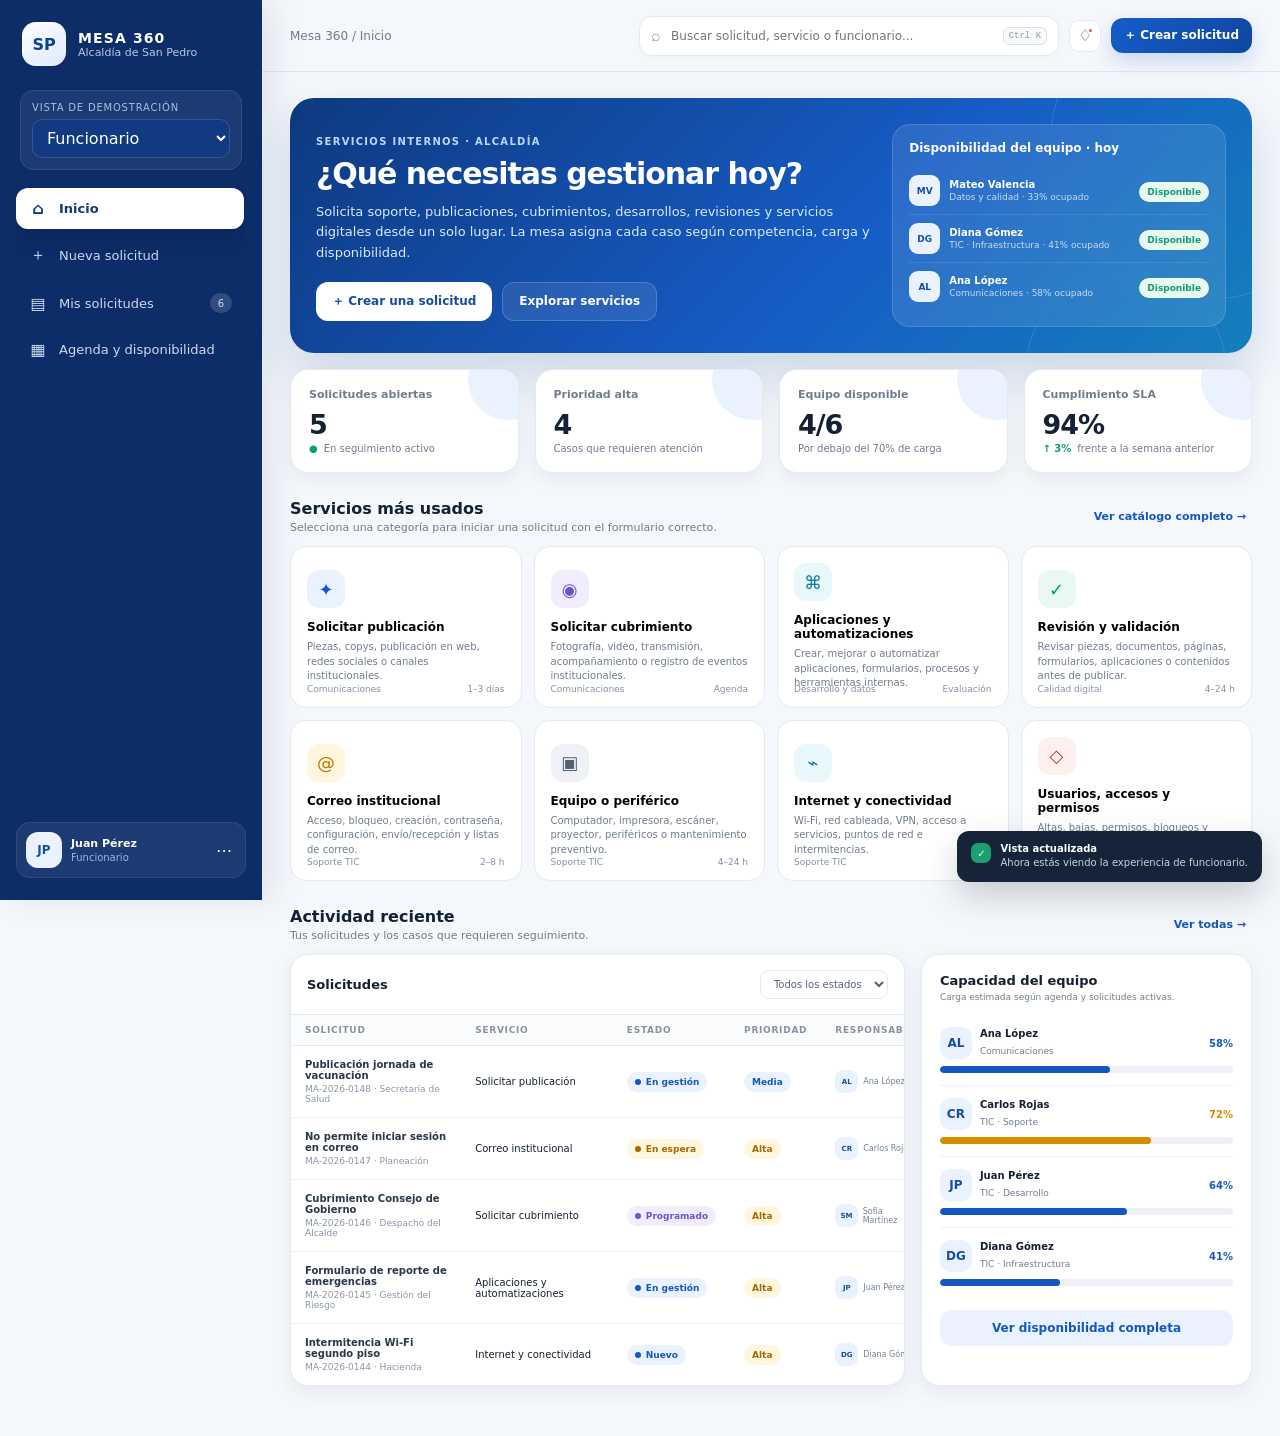
==== index.html @ f99fbf3e "Add files via upload" ====
<!DOCTYPE html>
<html lang="es">
<head>
  <meta charset="UTF-8" />
  <meta name="viewport" content="width=device-width, initial-scale=1.0" />
  <title>Mesa 360 · Alcaldía</title>
  <meta name="description" content="Prototipo de mesa de ayuda modular para una alcaldía" />
  <link rel="stylesheet" href="styles.css" />
</head>
<body>
  <div class="app-shell">
    <aside class="sidebar" id="sidebar">
      <div class="brand">
        <div class="brand-mark">SP</div>
        <div class="brand-copy">
          <strong>MESA 360</strong>
          <span>Alcaldía de San Pedro</span>
        </div>
      </div>

      <div class="role-switcher">
        <span class="role-label">Vista de demostración</span>
        <select id="roleSelect" aria-label="Cambiar vista">
          <option value="requester">Funcionario</option>
          <option value="agent">Gestor</option>
          <option value="admin">Administrador</option>
        </select>
      </div>

      <nav class="nav-list" id="navList">
        <button class="nav-item active" data-view="home"><span class="nav-icon">⌂</span><span>Inicio</span></button>
        <button class="nav-item" data-view="new-request"><span class="nav-icon">＋</span><span>Nueva solicitud</span></button>
        <button class="nav-item" data-view="my-tickets"><span class="nav-icon">▤</span><span>Mis solicitudes</span><span class="nav-badge" id="myTicketsBadge">4</span></button>
        <button class="nav-item" data-view="calendar"><span class="nav-icon">▦</span><span>Agenda y disponibilidad</span></button>

        <div class="nav-section admin-nav">OPERACIÓN</div>
        <button class="nav-item admin-nav" data-view="ops"><span class="nav-icon">◫</span><span>Centro de operaciones</span></button>
        <button class="nav-item admin-nav" data-view="team"><span class="nav-icon">◉</span><span>Equipo y capacidad</span></button>
        <button class="nav-item admin-nav" data-view="catalog"><span class="nav-icon">◇</span><span>Catálogo de servicios</span></button>
        <button class="nav-item admin-nav" data-view="reports"><span class="nav-icon">⌁</span><span>Indicadores</span></button>
        <button class="nav-item admin-only" data-view="admin"><span class="nav-icon">⚙</span><span>Configuración</span></button>
      </nav>

      <div class="sidebar-footer">
        <div class="profile-mini">
          <div class="avatar">JP</div>
          <div>
            <strong>Juan Pérez</strong>
            <span id="profileRole">Funcionario</span>
          </div>
          <button class="icon-btn">⋯</button>
        </div>
      </div>
    </aside>

    <main class="main">
      <header class="topbar">
        <button class="menu-toggle" id="menuToggle" aria-label="Abrir menú">☰</button>
        <div class="breadcrumb" id="breadcrumb">Mesa 360 / Inicio</div>
        <div class="top-actions">
          <div class="search-box">
            <span>⌕</span>
            <input id="globalSearch" type="search" placeholder="Buscar solicitud, servicio o funcionario..." />
            <kbd>Ctrl K</kbd>
          </div>
          <button class="icon-btn notification-btn" title="Notificaciones">♢<span class="notification-dot"></span></button>
          <button class="btn btn-primary compact" data-action="open-new-request">＋ Crear solicitud</button>
        </div>
      </header>

      <section class="view active" id="view-home"></section>
      <section class="view" id="view-new-request"></section>
      <section class="view" id="view-my-tickets"></section>
      <section class="view" id="view-calendar"></section>
      <section class="view" id="view-ops"></section>
      <section class="view" id="view-team"></section>
      <section class="view" id="view-catalog"></section>
      <section class="view" id="view-reports"></section>
      <section class="view" id="view-admin"></section>
    </main>
  </div>

  <div class="modal-backdrop" id="requestModalBackdrop" hidden>
    <div class="modal request-modal" role="dialog" aria-modal="true" aria-labelledby="requestModalTitle">
      <div class="modal-header">
        <div>
          <span class="eyebrow">NUEVA SOLICITUD</span>
          <h2 id="requestModalTitle">Crear solicitud</h2>
        </div>
        <button class="close-btn" data-action="close-request-modal">×</button>
      </div>
      <div class="stepper">
        <div class="step active" data-step="1"><span>1</span><div><strong>Servicio</strong><small>Qué necesitas</small></div></div>
        <div class="step" data-step="2"><span>2</span><div><strong>Detalles</strong><small>Información clave</small></div></div>
        <div class="step" data-step="3"><span>3</span><div><strong>Asignación</strong><small>Responsable y fecha</small></div></div>
      </div>
      <div class="modal-body" id="requestWizard"></div>
      <div class="modal-footer" id="requestWizardFooter"></div>
    </div>
  </div>

  <div class="drawer-backdrop" id="ticketDrawerBackdrop" hidden>
    <aside class="drawer" id="ticketDrawer"></aside>
  </div>

  <div class="toast-stack" id="toastStack"></div>

  <script src="app.js"></script>
</body>
</html>
---- styles.css ----
:root {
  --bg: #f4f7fb;
  --surface: #ffffff;
  --surface-2: #f8fafc;
  --ink: #142033;
  --muted: #6f7c90;
  --line: #e4eaf2;
  --primary: #1557c0;
  --primary-2: #0d3f92;
  --primary-soft: #eaf2ff;
  --cyan-soft: #e8f8fb;
  --green: #0e9f6e;
  --green-soft: #e9f8f2;
  --amber: #d98b00;
  --amber-soft: #fff6dd;
  --red: #d14343;
  --red-soft: #fff0f0;
  --purple: #7053c6;
  --purple-soft: #f1edff;
  --shadow: 0 18px 42px rgba(37, 52, 82, 0.08);
  --shadow-sm: 0 6px 18px rgba(37, 52, 82, 0.07);
  --radius: 18px;
  --radius-sm: 12px;
  --sidebar: 262px;
}
* { box-sizing: border-box; }
html, body { margin: 0; min-height: 100%; font-family: "Century Gothic", Inter, ui-sans-serif, system-ui, -apple-system, BlinkMacSystemFont, "Segoe UI", sans-serif; color: var(--ink); background: var(--bg); }
button, input, select, textarea { font: inherit; }
button { cursor: pointer; }
body { overflow-x: hidden; }
.app-shell { min-height: 100vh; }
.sidebar { width: var(--sidebar); position: fixed; inset: 0 auto 0 0; z-index: 30; background: #0c2d68; color: #fff; padding: 22px 16px; display: flex; flex-direction: column; box-shadow: 12px 0 30px rgba(4,28,70,.08); transition: transform .25s ease; }
.brand { display: flex; align-items: center; gap: 12px; padding: 0 6px 22px; }
.brand-mark { width: 44px; height: 44px; border-radius: 14px; display: grid; place-items: center; font-weight: 800; background: linear-gradient(145deg, #fff, #dce9ff); color: #0d3f92; box-shadow: inset 0 0 0 1px rgba(255,255,255,.3); }
.brand-copy { display:flex; flex-direction:column; min-width:0; }
.brand-copy strong { letter-spacing:.08em; font-size:14px; }
.brand-copy span { font-size:11px; color:#b9cae8; white-space:nowrap; }
.role-switcher { margin: 2px 4px 18px; padding: 11px; border-radius: 14px; background: rgba(255,255,255,.07); border:1px solid rgba(255,255,255,.09); }
.role-label { display:block; font-size:10px; color:#a9bfdf; margin-bottom:6px; text-transform:uppercase; letter-spacing:.08em; }
.role-switcher select { width:100%; background:#113a80; color:#fff; border:1px solid rgba(255,255,255,.14); border-radius:10px; padding:8px 10px; outline:none; }
.nav-list { display:flex; flex-direction:column; gap:5px; overflow-y:auto; padding-right:2px; }
.nav-item { border:0; background:transparent; color:#ccdaef; display:flex; align-items:center; gap:11px; width:100%; padding:11px 12px; border-radius:12px; text-align:left; font-size:13px; transition:.18s ease; }
.nav-item:hover { background:rgba(255,255,255,.07); color:#fff; }
.nav-item.active { background:#fff; color:#123b79; box-shadow:0 9px 22px rgba(4,18,46,.2); font-weight:700; }
.nav-icon { width:20px; text-align:center; font-size:16px; }
.nav-badge { margin-left:auto; min-width:22px; height:20px; border-radius:99px; display:grid; place-items:center; padding:0 6px; font-size:10px; background:rgba(255,255,255,.15); }
.nav-item.active .nav-badge { background:var(--primary-soft); color:var(--primary); }
.nav-section { font-size:9px; letter-spacing:.14em; color:#7f9bc7; padding:17px 12px 5px; }
.sidebar-footer { margin-top:auto; padding-top:14px; }
.profile-mini { display:grid; grid-template-columns:36px 1fr 28px; align-items:center; gap:9px; background:rgba(255,255,255,.07); border:1px solid rgba(255,255,255,.08); border-radius:14px; padding:9px; }
.avatar { width:36px; height:36px; border-radius:12px; background:#eaf2ff; color:#174f9d; display:grid; place-items:center; font-weight:800; font-size:12px; }
.profile-mini strong { display:block; font-size:11px; }
.profile-mini span { display:block; color:#9fb7d9; font-size:10px; margin-top:2px; }
.icon-btn { border:0; background:transparent; color:inherit; min-width:32px; height:32px; border-radius:10px; display:grid; place-items:center; }
.icon-btn:hover { background:rgba(127,149,187,.12); }
.main { margin-left:var(--sidebar); min-height:100vh; }
.topbar { height:72px; position:sticky; top:0; z-index:20; display:flex; align-items:center; gap:16px; padding:0 28px; background:rgba(244,247,251,.88); backdrop-filter:blur(16px); border-bottom:1px solid rgba(219,227,237,.8); }
.menu-toggle { display:none; border:0; background:#fff; width:38px; height:38px; border-radius:12px; box-shadow:var(--shadow-sm); }
.breadcrumb { font-size:12px; color:var(--muted); min-width:max-content; }
.top-actions { margin-left:auto; display:flex; align-items:center; gap:10px; }
.search-box { width:min(420px, 35vw); height:40px; border-radius:13px; background:#fff; border:1px solid var(--line); display:flex; align-items:center; gap:8px; padding:0 11px; color:#8b97aa; box-shadow:0 2px 8px rgba(37,52,82,.02); }
.search-box input { border:0; outline:0; width:100%; min-width:0; color:var(--ink); background:transparent; font-size:12px; }
kbd { font-size:9px; color:#8d98a8; border:1px solid #d8dfeb; background:#f8fafc; border-radius:6px; padding:3px 5px; white-space:nowrap; }
.notification-btn { position:relative; background:#fff; border:1px solid var(--line); color:#41516a; }
.notification-dot { position:absolute; width:7px; height:7px; border-radius:50%; background:#e95656; top:6px; right:6px; border:2px solid #fff; }
.btn { border:0; border-radius:12px; padding:11px 16px; font-weight:700; font-size:12px; transition:.18s ease; display:inline-flex; align-items:center; justify-content:center; gap:8px; }
.btn:hover { transform:translateY(-1px); }
.btn-primary { background:linear-gradient(135deg, #165dc9, #0f469f); color:#fff; box-shadow:0 8px 20px rgba(21,87,192,.2); }
.btn-secondary { background:#fff; border:1px solid var(--line); color:#33435b; }
.btn-soft { background:var(--primary-soft); color:var(--primary); }
.btn-danger-soft { background:var(--red-soft); color:var(--red); }
.btn.compact { padding:9px 13px; }
.view { display:none; padding:26px 28px 50px; max-width:1600px; margin:0 auto; }
.view.active { display:block; animation:fadeIn .22s ease; }
@keyframes fadeIn { from{opacity:0; transform:translateY(4px)} to{opacity:1; transform:none} }
.page-head { display:flex; justify-content:space-between; gap:20px; align-items:flex-end; margin-bottom:22px; }
.page-head h1 { margin:4px 0 6px; font-size:28px; letter-spacing:-.035em; }
.page-head p { margin:0; color:var(--muted); font-size:13px; max-width:720px; line-height:1.55; }
.eyebrow { font-size:10px; font-weight:800; color:var(--primary); letter-spacing:.13em; }
.grid { display:grid; gap:16px; }
.grid-4 { grid-template-columns:repeat(4,1fr); }
.grid-3 { grid-template-columns:repeat(3,1fr); }
.grid-2 { grid-template-columns:repeat(2,1fr); }
.card { background:var(--surface); border:1px solid var(--line); border-radius:var(--radius); box-shadow:var(--shadow-sm); }
.card-pad { padding:18px; }
.metric-card { padding:18px; position:relative; overflow:hidden; }
.metric-card:after { content:""; position:absolute; width:80px; height:80px; border-radius:50%; right:-30px; top:-30px; background:var(--primary-soft); }
.metric-label { color:var(--muted); font-size:11px; font-weight:700; }
.metric-value { font-size:27px; font-weight:800; margin:8px 0 3px; letter-spacing:-.04em; }
.metric-foot { font-size:10px; color:var(--muted); display:flex; gap:6px; align-items:center; }
.trend-up { color:var(--green); font-weight:700; }
.hero { background:linear-gradient(135deg,#0e397f 0%,#165cc5 58%,#147fbc 100%); color:#fff; border-radius:24px; padding:26px; min-height:220px; position:relative; overflow:hidden; box-shadow:0 22px 45px rgba(24,74,145,.18); }
.hero:before,.hero:after { content:""; position:absolute; border-radius:50%; border:1px solid rgba(255,255,255,.12); }
.hero:before { width:310px;height:310px;right:-110px;top:-110px; }
.hero:after { width:200px;height:200px;right:25px;bottom:-120px; }
.hero-grid { display:grid; grid-template-columns:1.25fr .75fr; gap:20px; align-items:center; position:relative; z-index:1; }
.hero h1 { font-size:30px; line-height:1.15; margin:8px 0 10px; letter-spacing:-.035em; }
.hero p { color:#d9e8ff; max-width:650px; font-size:13px; line-height:1.6; margin:0 0 18px; }
.hero-actions { display:flex; gap:10px; flex-wrap:wrap; }
.hero .btn-primary { background:#fff; color:#144d9c; box-shadow:none; }
.hero .btn-secondary { color:#fff; background:rgba(255,255,255,.09); border-color:rgba(255,255,255,.18); }
.availability-panel { background:rgba(255,255,255,.10); border:1px solid rgba(255,255,255,.15); border-radius:18px; padding:16px; backdrop-filter:blur(8px); }
.availability-panel h3 { margin:0 0 12px; font-size:12px; }
.avail-item { display:grid; grid-template-columns:32px 1fr auto; gap:8px; align-items:center; padding:8px 0; border-top:1px solid rgba(255,255,255,.10); }
.avail-item:first-of-type { border-top:0; }
.avail-item .avatar { width:31px;height:31px;border-radius:9px; font-size:9px; }
.avail-item strong { display:block; font-size:10px; }
.avail-item span { display:block; color:#c7dbf6; font-size:9px; margin-top:2px; }
.pill { border-radius:99px; padding:5px 8px; display:inline-flex; align-items:center; gap:5px; font-size:9px; font-weight:800; white-space:nowrap; }
.pill.green { background:var(--green-soft); color:var(--green); }
.pill.amber { background:var(--amber-soft); color:#a66800; }
.pill.red { background:var(--red-soft); color:var(--red); }
.pill.blue { background:var(--primary-soft); color:var(--primary); }
.pill.gray { background:#eef2f6; color:#617085; }
.pill.purple { background:var(--purple-soft); color:var(--purple); }
.dot { width:6px; height:6px; border-radius:50%; background:currentColor; }
.section-head { display:flex; align-items:center; justify-content:space-between; margin:26px 0 12px; gap:12px; }
.section-head h2 { margin:0; font-size:16px; }
.section-head p { margin:3px 0 0; color:var(--muted); font-size:11px; }
.link-btn { border:0; background:transparent; color:var(--primary); font-size:11px; font-weight:800; }
.service-grid { display:grid; grid-template-columns:repeat(4,1fr); gap:12px; }
.service-card { background:#fff; border:1px solid var(--line); border-radius:16px; padding:16px; text-align:left; min-height:152px; position:relative; transition:.2s ease; overflow:hidden; }
.service-card:hover { border-color:#bed3f5; box-shadow:0 12px 25px rgba(37,52,82,.08); transform:translateY(-2px); }
.service-icon { width:38px; height:38px; border-radius:12px; display:grid; place-items:center; font-size:18px; margin-bottom:12px; }
.service-card h3 { margin:0 0 6px; font-size:12px; }
.service-card p { margin:0; color:var(--muted); font-size:10px; line-height:1.45; }
.service-meta { position:absolute; bottom:13px; left:16px; right:16px; display:flex; justify-content:space-between; color:#8390a4; font-size:9px; }
.quick-layout { display:grid; grid-template-columns:1.3fr .7fr; gap:16px; }
.ticket-table-card { overflow:hidden; }
.table-toolbar { padding:15px 16px; display:flex; align-items:center; gap:8px; border-bottom:1px solid var(--line); }
.table-toolbar h3 { margin:0; font-size:13px; }
.toolbar-actions { margin-left:auto; display:flex; gap:8px; }
.mini-select,.mini-input { border:1px solid var(--line); background:#fff; border-radius:9px; padding:7px 9px; font-size:10px; color:#546278; outline:none; }
.table-wrap { overflow:auto; }
table { border-collapse:collapse; width:100%; min-width:720px; }
th { font-size:9px; text-transform:uppercase; letter-spacing:.08em; color:#8692a5; background:#fbfcfe; padding:10px 14px; text-align:left; border-bottom:1px solid var(--line); }
td { padding:13px 14px; border-bottom:1px solid #edf1f6; font-size:10px; vertical-align:middle; }
tr:last-child td { border-bottom:0; }
tr.ticket-row { cursor:pointer; }
tr.ticket-row:hover td { background:#fafcff; }
.ticket-title { font-weight:800; font-size:10px; color:#29374c; }
.ticket-sub { font-size:9px; color:#8a96a8; margin-top:3px; }
.sla-time { font-weight:800; }
.sla-time.warning { color:#ad6c00; }
.sla-time.danger { color:var(--red); }
.progress { height:7px; background:#edf1f5; border-radius:99px; overflow:hidden; }
.progress > span { display:block; height:100%; background:linear-gradient(90deg,#1b67d4,#3a88ed); border-radius:99px; }
.capacity-list { padding:5px 0; }
.capacity-item { padding:12px 0; border-bottom:1px solid #edf1f6; }
.capacity-item:last-child { border-bottom:0; }
.capacity-top { display:flex; align-items:center; justify-content:space-between; gap:8px; margin-bottom:7px; }
.capacity-person { display:flex; align-items:center; gap:8px; }
.capacity-person .avatar { width:32px;height:32px; border-radius:10px; }
.capacity-person strong { display:block; font-size:10px; }
.capacity-person small { color:var(--muted); font-size:9px; }
.capacity-number { font-size:10px; font-weight:800; }
.catalog-wrap { display:grid; grid-template-columns:230px 1fr; gap:16px; }
.category-panel { padding:12px; position:sticky; top:96px; height:max-content; }
.category-item { width:100%; border:0; background:transparent; display:flex; gap:8px; align-items:center; padding:10px; border-radius:10px; color:#5e6d82; font-size:10px; text-align:left; }
.category-item.active,.category-item:hover { background:var(--primary-soft); color:var(--primary); font-weight:800; }
.catalog-content { min-width:0; }
.catalog-banner { padding:18px; border-radius:18px; background:linear-gradient(135deg,#f4f8ff,#eef5ff); border:1px solid #dbe8fb; margin-bottom:15px; }
.catalog-banner h2 { margin:0 0 6px; font-size:17px; }
.catalog-banner p { margin:0; color:#6d7c91; font-size:11px; }
.ops-layout { display:grid; grid-template-columns:1fr 320px; gap:16px; }
.queue-board { display:grid; grid-template-columns:repeat(4,minmax(230px,1fr)); gap:12px; overflow-x:auto; padding-bottom:4px; }
.queue-col { background:#eef3f8; border-radius:16px; padding:11px; min-height:490px; }
.queue-col-head { display:flex; justify-content:space-between; align-items:center; padding:2px 3px 10px; }
.queue-col-head strong { font-size:10px; }
.queue-count { background:#fff; border-radius:99px; min-width:24px; height:20px; display:grid; place-items:center; font-size:9px; color:#718096; }
.kanban-ticket { background:#fff; border:1px solid #e2e8f0; border-radius:13px; padding:12px; margin-bottom:9px; box-shadow:0 5px 14px rgba(37,52,82,.04); cursor:pointer; }
.kanban-ticket:hover { border-color:#bdd1ee; }
.kanban-top { display:flex; justify-content:space-between; align-items:flex-start; gap:8px; }
.kanban-code { font-size:8px; color:#8a96a8; }
.kanban-ticket h4 { font-size:10px; line-height:1.35; margin:6px 0 9px; }
.kanban-foot { display:flex; align-items:center; justify-content:space-between; gap:6px; border-top:1px solid #f0f3f6; padding-top:9px; }
.assignee { display:flex; align-items:center; gap:5px; font-size:8px; color:#718096; }
.assignee .avatar { width:23px;height:23px;border-radius:8px;font-size:7px; }
.right-rail { padding:16px; height:max-content; position:sticky; top:96px; }
.right-rail h3 { font-size:12px; margin:0 0 12px; }
.slot { display:flex; align-items:center; justify-content:space-between; gap:10px; padding:9px 0; border-bottom:1px solid #edf1f5; }
.slot:last-child { border-bottom:0; }
.slot-time { font-weight:800; font-size:10px; }
.slot small { font-size:8px; color:var(--muted); }
.calendar-shell { display:grid; grid-template-columns:230px 1fr; gap:16px; }
.calendar-side { padding:15px; height:max-content; }
.calendar-main { overflow:hidden; }
.calendar-head { display:grid; grid-template-columns:70px repeat(5,1fr); border-bottom:1px solid var(--line); }
.calendar-head div { padding:12px 8px; text-align:center; font-size:9px; color:var(--muted); }
.calendar-head strong { display:block; color:var(--ink); font-size:11px; margin-top:3px; }
.calendar-grid { position:relative; display:grid; grid-template-columns:70px repeat(5,1fr); min-width:780px; }
.time-cell { height:58px; padding:5px 8px; border-bottom:1px solid #edf1f5; border-right:1px solid #edf1f5; font-size:8px; color:#8b97a8; }
.day-cell { height:58px; border-bottom:1px solid #edf1f5; border-right:1px solid #edf1f5; position:relative; padding:3px; }
.event-block { height:100%; border-radius:9px; padding:6px; font-size:8px; overflow:hidden; border-left:3px solid currentColor; background:var(--primary-soft); color:var(--primary); }
.event-block.coverage { background:var(--purple-soft); color:var(--purple); }
.event-block.support { background:var(--green-soft); color:var(--green); }
.team-grid { display:grid; grid-template-columns:repeat(3,1fr); gap:13px; }
.team-card { padding:16px; }
.person-head { display:flex; align-items:flex-start; gap:10px; }
.person-head .avatar { width:42px; height:42px; border-radius:13px; }
.person-head h3 { margin:2px 0 3px; font-size:12px; }
.person-head p { margin:0; color:var(--muted); font-size:9px; }
.person-status { margin-left:auto; }
.skills { display:flex; flex-wrap:wrap; gap:5px; margin:12px 0; }
.skill { font-size:8px; padding:5px 7px; background:#f2f5f8; color:#66758a; border-radius:7px; }
.capacity-bar { display:grid; grid-template-columns:1fr auto; gap:7px; align-items:center; }
.capacity-bar small { font-size:8px; color:var(--muted); }
.next-slots { margin-top:12px; padding-top:10px; border-top:1px solid #edf1f6; display:flex; gap:6px; flex-wrap:wrap; }
.next-slot { font-size:8px; border:1px solid #dde5ee; border-radius:7px; padding:5px 7px; color:#66758a; }
.chart-card { padding:17px; }
.chart-card h3 { margin:0; font-size:12px; }
.chart-card p { margin:4px 0 14px; color:var(--muted); font-size:9px; }
.bar-chart { display:flex; align-items:flex-end; gap:9px; height:170px; padding:10px 4px 0; border-bottom:1px solid #e8edf3; }
.bar-col { flex:1; height:100%; display:flex; flex-direction:column; justify-content:flex-end; align-items:center; gap:6px; }
.bar { width:70%; background:linear-gradient(180deg,#377fdc,#1457b7); border-radius:7px 7px 2px 2px; min-height:4px; }
.bar-col span { font-size:8px; color:#7d899b; }
.donut-wrap { display:flex; gap:20px; align-items:center; min-height:165px; }
.donut { width:130px; height:130px; border-radius:50%; background:conic-gradient(#1557c0 0 62%,#1f9d73 62% 80%,#d89410 80% 92%,#d64545 92% 100%); position:relative; flex:none; }
.donut:after { content:""; position:absolute; inset:25px; border-radius:50%; background:#fff; }
.donut-center { position:absolute; inset:0; z-index:1; display:grid; place-items:center; text-align:center; font-size:10px; font-weight:800; }
.legend { display:flex; flex-direction:column; gap:9px; }
.legend-item { display:grid; grid-template-columns:8px 1fr auto; gap:7px; align-items:center; font-size:9px; color:#66758a; }
.legend-dot { width:8px;height:8px;border-radius:3px;background:#1557c0; }
.legend-item:nth-child(2) .legend-dot{background:#1f9d73}.legend-item:nth-child(3) .legend-dot{background:#d89410}.legend-item:nth-child(4) .legend-dot{background:#d64545}
.settings-grid { display:grid; grid-template-columns:repeat(2,1fr); gap:14px; }
.setting-card { padding:17px; display:flex; gap:12px; align-items:flex-start; }
.setting-icon { width:38px;height:38px;border-radius:11px;background:var(--primary-soft);color:var(--primary);display:grid;place-items:center;flex:none; }
.setting-card h3 { margin:2px 0 4px; font-size:11px; }
.setting-card p { margin:0; color:var(--muted); font-size:9px; line-height:1.5; }
.setting-card button { margin-left:auto; }
.modal-backdrop,.drawer-backdrop { position:fixed; inset:0; background:rgba(10,21,40,.44); z-index:60; display:grid; place-items:center; padding:18px; backdrop-filter:blur(4px); }
[hidden] { display:none !important; }
.modal { width:min(860px,96vw); max-height:92vh; display:flex; flex-direction:column; background:#fff; border-radius:22px; box-shadow:0 30px 70px rgba(10,21,40,.25); overflow:hidden; }
.modal-header { display:flex; justify-content:space-between; align-items:flex-start; padding:20px 22px 14px; }
.modal-header h2 { margin:4px 0 0; font-size:20px; }
.close-btn { border:0;background:#f2f5f8;color:#5d6b7d;width:34px;height:34px;border-radius:10px;font-size:19px; }
.stepper { display:grid; grid-template-columns:repeat(3,1fr); gap:8px; padding:0 22px 17px; border-bottom:1px solid var(--line); }
.step { display:flex; align-items:center; gap:8px; color:#96a0af; }
.step > span { width:27px;height:27px;border-radius:9px;background:#f0f3f7;display:grid;place-items:center;font-size:9px;font-weight:800; }
.step strong { display:block;font-size:9px; }.step small{display:block;font-size:8px;margin-top:2px}.step.active{color:var(--primary)}.step.active>span{background:var(--primary);color:#fff}.step.done{color:var(--green)}.step.done>span{background:var(--green-soft);color:var(--green)}
.modal-body { padding:20px 22px; overflow:auto; min-height:390px; }
.modal-footer { padding:14px 22px; border-top:1px solid var(--line); display:flex; justify-content:space-between; gap:10px; }
.wizard-service-grid { display:grid; grid-template-columns:repeat(3,1fr); gap:10px; }
.wizard-service { border:1px solid var(--line); background:#fff; border-radius:14px; padding:13px; text-align:left; min-height:120px; transition:.16s ease; }
.wizard-service:hover,.wizard-service.selected { border-color:#8db2e9; background:#f7faff; box-shadow:0 8px 18px rgba(35,75,130,.07); }
.wizard-service.selected { box-shadow:inset 0 0 0 1px #8db2e9; }
.wizard-service .service-icon { margin-bottom:8px; width:33px;height:33px;font-size:15px; }
.wizard-service h4 { margin:0 0 5px; font-size:10px; }.wizard-service p{margin:0;font-size:8px;color:var(--muted);line-height:1.4}
.form-grid { display:grid; grid-template-columns:repeat(2,1fr); gap:13px; }
.form-group { display:flex; flex-direction:column; gap:6px; }
.form-group.full { grid-column:1/-1; }
.form-group label { font-size:9px; font-weight:800; color:#526176; }
.form-control { border:1px solid #dce3ec; border-radius:10px; padding:10px 11px; outline:none; font-size:10px; background:#fff; color:var(--ink); }
.form-control:focus { border-color:#8eb3e7; box-shadow:0 0 0 3px #eaf2ff; }
textarea.form-control { min-height:92px; resize:vertical; }
.field-hint { font-size:8px;color:#8b97a8;line-height:1.4; }
.assignment-summary { display:grid; grid-template-columns:1.15fr .85fr; gap:14px; }
.routing-card { padding:15px;border:1px solid var(--line);border-radius:15px; }
.routing-card h3{font-size:11px;margin:0 0 10px}.routing-person{display:flex;align-items:center;gap:9px;padding:9px;border:1px solid #e5eaf1;border-radius:11px;margin-bottom:7px;cursor:pointer}.routing-person.recommended{border-color:#9fbfea;background:#f7faff}.routing-person .avatar{width:34px;height:34px;border-radius:10px}.routing-copy{flex:1}.routing-copy strong{display:block;font-size:9px}.routing-copy small{font-size:8px;color:var(--muted)}.routing-load{width:80px}.routing-load small{display:block;font-size:7px;color:var(--muted);margin-bottom:3px}
.summary-box { background:#f7f9fc;border:1px solid #e6ebf2;border-radius:15px;padding:15px; }
.summary-row{display:flex;justify-content:space-between;gap:12px;padding:8px 0;border-bottom:1px solid #e6ebf2;font-size:9px}.summary-row:last-child{border-bottom:0}.summary-row span{color:var(--muted)}.summary-row strong{text-align:right}
.drawer-backdrop { place-items:stretch end; padding:0; }
.drawer { width:min(560px,100vw); height:100%; background:#fff; box-shadow:-25px 0 60px rgba(12,31,58,.2); overflow:auto; animation:slideIn .22s ease; }
@keyframes slideIn{from{transform:translateX(100%)}to{transform:none}}
.drawer-head { padding:20px; border-bottom:1px solid var(--line); position:sticky;top:0;background:#fff;z-index:2; }
.drawer-head-top { display:flex;justify-content:space-between;gap:12px;align-items:flex-start}.drawer-head h2{font-size:16px;margin:8px 0 5px}.drawer-head p{font-size:9px;color:var(--muted);margin:0}.drawer-body{padding:18px 20px}.detail-grid{display:grid;grid-template-columns:repeat(2,1fr);gap:10px;margin-bottom:16px}.detail-box{padding:12px;border:1px solid var(--line);border-radius:11px}.detail-box span{display:block;font-size:8px;color:var(--muted);margin-bottom:5px}.detail-box strong{font-size:10px}.timeline{position:relative;padding-left:20px}.timeline:before{content:"";position:absolute;left:5px;top:6px;bottom:10px;width:1px;background:#dfe5ed}.timeline-item{position:relative;padding:0 0 15px}.timeline-item:before{content:"";position:absolute;left:-18px;top:3px;width:8px;height:8px;border-radius:50%;background:#fff;border:2px solid var(--primary)}.timeline-item strong{font-size:9px;display:block}.timeline-item p{font-size:8px;color:var(--muted);margin:3px 0 0;line-height:1.45}.comment-box{border:1px solid var(--line);border-radius:12px;padding:12px;margin-top:13px}.comment-box textarea{width:100%;border:0;outline:0;resize:vertical;min-height:65px;font-size:9px}.comment-actions{display:flex;justify-content:flex-end;gap:8px;border-top:1px solid #edf1f5;padding-top:9px}
.toast-stack { position:fixed; right:18px; bottom:18px; z-index:90; display:flex;flex-direction:column;gap:8px; }
.toast { min-width:280px; max-width:360px; background:#16243a;color:#fff;border-radius:12px;padding:12px 14px;box-shadow:0 14px 35px rgba(0,0,0,.18);font-size:10px;display:flex;gap:9px;align-items:flex-start;animation:toastIn .2s ease; }
.toast.success:before{content:"✓";width:20px;height:20px;border-radius:7px;background:#1e9f72;display:grid;place-items:center;font-weight:800}.toast strong{display:block;margin-bottom:2px}.toast span{color:#c8d2df;line-height:1.4}@keyframes toastIn{from{transform:translateY(10px);opacity:0}to{transform:none;opacity:1}}
.empty-state { padding:35px 20px;text-align:center;color:var(--muted); }.empty-icon{width:52px;height:52px;border-radius:17px;background:#eef4fb;color:var(--primary);display:grid;place-items:center;margin:0 auto 10px;font-size:20px}.empty-state h3{margin:0 0 5px;font-size:12px}.empty-state p{margin:0 0 12px;font-size:9px}
.mobile-only{display:none}
@media (max-width:1180px){.grid-4,.service-grid{grid-template-columns:repeat(2,1fr)}.team-grid{grid-template-columns:repeat(2,1fr)}.quick-layout,.ops-layout{grid-template-columns:1fr}.right-rail{position:static}.hero-grid{grid-template-columns:1fr}.availability-panel{display:none}.grid-3{grid-template-columns:repeat(2,1fr)}}
@media (max-width:860px){:root{--sidebar:250px}.sidebar{transform:translateX(-105%)}.sidebar.open{transform:none}.main{margin-left:0}.menu-toggle{display:grid;place-items:center}.topbar{padding:0 14px}.breadcrumb{display:none}.search-box{width:min(55vw,360px)}.view{padding:20px 14px 40px}.calendar-shell,.catalog-wrap{grid-template-columns:1fr}.category-panel{position:static}.grid-2,.grid-3,.grid-4,.settings-grid{grid-template-columns:1fr}.page-head{align-items:flex-start;flex-direction:column}.wizard-service-grid{grid-template-columns:repeat(2,1fr)}.assignment-summary{grid-template-columns:1fr}.calendar-main{overflow:auto}}
@media (max-width:600px){.topbar{height:64px}.top-actions .notification-btn{display:none}.search-box{display:none}.hero{padding:20px}.hero h1{font-size:24px}.service-grid,.team-grid{grid-template-columns:1fr}.wizard-service-grid,.form-grid{grid-template-columns:1fr}.form-group.full{grid-column:auto}.modal-backdrop{padding:0}.modal{width:100%;height:100%;max-height:none;border-radius:0}.step small{display:none}.detail-grid{grid-template-columns:1fr}.view{padding:16px 11px 34px}.page-head h1{font-size:23px}.mobile-only{display:block}}
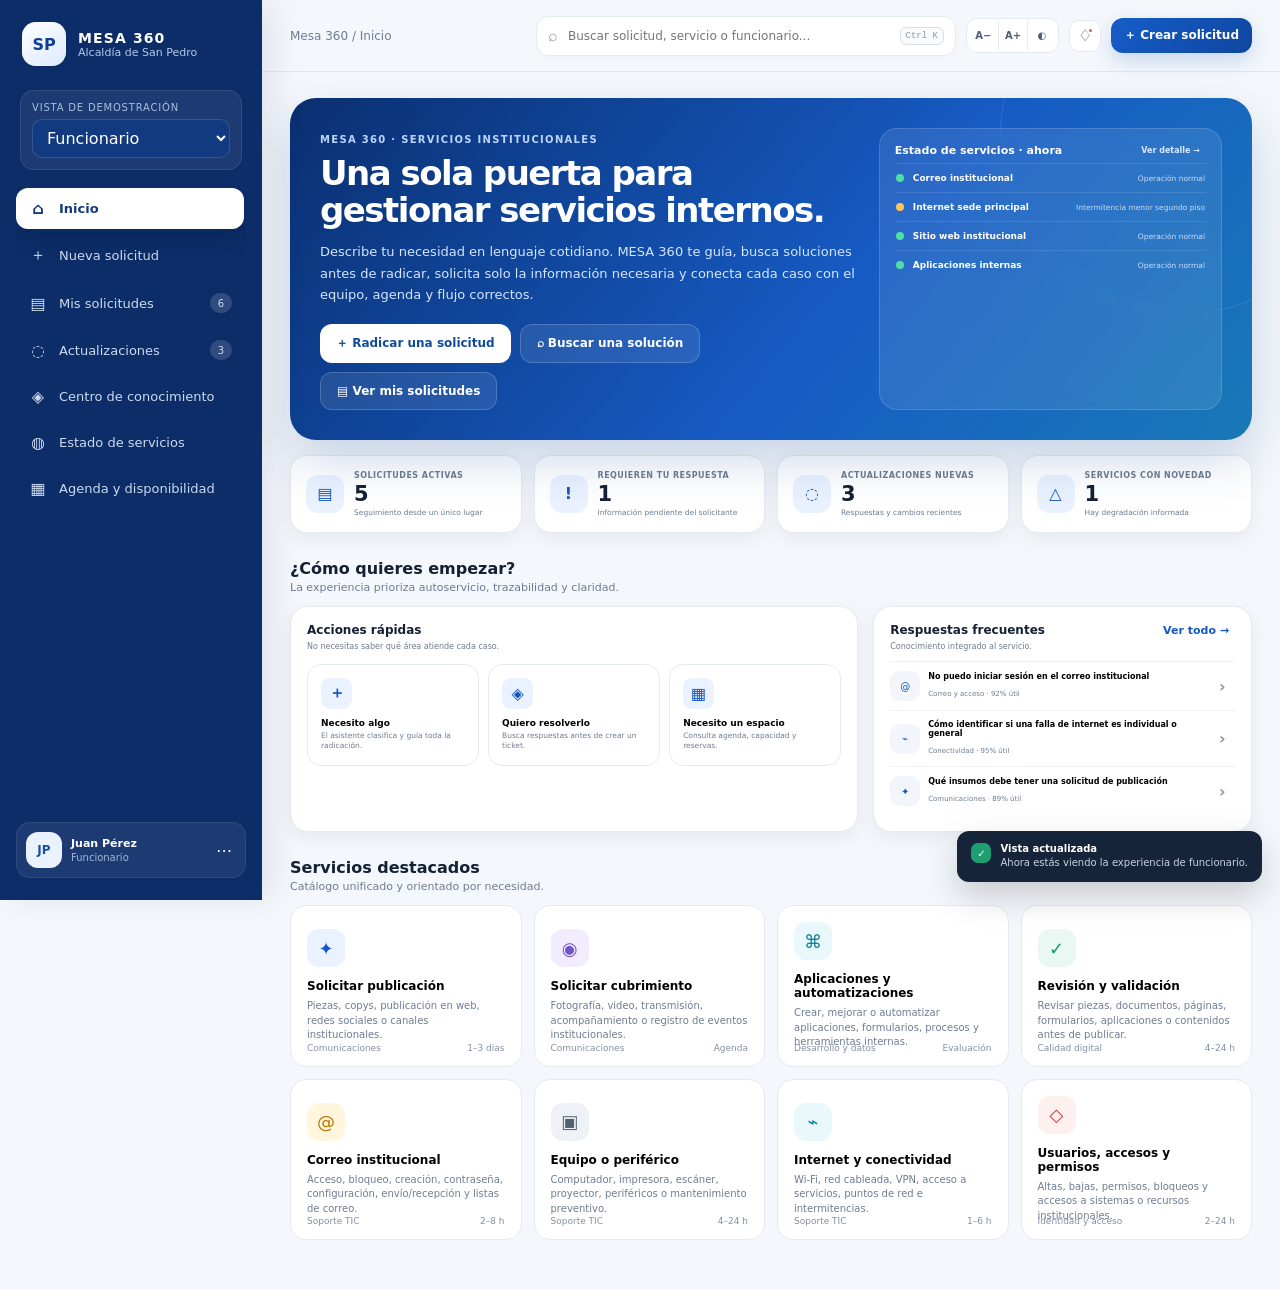
==== commit e074a38b: "Add files via upload" ====
--- a/index.html
+++ b/index.html
@@ -6,6 +6,7 @@
   <title>Mesa 360 · Alcaldía</title>
   <meta name="description" content="Prototipo de mesa de ayuda modular para una alcaldía" />
   <link rel="stylesheet" href="styles.css" />
+  <link rel="stylesheet" href="v05.css" />
 </head>
 <body>
   <div class="app-shell">
@@ -31,13 +32,19 @@
         <button class="nav-item active" data-view="home"><span class="nav-icon">⌂</span><span>Inicio</span></button>
         <button class="nav-item" data-view="new-request"><span class="nav-icon">＋</span><span>Nueva solicitud</span></button>
         <button class="nav-item" data-view="my-tickets"><span class="nav-icon">▤</span><span>Mis solicitudes</span><span class="nav-badge" id="myTicketsBadge">4</span></button>
+        <button class="nav-item" data-view="notifications"><span class="nav-icon">◌</span><span>Actualizaciones</span><span class="nav-badge" id="notificationBadge">3</span></button>
+        <button class="nav-item" data-view="knowledge"><span class="nav-icon">◈</span><span>Centro de conocimiento</span></button>
+        <button class="nav-item" data-view="status"><span class="nav-icon">◍</span><span>Estado de servicios</span></button>
         <button class="nav-item" data-view="calendar"><span class="nav-icon">▦</span><span>Agenda y disponibilidad</span></button>
 
         <div class="nav-section admin-nav">OPERACIÓN</div>
         <button class="nav-item admin-nav" data-view="ops"><span class="nav-icon">◫</span><span>Centro de operaciones</span></button>
+        <button class="nav-item admin-nav" data-view="continuity"><span class="nav-icon">△</span><span>Incidentes, problemas y cambios</span></button>
         <button class="nav-item admin-nav" data-view="team"><span class="nav-icon">◉</span><span>Equipo y capacidad</span></button>
+        <button class="nav-item admin-nav" data-view="assets"><span class="nav-icon">▧</span><span>Activos y CMDB</span></button>
         <button class="nav-item admin-nav" data-view="catalog"><span class="nav-icon">◇</span><span>Catálogo de servicios</span></button>
         <button class="nav-item admin-nav" data-view="reports"><span class="nav-icon">⌁</span><span>Indicadores</span></button>
+        <button class="nav-item admin-only" data-view="workflows"><span class="nav-icon">⌘</span><span>Flujos y automatización</span></button>
         <button class="nav-item admin-only" data-view="admin"><span class="nav-icon">⚙</span><span>Configuración</span></button>
       </nav>
 
@@ -63,7 +70,8 @@
             <input id="globalSearch" type="search" placeholder="Buscar solicitud, servicio o funcionario..." />
             <kbd>Ctrl K</kbd>
           </div>
-          <button class="icon-btn notification-btn" title="Notificaciones">♢<span class="notification-dot"></span></button>
+          <div class="a11y-tools" aria-label="Herramientas de accesibilidad"><button class="icon-btn" data-a11y="down" title="Disminuir tamaño de texto">A−</button><button class="icon-btn" data-a11y="up" title="Aumentar tamaño de texto">A+</button><button class="icon-btn" data-a11y="contrast" title="Alto contraste">◐</button></div>
+          <button class="icon-btn notification-btn" title="Actualizaciones" data-view="notifications">♢<span class="notification-dot"></span></button>
           <button class="btn btn-primary compact" data-action="open-new-request">＋ Crear solicitud</button>
         </div>
       </header>
@@ -71,11 +79,17 @@
       <section class="view active" id="view-home"></section>
       <section class="view" id="view-new-request"></section>
       <section class="view" id="view-my-tickets"></section>
+      <section class="view" id="view-notifications"></section>
+      <section class="view" id="view-knowledge"></section>
+      <section class="view" id="view-status"></section>
       <section class="view" id="view-calendar"></section>
       <section class="view" id="view-ops"></section>
+      <section class="view" id="view-continuity"></section>
       <section class="view" id="view-team"></section>
+      <section class="view" id="view-assets"></section>
       <section class="view" id="view-catalog"></section>
       <section class="view" id="view-reports"></section>
+      <section class="view" id="view-workflows"></section>
       <section class="view" id="view-admin"></section>
     </main>
   </div>
@@ -89,10 +103,11 @@
         </div>
         <button class="close-btn" data-action="close-request-modal">×</button>
       </div>
-      <div class="stepper">
-        <div class="step active" data-step="1"><span>1</span><div><strong>Servicio</strong><small>Qué necesitas</small></div></div>
-        <div class="step" data-step="2"><span>2</span><div><strong>Detalles</strong><small>Información clave</small></div></div>
-        <div class="step" data-step="3"><span>3</span><div><strong>Asignación</strong><small>Responsable y fecha</small></div></div>
+      <div class="stepper guided-stepper">
+        <div class="step active" data-step="1"><span>1</span><div><strong>Necesidad</strong><small>Te orientamos</small></div></div>
+        <div class="step" data-step="2"><span>2</span><div><strong>Información</strong><small>Una pregunta a la vez</small></div></div>
+        <div class="step" data-step="3"><span>3</span><div><strong>Programación</strong><small>Agenda y responsable</small></div></div>
+        <div class="step" data-step="4"><span>4</span><div><strong>Confirmación</strong><small>Revisa y radica</small></div></div>
       </div>
       <div class="modal-body" id="requestWizard"></div>
       <div class="modal-footer" id="requestWizardFooter"></div>
@@ -104,7 +119,19 @@
   </div>
 
   <div class="toast-stack" id="toastStack"></div>
+  <div class="modal-backdrop command-backdrop" id="commandBackdrop" hidden>
+    <div class="command-palette" role="dialog" aria-modal="true" aria-labelledby="commandTitle">
+      <div class="command-search-row">
+        <span class="command-symbol">⌕</span>
+        <input id="commandInput" type="search" placeholder="Busca o escribe una acción: crear cubrimiento, abrir agenda, MA-2026..." autocomplete="off" />
+        <kbd>ESC</kbd>
+      </div>
+      <div class="command-hint" id="commandTitle">CENTRO DE COMANDOS · MESA 360</div>
+      <div class="command-results" id="commandResults"></div>
+    </div>
+  </div>
 
   <script src="app.js"></script>
+  <script src="v05.js"></script>
 </body>
 </html>
--- a/styles.css
+++ b/styles.css
@@ -182,18 +182,53 @@
 .slot:last-child { border-bottom:0; }
 .slot-time { font-weight:800; font-size:10px; }
 .slot small { font-size:8px; color:var(--muted); }
-.calendar-shell { display:grid; grid-template-columns:230px 1fr; gap:16px; }
-.calendar-side { padding:15px; height:max-content; }
-.calendar-main { overflow:hidden; }
-.calendar-head { display:grid; grid-template-columns:70px repeat(5,1fr); border-bottom:1px solid var(--line); }
-.calendar-head div { padding:12px 8px; text-align:center; font-size:9px; color:var(--muted); }
-.calendar-head strong { display:block; color:var(--ink); font-size:11px; margin-top:3px; }
-.calendar-grid { position:relative; display:grid; grid-template-columns:70px repeat(5,1fr); min-width:780px; }
-.time-cell { height:58px; padding:5px 8px; border-bottom:1px solid #edf1f5; border-right:1px solid #edf1f5; font-size:8px; color:#8b97a8; }
-.day-cell { height:58px; border-bottom:1px solid #edf1f5; border-right:1px solid #edf1f5; position:relative; padding:3px; }
-.event-block { height:100%; border-radius:9px; padding:6px; font-size:8px; overflow:hidden; border-left:3px solid currentColor; background:var(--primary-soft); color:var(--primary); }
-.event-block.coverage { background:var(--purple-soft); color:var(--purple); }
-.event-block.support { background:var(--green-soft); color:var(--green); }
+.calendar-page-head { display:flex; justify-content:space-between; align-items:flex-end; gap:22px; margin-bottom:16px; }
+.calendar-page-head h1 { margin:4px 0 6px; font-size:28px; letter-spacing:-.035em; }
+.calendar-page-head p { margin:0; max-width:760px; color:var(--muted); font-size:12px; line-height:1.55; }
+.calendar-head-actions { display:flex; align-items:center; gap:8px; flex:none; }
+.calendar-nav-group { display:flex; align-items:center; background:#fff; border:1px solid var(--line); border-radius:12px; box-shadow:var(--shadow-sm); overflow:hidden; }
+.calendar-arrow { color:#40516a; border-radius:0; width:36px; }
+.date-display { border:0; background:#fff; min-width:190px; padding:10px 12px; color:#29384e; font-size:11px; font-weight:800; text-transform:capitalize; }
+.calendar-native-date { position:absolute; width:1px; height:1px; opacity:0; pointer-events:none; }
+.calendar-kpis { display:grid; grid-template-columns:repeat(4,1fr); gap:10px; margin-bottom:14px; }
+.calendar-kpi { min-width:0; background:#fff; border:1px solid var(--line); border-radius:15px; padding:12px 13px; display:flex; gap:10px; align-items:center; box-shadow:var(--shadow-sm); }
+.kpi-icon { width:34px; height:34px; border-radius:11px; display:grid; place-items:center; font-weight:900; flex:none; }
+.kpi-icon.available { background:#e7f8f1; color:#13865f; }.kpi-icon.hours{background:#eaf2ff;color:#1557c0}.kpi-icon.next{background:#f0edff;color:#6f55c6}.kpi-icon.warning{background:#fff3de;color:#b06c00}
+.calendar-kpi small { display:block; font-size:8px; text-transform:uppercase; letter-spacing:.07em; color:#8b97a8; font-weight:800; }
+.calendar-kpi strong { display:block; font-size:15px; margin:2px 0; letter-spacing:-.02em; }
+.calendar-kpi div>span { display:block; font-size:8px; color:#8a96a8; white-space:nowrap; overflow:hidden; text-overflow:ellipsis; }
+.scheduler-layout { display:grid; grid-template-columns:300px minmax(0,1fr); gap:14px; align-items:start; }
+.scheduler-finder { padding:16px; position:sticky; top:88px; }
+.finder-title { display:flex; gap:10px; align-items:center; margin-bottom:15px; }
+.finder-mark { width:38px;height:38px;border-radius:12px;background:linear-gradient(135deg,#0e4aa8,#1977d7);color:#fff;display:grid;place-items:center;font-size:18px;box-shadow:0 8px 18px rgba(21,87,192,.18); }
+.finder-title h3 { margin:0; font-size:13px; }.finder-title p{margin:3px 0 0;font-size:8px;color:var(--muted)}
+.scheduler-finder>label,.finder-row label { display:block; margin:10px 0 6px; font-size:8px; font-weight:800; color:#617085; text-transform:uppercase; letter-spacing:.06em; }
+.finder-control { width:100%; border:1px solid #dce3ec; background:#fff; border-radius:10px; padding:9px 10px; font-size:9px; color:#33435b; outline:none; }
+.finder-control:focus { border-color:#8eb3e7; box-shadow:0 0 0 3px #eaf2ff; }
+.finder-row { display:grid; grid-template-columns:1fr 1fr; gap:8px; }
+.finder-check { display:flex !important; align-items:flex-start; gap:7px; text-transform:none !important; letter-spacing:0 !important; line-height:1.35; cursor:pointer; }
+.finder-divider { height:1px; background:#edf1f5; margin:15px 0 12px; }
+.finder-subhead { display:flex; align-items:center; justify-content:space-between; gap:8px; margin-bottom:8px; }.finder-subhead strong{display:block;font-size:10px}.finder-subhead div span{font-size:8px;color:var(--muted)}
+.slot-suggestions { display:flex; flex-direction:column; gap:7px; }
+.slot-suggestion { width:100%; position:relative; border:1px solid #e2e8f0; background:#fff; border-radius:12px; padding:9px; display:grid; grid-template-columns:62px 1fr 14px; align-items:center; gap:8px; text-align:left; transition:.15s ease; }
+.slot-suggestion:hover { border-color:#9dbce8; background:#f8fbff; transform:translateY(-1px); }.slot-suggestion.best{border-color:#a7c5ee;background:#f7faff;padding-top:17px}.slot-suggestion em{position:absolute;left:9px;top:4px;font-size:6px;font-style:normal;font-weight:900;letter-spacing:.08em;color:#1557c0}
+.slot-timebox { border-right:1px solid #edf1f5; }.slot-timebox strong{display:block;font-size:11px;color:#18375f}.slot-timebox span{font-size:7px;color:#8693a6}
+.slot-person { display:flex; align-items:center; min-width:0; gap:7px; }.slot-person .avatar{width:27px;height:27px;border-radius:8px;font-size:7px;flex:none}.slot-person strong{display:block;font-size:8px;white-space:nowrap;overflow:hidden;text-overflow:ellipsis}.slot-person span{display:block;font-size:7px;color:var(--muted);margin-top:2px;white-space:nowrap;overflow:hidden;text-overflow:ellipsis}.slot-arrow{font-size:18px;color:#7d8da4}.finder-create{width:100%;margin-top:12px;font-size:9px;padding:10px}.finder-empty{text-align:center;padding:18px 8px;color:var(--muted)}.finder-empty>span{font-size:23px}.finder-empty strong{display:block;font-size:9px;color:#536176;margin:6px 0 3px}.finder-empty p{font-size:8px;line-height:1.4;margin:0}
+.scheduler-main { min-width:0; overflow:hidden; }
+.scheduler-toolbar { min-height:61px; border-bottom:1px solid var(--line); display:flex; align-items:center; gap:14px; padding:10px 13px; }
+.view-segment { display:flex; padding:3px; background:#f0f3f7; border-radius:10px; flex:none; }.view-segment button{border:0;background:transparent;color:#718096;padding:7px 12px;border-radius:8px;font-size:9px;font-weight:800}.view-segment button.active{background:#fff;color:#1557c0;box-shadow:0 2px 7px rgba(25,52,91,.08)}
+.scheduler-context { min-width:0; display:grid; grid-template-columns:8px auto; column-gap:6px; align-items:center; }.status-dot-live{width:7px;height:7px;border-radius:50%;background:#1aa36f;box-shadow:0 0 0 3px #e1f6ee}.scheduler-context strong{font-size:10px;text-transform:capitalize}.scheduler-context>span:last-child{grid-column:2;font-size:7px;color:var(--muted);margin-top:2px}
+.calendar-legend { margin-left:auto; display:flex; gap:9px; flex-wrap:wrap; justify-content:flex-end; }.calendar-legend span{display:flex;align-items:center;gap:4px;font-size:7px;color:#7d899b}.legend-swatch{width:8px;height:8px;border-radius:3px;background:#e8f7f1;border:1px solid #bde9d7}.legend-swatch.busy{background:#eaf2ff;border-color:#b8d2f8}.legend-swatch.coverage{background:#f1edff;border-color:#d4c8ff}.legend-swatch.meeting{background:#fff3de;border-color:#f3d39d}
+.resource-header { display:grid; grid-template-columns:190px minmax(720px,1fr) 145px; min-width:1055px; background:#fbfcfe; border-bottom:1px solid var(--line); color:#8995a7; font-size:7px; font-weight:800; text-transform:uppercase; letter-spacing:.08em; }
+.resource-header>div { padding:9px 11px; }.timeline-labels{display:grid;grid-template-columns:repeat(9,1fr);padding-left:0!important;padding-right:0!important}.timeline-labels span{text-align:left;transform:translateX(-8px);font-size:7px;font-weight:700;letter-spacing:0;text-transform:none}
+.resource-board { overflow:auto; max-height:630px; }
+.resource-row { display:grid; grid-template-columns:190px minmax(720px,1fr) 145px; min-width:1055px; min-height:93px; border-bottom:1px solid #edf1f5; background:#fff; }.resource-row:last-child{border-bottom:0}.resource-row:hover{background:#fcfdff}
+.resource-person { display:flex; gap:8px; align-items:center; padding:12px 11px; border-right:1px solid #edf1f5; position:sticky; left:0; z-index:5; background:inherit; }.resource-avatar{width:34px;height:34px;border-radius:10px;font-size:9px;flex:none}.resource-copy{min-width:0}.resource-copy>strong{display:block;font-size:9px;white-space:nowrap;overflow:hidden;text-overflow:ellipsis}.resource-copy>span{display:block;font-size:7px;color:var(--muted);margin-top:2px}.resource-meta{display:flex;gap:5px;margin-top:5px;align-items:center}.resource-meta span{font-size:6.5px;color:#8793a4}.resource-load{font-weight:800}.resource-load.ok{color:#16835f}.resource-load.warn{color:#a46a09}.resource-load.danger{color:#c84343}
+.resource-timeline { position:relative; min-height:93px; overflow:hidden; background:linear-gradient(180deg,#fff,#fbfcfe); }.hour-line{position:absolute;top:0;bottom:0;width:1px;background:#e9eef4;pointer-events:none}.hour-line span{position:absolute;top:4px;left:4px;font-size:6px;color:#b0b9c6}.lunch-band{position:absolute;top:0;bottom:0;background:repeating-linear-gradient(135deg,#f5f7fa,#f5f7fa 4px,#fafbfc 4px,#fafbfc 8px);border-left:1px solid #e8edf3;border-right:1px solid #e8edf3;z-index:0}.lunch-band span{position:absolute;bottom:4px;left:50%;transform:translateX(-50%);font-size:6px;color:#a2adbb;white-space:nowrap}
+.free-window { position:absolute; top:54px; height:27px; border:1px dashed #b9ddcf; background:#f2fbf7; color:#16835f; border-radius:8px; z-index:1; overflow:hidden; opacity:.88; }.free-window:hover{background:#e5f8f0;border-style:solid;z-index:4}.free-window span{font-size:6px;font-weight:800}
+.schedule-event { position:absolute; top:18px; height:34px; z-index:3; border:0; border-left:3px solid #1557c0; border-radius:8px; background:#eaf2ff; color:#174f9d; padding:5px 6px; text-align:left; overflow:hidden; box-shadow:0 2px 6px rgba(34,70,118,.07); }.schedule-event strong{display:block;font-size:7px;white-space:nowrap;overflow:hidden;text-overflow:ellipsis}.schedule-event span{display:block;font-size:6px;margin-top:2px;opacity:.75}.schedule-event:hover{filter:brightness(.98);transform:translateY(-1px)}.schedule-event.coverage{background:#f0edff;color:#6f55c6;border-color:#7756c7}.schedule-event.support{background:#eaf7ff;color:#1d6a9a;border-color:#2a83b4}.schedule-event.meeting{background:#fff4df;color:#a56a08;border-color:#d79b31}.schedule-event.development{background:#eaf7f7;color:#087e7c;border-color:#159b97}.schedule-event.review{background:#eef7ed;color:#397d45;border-color:#54a45f}.schedule-event.internal{background:#eaf2ff;color:#174f9d;border-color:#1557c0}
+.resource-next { border-left:1px solid #edf1f5; padding:15px 10px; display:flex; flex-direction:column; align-items:flex-start; justify-content:center; }.resource-next>span{font-size:6.5px;text-transform:uppercase;letter-spacing:.07em;color:#9aa5b4}.resource-next strong{font-size:9px;margin:3px 0 7px}.resource-next button{border:0;background:#edf4ff;color:#1557c0;border-radius:7px;font-size:7px;font-weight:800;padding:5px 8px}.resource-next button:disabled{background:#f1f3f6;color:#aeb6c1;cursor:not-allowed}.scheduler-empty{padding:45px;text-align:center;color:var(--muted);font-size:10px}
+.week-board { overflow:auto; }.week-head,.week-row{display:grid;grid-template-columns:170px repeat(5,minmax(118px,1fr));min-width:760px}.week-head{background:#fbfcfe;border-bottom:1px solid var(--line)}.week-head>div{padding:12px;font-size:7px;color:#8c98a9;text-transform:uppercase;letter-spacing:.08em}.week-day-head{border:0;border-left:1px solid #edf1f5;background:transparent;padding:8px;display:flex;align-items:baseline;justify-content:center;gap:5px;color:#728095}.week-day-head span{font-size:6px;font-weight:900}.week-day-head strong{font-size:15px;color:#314157}.week-day-head small{font-size:7px}.week-day-head.active{background:#eef5ff}.week-row{min-height:92px;border-bottom:1px solid #edf1f5}.week-person{padding:13px 11px;display:flex;align-items:center;gap:8px;border-right:1px solid #edf1f5;position:sticky;left:0;background:#fff;z-index:2}.week-person strong{display:block;font-size:9px}.week-person span{display:block;font-size:7px;color:var(--muted);margin-top:2px}.week-cell{border:0;border-right:1px solid #edf1f5;background:#fff;padding:12px;text-align:left}.week-cell:hover{background:#f8fbff}.week-cell-top{display:flex;justify-content:space-between;align-items:center}.week-cell-top strong{font-size:10px}.week-cell-top span{font-size:7px;color:#8290a3}.week-capacity{height:6px;background:#eef1f5;border-radius:99px;overflow:hidden;margin:8px 0}.week-capacity i{display:block;height:100%;background:#1c9b70;border-radius:99px}.week-cell.medium .week-capacity i{background:#d89410}.week-cell.heavy .week-capacity i{background:#d64545}.week-cell small{font-size:7px;color:#748297}.scheduled-summary strong{color:#1557c0}
 .team-grid { display:grid; grid-template-columns:repeat(3,1fr); gap:13px; }
 .team-card { padding:16px; }
 .person-head { display:flex; align-items:flex-start; gap:10px; }
@@ -272,3 +307,251 @@
 @media (max-width:1180px){.grid-4,.service-grid{grid-template-columns:repeat(2,1fr)}.team-grid{grid-template-columns:repeat(2,1fr)}.quick-layout,.ops-layout{grid-template-columns:1fr}.right-rail{position:static}.hero-grid{grid-template-columns:1fr}.availability-panel{display:none}.grid-3{grid-template-columns:repeat(2,1fr)}}
 @media (max-width:860px){:root{--sidebar:250px}.sidebar{transform:translateX(-105%)}.sidebar.open{transform:none}.main{margin-left:0}.menu-toggle{display:grid;place-items:center}.topbar{padding:0 14px}.breadcrumb{display:none}.search-box{width:min(55vw,360px)}.view{padding:20px 14px 40px}.calendar-shell,.catalog-wrap{grid-template-columns:1fr}.category-panel{position:static}.grid-2,.grid-3,.grid-4,.settings-grid{grid-template-columns:1fr}.page-head{align-items:flex-start;flex-direction:column}.wizard-service-grid{grid-template-columns:repeat(2,1fr)}.assignment-summary{grid-template-columns:1fr}.calendar-main{overflow:auto}}
 @media (max-width:600px){.topbar{height:64px}.top-actions .notification-btn{display:none}.search-box{display:none}.hero{padding:20px}.hero h1{font-size:24px}.service-grid,.team-grid{grid-template-columns:1fr}.wizard-service-grid,.form-grid{grid-template-columns:1fr}.form-group.full{grid-column:auto}.modal-backdrop{padding:0}.modal{width:100%;height:100%;max-height:none;border-radius:0}.step small{display:none}.detail-grid{grid-template-columns:1fr}.view{padding:16px 11px 34px}.page-head h1{font-size:23px}.mobile-only{display:block}}
+
+@media (max-width:1180px){.calendar-kpis{grid-template-columns:repeat(2,1fr)}.scheduler-layout{grid-template-columns:260px minmax(0,1fr)}.calendar-legend{display:none}}
+@media (max-width:900px){.calendar-page-head{align-items:flex-start;flex-direction:column}.calendar-head-actions{width:100%;flex-wrap:wrap}.calendar-nav-group{flex:1}.date-display{min-width:0;flex:1}.scheduler-layout{grid-template-columns:1fr}.scheduler-finder{position:static}.calendar-kpis{grid-template-columns:repeat(2,1fr)}.scheduler-main{overflow:hidden}}
+@media (max-width:600px){.calendar-kpis{grid-template-columns:1fr 1fr}.calendar-kpi{padding:10px}.calendar-kpi strong{font-size:12px}.calendar-kpi div>span{display:none}.calendar-page-head h1{font-size:23px}.calendar-page-head p{font-size:10px}.calendar-head-actions>.btn{width:100%}.finder-row{grid-template-columns:1fr}.scheduler-toolbar{align-items:flex-start;flex-wrap:wrap}.scheduler-context{order:3;width:100%}.resource-board{max-height:none}}
+
+.wizard-slot-banner{display:flex;justify-content:space-between;align-items:center;gap:12px;background:#f2f8ff;border:1px solid #cfe1fa;border-radius:12px;padding:10px 12px;margin:-4px 0 15px}.wizard-slot-banner span{display:block;font-size:6.5px;font-weight:900;letter-spacing:.09em;color:#1557c0}.wizard-slot-banner strong{display:block;font-size:9px;margin:3px 0;color:#27415f}.wizard-slot-banner small{font-size:7px;color:#7e8ca0}.wizard-slot-banner button{border:0;background:#fff;color:#1557c0;border:1px solid #cfe1fa;border-radius:8px;padding:6px 8px;font-size:7px;font-weight:800}
+
+/* =========================================================
+   MESA 360 v0.3 · PLANIFICADOR VISUAL PROFESIONAL
+   Escala temporal, zoom, paneo y lectura de alta legibilidad
+   ========================================================= */
+#view-calendar { max-width:1900px; padding:28px 22px 56px; }
+#view-calendar .calendar-page-head { align-items:center; margin-bottom:20px; }
+#view-calendar .calendar-page-head h1 { font-size:32px; margin:5px 0 7px; }
+#view-calendar .calendar-page-head p { font-size:13px; max-width:900px; }
+#view-calendar .date-display { font-size:12px; min-width:210px; padding:0 14px; }
+
+#view-calendar .calendar-kpis { gap:12px; margin-bottom:16px; }
+#view-calendar .calendar-kpi { min-height:78px; padding:14px 16px; border-radius:17px; }
+#view-calendar .calendar-kpi small { font-size:9px; }
+#view-calendar .calendar-kpi strong { font-size:18px; margin:3px 0; }
+#view-calendar .calendar-kpi div>span { font-size:9px; }
+#view-calendar .kpi-icon { width:40px; height:40px; border-radius:12px; font-size:16px; }
+
+.scheduler-layout { grid-template-columns:320px minmax(0,1fr); gap:16px; transition:.2s ease; }
+.scheduler-layout.focus-mode { grid-template-columns:minmax(0,1fr); }
+.scheduler-layout.focus-mode .scheduler-finder { display:none; }
+.scheduler-finder { padding:18px; top:92px; }
+.scheduler-finder .finder-title h3 { font-size:14px; }
+.scheduler-finder .finder-title p { font-size:9px; }
+.scheduler-finder>label,.finder-row label { font-size:9px; margin-top:12px; }
+.scheduler-finder .finder-control { min-height:40px; font-size:10px; }
+.scheduler-finder .finder-check { font-size:9px; line-height:1.45; }
+.slot-suggestion { min-height:64px; }
+.slot-timebox strong { font-size:13px; }
+.slot-person strong { font-size:9px; }
+.slot-person span { font-size:8px; }
+
+.scheduler-main { min-width:0; overflow:hidden; border-radius:20px; }
+.scheduler-toolbar { padding:12px 16px; min-height:68px; }
+.scheduler-toolbar-primary { gap:16px; }
+.view-segment button { font-size:10px; padding:8px 15px; }
+.scheduler-context strong { font-size:12px; }
+.scheduler-context>span:last-child { font-size:8px; }
+.status-dot-live { width:8px; height:8px; }
+
+.scheduler-commandbar { min-height:60px; display:flex; align-items:center; gap:8px; flex-wrap:wrap; padding:10px 14px; border-bottom:1px solid var(--line); background:#fbfcfe; }
+.scheduler-tool { border:1px solid #dde5ef; background:#fff; color:#526278; border-radius:10px; min-height:34px; padding:7px 10px; font-size:9px; font-weight:800; display:inline-flex; align-items:center; gap:6px; white-space:nowrap; transition:.16s ease; }
+.scheduler-tool:hover { border-color:#b7c9e4; color:#1557c0; background:#f8fbff; }
+.scheduler-tool.active { color:#1557c0; background:#eaf2ff; border-color:#c9dcf8; }
+.scheduler-toolbar-primary>.scheduler-tool { margin-left:auto; }
+.scheduler-inline-select { display:flex; align-items:center; gap:6px; min-height:34px; border:1px solid #dde5ef; border-radius:10px; padding:5px 8px; background:#fff; }
+.scheduler-inline-select>span { font-size:8px; color:#7a8799; font-weight:800; text-transform:uppercase; letter-spacing:.04em; }
+.scheduler-inline-select select { border:0; outline:0; background:transparent; color:#33445d; font-size:9px; font-weight:800; }
+
+.zoom-cluster { display:flex; align-items:center; min-height:38px; border:1px solid #d8e2ef; border-radius:12px; background:#fff; padding:3px; box-shadow:0 2px 7px rgba(37,52,82,.03); }
+.zoom-btn { width:32px; height:30px; border:0; border-radius:9px; background:#f2f6fb; color:#315070; font-size:17px; font-weight:700; }
+.zoom-btn:hover { background:#e7f0fd; color:#1557c0; }
+.zoom-readout { width:52px; text-align:center; line-height:1.05; }
+.zoom-readout span { display:block; font-size:6.5px; color:#96a2b2; font-weight:900; letter-spacing:.08em; }
+.zoom-readout strong { display:block; margin-top:2px; font-size:10px; color:#263a54; }
+.zoom-range { width:100px; accent-color:#1557c0; cursor:pointer; }
+
+.calendar-legend { margin-left:auto; gap:12px; }
+.calendar-legend span { font-size:8px; font-weight:700; }
+.legend-swatch { width:10px; height:10px; }
+
+.scheduler-scroll { max-height:760px; overflow:auto; position:relative; background:#fff; overscroll-behavior:contain; scrollbar-color:#b8c6d8 #edf2f7; scrollbar-width:auto; cursor:grab; }
+.scheduler-scroll.is-panning { cursor:grabbing; user-select:none; }
+.scheduler-scroll::-webkit-scrollbar { width:13px; height:13px; }
+.scheduler-scroll::-webkit-scrollbar-track { background:#edf2f7; }
+.scheduler-scroll::-webkit-scrollbar-thumb { background:#b8c6d8; border:3px solid #edf2f7; border-radius:20px; }
+.scheduler-scroll::-webkit-scrollbar-thumb:hover { background:#91a4bc; }
+
+.resource-header { display:grid; grid-template-columns:280px var(--timeline-width) 185px; width:max-content; min-width:100%; height:64px; position:sticky; top:0; z-index:25; background:#f8fafc; border-bottom:1px solid #dce4ee; color:#65758a; font-size:9px; font-weight:900; text-transform:uppercase; letter-spacing:.07em; }
+.resource-header>div { padding:0; }
+.resource-header-person,.resource-header-next { display:flex; align-items:center; padding:0 16px!important; background:#f8fafc; }
+.resource-header-next { border-left:1px solid #dce4ee; }
+.sticky-resource { position:sticky!important; left:0; z-index:14; }
+.sticky-availability { position:sticky!important; right:0; z-index:14; }
+.resource-header .sticky-resource,.resource-header .sticky-availability { z-index:35; }
+
+.timeline-ruler { height:64px; position:relative; background:linear-gradient(180deg,#fbfcfe,#f6f9fc); overflow:visible; }
+.ruler-hour { position:absolute; top:0; bottom:0; width:1px; border-left:1px solid #cfd9e5; }
+.ruler-hour strong { position:absolute; top:14px; left:8px; font-size:11px; line-height:1; color:#33445c; white-space:nowrap; font-weight:800; text-transform:none; letter-spacing:0; }
+.ruler-hour span { position:absolute; top:33px; left:8px; font-size:7px; color:#9aa6b5; font-weight:700; text-transform:uppercase; letter-spacing:.05em; }
+.ruler-minor { position:absolute; bottom:0; height:15px; width:1px; background:#dfe6ef; }
+.ruler-now { position:absolute; top:0; bottom:0; width:2px; background:#e44b4b; z-index:3; }
+.ruler-now:before { content:""; position:absolute; top:0; left:50%; width:8px; height:8px; transform:translate(-50%,-1px); background:#e44b4b; border-radius:50%; box-shadow:0 0 0 3px #fff; }
+
+.resource-board { overflow:visible; max-height:none; }
+.resource-row { display:grid; grid-template-columns:280px var(--timeline-width) 185px; width:max-content; min-width:100%; min-height:126px; border-bottom:1px solid #e6ecf3; background:#fff; }
+.resource-row:hover { background:#fbfdff; }
+.resource-person { min-width:0; gap:11px; padding:16px 14px; border-right:1px solid #dde5ef; background:#fff; }
+.resource-row:hover .resource-person,.resource-row:hover .resource-next { background:#fbfdff; }
+.resource-avatar { width:44px; height:44px; border-radius:13px; font-size:11px; box-shadow:inset 0 0 0 1px rgba(21,87,192,.08); }
+.resource-copy>strong { font-size:12px; color:#26384f; }
+.resource-copy>span { font-size:9px; margin-top:3px; }
+.resource-meta { gap:7px; margin-top:8px; flex-wrap:wrap; }
+.resource-meta span { font-size:8px; }
+.resource-load { padding:3px 6px; border-radius:6px; background:#f1f5f9; }
+.resource-load.ok { background:#e9f8f2; }
+.resource-load.warn { background:#fff6dd; }
+.resource-load.danger { background:#fff0f0; }
+
+.resource-timeline { position:relative; min-height:126px; overflow:hidden; background:linear-gradient(180deg,#ffffff 0%,#fbfdff 100%); }
+.hour-line { position:absolute; top:0; bottom:0; width:1px; background:#dce4ed; pointer-events:none; }
+.minor-time-line { position:absolute; top:0; bottom:0; width:1px; background:#eef2f6; pointer-events:none; }
+.lunch-band { top:0; bottom:0; background:repeating-linear-gradient(135deg,#f4f6f9,#f4f6f9 7px,#fafbfc 7px,#fafbfc 14px); border-color:#e1e7ee; z-index:0; }
+.lunch-band span { bottom:7px; font-size:8px; color:#8d99a8; font-weight:700; }
+.now-line { position:absolute; top:0; bottom:0; width:2px; background:#e44b4b; z-index:8; pointer-events:none; box-shadow:0 0 0 1px rgba(228,75,75,.04); }
+.now-line span { position:absolute; top:4px; left:6px; background:#e44b4b; color:#fff; border-radius:6px; padding:3px 6px; font-size:7px; font-weight:900; box-shadow:0 3px 8px rgba(191,53,53,.16); }
+
+.schedule-event { top:20px; height:50px; border-left-width:4px; border-radius:11px; padding:8px 10px; box-shadow:0 5px 14px rgba(34,70,118,.08); }
+.schedule-event strong { font-size:10px; line-height:1.25; }
+.schedule-event span { font-size:8px; margin-top:4px; font-weight:700; }
+.schedule-event:hover { z-index:10; box-shadow:0 8px 18px rgba(34,70,118,.13); }
+.free-window { top:80px; height:34px; border-radius:9px; display:flex; align-items:center; justify-content:center; gap:6px; padding:0 7px; background:#effaf5; border:1px dashed #9fd3bf; color:#147c5b; }
+.free-window strong { font-size:8px; letter-spacing:.05em; }
+.free-window span { font-size:7px; font-weight:700; white-space:nowrap; }
+.free-window:hover { background:#def5eb; border-color:#6fbc9e; transform:translateY(-1px); box-shadow:0 4px 10px rgba(22,131,95,.08); }
+
+.resource-next { min-width:0; border-left:1px solid #dde5ef; padding:18px 14px; background:#fff; align-items:flex-start; }
+.resource-next>span { font-size:8px; }
+.resource-next strong { font-size:11px; margin:5px 0 10px; }
+.resource-next button { font-size:8px; padding:7px 10px; border-radius:8px; }
+
+.density-compact .resource-row { min-height:98px; }
+.density-compact .resource-timeline { min-height:98px; }
+.density-compact .resource-person { padding-top:11px; padding-bottom:11px; }
+.density-compact .schedule-event { top:14px; height:40px; padding:6px 8px; }
+.density-compact .schedule-event strong { font-size:9px; }
+.density-compact .schedule-event span { font-size:7px; }
+.density-compact .free-window { top:61px; height:27px; }
+.density-compact .resource-avatar { width:38px; height:38px; }
+
+.scheduler-help { display:flex; align-items:center; flex-wrap:wrap; gap:8px 18px; min-height:43px; padding:9px 14px; border-top:1px solid var(--line); background:#f8fafc; color:#738197; }
+.scheduler-help span { font-size:8px; font-weight:700; }
+
+.week-board { overflow:auto; max-height:760px; }
+.week-head,.week-row { grid-template-columns:240px repeat(5,minmax(170px,1fr)); min-width:1090px; }
+.week-head { position:sticky; top:0; z-index:6; }
+.week-head>div { padding:15px; font-size:9px; }
+.week-day-head { min-height:66px; padding:10px; gap:7px; }
+.week-day-head span { font-size:8px; }
+.week-day-head strong { font-size:20px; }
+.week-day-head small { font-size:9px; }
+.week-row { min-height:112px; }
+.week-person { padding:15px; gap:10px; }
+.week-person .resource-avatar { width:42px; height:42px; }
+.week-person strong { font-size:11px; }
+.week-person span { font-size:8px; }
+.week-cell { padding:15px; }
+.week-cell-top strong { font-size:15px; }
+.week-cell-top span { font-size:9px; }
+.week-capacity { height:8px; margin:10px 0; }
+.week-cell small { font-size:9px; }
+
+@media (max-width:1180px){
+  .scheduler-layout{grid-template-columns:280px minmax(0,1fr)}
+  .scheduler-commandbar .calendar-legend{display:none}
+  .zoom-range{width:78px}
+}
+@media (max-width:900px){
+  #view-calendar{padding:20px 14px 45px}
+  .scheduler-layout{grid-template-columns:1fr}
+  .scheduler-finder{position:static}
+  .scheduler-toolbar-primary>.scheduler-tool{margin-left:0}
+  .scheduler-commandbar{align-items:flex-start}
+  .calendar-kpis{grid-template-columns:repeat(2,1fr)}
+  .resource-header,.resource-row{grid-template-columns:230px var(--timeline-width) 165px}
+  .sticky-resource{left:0}
+  .resource-person{padding-left:12px}
+}
+@media (max-width:600px){
+  #view-calendar .calendar-page-head h1{font-size:25px}
+  #view-calendar .calendar-page-head p{font-size:10px}
+  .calendar-kpis{grid-template-columns:1fr 1fr}
+  .zoom-range{display:none}
+  .scheduler-inline-select{display:none}
+  .resource-header,.resource-row{grid-template-columns:200px var(--timeline-width) 150px}
+  .resource-avatar{width:38px;height:38px}
+  .resource-copy>strong{font-size:10px}
+  .resource-copy>span{font-size:8px}
+  .scheduler-help{display:none}
+}
+/* Legibilidad reforzada de etiquetas */
+.schedule-event strong { font-size:11px; }
+.schedule-event span { font-size:9px; }
+.free-window strong { font-size:9px; }
+.free-window span { font-size:8px; }
+.calendar-legend span { font-size:9px; }
+.scheduler-help span { font-size:9px; }
+
+/* =========================================================
+   MESA 360 v0.4 · SERVICE DESK INSTITUCIONAL
+   ========================================================= */
+.request-modal{width:min(980px,96vw);max-height:94vh;border-radius:26px}
+.guided-stepper{grid-template-columns:repeat(4,1fr);padding:0 24px 18px}
+.guided-stepper .step>span{width:31px;height:31px;border-radius:10px;font-size:10px}
+.guided-stepper .step strong{font-size:10px}.guided-stepper .step small{font-size:8px}
+#requestWizard{min-height:500px;padding:26px 28px 24px;background:linear-gradient(180deg,#fff 0,#fbfcfe 100%)}
+#requestWizardFooter{min-height:72px;padding:14px 24px;align-items:center;background:#fff}
+.guided-footer-note{font-size:9px;color:#8b97a8}.footer-actions{display:flex;align-items:center;gap:9px;margin-left:auto}
+.guided-intro{max-width:760px;margin:0 auto 22px;text-align:center}.guided-intro.compact{margin-bottom:18px}
+.guided-kicker{font-size:9px;font-weight:900;letter-spacing:.14em;color:var(--primary);display:block;margin-bottom:7px}
+.guided-intro h3,.guided-question h3{font-size:23px;line-height:1.25;margin:0 0 8px;letter-spacing:-.035em;color:#142238}.guided-intro p,.guided-question>p{font-size:11px;line-height:1.55;color:#738096;margin:0 auto;max-width:680px}
+.guided-family-grid{display:grid;grid-template-columns:repeat(2,1fr);gap:13px;max-width:820px;margin:0 auto}
+.guided-family-card{border:1px solid #e1e7ef;background:#fff;border-radius:18px;padding:17px 18px;display:grid;grid-template-columns:45px 1fr 22px;gap:13px;align-items:center;text-align:left;min-height:120px;transition:.18s ease;box-shadow:0 4px 14px rgba(31,55,87,.025)}
+.guided-family-card:hover{transform:translateY(-2px);border-color:#9ebeea;background:#f9fbff;box-shadow:0 12px 26px rgba(31,70,125,.08)}
+.guided-family-icon{width:45px;height:45px;border-radius:14px;background:var(--primary-soft);color:var(--primary);display:grid;place-items:center;font-size:20px;font-weight:800}
+.guided-family-card h4{margin:0 0 5px;font-size:13px}.guided-family-card p{margin:0 0 7px;font-size:9px;color:#748298;line-height:1.45}.guided-family-card small{font-size:8px;color:#98a3b2}.guided-arrow{font-size:25px;color:#9aabc1}
+.guided-help-strip{display:flex;align-items:center;gap:10px;max-width:820px;margin:15px auto 0;padding:11px 13px;background:#f3f7fc;border-radius:13px;border:1px solid #e3eaf3;text-align:left}.guided-help-strip>span{width:27px;height:27px;border-radius:9px;background:#fff;display:grid;place-items:center;color:var(--primary);font-weight:900}.guided-help-strip strong{display:block;font-size:9px}.guided-help-strip small{display:block;font-size:8px;color:#7b8799;margin-top:2px;line-height:1.4}
+.guided-back-link{border:0;background:transparent;color:#6e7d93;font-size:9px;font-weight:800;margin-bottom:8px}.guided-service-list{display:grid;grid-template-columns:1fr 1fr;gap:10px;max-width:850px;margin:0 auto}
+.guided-service-row{display:grid;grid-template-columns:42px 1fr 20px;gap:11px;align-items:center;text-align:left;border:1px solid #e2e8f0;background:#fff;border-radius:15px;padding:13px;min-height:104px;transition:.16s ease}.guided-service-row:hover{border-color:#98b9e6;background:#f8fbff;transform:translateY(-1px)}.guided-service-row .service-icon{width:42px;height:42px;border-radius:13px}.guided-service-row h4{font-size:11px;margin:0 0 4px}.guided-service-row p{font-size:8px;color:#778499;line-height:1.4;margin:0 0 5px}.guided-service-row span{font-size:7px;color:#8d98a8;font-weight:700}.guided-service-row>b{font-size:19px;color:#a5b1c2}
+.selfhelp-list{max-width:760px;margin:0 auto;display:grid;gap:10px}.selfhelp-item{display:grid;grid-template-columns:36px 1fr;gap:12px;align-items:start;padding:13px 15px;border:1px solid #e3e8ef;background:#fff;border-radius:14px}.selfhelp-item>span{width:32px;height:32px;border-radius:10px;background:#edf5ff;color:var(--primary);display:grid;place-items:center;font-size:10px;font-weight:900}.selfhelp-item strong{font-size:10px}.selfhelp-item p{font-size:9px;color:#758297;margin:4px 0 0;line-height:1.5}.selfhelp-security{max-width:760px;margin:12px auto 0;background:#f4fbf7;border:1px solid #d5efe2;color:#28785c;border-radius:12px;padding:10px 12px;font-size:9px;font-weight:700}
+.question-shell{max-width:760px;margin:0 auto}.question-progress{margin-bottom:31px}.question-progress>div:first-child{display:flex;justify-content:space-between;font-size:8px;color:#8491a3;font-weight:800;letter-spacing:.06em}.question-progress>div:first-child strong{color:var(--primary);font-size:9px}.question-progress-track{height:5px;background:#edf1f6;border-radius:99px;margin-top:7px;overflow:hidden}.question-progress-track i{display:block;height:100%;border-radius:99px;background:linear-gradient(90deg,#1557c0,#4386df)}
+.guided-question{text-align:left}.guided-question .guided-kicker{text-align:left}.guided-question h3{font-size:25px;max-width:710px}.guided-question h3 em{font-style:normal;color:#d14343}.guided-question>p{margin:0 0 22px;max-width:620px}
+.guided-control{width:100%;border:1px solid #ccd6e3;background:#fff;border-radius:15px;padding:15px 16px;font-size:14px;outline:none;color:#17243a;box-shadow:0 4px 15px rgba(40,64,99,.035)}.guided-control:focus{border-color:#6f9fdc;box-shadow:0 0 0 4px #eaf2ff}.guided-textarea{min-height:150px;resize:vertical;line-height:1.55}
+.guided-choice-grid{display:grid;grid-template-columns:repeat(2,1fr);gap:10px}.guided-choice{border:1px solid #dfe6ef;background:#fff;border-radius:14px;padding:13px 14px;text-align:left;display:flex;align-items:flex-start;gap:10px;min-height:57px;transition:.15s ease}.guided-choice:hover{border-color:#9ab9e2;background:#f9fbff}.guided-choice.selected{border-color:#6f9edb;background:#f2f7ff;box-shadow:inset 0 0 0 1px #6f9edb}.choice-radio{width:18px;height:18px;border-radius:50%;border:2px solid #b3c0d0;flex:none;margin-top:1px;position:relative}.guided-choice.selected .choice-radio{border-color:var(--primary)}.guided-choice.selected .choice-radio:after{content:"";position:absolute;inset:3px;border-radius:50%;background:var(--primary)}.guided-choice strong{display:block;font-size:10px}.guided-choice small{display:block;font-size:8px;color:#778599;margin-top:3px;line-height:1.4}.priority-choices{grid-template-columns:repeat(2,1fr)}
+.guided-error{margin-top:10px;border-radius:10px;background:#fff3f3;border:1px solid #f1cccc;color:#b33d3d;padding:9px 11px;font-size:9px;font-weight:700}
+.selected-slot-hero{max-width:800px;margin:0 auto 13px;display:grid;grid-template-columns:42px 1fr auto;gap:11px;align-items:center;padding:13px 14px;border:1px solid #b8d4f6;background:#f4f9ff;border-radius:15px}.selected-slot-hero>div:nth-child(2)>span{display:block;font-size:7px;font-weight:900;letter-spacing:.1em;color:var(--primary)}.selected-slot-hero strong{display:block;font-size:10px;margin:3px 0}.selected-slot-hero small{font-size:8px;color:#748399}.selected-slot-hero button{border:1px solid #c8dcef;background:#fff;color:var(--primary);border-radius:9px;padding:7px 9px;font-size:8px;font-weight:800}
+.guided-slot-grid{max-width:820px;margin:0 auto;display:grid;grid-template-columns:repeat(2,1fr);gap:10px}.guided-slot-card{position:relative;border:1px solid #e0e6ee;background:#fff;border-radius:15px;padding:13px;display:grid;grid-template-columns:100px 1fr;gap:11px;align-items:center;text-align:left;min-height:92px}.guided-slot-card:hover{border-color:#92b5e3;background:#f9fbff}.guided-slot-card.recommended{border-color:#80a9de;background:#f4f8ff}.guided-slot-card em{position:absolute;right:9px;top:8px;font-style:normal;font-size:6px;font-weight:900;letter-spacing:.08em;background:#dff5ea;color:#23805e;border-radius:99px;padding:4px 6px}.guided-slot-time strong{display:block;font-size:14px;color:#1f477a}.guided-slot-time span{font-size:8px;color:#7d899c}.guided-slot-person{display:flex;align-items:center;gap:8px}.guided-slot-person .avatar{width:34px;height:34px;border-radius:10px}.guided-slot-person strong{font-size:9px;display:block}.guided-slot-person small{font-size:7px;color:#7d899c}.guided-no-slots{grid-column:1/-1;padding:18px;border:1px dashed #cfd8e4;border-radius:13px;text-align:center;font-size:9px;color:#6f7c90;background:#fafbfd}
+.routing-explain{max-width:820px;margin:0 auto 12px;display:flex;gap:10px;align-items:flex-start;padding:10px 12px;background:#f5f8fc;border:1px solid #e4eaf2;border-radius:12px}.routing-explain>span{width:30px;height:30px;display:grid;place-items:center;background:#182e50;color:#fff;border-radius:9px;font-size:8px;font-weight:900}.routing-explain strong{font-size:9px;display:block}.routing-explain p{font-size:8px;color:#788598;line-height:1.45;margin:3px 0 0}
+.guided-routing-list{max-width:820px;margin:0 auto;display:grid;gap:9px}.guided-routing-card{border:1px solid #e0e6ee;background:#fff;border-radius:15px;padding:12px 13px;display:grid;grid-template-columns:38px 1fr 110px;gap:11px;align-items:center;text-align:left;transition:.15s ease}.guided-routing-card:not(:disabled):hover{border-color:#9cb9df;background:#f9fbff}.guided-routing-card.selected{border-color:#6f9edb;background:#f3f7ff;box-shadow:inset 0 0 0 1px #6f9edb}.guided-routing-card:disabled{cursor:default;opacity:.67}.guided-routing-card.recommended{opacity:1}.guided-routing-main>div{display:flex;gap:7px;align-items:center}.guided-routing-main strong{font-size:10px}.guided-routing-main em{font-size:6px;font-style:normal;background:#ddf4e9;color:#23775a;padding:4px 6px;border-radius:99px;font-weight:900;letter-spacing:.06em}.guided-routing-main>span{display:block;font-size:8px;color:#617087;margin:2px 0}.guided-routing-main small{font-size:7px;color:#8a95a5;line-height:1.35}.guided-routing-cap{text-align:right}.guided-routing-cap b{font-size:11px;display:block}.guided-routing-cap>span{font-size:7px;color:#8995a6}.guided-routing-cap i{display:block;height:5px;background:#edf1f5;border-radius:99px;overflow:hidden;margin-top:5px}.guided-routing-cap u{height:100%;display:block;border-radius:99px;text-decoration:none}
+.review-hero{display:flex;gap:14px;align-items:center;max-width:820px;margin:0 auto 17px;padding:15px 17px;background:#f4faf7;border:1px solid #d7eee2;border-radius:16px}.review-check{width:42px;height:42px;border-radius:13px;background:#15966a;color:#fff;display:grid;place-items:center;font-size:18px;font-weight:900}.review-hero>div:last-child>span{font-size:7px;font-weight:900;letter-spacing:.11em;color:#27785d}.review-hero h3{font-size:15px;margin:3px 0}.review-hero p{font-size:8px;color:#718095;margin:0}.review-grid{display:grid;grid-template-columns:1.1fr .9fr;gap:12px;max-width:820px;margin:0 auto}.review-panel{border:1px solid #e1e7ef;border-radius:15px;padding:14px;background:#fff}.review-panel.accent{background:#f7faff;border-color:#d5e3f4}.review-panel h4{font-size:10px;margin:0 0 8px}.review-line{display:flex;justify-content:space-between;gap:12px;border-top:1px solid #edf0f4;padding:8px 0;font-size:8px}.review-line span{color:#7c8899}.review-line strong{text-align:right;max-width:60%;overflow-wrap:anywhere}.review-route{display:flex;align-items:center;gap:8px;padding:8px 0;border-top:1px solid #e3eaf3}.review-route .service-icon,.review-route .avatar{width:34px;height:34px;border-radius:10px}.review-route small{font-size:6px;color:#8491a3;display:block;font-weight:900;letter-spacing:.08em}.review-route strong{font-size:9px}.review-notice{display:flex;gap:9px;max-width:820px;margin:12px auto 0;padding:10px 12px;border-radius:12px;background:#f5f7fa}.review-notice>span{width:24px;height:24px;border-radius:8px;background:#fff;display:grid;place-items:center;color:var(--primary);font-weight:900}.review-notice strong{font-size:8px}.review-notice p{font-size:8px;color:#788598;line-height:1.45;margin:2px 0 0}.guided-submit{min-width:165px}
+
+/* Command palette */
+.command-backdrop{z-index:100;place-items:start center;padding-top:min(14vh,120px);background:rgba(8,19,37,.55);backdrop-filter:blur(8px)}
+.command-palette{width:min(720px,92vw);background:#fff;border-radius:20px;box-shadow:0 35px 90px rgba(5,17,37,.3);overflow:hidden;border:1px solid rgba(255,255,255,.5)}
+.command-search-row{height:62px;display:grid;grid-template-columns:27px 1fr auto;align-items:center;gap:9px;padding:0 17px;border-bottom:1px solid #e8edf3}.command-symbol{font-size:20px;color:#5d6f87}.command-search-row input{border:0;outline:none;font-size:14px;color:#18263b;min-width:0}.command-hint{font-size:7px;color:#8b97a8;font-weight:900;letter-spacing:.12em;padding:11px 16px 7px;background:#fbfcfe}.command-results{max-height:460px;overflow:auto;padding:6px 8px 10px}.command-item{width:100%;border:0;background:#fff;border-radius:11px;padding:10px;display:grid;grid-template-columns:34px 1fr auto;gap:10px;align-items:center;text-align:left}.command-item:hover{background:#f3f7fc}.command-item-icon{width:34px;height:34px;border-radius:10px;background:#edf4ff;color:var(--primary);display:grid;place-items:center;font-size:14px}.command-item strong{font-size:10px;display:block}.command-item small{font-size:8px;color:#7a879a;display:block;margin-top:2px}.command-item kbd{opacity:.55}.command-empty{text-align:center;padding:35px 20px}.command-empty>span{font-size:26px;color:#a0adbd}.command-empty strong{display:block;font-size:11px;margin:7px 0 4px}.command-empty p{font-size:8px;color:#7d899b;margin:0}
+
+/* Operations Command Center */
+#view-ops{max-width:1780px;padding:28px 24px 55px}.ops-page-head{display:flex;justify-content:space-between;align-items:flex-end;gap:20px;margin-bottom:17px}.ops-page-head h1{font-size:31px;letter-spacing:-.04em;margin:4px 0 6px}.ops-page-head p{font-size:11px;color:#748197;max-width:760px;margin:0}.ops-head-actions{display:flex;gap:8px}.ops-kpis{display:grid;grid-template-columns:repeat(4,1fr);gap:10px;margin-bottom:12px}.ops-kpis>div{background:#fff;border:1px solid #e3e9f1;border-radius:15px;padding:12px 14px;min-height:83px}.ops-kpis span{font-size:7px;font-weight:900;letter-spacing:.1em;color:#8591a3;display:block}.ops-kpis strong{display:block;font-size:21px;margin:4px 0 2px;letter-spacing:-.04em}.ops-kpis small{font-size:8px;color:#788598}.ops-kpis .risk{border-color:#efd4d4;background:#fffafa}.ops-kpis .risk strong{color:#c84444}.ops-kpis .approval{border-color:#efdcae;background:#fffdf8}.ops-kpis .approval strong{color:#a96f0c}
+.ops-workspace{display:grid;grid-template-columns:minmax(0,1fr) 300px;gap:12px}.ops-queue{background:#fff;border:1px solid #e2e8f0;border-radius:17px;overflow:hidden;min-width:0}.ops-filterbar{display:flex;gap:4px;padding:9px;border-bottom:1px solid #e8edf3;overflow:auto}.ops-filterbar button{border:0;background:#fff;color:#6e7b8f;font-size:8px;font-weight:800;border-radius:9px;padding:7px 9px;white-space:nowrap}.ops-filterbar button span{margin-left:5px;background:#eef1f5;border-radius:99px;padding:2px 5px;font-size:7px}.ops-filterbar button.active{background:#edf4ff;color:var(--primary)}.ops-filterbar button.active span{background:#fff}.ops-queue-head{display:flex;align-items:center;justify-content:space-between;padding:13px 15px;border-bottom:1px solid #edf1f5}.ops-queue-head strong{font-size:10px;display:block}.ops-queue-head span{font-size:8px;color:#8995a5}.ops-ticket-list{min-height:420px}.ops-ticket-row{width:100%;border:0;border-bottom:1px solid #edf1f5;background:#fff;padding:13px 14px;display:grid;grid-template-columns:minmax(280px,1.4fr) minmax(150px,.65fr) minmax(180px,.7fr) 18px;gap:14px;align-items:center;text-align:left}.ops-ticket-row:hover{background:#fafcff}.ops-ticket-row:last-child{border-bottom:0}.ops-ticket-titleline{display:flex;align-items:center;gap:6px;margin-bottom:5px}.ops-code{font-size:7px;color:#8693a6;font-weight:900;letter-spacing:.04em}.ops-ticket-main>strong{display:block;font-size:10px;line-height:1.35}.ops-ticket-main>small{display:block;font-size:8px;color:#7e8a9c;margin-top:3px}.ops-ticket-assignee{display:flex;gap:8px;align-items:center}.ops-ticket-assignee .avatar{width:32px;height:32px;border-radius:9px;font-size:9px}.ops-ticket-assignee strong{display:block;font-size:8px}.ops-ticket-assignee small{font-size:7px;color:#8591a3}.ops-sla-cell{min-width:0}.ops-sla-top{display:flex;justify-content:space-between;gap:8px;font-size:7px}.ops-sla-top span{color:#788598}.ops-sla-top b{font-size:7px}.ops-sla-progress{height:5px;background:#edf1f5;border-radius:99px;overflow:hidden;margin:5px 0}.ops-sla-progress i{display:block;height:100%;background:#3b80d7;border-radius:99px}.ops-sla-progress i.risk,.ops-sla-progress i.approval{background:#d99a27}.ops-sla-progress i.critical{background:#d14a4a}.ops-sla-progress i.met{background:#15966a}.ops-sla-cell>small{font-size:7px;color:#8c97a6}.ops-row-arrow{font-size:18px;color:#a2afbf}
+.sla-health{display:inline-flex;align-items:center;gap:4px;border-radius:99px;padding:4px 6px;font-size:6.5px;font-weight:900;white-space:nowrap}.sla-health i{width:5px;height:5px;border-radius:50%}.sla-health.ontime{background:#eaf3ff;color:#2462ad}.sla-health.ontime i{background:#2e75cb}.sla-health.risk,.sla-health.approval{background:#fff5df;color:#9c6a0f}.sla-health.risk i,.sla-health.approval i{background:#d99a27}.sla-health.critical{background:#fff0f0;color:#b63b3b}.sla-health.critical i{background:#d14a4a}.sla-health.met{background:#e9f8f2;color:#277b5f}.sla-health.met i{background:#15966a}.sla-health.paused{background:#f2f4f7;color:#6f7b8c}.sla-health.paused i{background:#8995a5}
+.ops-side{background:#fff;border:1px solid #e2e8f0;border-radius:17px;padding:13px;align-self:start}.ops-side-head{display:flex;justify-content:space-between;align-items:flex-start;border-bottom:1px solid #edf1f5;padding:2px 2px 11px;margin-bottom:4px}.ops-side-head span{font-size:6.5px;color:#8995a6;font-weight:900;letter-spacing:.1em;display:block}.ops-side-head strong{font-size:11px}.ops-side-head button{border:0;background:transparent;color:var(--primary);font-size:7px;font-weight:800}.ops-person{display:grid;grid-template-columns:32px 1fr 75px;gap:8px;align-items:center;padding:9px 2px;border-bottom:1px solid #f0f3f6}.ops-person .avatar{width:32px;height:32px;border-radius:9px;font-size:9px}.ops-person-main strong{display:block;font-size:8px}.ops-person-main span{display:block;font-size:7px;color:#8591a3;margin:1px 0 4px}.ops-person-main i{display:block;height:4px;border-radius:99px;background:#eef1f5;overflow:hidden}.ops-person-main u{display:block;height:100%;border-radius:99px;text-decoration:none}.ops-person-load{text-align:right}.ops-person-load b{display:block;font-size:9px}.ops-person-load span{display:block;font-size:6px;color:#8b97a7;margin-top:2px;line-height:1.25}.ops-side-rule{display:flex;gap:8px;margin-top:10px;background:#f4f8fd;border-radius:12px;padding:10px}.ops-side-rule>span{width:26px;height:26px;border-radius:8px;background:#fff;display:grid;place-items:center}.ops-side-rule strong{font-size:8px;display:block}.ops-side-rule p{font-size:7px;color:#7e8a9b;margin:2px 0 0;line-height:1.4}
+
+/* Ticket 360 */
+.drawer{width:min(720px,100vw)}.ticket-360-head{padding:18px 20px 0}.ticket-360-chips{display:flex;gap:6px;align-items:center;margin-top:10px}.ticket-tabs{display:flex;gap:4px;margin-top:14px;border-top:1px solid #edf1f5;padding-top:7px}.ticket-tabs button{border:0;background:transparent;padding:9px 10px;font-size:8px;font-weight:800;color:#778396;border-bottom:2px solid transparent}.ticket-tabs button.active{color:var(--primary);border-bottom-color:var(--primary)}.ticket-360-body{padding:16px 20px 90px}.ticket-360-hero{border-radius:15px;background:#f5f8fc;border:1px solid #e2e8f0;padding:13px 14px;margin-bottom:12px}.ticket-360-hero span{font-size:6.5px;font-weight:900;color:#8692a4;letter-spacing:.1em}.ticket-360-hero strong{display:block;font-size:16px;margin:3px 0}.ticket-360-hero p{font-size:8px;color:#748196;margin:0}.ticket-360-progress{height:6px;background:#e6ebf1;border-radius:99px;margin-top:10px;overflow:hidden}.ticket-360-progress i{display:block;height:100%;background:#397ccc}.ticket-360-progress i.risk,.ticket-360-progress i.approval{background:#d99a27}.ticket-360-progress i.critical{background:#d14a4a}.ticket-360-progress i.met{background:#15966a}.ticket-detail-grid{grid-template-columns:repeat(4,1fr);gap:7px}.ticket-detail-grid .detail-box{padding:10px}.ticket-detail-grid .detail-box small{display:block;font-size:6.5px;color:#8b97a7;margin-top:3px}.ticket-section{margin-top:17px}.ticket-section h3{font-size:10px;margin:0 0 8px}.ticket-section>p{font-size:9px;line-height:1.6;color:#617086;margin:0}.ticket-field-list{border:1px solid #e3e9f1;border-radius:13px;overflow:hidden}.ticket-field-list>div{display:grid;grid-template-columns:175px 1fr;gap:10px;padding:9px 11px;border-bottom:1px solid #edf1f5;font-size:8px}.ticket-field-list>div:last-child{border-bottom:0}.ticket-field-list span{color:#7d899a}.ticket-field-list strong{overflow-wrap:anywhere}.ticket-route-card{display:grid;grid-template-columns:1fr 1fr;gap:8px;margin-top:14px}.ticket-route-card>div{border:1px solid #e0e7f0;background:#f8faff;border-radius:12px;padding:10px}.ticket-route-card span{display:block;font-size:6px;font-weight:900;letter-spacing:.09em;color:#8491a3}.ticket-route-card strong{display:block;font-size:8px;margin:3px 0}.ticket-route-card small{font-size:7px;color:#7e8b9c;line-height:1.35}.ticket-actionbar{position:sticky;bottom:0;display:flex;gap:8px;background:rgba(255,255,255,.96);backdrop-filter:blur(8px);padding:12px 0 0;margin-top:18px;border-top:1px solid #e8edf3}.ticket-timeline{margin-top:15px}.activity-head h3{font-size:11px;margin:0}.activity-head p{font-size:8px;color:#7d899b;margin:3px 0 0}.pro-comment{margin-top:18px;background:#fbfcfe}.comment-mode{display:flex;gap:14px;padding-bottom:9px;border-bottom:1px solid #edf1f5}.comment-mode label{font-size:8px;font-weight:700;color:#647287}.pro-comment .comment-actions{align-items:center;justify-content:space-between}.pro-comment .comment-actions>span{font-size:6.5px;color:#8c97a6}.sla-detail-card{border:1px solid #dae5f2;background:#f5f9ff;border-radius:15px;padding:15px}.sla-detail-card>span{font-size:6.5px;font-weight:900;letter-spacing:.1em;color:#7d8a9e}.sla-detail-card>strong{display:block;font-size:20px;margin:4px 0}.sla-detail-card>p{font-size:8px;color:#6f7d91;line-height:1.5;margin:0}.sla-detail-track{height:7px;background:#e5ebf2;border-radius:99px;overflow:hidden;margin:12px 0}.sla-detail-track i{display:block;height:100%;background:#397ccc;border-radius:99px}.sla-detail-card.risk .sla-detail-track i,.sla-detail-card.approval .sla-detail-track i{background:#d99a27}.sla-detail-card.critical .sla-detail-track i{background:#d14a4a}.sla-detail-card.met .sla-detail-track i{background:#15966a}.sla-detail-meta{display:grid;grid-template-columns:repeat(3,1fr);gap:8px}.sla-detail-meta>div{background:#fff;border-radius:10px;padding:9px}.sla-detail-meta span{display:block;font-size:6.5px;color:#8793a4}.sla-detail-meta strong{display:block;font-size:8px;margin-top:3px}.rule-list{border:1px solid #e3e9f0;border-radius:13px;overflow:hidden}.rule-list>div{display:grid;grid-template-columns:42px 1fr;gap:9px;padding:10px;border-bottom:1px solid #edf1f5}.rule-list>div:last-child{border-bottom:0}.rule-list>div>span{width:36px;height:30px;border-radius:9px;background:#eef4fb;color:var(--primary);display:grid;place-items:center;font-size:8px;font-weight:900}.rule-list strong{font-size:8px}.rule-list p{font-size:7px;color:#7d899b;margin:2px 0 0;line-height:1.4}.approval-flow{text-align:center;border:1px solid #e1e7ef;border-radius:16px;padding:18px;background:#fbfcfe}.approval-icon{width:46px;height:46px;border-radius:15px;background:#eef5ff;color:var(--primary);display:grid;place-items:center;margin:0 auto 8px;font-size:17px}.approval-flow>span{font-size:6.5px;font-weight:900;letter-spacing:.1em;color:#8692a3}.approval-flow h3{font-size:17px;margin:4px 0}.approval-flow>p{font-size:8px;color:#768396}.approval-steps{display:grid;grid-template-columns:repeat(3,1fr);gap:7px;margin-top:18px;text-align:left}.approval-steps>div{border:1px solid #e1e7ef;border-radius:12px;padding:10px;display:grid;grid-template-columns:26px 1fr;gap:7px;align-items:center}.approval-steps i{width:24px;height:24px;border-radius:8px;background:#f0f3f7;display:grid;place-items:center;font-style:normal;font-size:7px;font-weight:900}.approval-steps .active{border-color:#e6c779;background:#fffaf0}.approval-steps .active i{background:#fff0c9;color:#9d6b0d}.approval-steps .done{border-color:#cfe7dc;background:#f5fbf8}.approval-steps .done i{background:#daf3e7;color:#277b5f}.approval-steps strong{font-size:7px}.approval-steps small{font-size:6px;color:#8591a3}.approval-actions{display:flex;justify-content:center;gap:8px;margin-top:14px}
+
+/* Scheduler drag/drop */
+.schedule-event[draggable="true"]{cursor:grab}.schedule-event.dragging-event{opacity:.45;cursor:grabbing}.event-drag-grip{position:absolute;right:5px;top:4px;font-style:normal;font-size:8px;opacity:.45;letter-spacing:-2px}.editable-timeline.drag-over{background:linear-gradient(180deg,#f3f8ff,#f8fbff);box-shadow:inset 0 0 0 2px #82abe0}.editable-timeline.drag-over:after{content:"Soltar para reprogramar";position:absolute;right:10px;bottom:8px;background:#1557c0;color:#fff;border-radius:8px;padding:5px 7px;font-size:7px;font-weight:900;z-index:8}
+
+/* V0.4 responsive */
+@media (max-width:1180px){.ops-workspace{grid-template-columns:1fr}.ops-side{display:none}.ops-ticket-row{grid-template-columns:minmax(240px,1.3fr) 160px 180px 18px}.ticket-detail-grid{grid-template-columns:repeat(2,1fr)}}
+@media (max-width:860px){.guided-family-grid,.guided-service-list,.guided-slot-grid,.review-grid{grid-template-columns:1fr}.guided-choice-grid,.priority-choices{grid-template-columns:1fr}.guided-routing-card{grid-template-columns:36px 1fr}.guided-routing-cap{grid-column:2;text-align:left}.guided-routing-cap i{max-width:180px}.ops-kpis{grid-template-columns:1fr 1fr}.ops-page-head{align-items:flex-start;flex-direction:column}.ops-ticket-row{grid-template-columns:1fr 18px}.ops-ticket-assignee,.ops-sla-cell{grid-column:1}.ops-row-arrow{grid-column:2;grid-row:1/4;align-self:center}.ticket-route-card{grid-template-columns:1fr}.guided-intro h3,.guided-question h3{font-size:21px}}
+@media (max-width:600px){.guided-stepper{grid-template-columns:repeat(4,1fr);padding:0 12px 12px}.guided-stepper .step{justify-content:center}.guided-stepper .step>div{display:none}#requestWizard{padding:20px 14px}.guided-family-card{grid-template-columns:40px 1fr 18px;padding:13px}.guided-family-icon{width:40px;height:40px}.guided-service-row{grid-template-columns:38px 1fr 16px}.guided-service-row .service-icon{width:38px;height:38px}.guided-slot-card{grid-template-columns:85px 1fr}.footer-actions{gap:6px}.guided-footer-note{display:none}.ops-kpis{grid-template-columns:1fr 1fr}.ops-head-actions{width:100%}.ops-head-actions .btn{flex:1}.ops-ticket-row{padding:11px}.ticket-detail-grid{grid-template-columns:1fr}.ticket-field-list>div{grid-template-columns:1fr}.approval-steps{grid-template-columns:1fr}.command-backdrop{padding:0;place-items:start center}.command-palette{width:100%;border-radius:0}.command-results{max-height:calc(100vh - 100px)}}
--- a/v05.css
+++ b/v05.css
@@ -0,0 +1,50 @@
+/* =========================================================
+   MESA 360 v0.5 · ENTERPRISE / PUBLIC SERVICE EXPERIENCE
+   Capa de madurez previa a backend
+   ========================================================= */
+
+html { font-size: var(--mesa-font-scale, 100%); }
+body.high-contrast {
+  --bg:#fff; --surface:#fff; --surface-2:#fff; --ink:#000; --muted:#26313d; --line:#687481;
+  --primary:#003f9e; --primary-2:#002d73; --primary-soft:#e7f0ff;
+}
+body.high-contrast .card, body.high-contrast .service-card, body.high-contrast .ticket-row { box-shadow:none; }
+body.high-contrast *:focus-visible { outline:3px solid #ffbf47!important; outline-offset:2px; }
+button:focus-visible,input:focus-visible,select:focus-visible,textarea:focus-visible,[tabindex]:focus-visible { outline:3px solid rgba(21,87,192,.35); outline-offset:2px; }
+.a11y-tools{display:flex;align-items:center;border:1px solid var(--line);background:#fff;border-radius:11px;padding:2px}.a11y-tools .icon-btn{font-size:10px;font-weight:800;color:#4b5c73;min-width:29px;height:29px}.a11y-tools .icon-btn+ .icon-btn{border-left:1px solid var(--line);border-radius:0}.a11y-tools .icon-btn:first-child{border-radius:8px 0 0 8px}.a11y-tools .icon-btn:last-child{border-radius:0 8px 8px 0}
+
+/* Home v0.5 */
+.home-command-hero{background:linear-gradient(130deg,#0a2f70,#165bc4 58%,#1979b7);border-radius:26px;padding:30px;color:#fff;position:relative;overflow:hidden;box-shadow:0 22px 48px rgba(18,66,137,.19)}
+.home-command-hero:after{content:"";position:absolute;width:360px;height:360px;border:1px solid rgba(255,255,255,.11);border-radius:50%;right:-110px;top:-145px}.home-command-grid{display:grid;grid-template-columns:minmax(0,1.22fr) minmax(320px,.78fr);gap:22px;position:relative;z-index:1}.home-command-hero h1{font-size:34px;letter-spacing:-.045em;margin:8px 0 10px;line-height:1.08}.home-command-hero p{font-size:13px;line-height:1.65;color:#d6e6ff;max-width:690px}.home-command-actions{display:flex;gap:9px;flex-wrap:wrap;margin-top:18px}.home-command-actions .btn-primary{background:#fff;color:#114b99;box-shadow:none}.home-command-actions .btn-secondary{background:rgba(255,255,255,.09);border-color:rgba(255,255,255,.18);color:#fff}.service-health-panel{background:rgba(255,255,255,.095);border:1px solid rgba(255,255,255,.14);border-radius:18px;padding:15px;backdrop-filter:blur(9px)}.service-health-head{display:flex;justify-content:space-between;gap:8px;align-items:center;margin-bottom:6px}.service-health-head strong{font-size:11px}.service-health-head button{border:0;background:transparent;color:#d9e8ff;font-size:8px;font-weight:800}.service-health-row{display:grid;grid-template-columns:9px 1fr auto;gap:8px;align-items:center;padding:9px 1px;border-top:1px solid rgba(255,255,255,.1)}.service-health-row i{width:8px;height:8px;border-radius:50%;background:#4ee0a4}.service-health-row.degraded i{background:#ffc357}.service-health-row strong{font-size:9px}.service-health-row span{font-size:7.5px;color:#c9dcf7}.home-v5-strip{display:grid;grid-template-columns:repeat(4,1fr);gap:12px;margin-top:15px}.home-v5-metric{background:#fff;border:1px solid var(--line);border-radius:17px;padding:15px;display:grid;grid-template-columns:38px 1fr;gap:10px;align-items:center;box-shadow:var(--shadow-sm)}.home-v5-metric>span{width:38px;height:38px;border-radius:12px;background:var(--primary-soft);color:var(--primary);display:grid;place-items:center;font-weight:900}.home-v5-metric small{display:block;color:var(--muted);font-size:8px;font-weight:800;text-transform:uppercase;letter-spacing:.06em}.home-v5-metric strong{font-size:21px;display:block;margin:2px 0}.home-v5-metric p{font-size:7.5px;color:var(--muted);margin:0}.service-journey-grid{display:grid;grid-template-columns:1.2fr .8fr;gap:15px}.service-journey-card,.knowledge-preview{background:#fff;border:1px solid var(--line);border-radius:18px;padding:16px;box-shadow:var(--shadow-sm)}.journey-actions{display:grid;grid-template-columns:repeat(3,1fr);gap:9px;margin-top:12px}.journey-action{border:1px solid var(--line);border-radius:14px;background:#fff;padding:13px;text-align:left;transition:.18s}.journey-action:hover{border-color:#b9ccec;background:#f7faff;transform:translateY(-1px)}.journey-action>span{width:31px;height:31px;border-radius:9px;display:grid;place-items:center;background:var(--primary-soft);color:var(--primary);font-weight:900;margin-bottom:9px}.journey-action strong{display:block;font-size:9px}.journey-action small{font-size:7.5px;color:var(--muted);display:block;margin-top:3px;line-height:1.35}.knowledge-preview-head{display:flex;justify-content:space-between;align-items:flex-start;gap:8px}.knowledge-preview-head h3,.service-journey-card h3{font-size:12px;margin:0}.knowledge-preview-head p,.service-journey-card>p{font-size:8px;color:var(--muted);margin:4px 0 0;line-height:1.45}.mini-article{display:grid;grid-template-columns:30px 1fr 16px;gap:8px;align-items:center;padding:9px 0;border-top:1px solid #eef2f6;text-align:left;width:100%;border-left:0;border-right:0;border-bottom:0;background:transparent}.mini-article:first-of-type{margin-top:9px}.mini-article>span{width:30px;height:30px;border-radius:9px;background:#f2f6fb;color:var(--primary);display:grid;place-items:center;font-size:10px}.mini-article strong{display:block;font-size:8px}.mini-article small{font-size:7px;color:var(--muted)}.mini-article b{color:#8a96a6}
+
+/* My requests PRO */
+.requester-toolbar{display:flex;align-items:center;justify-content:space-between;gap:10px;margin:14px 0 12px;flex-wrap:wrap}.request-tabs{display:flex;gap:4px;background:#eef2f7;padding:4px;border-radius:12px;overflow:auto}.request-tabs button{border:0;background:transparent;color:#6c788a;border-radius:9px;padding:8px 11px;font-size:8px;font-weight:800;white-space:nowrap}.request-tabs button.active{background:#fff;color:var(--primary);box-shadow:0 2px 8px rgba(31,54,86,.08)}.request-tabs button span{margin-left:5px;background:#e8edf3;padding:2px 5px;border-radius:99px;font-size:7px}.request-search{display:flex;align-items:center;gap:7px;border:1px solid var(--line);border-radius:11px;background:#fff;padding:0 10px;min-width:280px;height:38px}.request-search input{border:0;outline:0;width:100%;font-size:9px}.my-request-list{display:grid;gap:8px}.my-request-card{display:grid;grid-template-columns:minmax(0,1.5fr) 175px 180px 24px;gap:12px;align-items:center;border:1px solid var(--line);background:#fff;border-radius:15px;padding:13px;text-align:left;width:100%;transition:.16s}.my-request-card:hover{border-color:#bfd0e8;box-shadow:0 8px 22px rgba(29,52,87,.06)}.my-request-card.unread{border-left:4px solid var(--primary)}.my-request-card.action{background:#fffaf1;border-color:#edd49d}.my-request-card h3{font-size:10px;margin:4px 0}.my-request-card small{font-size:7.5px;color:var(--muted)}.my-request-idline{display:flex;align-items:center;gap:5px;flex-wrap:wrap}.my-request-idline b{font-size:7px;color:var(--primary)}.my-request-mid strong,.my-request-right strong{font-size:8px;display:block}.my-request-mid span,.my-request-right span{font-size:7px;color:var(--muted);display:block;margin-top:3px}.unread-chip{background:#eaf2ff;color:#1557c0;border-radius:99px;padding:3px 6px;font-size:6.5px;font-weight:900}.action-chip{background:#fff0c9;color:#93640c;border-radius:99px;padding:3px 6px;font-size:6.5px;font-weight:900}.request-empty{padding:34px;text-align:center;background:#fff;border:1px solid var(--line);border-radius:16px}.request-empty strong{font-size:11px;display:block}.request-empty p{font-size:8px;color:var(--muted)}
+
+/* Notifications */
+.notification-layout{display:grid;grid-template-columns:minmax(0,1fr) 300px;gap:15px}.notification-feed,.notification-settings{background:#fff;border:1px solid var(--line);border-radius:18px;box-shadow:var(--shadow-sm)}.notification-feed{overflow:hidden}.notification-feed-head{padding:14px 16px;border-bottom:1px solid var(--line);display:flex;justify-content:space-between;align-items:center}.notification-feed-head strong{font-size:10px}.notification-feed-head button{border:0;background:transparent;color:var(--primary);font-size:8px;font-weight:800}.notification-item{display:grid;grid-template-columns:38px 1fr auto;gap:10px;padding:13px 16px;border-bottom:1px solid #edf1f5;text-align:left;background:#fff;width:100%;border-left:0;border-right:0;border-top:0}.notification-item.unread{background:#f6f9fe}.notification-item:hover{background:#f8fafd}.notification-icon{width:38px;height:38px;border-radius:12px;background:var(--primary-soft);color:var(--primary);display:grid;place-items:center;font-weight:900}.notification-item.alert .notification-icon{background:var(--amber-soft);color:#a56a00}.notification-item.success .notification-icon{background:var(--green-soft);color:var(--green)}.notification-copy strong{display:block;font-size:9px}.notification-copy p{font-size:8px;line-height:1.45;color:#5f6d81;margin:3px 0}.notification-copy small{font-size:7px;color:#8a96a7}.notification-item>span{font-size:7px;color:#8a96a7}.notification-settings{padding:15px;align-self:start}.notification-settings h3{font-size:11px;margin:0}.notification-settings>p{font-size:8px;color:var(--muted);line-height:1.45}.pref-row{display:flex;justify-content:space-between;gap:10px;padding:10px 0;border-top:1px solid #edf1f5}.pref-row strong{font-size:8px;display:block}.pref-row small{font-size:7px;color:var(--muted)}.fake-switch{width:34px;height:19px;border-radius:99px;background:#dbe2eb;padding:3px;flex:none}.fake-switch.on{background:#2a72cf}.fake-switch i{display:block;width:13px;height:13px;border-radius:50%;background:#fff;transition:.2s}.fake-switch.on i{margin-left:15px}
+
+/* Knowledge */
+.knowledge-search-hero{background:#fff;border:1px solid var(--line);border-radius:20px;padding:22px;box-shadow:var(--shadow-sm)}.knowledge-search-hero h1{font-size:27px;margin:4px 0 7px}.knowledge-search-hero>p{font-size:11px;color:var(--muted);max-width:750px}.knowledge-searchbar{display:flex;align-items:center;gap:10px;margin-top:15px;border:2px solid #cbd9eb;border-radius:14px;height:48px;padding:0 14px;background:#fbfdff}.knowledge-searchbar span{font-size:18px;color:var(--primary)}.knowledge-searchbar input{border:0;outline:0;background:transparent;width:100%;font-size:11px}.knowledge-filters{display:flex;gap:6px;flex-wrap:wrap;margin:12px 0}.knowledge-filters button{border:1px solid var(--line);background:#fff;border-radius:99px;padding:7px 10px;font-size:8px;font-weight:800;color:#617086}.knowledge-filters button.active{background:var(--primary);color:#fff;border-color:var(--primary)}.knowledge-workspace{display:grid;grid-template-columns:minmax(0,1fr) 390px;gap:15px;margin-top:14px}.knowledge-list{display:grid;gap:8px}.knowledge-card{background:#fff;border:1px solid var(--line);border-radius:15px;padding:14px;text-align:left;width:100%;display:grid;grid-template-columns:42px 1fr 20px;gap:11px;align-items:start}.knowledge-card:hover,.knowledge-card.active{border-color:#b9cde8;background:#f9fbff}.knowledge-card>span{width:42px;height:42px;border-radius:12px;background:#eff5fc;color:var(--primary);display:grid;place-items:center;font-size:15px}.knowledge-card h3{font-size:10px;margin:0 0 4px}.knowledge-card p{font-size:8px;color:var(--muted);line-height:1.45;margin:0}.knowledge-card small{display:block;font-size:7px;color:#8692a3;margin-top:6px}.knowledge-detail{background:#fff;border:1px solid var(--line);border-radius:18px;padding:17px;align-self:start;position:sticky;top:88px;box-shadow:var(--shadow-sm)}.knowledge-detail .article-kicker{font-size:7px;color:var(--primary);font-weight:900;letter-spacing:.09em}.knowledge-detail h2{font-size:18px;line-height:1.25;margin:5px 0 8px}.knowledge-detail .article-meta{font-size:7px;color:#8a96a7;border-bottom:1px solid #edf1f5;padding-bottom:10px}.article-body{font-size:9px;line-height:1.7;color:#4f5d72}.article-body ol,.article-body ul{padding-left:18px}.article-body li{margin:5px 0}.article-callout{background:#f3f7fd;border-left:3px solid var(--primary);border-radius:0 10px 10px 0;padding:10px;margin:12px 0}.article-actions{border-top:1px solid #edf1f5;margin-top:14px;padding-top:12px;display:flex;justify-content:space-between;align-items:center;gap:8px}.article-actions span{font-size:8px;color:var(--muted)}.article-actions div{display:flex;gap:5px}.article-actions button{border:1px solid var(--line);background:#fff;border-radius:9px;padding:6px 8px;font-size:8px}
+
+/* Status */
+.status-summary{display:grid;grid-template-columns:1fr auto;gap:12px;align-items:center;background:#eef9f4;border:1px solid #cfe8dc;border-radius:18px;padding:18px}.status-summary.degraded{background:#fff8ea;border-color:#ead8ae}.status-summary h2{font-size:18px;margin:3px 0}.status-summary p{font-size:9px;color:#5e6c7d;margin:0}.status-big-icon{width:46px;height:46px;border-radius:14px;background:#fff;color:var(--green);display:grid;place-items:center;font-size:18px;font-weight:900}.status-grid{display:grid;grid-template-columns:repeat(3,1fr);gap:11px;margin-top:14px}.status-card{background:#fff;border:1px solid var(--line);border-radius:16px;padding:14px}.status-card-head{display:flex;justify-content:space-between;gap:8px;align-items:start}.status-card-head strong{font-size:10px}.status-indicator{display:inline-flex;align-items:center;gap:5px;font-size:7px;font-weight:800;color:var(--green)}.status-indicator i{width:7px;height:7px;border-radius:50%;background:currentColor}.status-indicator.degraded{color:#b77900}.status-card p{font-size:8px;color:var(--muted);line-height:1.45}.status-history{display:flex;gap:3px;margin-top:11px}.status-history i{height:9px;flex:1;border-radius:2px;background:#dff3e9}.status-history i.warn{background:#f8ddb1}.status-card small{display:block;font-size:7px;color:#8a96a7;margin-top:7px}
+
+/* Continuity */
+.continuity-hero{display:grid;grid-template-columns:1.2fr .8fr;gap:14px}.radar-card{background:linear-gradient(135deg,#18263d,#263e61);color:#fff;border-radius:19px;padding:18px;position:relative;overflow:hidden}.radar-card:after{content:"";position:absolute;width:150px;height:150px;border:1px solid rgba(255,255,255,.12);border-radius:50%;right:-40px;top:-50px}.radar-card span{font-size:7px;color:#a9c4e8;font-weight:900;letter-spacing:.09em}.radar-card h2{font-size:19px;margin:5px 0}.radar-card p{font-size:8px;color:#c7d7ec;line-height:1.5}.radar-card .btn{margin-top:7px}.continuity-kpis{display:grid;grid-template-columns:repeat(2,1fr);gap:9px}.continuity-kpi{background:#fff;border:1px solid var(--line);border-radius:15px;padding:13px}.continuity-kpi small{font-size:7px;color:var(--muted);font-weight:800}.continuity-kpi strong{display:block;font-size:21px;margin:4px 0}.continuity-kpi span{font-size:7px;color:#7b8899}.continuity-tabs{display:flex;gap:5px;margin:16px 0 10px}.continuity-tabs button{border:1px solid var(--line);background:#fff;border-radius:10px;padding:8px 12px;font-size:8px;font-weight:800;color:#687589}.continuity-tabs button.active{background:var(--primary);color:#fff;border-color:var(--primary)}.continuity-table{background:#fff;border:1px solid var(--line);border-radius:17px;overflow:hidden}.continuity-row{display:grid;grid-template-columns:130px minmax(220px,1.4fr) minmax(140px,.8fr) 145px 90px;gap:10px;align-items:center;padding:12px 14px;border-bottom:1px solid #edf1f5}.continuity-row.header{background:#f7f9fc;font-size:7px;font-weight:900;color:#788597;text-transform:uppercase;letter-spacing:.06em}.continuity-row strong{font-size:8px}.continuity-row span,.continuity-row small{font-size:7px;color:var(--muted)}.risk-score{width:46px;height:24px;border-radius:8px;background:#fff0e7;color:#ae5d1c;display:grid;place-items:center;font-size:7px;font-weight:900}.risk-score.low{background:#eaf8f1;color:#277b5f}.risk-score.high{background:#fff0f0;color:#bd3e3e}
+
+/* Assets */
+.asset-top-grid{display:grid;grid-template-columns:repeat(4,1fr);gap:10px;margin-bottom:13px}.asset-kpi{background:#fff;border:1px solid var(--line);border-radius:15px;padding:13px}.asset-kpi span{font-size:7px;color:var(--muted);font-weight:900;letter-spacing:.06em}.asset-kpi strong{display:block;font-size:22px;margin:4px 0}.asset-kpi small{font-size:7px;color:#788596}.asset-workspace{display:grid;grid-template-columns:minmax(0,1fr) 340px;gap:13px}.asset-list-panel,.asset-detail-panel{background:#fff;border:1px solid var(--line);border-radius:17px;box-shadow:var(--shadow-sm)}.asset-toolbar{padding:12px;border-bottom:1px solid var(--line);display:flex;gap:8px}.asset-toolbar input,.asset-toolbar select{border:1px solid var(--line);border-radius:10px;height:36px;padding:0 10px;font-size:8px;background:#fff}.asset-toolbar input{flex:1}.asset-table-row{display:grid;grid-template-columns:115px minmax(180px,1.2fr) 140px 130px 90px 20px;gap:8px;align-items:center;padding:11px 13px;border-bottom:1px solid #edf1f5;text-align:left;background:#fff;width:100%;border-left:0;border-right:0;border-top:0}.asset-table-row:hover,.asset-table-row.selected{background:#f7faff}.asset-code{font-size:7px;font-weight:900;color:var(--primary)}.asset-table-row strong{font-size:8px}.asset-table-row span,.asset-table-row small{font-size:7px;color:var(--muted)}.asset-state{font-size:7px;font-weight:800;color:#277b5f}.asset-state.warning{color:#a66a00}.asset-detail-panel{padding:15px;align-self:start}.asset-detail-icon{width:46px;height:46px;border-radius:14px;background:#edf4fd;color:var(--primary);display:grid;place-items:center;font-size:17px;margin-bottom:9px}.asset-detail-panel h2{font-size:16px;margin:3px 0}.asset-detail-panel>p{font-size:8px;color:var(--muted);margin:0 0 13px}.asset-facts{border:1px solid #e6ebf2;border-radius:12px;overflow:hidden}.asset-facts div{display:grid;grid-template-columns:110px 1fr;gap:7px;padding:8px 9px;border-bottom:1px solid #edf1f5;font-size:7.5px}.asset-facts div:last-child{border:0}.asset-facts span{color:var(--muted)}.asset-linked{margin-top:14px}.asset-linked h3{font-size:9px}.asset-linked button{width:100%;border:1px solid var(--line);background:#fff;border-radius:10px;padding:9px;text-align:left;margin-top:5px}.asset-linked button strong{font-size:7.5px;display:block}.asset-linked button small{font-size:6.5px;color:var(--muted)}
+
+/* Workflows */
+.workflow-layout{display:grid;grid-template-columns:240px minmax(0,1fr) 300px;gap:12px}.workflow-sidebar,.workflow-canvas,.workflow-rules{background:#fff;border:1px solid var(--line);border-radius:18px;box-shadow:var(--shadow-sm)}.workflow-sidebar{padding:13px;align-self:start}.workflow-sidebar h3,.workflow-rules h3{font-size:10px;margin:0}.workflow-sidebar p,.workflow-rules>p{font-size:7.5px;color:var(--muted);line-height:1.45}.workflow-service-button{width:100%;border:0;background:transparent;border-radius:10px;padding:9px;text-align:left;display:grid;grid-template-columns:27px 1fr;gap:8px;align-items:center}.workflow-service-button.active{background:#edf4fd}.workflow-service-button span{width:27px;height:27px;border-radius:8px;background:#f0f4f8;color:var(--primary);display:grid;place-items:center}.workflow-service-button strong{font-size:7.5px;display:block}.workflow-service-button small{font-size:6.5px;color:var(--muted)}.workflow-canvas{padding:16px;min-height:540px;background-color:#fbfcfe;background-image:radial-gradient(#dbe3ee 1px,transparent 1px);background-size:18px 18px}.workflow-canvas-head{display:flex;justify-content:space-between;gap:10px;align-items:start;background:#fff;border:1px solid var(--line);border-radius:12px;padding:11px}.workflow-canvas-head h2{font-size:13px;margin:0}.workflow-canvas-head p{font-size:7px;color:var(--muted);margin:3px 0}.workflow-flow{max-width:590px;margin:22px auto;display:grid;gap:8px}.workflow-node{background:#fff;border:1px solid #dce4ef;border-radius:14px;padding:12px;display:grid;grid-template-columns:36px 1fr auto;gap:10px;align-items:center;box-shadow:0 5px 14px rgba(27,51,84,.05)}.workflow-node.approval{border-color:#ecd69d;background:#fffdf7}.workflow-node.decision{border-color:#cbdff2;background:#f8fbff}.workflow-node.start,.workflow-node.end{border-color:#cde6d9;background:#f7fcf9}.workflow-node>span{width:36px;height:36px;border-radius:11px;background:#eef4fb;color:var(--primary);display:grid;place-items:center;font-weight:900}.workflow-node strong{font-size:8.5px;display:block}.workflow-node small{font-size:7px;color:var(--muted)}.workflow-node button{border:0;background:transparent;color:#8a96a7}.workflow-connector{width:2px;height:14px;background:#cfd9e6;margin:0 auto;position:relative}.workflow-connector:after{content:"";position:absolute;width:6px;height:6px;border-right:2px solid #cfd9e6;border-bottom:2px solid #cfd9e6;transform:rotate(45deg);bottom:-1px;left:-2px}.workflow-rules{padding:13px;align-self:start}.workflow-rule{border:1px solid #e1e7ef;border-radius:11px;padding:9px;margin-top:7px}.workflow-rule span{font-size:6px;font-weight:900;color:var(--primary);letter-spacing:.08em}.workflow-rule strong{font-size:7.5px;display:block;margin:3px 0}.workflow-rule small{font-size:6.5px;color:var(--muted);line-height:1.4}.builder-actions{display:grid;grid-template-columns:1fr 1fr;gap:6px;margin-top:10px}.builder-actions button{border:1px solid var(--line);background:#fff;border-radius:9px;padding:8px;font-size:7px;font-weight:800;color:#536177}.workflow-ready{margin-top:12px;background:#eef8f3;border:1px solid #d3e9de;border-radius:11px;padding:9px}.workflow-ready strong{font-size:7.5px;color:#277b5f;display:block}.workflow-ready p{font-size:6.5px;color:#60746b;margin:2px 0 0}
+
+/* Ticket 360 extensions */
+.ticket-tabs{overflow-x:auto}.ticket-tabs button{white-space:nowrap}.message-stream{display:grid;gap:8px;margin-top:12px}.message-item{border:1px solid #e3e9f1;border-radius:12px;padding:10px;background:#fff}.message-item.internal{background:#fff9ec;border-color:#ecdba9}.message-item.system{background:#f5f8fc}.message-head{display:flex;justify-content:space-between;gap:8px}.message-head strong{font-size:8px}.message-head span{font-size:6.5px;color:#8a96a7}.message-item p{font-size:8px;line-height:1.5;color:#536177;margin:5px 0 0}.message-visibility{display:inline-flex;margin-top:6px;font-size:6px;font-weight:900;border-radius:99px;padding:3px 6px;background:#edf3fb;color:var(--primary)}.message-item.internal .message-visibility{background:#fff0c9;color:#93640c}.attachment-grid{display:grid;grid-template-columns:repeat(2,1fr);gap:8px}.attachment-card{border:1px solid var(--line);border-radius:12px;padding:10px;display:grid;grid-template-columns:34px 1fr auto;gap:8px;align-items:center}.attachment-card>span{width:34px;height:34px;border-radius:10px;background:#eef4fb;color:var(--primary);display:grid;place-items:center}.attachment-card strong{font-size:7.5px;display:block}.attachment-card small{font-size:6.5px;color:var(--muted)}.related-list{display:grid;gap:7px}.related-item{border:1px solid var(--line);background:#fff;border-radius:11px;padding:10px;text-align:left}.related-item strong{font-size:8px;display:block}.related-item small{font-size:7px;color:var(--muted)}.resolution-card{background:#f5faf7;border:1px solid #d5e9df;border-radius:14px;padding:14px}.resolution-card h3{font-size:11px;margin:0}.resolution-card p{font-size:8px;line-height:1.55;color:#5d6c64}.resolution-actions{display:flex;gap:7px;margin-top:10px;flex-wrap:wrap}.csat-row{display:flex;gap:6px;margin-top:10px}.csat-row button{width:39px;height:36px;border:1px solid var(--line);background:#fff;border-radius:10px;font-size:16px}.csat-row button.selected{border-color:var(--primary);background:var(--primary-soft)}
+
+/* Wizard knowledge layer */
+.context-knowledge{margin-top:12px;border:1px solid #dbe7f5;background:#f7faff;border-radius:14px;padding:11px}.context-knowledge-head{display:flex;align-items:center;justify-content:space-between;gap:8px}.context-knowledge-head strong{font-size:8px}.context-knowledge-head span{font-size:6.5px;color:var(--primary);font-weight:900}.context-knowledge-list{display:grid;gap:5px;margin-top:8px}.context-knowledge-list button{border:1px solid #e1e8f2;background:#fff;border-radius:9px;padding:8px;text-align:left;display:grid;grid-template-columns:26px 1fr 14px;gap:7px;align-items:center}.context-knowledge-list button>span{width:26px;height:26px;border-radius:8px;background:#eef4fb;color:var(--primary);display:grid;place-items:center}.context-knowledge-list strong{font-size:7px}.context-knowledge-list small{display:block;font-size:6px;color:var(--muted);margin-top:2px}
+
+/* Responsive v0.5 */
+@media(max-width:1250px){.workflow-layout{grid-template-columns:210px minmax(0,1fr)}.workflow-rules{grid-column:1/-1}.notification-layout,.knowledge-workspace,.asset-workspace{grid-template-columns:1fr}.knowledge-detail,.asset-detail-panel{position:static}.continuity-row{grid-template-columns:110px 1fr 130px 110px}.continuity-row>*:nth-child(5){display:none}}
+@media(max-width:1000px){.home-command-grid,.service-journey-grid,.continuity-hero{grid-template-columns:1fr}.home-v5-strip,.asset-top-grid{grid-template-columns:repeat(2,1fr)}.journey-actions,.status-grid{grid-template-columns:1fr 1fr}.my-request-card{grid-template-columns:1fr 130px 20px}.my-request-right{display:none}.workflow-layout{grid-template-columns:1fr}.workflow-sidebar{display:none}.a11y-tools{display:none}}
+@media(max-width:700px){.home-command-hero{padding:20px}.home-command-hero h1{font-size:27px}.home-v5-strip,.journey-actions,.status-grid,.asset-top-grid{grid-template-columns:1fr}.notification-item{grid-template-columns:34px 1fr}.notification-item>span{display:none}.my-request-card{grid-template-columns:1fr 18px}.my-request-mid{grid-column:1}.request-search{width:100%;min-width:0}.knowledge-search-hero{padding:16px}.knowledge-search-hero h1{font-size:22px}.continuity-row{grid-template-columns:90px 1fr}.continuity-row>*:nth-child(n+3){display:none}.asset-table-row{grid-template-columns:90px 1fr 20px}.asset-table-row>*:nth-child(3),.asset-table-row>*:nth-child(4),.asset-table-row>*:nth-child(5){display:none}.attachment-grid{grid-template-columns:1fr}}
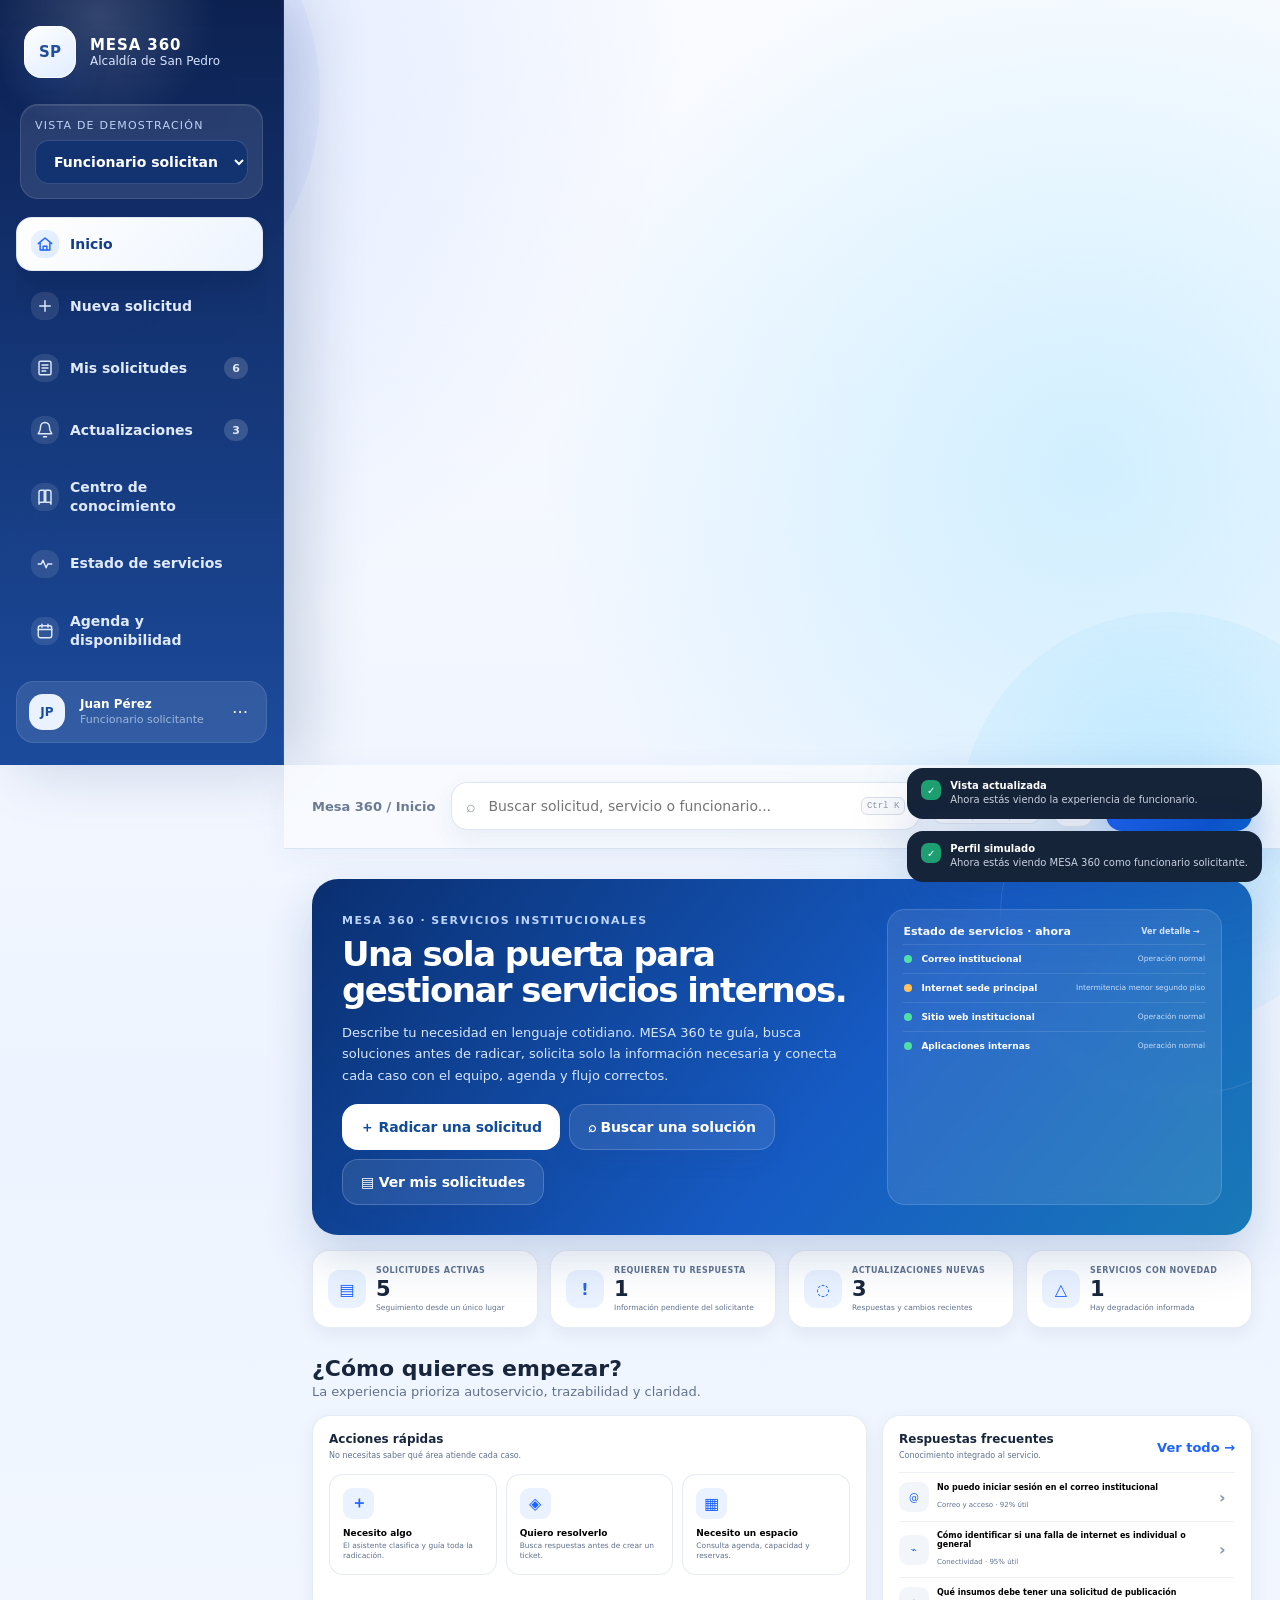
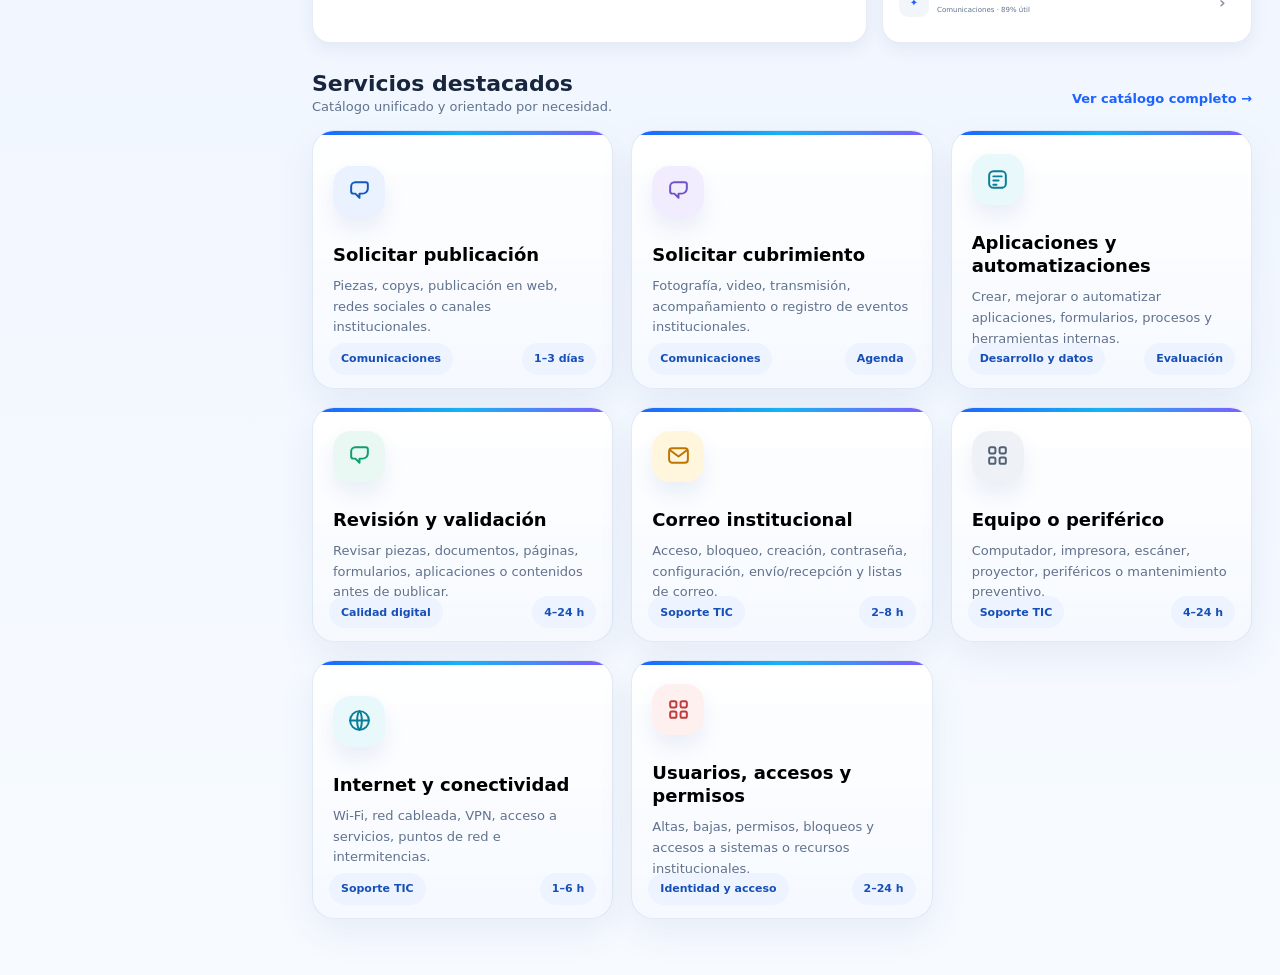
==== commit 59c40747: "Add files via upload" ====
--- a/index.html
+++ b/index.html
@@ -7,6 +7,8 @@
   <meta name="description" content="Prototipo de mesa de ayuda modular para una alcaldía" />
   <link rel="stylesheet" href="styles.css" />
   <link rel="stylesheet" href="v05.css" />
+  <link rel="stylesheet" href="v06.css" />
+  <link rel="stylesheet" href="v07.css" />
 </head>
 <body>
   <div class="app-shell">
@@ -44,8 +46,8 @@
         <button class="nav-item admin-nav" data-view="assets"><span class="nav-icon">▧</span><span>Activos y CMDB</span></button>
         <button class="nav-item admin-nav" data-view="catalog"><span class="nav-icon">◇</span><span>Catálogo de servicios</span></button>
         <button class="nav-item admin-nav" data-view="reports"><span class="nav-icon">⌁</span><span>Indicadores</span></button>
-        <button class="nav-item admin-only" data-view="workflows"><span class="nav-icon">⌘</span><span>Flujos y automatización</span></button>
-        <button class="nav-item admin-only" data-view="admin"><span class="nav-icon">⚙</span><span>Configuración</span></button>
+        <button class="nav-item admin-only" data-view="workflows"><span class="nav-icon">⌘</span><span>Diseñador de workflows</span></button>
+        <button class="nav-item admin-only" data-view="admin"><span class="nav-icon">⚙</span><span>Administración 360</span></button>
       </nav>
 
       <div class="sidebar-footer">
@@ -133,5 +135,7 @@
 
   <script src="app.js"></script>
   <script src="v05.js"></script>
+  <script src="v06.js"></script>
+  <script src="v07.js"></script>
 </body>
 </html>
--- a/v06.css
+++ b/v06.css
@@ -0,0 +1,41 @@
+/* =========================================================
+   MESA 360 v0.6 · Control Plane / Admin Studio
+   ========================================================= */
+:root{--studio-bg:#f5f8fc;--studio-line:#dce5f0;--studio-dark:#0d213d;--studio-soft:#66788f;--studio-blue:#165fd6;--studio-blue-soft:#eaf2ff;--studio-green:#198754;--studio-amber:#b77900;--studio-red:#c43e3e;--studio-purple:#7457ca}
+
+.admin360-head,.wf-v6-head,.catalog-v6-head{display:flex;align-items:flex-start;justify-content:space-between;gap:24px;margin-bottom:18px}.admin360-head h1,.wf-v6-head h1,.catalog-v6-head h1{font-size:25px;letter-spacing:-.6px;margin:4px 0 5px;color:var(--text)}.admin360-head p,.wf-v6-head p,.catalog-v6-head p{max-width:820px;margin:0;color:var(--muted);font-size:10px;line-height:1.55}.admin360-health{display:flex;align-items:center;gap:10px;border:1px solid #dbe6f4;background:#fff;border-radius:14px;padding:11px 14px;min-width:210px}.admin360-health .pulse{width:9px;height:9px;border-radius:50%;background:#18a66c;box-shadow:0 0 0 5px #e6f7f0}.admin360-health div{display:flex;flex-direction:column}.admin360-health small{font-size:6px;letter-spacing:.9px;color:#718197;font-weight:800}.admin360-health strong{font-size:9px;color:#183251;margin-top:2px}
+.admin360-kpis{display:grid;grid-template-columns:repeat(4,1fr);gap:10px;margin-bottom:13px}.admin360-kpis>div{background:#fff;border:1px solid #e0e8f2;border-radius:14px;padding:13px 14px;display:grid;grid-template-columns:1fr auto;grid-template-areas:'s b' 'small b';align-items:center}.admin360-kpis span{grid-area:s;font-size:7px;color:#72829a;text-transform:uppercase;letter-spacing:.7px;font-weight:800}.admin360-kpis strong{grid-area:b;font-size:25px;color:#132a48}.admin360-kpis small{grid-area:small;font-size:7px;color:#8a98aa;margin-top:2px}.admin360-tabs{display:flex;gap:4px;border:1px solid #dfe7f1;background:#fff;border-radius:14px;padding:5px;margin-bottom:12px;overflow:auto}.admin360-tabs button{border:0;background:transparent;border-radius:9px;padding:9px 12px;font:700 8px/1 inherit;color:#6d7e93;white-space:nowrap;cursor:pointer}.admin360-tabs button.active{background:#eaf2ff;color:#1357bf;box-shadow:inset 0 0 0 1px #cfe0fb}
+
+/* Service Studio */
+.service-studio{display:grid;grid-template-columns:225px minmax(560px,1fr) 260px;min-height:650px;border:1px solid #dbe5ef;border-radius:16px;background:#fff;overflow:hidden}.studio-service-list,.studio-inspector,.wf-service-rail,.wf-toolbox,.wf-inspector{background:#f8fafc}.studio-service-list{border-right:1px solid #e0e7ef;display:flex;flex-direction:column}.studio-pane-head{display:flex;justify-content:space-between;align-items:center;padding:14px 13px 10px}.studio-pane-head div{display:flex;flex-direction:column}.studio-pane-head strong{font-size:10px;color:#18314e}.studio-pane-head span{font-size:7px;color:#8594a7;margin-top:2px}.studio-icon-btn{width:28px;height:28px;border:1px solid #d8e2ed;background:#fff;border-radius:9px;color:#175fc9;font-size:15px;cursor:pointer}.studio-search{display:flex;align-items:center;gap:6px;margin:0 10px 8px;border:1px solid #dce5ee;border-radius:9px;background:#fff;padding:0 8px}.studio-search span{color:#8796a8}.studio-search input{border:0;outline:0;background:transparent;width:100%;padding:8px 0;font:500 8px inherit;color:#243d5c}.studio-service-scroll{overflow:auto;max-height:610px;padding:0 7px 12px}.studio-dep-group>span{display:block;padding:10px 7px 5px;color:#75869b;font:800 6.5px/1 inherit;text-transform:uppercase;letter-spacing:.6px}.studio-dep-group button{width:100%;display:flex;align-items:center;justify-content:space-between;text-align:left;border:1px solid transparent;background:transparent;border-radius:9px;padding:9px 8px;margin:1px 0;cursor:pointer}.studio-dep-group button:hover{background:#fff}.studio-dep-group button.active{background:#fff;border-color:#cfe0f5;box-shadow:0 2px 7px rgba(24,74,129,.06)}.studio-dep-group button div{display:flex;flex-direction:column;min-width:0}.studio-dep-group button strong{font-size:7.6px;color:#243b58;white-space:nowrap;overflow:hidden;text-overflow:ellipsis}.studio-dep-group button small{font-size:6px;color:#8a99ac;margin-top:2px}.studio-dep-group button i{width:7px;height:7px;border-radius:50%;background:#1c9e68;flex:0 0 auto}.studio-dep-group button i.draft{background:#e19a1c}
+.studio-builder{min-width:0;background:#fff}.studio-builder-head{display:flex;align-items:flex-start;justify-content:space-between;gap:15px;padding:16px 18px 12px;border-bottom:1px solid #e7edf4}.studio-builder-head h2{font-size:17px;margin:3px 0 3px;color:#152e4c}.studio-builder-head p{font-size:7.5px;line-height:1.5;color:#79899d;margin:0;max-width:650px}.studio-actions,.wf-head-actions{display:flex;align-items:center;gap:6px}.studio-badge{display:inline-flex;align-items:center;border-radius:999px;padding:5px 8px;font:800 6px/1 inherit;letter-spacing:.5px;white-space:nowrap}.studio-badge.published{background:#e9f7f0;color:#167850;border:1px solid #c9ebda}.studio-badge.draft{background:#fff6df;color:#9a6500;border:1px solid #f0deb0}.studio-service-config{display:grid;grid-template-columns:2fr 1fr 1.2fr 1.1fr;gap:8px;padding:10px 18px;background:#fbfcfe;border-bottom:1px solid #e7edf4}.studio-service-config label,.studio-inspector label,.notification-inspector label,.template-form label,.wf-inspector label,.create-service-form label{display:flex;flex-direction:column;gap:4px;font:800 6.5px/1 inherit;color:#718298;text-transform:uppercase;letter-spacing:.4px}.studio-service-config input,.studio-service-config select,.studio-inspector input,.studio-inspector select,.studio-inspector textarea,.notification-inspector input,.notification-inspector select,.notification-inspector textarea,.template-form input,.template-form textarea,.wf-inspector input,.wf-inspector textarea,.create-service-form input,.create-service-form select,.create-service-form textarea{border:1px solid #d9e3ed;border-radius:8px;background:#fff;color:#1d3653;padding:8px;font:500 8px/1.3 inherit;outline:none;text-transform:none;letter-spacing:0}.studio-service-config input:focus,.studio-service-config select:focus,.studio-inspector input:focus,.studio-inspector textarea:focus,.notification-inspector input:focus,.notification-inspector textarea:focus,.template-form textarea:focus,.wf-inspector input:focus{border-color:#7ca9e7;box-shadow:0 0 0 3px #edf4ff}.switch-label{justify-content:center}.switch-label input{width:17px;height:17px;padding:0;align-self:flex-start}
+.form-builder-body{display:grid;grid-template-columns:minmax(270px,.75fr) minmax(300px,1.25fr);min-height:515px}.form-outline{padding:14px;border-right:1px solid #e5ecf3;background:#fbfcfe}.form-outline-head{display:flex;align-items:flex-start;justify-content:space-between;margin-bottom:8px}.form-outline-head div{display:flex;flex-direction:column}.form-outline-head strong{font-size:9px;color:#193553}.form-outline-head span,.form-outline-head>span{font-size:6.5px;color:#8494a8;margin-top:2px}.form-field-list{display:flex;flex-direction:column;gap:5px}.form-field-card{display:grid;grid-template-columns:18px 20px 1fr auto;align-items:center;text-align:left;border:1px solid #e0e7ef;background:#fff;border-radius:10px;padding:7px 7px;cursor:pointer;color:inherit}.form-field-card:hover{border-color:#c6d8ee}.form-field-card.selected{border-color:#8db3e6;background:#f3f8ff;box-shadow:0 0 0 2px #e5f0ff}.form-field-card .drag-handle{font-size:10px;color:#9eabb9}.form-field-card>i{display:grid;place-items:center;width:20px;height:20px;border-radius:6px;background:#eff4f9;color:#63758c;font:800 7px inherit}.form-field-card div:nth-of-type(1){display:flex;flex-direction:column}.form-field-card strong{font-size:7.3px;color:#263d58}.form-field-card small{font-size:5.8px;color:#8493a5;margin-top:2px}.field-order{display:flex;gap:2px}.field-order button{width:20px;height:20px;border:1px solid #dbe4ee;background:#fff;border-radius:5px;color:#5d728d;font-size:9px;cursor:pointer}.field-palette{margin-top:12px;padding-top:10px;border-top:1px dashed #dbe4ee;display:grid;grid-template-columns:repeat(2,1fr);gap:5px}.field-palette>span{grid-column:1/-1;font:800 6px inherit;color:#8190a2;letter-spacing:.6px}.field-palette button{border:1px solid #dce5ef;background:#fff;border-radius:8px;padding:7px;text-align:left;font:700 6.5px inherit;color:#486079;cursor:pointer}.field-palette button:hover{border-color:#9abce8;color:#145cc9;background:#f4f8ff}
+.popup-preview{padding:20px;background:radial-gradient(circle at 50% 0,#f2f7fd 0,#fff 58%);display:flex;flex-direction:column;align-items:center;justify-content:center}.popup-device{width:min(100%,390px);border:1px solid #d8e3ee;border-radius:18px;background:#fff;box-shadow:0 18px 50px rgba(25,55,90,.12);overflow:hidden}.popup-preview-head{display:grid;grid-template-columns:1fr auto;gap:3px;padding:15px 16px 11px;border-bottom:1px solid #edf1f5}.popup-preview-head span{grid-column:1/-1;font:800 5.5px inherit;color:#2b68b9;letter-spacing:.7px}.popup-preview-head strong{font-size:10px;color:#17314f}.popup-preview-head i{font:800 6px inherit;color:#8291a3}.popup-question{padding:26px 22px 30px;min-height:280px}.popup-question>span{font:800 6px inherit;color:#2c69b8;letter-spacing:.6px}.popup-question h3{font-size:18px;line-height:1.25;margin:9px 0 6px;color:#122c4a}.popup-question h3 em{color:#d24646;font-style:normal}.popup-question p{font-size:8px;line-height:1.55;color:#76879b;margin:0 0 18px}.popup-question input,.popup-question textarea{width:100%;box-sizing:border-box;border:1px solid #d7e1eb;border-radius:10px;padding:11px;font:500 9px inherit;background:#fafcfe}.preview-options{display:grid;gap:7px}.preview-options span{border:1px solid #dbe5ef;border-radius:10px;padding:10px;font:600 8px inherit;color:#405a78}.preview-check{font:600 8px inherit;color:#405a78}.preview-info{border:1px solid #cfe0f7;background:#f1f7ff;color:#285b96;border-radius:10px;padding:12px;font:600 8px/1.5 inherit}.condition-preview{margin-top:12px;border-radius:8px;background:#fff8e9;color:#9a690e;padding:8px;font:700 6.5px inherit}.popup-preview-footer{display:flex;justify-content:space-between;padding:11px 16px;background:#f9fbfd;border-top:1px solid #edf1f5}.popup-preview-footer button{border:1px solid #d7e2ed;background:#fff;border-radius:8px;padding:8px 12px;font:700 7px inherit;color:#4b617a}.popup-preview-footer button.primary{background:#145fcf;color:#fff;border-color:#145fcf}.preview-note{width:min(100%,390px);margin-top:10px;display:flex;gap:8px;align-items:flex-start}.preview-note span{font:800 5.5px inherit;color:#3670bb;white-space:nowrap}.preview-note p{font-size:6.5px;line-height:1.45;color:#8190a2;margin:0}
+.studio-inspector{border-left:1px solid #e0e7ef;padding:14px;display:flex;flex-direction:column;gap:11px}.inspector-head{display:flex;flex-direction:column;padding-bottom:8px;border-bottom:1px solid #e1e8ef}.inspector-head span{font:800 6px inherit;color:#7c8b9e;letter-spacing:.6px}.inspector-head strong{font-size:11px;color:#1c3857;margin-top:4px}.switch-line{display:flex!important;flex-direction:row!important;align-items:center;justify-content:space-between;border:1px solid #dde6ef;background:#fff;border-radius:9px;padding:9px;text-transform:none!important;letter-spacing:0!important}.switch-line span{display:flex;flex-direction:column}.switch-line strong{font-size:7px;color:#243c58}.switch-line small{font-size:5.8px;color:#8a97a8;margin-top:2px}.switch-line input{width:17px;height:17px}.condition-box{border:1px solid #d7e4f4;background:#f4f8ff;border-radius:10px;padding:10px;display:flex;flex-direction:column;gap:6px}.condition-box>span{font:800 5.5px inherit;letter-spacing:.5px;color:#2d69b5}.condition-box strong{font-size:7.5px;color:#1e3a5d}.condition-box small{font-size:5.8px;color:#7c8ea3;line-height:1.4}.condition-box input{background:#fff}.btn-danger-outline{border:1px solid #e8c3c3!important;background:#fff7f7!important;color:#b83f3f!important}
+
+/* Roles */
+.role-studio{display:grid;grid-template-columns:250px 1fr 280px;border:1px solid #dce5ee;border-radius:16px;overflow:hidden;background:#fff;min-height:620px}.role-list{background:#f8fafc;border-right:1px solid #e0e7ef;padding:0 7px 12px}.role-card{display:grid;grid-template-columns:30px 1fr;gap:8px;width:100%;border:1px solid transparent;background:transparent;border-radius:10px;padding:9px;text-align:left;cursor:pointer}.role-card>span{width:30px;height:30px;display:grid;place-items:center;border-radius:9px;background:#eaf1f9;color:#315d91;font:800 9px inherit}.role-card div{display:flex;flex-direction:column}.role-card strong{font-size:7.6px;color:#263d59}.role-card small{font-size:5.7px;line-height:1.4;color:#8795a7;margin-top:2px}.role-card.active{background:#fff;border-color:#cfe0f5}.role-matrix-panel{min-width:0}.permission-groups{padding:14px 18px;display:grid;grid-template-columns:repeat(2,minmax(0,1fr));gap:10px}.permission-group{border:1px solid #e0e7ef;border-radius:12px;overflow:hidden}.permission-group-head{display:flex;justify-content:space-between;align-items:center;background:#f8fafc;padding:9px 10px}.permission-group-head strong{font-size:8px;color:#1e3856}.permission-group-head span{font-size:5.8px;color:#8290a2}.permission-row{display:flex;align-items:center;justify-content:space-between;padding:8px 10px;border-top:1px solid #eef2f6}.permission-row div{display:flex;flex-direction:column}.permission-row strong{font-size:6.8px;color:#334b67}.permission-row small{font-size:5.5px;color:#98a4b2;margin-top:2px}.permission-row input{width:16px;height:16px}.role-security-note{padding:18px;background:#102744;color:#fff}.role-security-note>span{font:800 6px inherit;color:#91baf0;letter-spacing:.8px}.role-security-note h3{font-size:17px;line-height:1.25;margin:8px 0;color:#fff}.role-security-note p{font-size:7px;line-height:1.55;color:#b8c9dc}.security-stack{margin-top:18px;display:grid;gap:10px}.security-stack div{display:grid;grid-template-columns:26px 1fr;gap:8px;align-items:center}.security-stack i{width:25px;height:25px;display:grid;place-items:center;border-radius:8px;background:#1c3b61;color:#a9ccf8;font:800 7px inherit}.security-stack span{display:flex;flex-direction:column}.security-stack strong{font-size:7.5px}.security-stack small{font-size:6px;color:#9eb2ca;margin-top:1px}
+
+/* Notification Studio */
+.notification-studio{display:grid;grid-template-columns:minmax(0,1fr) 310px;border:1px solid #dce5ee;border-radius:16px;background:#fff;overflow:hidden;min-height:610px}.notification-rule-list{min-width:0}.notification-rule-table{padding:10px 16px 18px}.nr-head,.nr-row{display:grid;grid-template-columns:1.35fr 1fr .9fr .9fr .55fr;gap:10px;align-items:center}.nr-head{padding:7px 9px;font:800 5.8px inherit;color:#8593a5;text-transform:uppercase;letter-spacing:.5px}.nr-row{width:100%;border:1px solid #e1e8f0;background:#fff;border-radius:10px;margin-bottom:5px;padding:9px;text-align:left;color:#324a65;cursor:pointer}.nr-row:hover,.nr-row.selected{border-color:#9dbce3;background:#f7faff}.nr-row>div:first-child{display:flex;flex-direction:column}.nr-row strong{font-size:7px}.nr-row small{font-size:5.5px;color:#8b98a8;margin-top:2px}.nr-row>span{font-size:6.5px}.channel-chips{display:flex;flex-wrap:wrap;gap:3px}.channel-chips i{font:700 5.4px inherit;border-radius:999px;padding:4px 5px;background:#eef4fb;color:#3b668f;font-style:normal}.rule-state{font:800 5.5px inherit!important;border-radius:999px;padding:5px 7px;text-align:center}.rule-state.on{background:#e8f7ef;color:#16794f}.rule-state.off{background:#f0f2f5;color:#798696}.notification-inspector{padding:16px;background:#f8fafc;border-left:1px solid #e0e7ef;display:flex;flex-direction:column;gap:10px}.notification-inspector h3{font-size:13px;margin:2px 0 4px;color:#1b3654}.channel-selector{border:1px solid #dce5ee;border-radius:10px;background:#fff;padding:9px}.channel-selector>span{display:block;font:800 5.8px inherit;color:#7c8b9e;letter-spacing:.5px;margin-bottom:7px}.channel-selector label{display:block;font:600 6.5px inherit;color:#4a6078;margin:5px 0}.variable-chips{display:flex;flex-wrap:wrap;gap:4px;align-items:center}.variable-chips span{font:700 5.5px inherit;color:#8190a2}.variable-chips i,.variable-chips button{border:1px solid #d7e1ec;background:#fff;border-radius:6px;padding:4px 5px;font:600 5.5px/1 inherit;color:#486887;font-style:normal}
+
+/* Templates */
+.template-studio{display:grid;grid-template-columns:245px 1fr;border:1px solid #dce5ee;border-radius:16px;background:#fff;overflow:hidden;min-height:610px}.template-list{background:#f8fafc;border-right:1px solid #e1e8ef;padding:0 7px}.template-item{display:grid;grid-template-columns:28px 1fr;gap:7px;width:100%;border:1px solid transparent;background:transparent;border-radius:9px;padding:8px;text-align:left;cursor:pointer}.template-item>span{width:28px;height:28px;display:grid;place-items:center;border-radius:8px;background:#eef3f9;color:#3d668f;font-size:10px}.template-item div{display:flex;flex-direction:column}.template-item strong{font-size:7.2px;color:#2c435e}.template-item small{font-size:5.6px;color:#8795a6;margin-top:2px}.template-item.active{background:#fff;border-color:#cee0f5}.template-editor{min-width:0}.template-form{padding:16px 18px;display:grid;gap:10px}.template-grid{display:grid;grid-template-columns:1fr 1fr;gap:10px}.variable-chips.big{padding:9px;border:1px dashed #d8e2ed;border-radius:10px}.variable-chips.big>span{width:100%;font-weight:800}.variable-chips.big button{cursor:pointer}.template-preview{padding:12px 18px 20px;background:#f8fafc;border-top:1px solid #e6edf4}.template-preview>span{font:800 5.8px inherit;color:#8291a2;letter-spacing:.6px}.message-bubble{margin-top:8px;max-width:620px;background:#fff;border:1px solid #dbe5ef;border-radius:11px;padding:12px}.message-bubble strong{font-size:7px;color:#2d4868}.message-bubble p{font-size:7.3px;line-height:1.55;color:#52667c}.message-bubble small{font-size:5.8px;color:#8b98a7}
+
+/* Audit */
+.audit-studio{border:1px solid #dce5ee;border-radius:16px;background:#fff;overflow:hidden}.audit-toolbar{display:flex;justify-content:space-between;gap:20px;padding:16px 18px;border-bottom:1px solid #e4ebf2}.audit-toolbar h2{font-size:17px;margin:4px 0}.audit-toolbar p{font-size:7.5px;color:#8291a3;margin:0}.audit-filters{display:flex;gap:7px;align-items:flex-end}.audit-filters label{display:flex;align-items:center;border:1px solid #dae4ee;border-radius:9px;padding:0 8px}.audit-filters input{border:0;outline:0;padding:8px;font:500 7px inherit;min-width:210px}.audit-filters select{border:1px solid #dae4ee;border-radius:9px;padding:8px;font:600 7px inherit;color:#536981;background:#fff}.audit-timeline{padding:10px 18px 20px}.audit-event{display:grid;grid-template-columns:12px 160px 1fr 22px;gap:10px;align-items:start;padding:11px 0;border-bottom:1px solid #edf1f5;position:relative}.audit-event>i{width:9px;height:9px;border-radius:50%;background:#5b83b2;margin-top:2px;box-shadow:0 0 0 4px #eef4fb}.audit-event.success>i{background:#1b9563;box-shadow:0 0 0 4px #e8f7ef}.audit-event.warning>i{background:#d39018;box-shadow:0 0 0 4px #fff5df}.audit-time{display:flex;flex-direction:column}.audit-time strong{font-size:6.8px;color:#3c546e}.audit-time span{font-size:5.8px;color:#8a98a8;margin-top:2px}.audit-copy>div{display:flex;gap:8px;align-items:center}.audit-copy strong{font-size:7.5px;color:#243e5c}.audit-copy span{font:700 5.5px inherit;background:#eef3f8;color:#55708d;border-radius:999px;padding:4px 6px}.audit-copy p{font-size:6.5px;color:#75869a;margin:4px 0 0}.audit-event>button{border:0;background:transparent;color:#7f8fa2;font-size:15px}
+
+/* Service Matrix / ESM catalog */
+.matrix-studio{border:1px solid #dce5ee;border-radius:16px;background:#fff;overflow:hidden}.matrix-summary{display:grid;grid-template-columns:repeat(6,1fr);gap:0;border-bottom:1px solid #e6edf3}.matrix-summary>div{padding:13px 11px;border-right:1px solid #edf1f5;display:grid;grid-template-columns:25px 1fr auto;grid-template-areas:'i n b' 'i s s';align-items:center}.matrix-summary>div>span{grid-area:i;width:24px;height:24px;border-radius:8px;background:#eef4fb;display:grid;place-items:center;color:#2f649e}.matrix-summary strong{grid-area:n;font-size:6.7px;color:#334b66}.matrix-summary b{grid-area:b;font-size:14px;color:#193554}.matrix-summary small{grid-area:s;font-size:5.3px;color:#8c99a7;margin-top:2px}.service-matrix-wrap{overflow:auto}.service-matrix{width:100%;border-collapse:collapse}.service-matrix th{text-align:left;padding:9px 12px;background:#f8fafc;color:#8190a2;font:800 5.7px inherit;text-transform:uppercase;letter-spacing:.5px;border-bottom:1px solid #e5ecf3}.service-matrix td{padding:9px 12px;border-bottom:1px solid #edf1f5;font-size:6.5px;color:#405872}.matrix-service{display:flex;align-items:center;gap:7px}.matrix-service>span{width:25px;height:25px;border-radius:8px;background:#eef4fb;display:grid;place-items:center;color:#386b9d}.matrix-service div{display:flex;flex-direction:column}.matrix-service strong{font-size:6.8px;color:#243d59}.matrix-service small{font-size:5.4px;color:#8a97a7}.matrix-pill{border-radius:999px;background:#f0f4f8;padding:5px 6px;font-weight:700}.matrix-yes{color:#17845a;font-weight:800}
+.department-catalog-grid{display:grid;grid-template-columns:repeat(2,minmax(0,1fr));gap:12px}.department-catalog-card{border:1px solid #dde6ef;background:#fff;border-radius:15px;overflow:hidden}.department-catalog-head{display:grid;grid-template-columns:36px 1fr auto;gap:9px;align-items:center;padding:13px 14px;background:#fbfcfe;border-bottom:1px solid #edf1f5}.department-catalog-head>span{width:36px;height:36px;border-radius:10px;background:#eaf2fd;color:#2865aa;display:grid;place-items:center;font-size:15px}.department-catalog-head div{display:flex;flex-direction:column}.department-catalog-head strong{font-size:9px;color:#1c3858}.department-catalog-head small{font-size:6px;color:#8493a6;margin-top:2px}.department-catalog-head b{font-size:18px;color:#284f7d}.department-service-list{padding:5px}.department-service-list button{width:100%;display:grid;grid-template-columns:28px 1fr auto;gap:8px;align-items:center;border:0;background:#fff;border-radius:9px;padding:9px;text-align:left;cursor:pointer}.department-service-list button:hover{background:#f5f8fc}.department-service-list button>span{width:28px;height:28px;border-radius:8px;background:#f0f4f9;display:grid;place-items:center;color:#486c91}.department-service-list button div{display:flex;flex-direction:column}.department-service-list strong{font-size:7.3px;color:#2b425d}.department-service-list small{font-size:5.8px;color:#8895a5;margin-top:2px;line-height:1.35}.department-service-list i{font:800 5.5px inherit;color:#60748a;font-style:normal;white-space:nowrap}
+
+/* Workflow v6 */
+.workflow-v6{min-width:0}.wf-v6-layout{display:grid;grid-template-columns:215px 190px minmax(480px,1fr) 270px;min-height:650px;border:1px solid #dbe5ef;border-radius:16px;overflow:hidden;background:#fff}.wf-service-rail{border-right:1px solid #e0e7ef;padding:12px 8px;overflow:auto}.wf-service-rail>strong,.wf-toolbox>strong{font:800 6.5px inherit;color:#6f8095;letter-spacing:.6px}.wf-service-rail>input{width:100%;box-sizing:border-box;margin:8px 0;border:1px solid #dce5ee;border-radius:8px;padding:8px;font:500 7px inherit}.wf-service-rail>div{display:flex;flex-direction:column;gap:2px}.wf-service-rail button{display:grid;grid-template-columns:24px 1fr;gap:6px;border:1px solid transparent;background:transparent;border-radius:8px;padding:7px;text-align:left;cursor:pointer}.wf-service-rail button>span{width:24px;height:24px;border-radius:7px;background:#edf3f9;display:grid;place-items:center}.wf-service-rail button div{display:flex;flex-direction:column;min-width:0}.wf-service-rail button strong{font-size:6.5px;white-space:nowrap;overflow:hidden;text-overflow:ellipsis;color:#324a66}.wf-service-rail button small{font-size:5.3px;color:#8d9aaa;margin-top:2px}.wf-service-rail button.active{background:#fff;border-color:#cfe0f3}.wf-toolbox{border-right:1px solid #e0e7ef;padding:13px 9px;background:#fbfcfe}.wf-toolbox>p{font-size:5.8px;color:#8a98a8;line-height:1.4;margin:4px 0 9px}.wf-toolbox>button{width:100%;display:grid;grid-template-columns:28px 1fr;gap:7px;align-items:center;border:1px solid #dfe7ef;background:#fff;border-radius:9px;padding:8px;margin:4px 0;text-align:left;cursor:pointer}.wf-toolbox>button:hover{border-color:#9cbce4;background:#f7faff}.wf-toolbox>button>span{width:28px;height:28px;border-radius:8px;background:#edf3fa;display:grid;place-items:center;color:#2f679f;font:800 8px inherit}.wf-toolbox>button div{display:flex;flex-direction:column}.wf-toolbox>button strong{font-size:6.7px;color:#29415e}.wf-toolbox>button small{font-size:5.4px;color:#8997a8;margin-top:2px}.wf-canvas-v6{background-color:#f7f9fc;background-image:radial-gradient(#cfd9e6 .7px,transparent .7px);background-size:16px 16px;overflow:auto;min-width:0}.wf-canvas-toolbar{position:sticky;top:0;z-index:4;display:flex;justify-content:space-between;align-items:center;background:rgba(255,255,255,.95);backdrop-filter:blur(8px);border-bottom:1px solid #e1e8ef;padding:10px 13px}.wf-canvas-toolbar>span{font:800 7px inherit;color:#334f6e}.wf-canvas-toolbar>div{display:flex;align-items:center;gap:3px}.wf-canvas-toolbar button{width:24px;height:24px;border:1px solid #dbe4ed;background:#fff;border-radius:6px}.wf-canvas-toolbar strong{font-size:6px;color:#61738a;padding:0 5px}.wf-flow-v6{width:390px;margin:30px auto 80px}.wf-node-v6{width:100%;display:grid;grid-template-columns:38px 1fr 20px;gap:10px;align-items:center;border:1px solid #d6e0ea;background:#fff;border-radius:12px;padding:11px 10px;text-align:left;box-shadow:0 4px 12px rgba(30,63,99,.07);cursor:pointer;color:#243f5d}.wf-node-v6:hover,.wf-node-v6.selected{border-color:#7fa9dd;box-shadow:0 0 0 3px #eaf2fd}.wf-node-icon{width:38px;height:38px;border-radius:10px;background:#edf4fd;color:#2b67ab;display:grid;place-items:center;font:800 11px inherit}.wf-node-v6.approval .wf-node-icon{background:#f2edff;color:#7459bc}.wf-node-v6.decision .wf-node-icon{background:#fff4dc;color:#a66b00}.wf-node-v6.notification .wf-node-icon{background:#edf8f4;color:#1b8058}.wf-node-v6.automation .wf-node-icon{background:#e9f7fb;color:#15809b}.wf-node-v6 div{display:flex;flex-direction:column}.wf-node-v6 small{font:800 5.3px inherit;color:#8997a8;letter-spacing:.5px}.wf-node-v6 strong{font-size:7.8px;color:#243d5a;margin-top:2px}.wf-node-v6 p{font-size:5.8px;color:#7b8b9e;margin:3px 0 0;line-height:1.35}.wf-node-v6>b{font-size:12px;color:#9aa6b4}.wf-edge{height:27px;width:2px;background:#a8bdd5;margin:0 auto;position:relative}.wf-edge:after{content:'';position:absolute;bottom:-1px;left:-3px;border-left:4px solid transparent;border-right:4px solid transparent;border-top:5px solid #8fa8c2}.wf-edge span{position:absolute;left:8px;top:8px;font:700 5px inherit;color:#99a5b3;white-space:nowrap}.decision-branches{display:flex!important;flex-direction:row!important;gap:4px;margin-top:5px}.decision-branches i{font:800 5px inherit;font-style:normal;border-radius:999px;background:#eff5fb;color:#54708d;padding:3px 5px}.wf-inspector{border-left:1px solid #e0e7ef;padding:14px;display:flex;flex-direction:column;gap:10px}.wf-inspector-order{display:grid;grid-template-columns:1fr 1fr;gap:5px}.wf-inspector-order button{border:1px solid #dbe4ed;background:#fff;border-radius:8px;padding:8px;font:700 6.5px inherit;color:#567089}.branch-config{border:1px solid #dce5ee;border-radius:10px;padding:9px;background:#fff}.branch-config>span{font:800 5.8px inherit;color:#8190a2}.branch-config div{display:grid;grid-template-columns:24px 1fr;gap:5px;margin-top:5px}.branch-config i{display:grid;place-items:center;border-radius:6px;background:#eef4fb;color:#3d6792;font:800 5px inherit;font-style:normal}.branch-config input{padding:6px!important}.esm-routing-card{display:grid;grid-template-columns:58px 1fr 35px;gap:12px;align-items:center;border:1px solid #d5e3f4;background:#f7faff;border-radius:14px;padding:15px;margin:18px 0}.esm-routing-card>span{width:58px;height:58px;border-radius:15px;display:grid;place-items:center;background:#e8f1ff;color:#145fcf;font-size:22px}.esm-routing-card div{display:flex;flex-direction:column}.esm-routing-card small{font:800 6px inherit;color:#4d75a6;letter-spacing:.6px}.esm-routing-card strong{font-size:14px;color:#193a60;margin:3px 0}.esm-routing-card p{font-size:7px;color:#75889d;margin:0}.esm-routing-card>b{width:30px;height:30px;border-radius:50%;display:grid;place-items:center;background:#e5f6ed;color:#188357}
+
+/* Dialogs */
+.studio-dialog-backdrop{z-index:1005}.studio-dialog{width:min(640px,calc(100vw - 30px));max-height:85vh;overflow:auto;background:#fff;border-radius:18px;box-shadow:0 30px 90px rgba(10,28,52,.26)}.studio-dialog-head{display:flex;justify-content:space-between;align-items:flex-start;padding:17px 18px;border-bottom:1px solid #e5ecf3}.studio-dialog-head h2{font-size:17px;margin:4px 0 0}.studio-dialog-head>button{border:0;background:#f1f4f8;border-radius:8px;width:30px;height:30px;font-size:17px;color:#65778b}.studio-dialog-body{padding:18px}.create-service-form{display:grid;gap:12px}.create-service-form>p{font-size:8px;line-height:1.5;color:#708196;background:#f5f8fc;border-radius:10px;padding:10px;margin:0}.dialog-actions{display:flex;justify-content:flex-end;gap:7px;margin-top:6px}.draft-preview-progress{display:flex;justify-content:space-between;border-bottom:1px solid #e8edf3;padding-bottom:10px}.draft-preview-progress span{font:800 6px inherit;color:#326aa9;letter-spacing:.6px}.draft-preview-progress strong{font-size:7px;color:#496079}.draft-preview-step{display:grid;grid-template-columns:27px 1fr;gap:9px;padding:10px 0;border-bottom:1px solid #edf1f5}.draft-preview-step>i{width:27px;height:27px;border-radius:8px;background:#eef4fb;display:grid;place-items:center;color:#3b6998;font:800 7px inherit;font-style:normal}.draft-preview-step div{display:flex;flex-direction:column}.draft-preview-step strong{font-size:7.5px;color:#2a425f}.draft-preview-step span{font-size:5.8px;color:#8a98a8;margin-top:2px}.draft-preview-step small{font-size:5.8px;color:#9d6b11;margin-top:3px}.preview-publish-note{margin-top:12px;border:1px solid #efdbaa;background:#fff8e8;border-radius:10px;padding:10px}.preview-publish-note strong{font-size:7px;color:#98640b}.preview-publish-note p{font-size:6px;color:#8a754d;margin:3px 0 0}.test-banner{display:grid;grid-template-columns:38px 1fr;gap:10px;border:1px solid #cfe0f5;background:#f4f8ff;border-radius:11px;padding:11px}.test-banner>span{width:38px;height:38px;border-radius:10px;background:#dfeeff;display:grid;place-items:center;color:#1963c8}.test-banner strong{font-size:8px;color:#21466e}.test-banner p{font-size:6px;color:#71849a;margin:3px 0 0}.test-step{display:grid;grid-template-columns:27px 1fr 25px;gap:8px;align-items:center;border-bottom:1px solid #edf1f5;padding:9px 2px}.test-step>i{width:27px;height:27px;border-radius:8px;background:#eef3f8;display:grid;place-items:center;font:800 6px inherit;font-style:normal}.test-step div{display:flex;flex-direction:column}.test-step strong{font-size:7px;color:#2c455f}.test-step small{font-size:5.6px;color:#8795a6;margin-top:2px}.test-step>span{color:#168055}.test-result{margin-top:12px;border-radius:10px;background:#eaf7f0;color:#176c4a;padding:10px}.test-result strong{font-size:8px}.test-result p{font-size:6px;margin:3px 0 0}
+
+@media(max-width:1250px){.service-studio{grid-template-columns:205px minmax(520px,1fr)}.studio-inspector{grid-column:1/-1;border-left:0;border-top:1px solid #e0e7ef;display:grid;grid-template-columns:repeat(3,1fr)}.role-studio{grid-template-columns:220px 1fr}.role-security-note{grid-column:1/-1}.wf-v6-layout{grid-template-columns:190px 170px minmax(430px,1fr)}.wf-inspector{grid-column:1/-1;border-left:0;border-top:1px solid #e0e7ef;display:grid;grid-template-columns:repeat(3,1fr)}}
+@media(max-width:980px){.admin360-kpis{grid-template-columns:repeat(2,1fr)}.service-studio,.role-studio,.notification-studio,.template-studio,.wf-v6-layout{display:block}.studio-service-list,.role-list,.template-list,.wf-service-rail,.wf-toolbox{max-height:260px;border-right:0;border-bottom:1px solid #e0e7ef}.studio-inspector,.notification-inspector,.wf-inspector{border-left:0;border-top:1px solid #e0e7ef}.matrix-summary{grid-template-columns:repeat(3,1fr)}.department-catalog-grid{grid-template-columns:1fr}.permission-groups{grid-template-columns:1fr}.form-builder-body{grid-template-columns:1fr}.form-outline{border-right:0;border-bottom:1px solid #e5ecf3}}
+@media(max-width:700px){.admin360-head,.wf-v6-head,.catalog-v6-head,.studio-builder-head,.audit-toolbar{flex-direction:column}.admin360-health{width:100%;box-sizing:border-box}.admin360-kpis{grid-template-columns:1fr 1fr}.studio-service-config{grid-template-columns:1fr 1fr}.studio-inspector{display:flex}.nr-head{display:none}.nr-row{grid-template-columns:1fr}.matrix-summary{grid-template-columns:1fr 1fr}.audit-event{grid-template-columns:12px 1fr}.audit-copy{grid-column:2}.audit-event>button{display:none}.template-grid{grid-template-columns:1fr}.popup-device{width:100%}}
+.quick-template-row{display:grid;grid-template-columns:auto 1fr auto;gap:6px;align-items:center;margin:8px 0}.quick-template-row>span{font:800 5.7px inherit;color:#74869a;letter-spacing:.5px}.quick-template-row select{border:1px solid #d9e3ed;border-radius:8px;padding:7px;font:600 6.5px inherit;color:#3e5873;background:#fff}.quick-template-row button{border:1px solid #cdddf0;background:#eef5ff;color:#245f9e;border-radius:8px;padding:7px 9px;font:800 6px inherit}.guided-info-step{display:grid;grid-template-columns:32px 1fr;gap:9px;align-items:start;border:1px solid #cee0f7;background:#f3f8ff;border-radius:12px;padding:12px}.guided-info-step>span{width:32px;height:32px;border-radius:9px;background:#dcecff;color:#155fc9;display:grid;place-items:center;font:800 10px inherit}.guided-info-step p{font-size:8px!important;color:#355777!important;margin:4px 0!important}.guided-condition-note{margin-top:10px;font:700 6px inherit;color:#956817;background:#fff7e5;border-radius:8px;padding:7px 9px}
--- a/v07.css
+++ b/v07.css
@@ -0,0 +1,391 @@
+:root{
+  --bg:#eff4ff;
+  --bg-accent:#f7fbff;
+  --surface:#ffffff;
+  --surface-2:#f7fbff;
+  --surface-3:#eef5ff;
+  --ink:#18263d;
+  --muted:#61728d;
+  --line:rgba(144,166,202,.22);
+  --line-strong:rgba(112,138,184,.28);
+  --primary:#1c63ff;
+  --primary-2:#0e46b8;
+  --primary-3:#5d88ff;
+  --accent:#19c1ff;
+  --accent-2:#7f5cff;
+  --success:#15a874;
+  --warning:#d48a00;
+  --danger:#db4f5b;
+  --hero-grad:linear-gradient(135deg,#0f46b7 0%,#1b63ff 42%,#10b3f4 100%);
+  --button-grad:linear-gradient(135deg,#2469ff 0%,#0d56d3 50%,#0c7ecb 100%);
+  --shadow:0 20px 55px rgba(32,66,128,.13);
+  --shadow-soft:0 14px 36px rgba(24,53,102,.08);
+  --shadow-hover:0 22px 60px rgba(22,67,152,.18);
+  --radius:24px;
+  --radius-sm:16px;
+  --sidebar:284px;
+  --content-max:1720px;
+}
+html{scroll-behavior:smooth}
+body{
+  background:
+    radial-gradient(circle at top left, rgba(70,125,255,.18), transparent 24%),
+    radial-gradient(circle at 85% 18%, rgba(25,193,255,.16), transparent 23%),
+    linear-gradient(180deg,#f9fbff 0%,#eef4ff 43%,#f7fbff 100%);
+  color:var(--ink);
+}
+body::before,
+body::after{
+  content:"";
+  position:fixed;
+  inset:auto;
+  pointer-events:none;
+  z-index:0;
+}
+body::before{
+  width:32rem;height:32rem;left:-12rem;top:-10rem;border-radius:999px;
+  background:radial-gradient(circle at center, rgba(92,122,255,.20), rgba(92,122,255,0));
+  animation:floatAura 18s ease-in-out infinite;
+}
+body::after{
+  width:26rem;height:26rem;right:-6rem;bottom:-8rem;border-radius:999px;
+  background:radial-gradient(circle at center, rgba(25,193,255,.18), rgba(25,193,255,0));
+  animation:floatAura 22s ease-in-out infinite reverse;
+}
+@keyframes floatAura{
+  0%,100%{transform:translate3d(0,0,0) scale(1)}
+  50%{transform:translate3d(0,-16px,0) scale(1.05)}
+}
+.app-shell,.main,.view,.topbar,.sidebar,.modal,.drawer,.command-palette{position:relative;z-index:1}
+.sidebar{
+  width:var(--sidebar);
+  background:
+    linear-gradient(180deg, rgba(8,29,77,.98) 0%, rgba(10,40,102,.96) 34%, rgba(15,65,151,.95) 100%);
+  border-right:1px solid rgba(255,255,255,.08);
+  box-shadow:20px 0 60px rgba(8,31,82,.18);
+  backdrop-filter:blur(20px);
+}
+.sidebar::before{
+  content:"";position:absolute;inset:0 0 auto 0;height:160px;
+  background:radial-gradient(circle at 35% 10%, rgba(255,255,255,.16), transparent 50%);
+  pointer-events:none;
+}
+.brand{padding:4px 8px 24px;gap:14px}
+.brand-mark{
+  width:52px;height:52px;border-radius:18px;
+  background:linear-gradient(145deg,#fff,#ddebff);
+  box-shadow:0 16px 30px rgba(12,54,132,.30), inset 0 0 0 1px rgba(255,255,255,.75);
+  font-size:15px;
+}
+.brand-copy strong{font-size:15px;letter-spacing:.06em}
+.brand-copy span{font-size:12px;color:#d5e3ff}
+.role-switcher{padding:14px;border-radius:18px;background:rgba(255,255,255,.10);border:1px solid rgba(255,255,255,.12);box-shadow:inset 0 1px 0 rgba(255,255,255,.09)}
+.role-label{font-size:11px;letter-spacing:.11em;color:#bed2f5;margin-bottom:8px}
+.role-switcher select{height:44px;border-radius:14px;padding:0 14px;background:rgba(16,50,112,.86);font-size:14px;font-weight:700}
+.nav-list{gap:8px;padding-right:4px}
+.nav-section{font-size:10px;padding:18px 14px 8px;color:#9eb9e9}
+.nav-item{
+  min-height:50px;padding:12px 14px;border-radius:16px;font-size:14px;font-weight:600;
+  color:#e0eafe;background:transparent;border:1px solid transparent;
+}
+.nav-item span:last-child:not(.nav-badge){line-height:1.35}
+.nav-item:hover{transform:translateX(2px);background:rgba(255,255,255,.10);border-color:rgba(255,255,255,.12);color:#fff}
+.nav-item.active{
+  background:linear-gradient(135deg,#fff 0%,#edf4ff 100%);
+  color:#113d8a;border-color:rgba(17,61,138,.10);
+  box-shadow:0 18px 30px rgba(7,22,58,.20);
+}
+.nav-icon{
+  width:28px;height:28px;border-radius:12px;display:grid;place-items:center;flex:none;
+  background:rgba(255,255,255,.10);font-size:15px;
+}
+.nav-item.active .nav-icon{background:linear-gradient(135deg,#ebf3ff,#dfeaff);color:var(--primary)}
+.nav-badge{min-width:24px;height:22px;font-size:11px;font-weight:800}
+.sidebar-footer{padding-top:18px}
+.profile-mini{grid-template-columns:42px 1fr 32px;padding:12px;border-radius:18px;background:rgba(255,255,255,.10);border:1px solid rgba(255,255,255,.11)}
+.profile-mini strong{font-size:12px}.profile-mini span{font-size:11px}
+.avatar{border-radius:14px}
+.main{margin-left:var(--sidebar)}
+.topbar{
+  height:84px;padding:0 28px;
+  background:rgba(250,252,255,.78);
+  backdrop-filter:blur(22px) saturate(1.2);
+  border-bottom:1px solid rgba(184,201,229,.45);
+  box-shadow:0 6px 30px rgba(54,84,137,.05);
+}
+.menu-toggle{width:42px;height:42px;border-radius:14px}
+.breadcrumb{font-size:13px;color:#6a7a92;font-weight:700}
+.top-actions{gap:12px;flex-wrap:nowrap}
+.search-box{
+  height:48px;width:min(520px,38vw);border-radius:16px;padding:0 14px;gap:10px;
+  background:rgba(255,255,255,.88);border:1px solid rgba(171,190,223,.40);
+  box-shadow:0 10px 26px rgba(55,84,145,.08);
+}
+.search-box input{font-size:14px}
+.icon-btn{min-width:36px;height:36px;border-radius:12px;transition:transform .2s ease, background .2s ease, box-shadow .2s ease}
+.icon-btn:hover{transform:translateY(-1px);box-shadow:0 12px 24px rgba(21,58,124,.10)}
+.a11y-tools{display:flex;align-items:center;gap:8px}
+.notification-btn{width:42px;height:42px;border-radius:14px;box-shadow:0 10px 24px rgba(21,58,124,.08)}
+.btn{
+  min-height:46px;padding:12px 18px;border-radius:16px;font-size:14px;font-weight:800;
+  letter-spacing:-.01em;line-height:1.15;text-align:center;white-space:normal;
+  transition:transform .22s ease, box-shadow .22s ease, background-position .35s ease, border-color .22s ease;
+}
+.btn span,.btn small{pointer-events:none}
+.btn:hover{transform:translateY(-2px)}
+.btn-primary{
+  background:var(--button-grad);background-size:150% 150%;color:#fff;
+  box-shadow:0 16px 30px rgba(28,99,255,.26);
+}
+.btn-primary:hover{box-shadow:0 18px 40px rgba(28,99,255,.30);background-position:100% 0}
+.btn-secondary{
+  background:rgba(255,255,255,.88);border:1px solid rgba(167,186,218,.44);color:#274066;
+  box-shadow:0 10px 24px rgba(44,73,128,.06);
+}
+.btn-soft{background:linear-gradient(180deg,#eef4ff,#e3eeff);color:#0d56d3;border:1px solid rgba(149,180,232,.45)}
+.btn.compact{min-height:40px;padding:10px 14px;font-size:13px}
+.view{padding:30px 28px 56px;max-width:var(--content-max)}
+.page-head{align-items:flex-end;margin-bottom:24px}
+.page-head h1,.hero h1{letter-spacing:-.04em}
+.page-head h1{font-size:34px;margin:6px 0 8px}
+.page-head p{font-size:15px;line-height:1.65;color:var(--muted)}
+.eyebrow{font-size:11px}
+.card{
+  background:rgba(255,255,255,.84);backdrop-filter:blur(16px);
+  border:1px solid rgba(180,196,225,.34);
+  box-shadow:var(--shadow-soft);
+  transition:transform .22s ease, box-shadow .22s ease, border-color .22s ease;
+}
+.card:hover{transform:translateY(-3px);box-shadow:var(--shadow-hover);border-color:rgba(111,149,217,.26)}
+.card-pad{padding:22px}
+.grid,.service-grid,.team-grid,.settings-grid{gap:18px}
+.grid-4{grid-template-columns:repeat(4,minmax(0,1fr))}
+.hero{
+  min-height:250px;padding:30px 30px 28px;
+  background:var(--hero-grad);
+  border-radius:30px;
+  box-shadow:0 28px 70px rgba(18,77,174,.24);
+}
+.hero::before{
+  width:380px;height:380px;right:-70px;top:-140px;
+  background:radial-gradient(circle at center, rgba(255,255,255,.20), rgba(255,255,255,0));
+  border:none;animation:heroOrb 16s linear infinite;
+}
+.hero::after{
+  width:220px;height:220px;right:50px;bottom:-90px;
+  background:radial-gradient(circle at center, rgba(255,255,255,.12), rgba(255,255,255,0));
+  border:none;animation:heroOrb 12s linear infinite reverse;
+}
+@keyframes heroOrb{from{transform:rotate(0deg)}to{transform:rotate(360deg)}}
+.hero-grid{grid-template-columns:minmax(0,1.3fr) minmax(280px,.75fr);gap:24px}
+.hero h1{font-size:40px;margin:10px 0 14px}
+.hero p{font-size:15px;line-height:1.7;color:#d9ebff;margin:0 0 22px}
+.hero-actions{gap:12px}
+.hero .btn-primary{background:#fff;color:#114ea8;box-shadow:0 16px 30px rgba(7,26,76,.18)}
+.hero .btn-secondary{background:rgba(255,255,255,.12);border-color:rgba(255,255,255,.24);color:#fff}
+.availability-panel{border-radius:22px;padding:18px;background:rgba(255,255,255,.12);border:1px solid rgba(255,255,255,.16);box-shadow:inset 0 1px 0 rgba(255,255,255,.08)}
+.availability-panel h3{font-size:14px;margin-bottom:14px}
+.avail-item{grid-template-columns:38px 1fr auto;padding:10px 0}
+.avail-item .avatar{width:38px;height:38px;font-size:12px}
+.avail-item strong{font-size:12px}.avail-item span{font-size:11px}
+.pill{padding:6px 10px;font-size:10px;border-radius:999px}
+.metric-card{padding:22px;overflow:hidden}
+.metric-card::before{content:"";position:absolute;left:18px;top:18px;width:38px;height:38px;border-radius:16px;background:linear-gradient(135deg, rgba(28,99,255,.14), rgba(25,193,255,.16));box-shadow:inset 0 1px 0 rgba(255,255,255,.5)}
+.metric-card:after{width:120px;height:120px;right:-46px;top:-46px;opacity:.75}
+.metric-label{font-size:13px;font-weight:700;padding-left:48px}
+.metric-value{font-size:34px;margin:12px 0 6px}
+.metric-foot{font-size:11px;line-height:1.45}
+.section-head{margin:28px 0 16px;align-items:end}
+.section-head h2{font-size:22px}.section-head p{font-size:13px}
+.link-btn{font-size:13px;padding:8px 0}
+.service-grid{grid-template-columns:repeat(4,minmax(0,1fr))}
+.service-card{
+  position:relative;overflow:hidden;min-height:218px;padding:22px 20px;border-radius:22px;
+  background:linear-gradient(180deg,rgba(255,255,255,.95),rgba(245,249,255,.96));
+  border:1px solid rgba(172,192,223,.34);box-shadow:0 14px 36px rgba(46,77,136,.08);
+  text-align:left;transition:transform .25s ease, box-shadow .25s ease, border-color .25s ease;
+}
+.service-card:hover{transform:translateY(-6px);box-shadow:0 28px 54px rgba(24,63,138,.14);border-color:rgba(98,139,214,.38)}
+.service-card::before{content:"";position:absolute;inset:0 auto auto 0;width:100%;height:4px;background:linear-gradient(90deg,#1c63ff,#16b3f4,#7f5cff)}
+.service-card h3{font-size:18px;margin:14px 0 10px;line-height:1.28}
+.service-card p{font-size:13px;line-height:1.6;color:var(--muted);margin:0 0 16px}
+.service-meta{margin-top:auto;display:flex;gap:8px;flex-wrap:wrap}
+.service-meta span{display:inline-flex;align-items:center;justify-content:center;min-height:32px;padding:6px 12px;border-radius:999px;background:#eef4ff;color:#164fb6;font-size:11px;font-weight:800}
+.service-card > span:first-child,
+.service-card > .service-icon,
+.service-card > .tone-icon,
+.service-card > [class*="icon"]:first-child{display:inline-grid;place-items:center;width:52px;height:52px;border-radius:18px;background:linear-gradient(145deg,#f4f9ff,#e1edff);box-shadow:inset 0 1px 0 rgba(255,255,255,.85),0 12px 20px rgba(68,110,180,.10);font-size:23px}
+.quick-layout{display:grid;grid-template-columns:minmax(0,1.6fr) minmax(280px,.9fr);gap:18px;align-items:start}
+.table-toolbar h3{font-size:16px}
+.table-wrap{overflow:auto}
+.table-wrap table{min-width:860px}
+.table-wrap thead th{font-size:12px;padding:14px 16px;background:#f8fbff;color:#71829b;position:sticky;top:0;z-index:1}
+.table-wrap tbody td{padding:16px;font-size:13px;vertical-align:middle}
+.ticket-title{font-size:14px;font-weight:800;line-height:1.4}
+.ticket-sub{font-size:12px;color:#7b8ba3;margin-top:4px}
+.ticket-row{transition:background .2s ease}
+.ticket-row:hover{background:#f8fbff}
+.progress{height:10px;background:#ecf1f7;border-radius:999px;overflow:hidden}
+.progress span{border-radius:999px;box-shadow:0 4px 16px rgba(28,99,255,.18)}
+.capacity-item{padding:14px 0}
+.capacity-number{font-size:16px;font-weight:900}
+.calendar-page-head h1{font-size:34px}
+.calendar-page-head p{font-size:15px;line-height:1.6;max-width:860px}
+.calendar-kpis{gap:16px}
+.calendar-kpi{padding:20px;border-radius:22px;background:rgba(255,255,255,.84);border:1px solid rgba(170,191,225,.32);box-shadow:var(--shadow-soft)}
+.calendar-kpi strong{font-size:28px;letter-spacing:-.04em}
+.calendar-kpi small{font-size:12px}.calendar-kpi span{font-size:12px;line-height:1.45}
+.scheduler-layout{gap:18px;align-items:start}
+.scheduler-finder,.scheduler-main{border-radius:26px;overflow:hidden}
+.finder-title h3{font-size:18px}.finder-title p{font-size:12px;line-height:1.55}
+.finder-control{height:46px;border-radius:14px;font-size:14px;padding:0 14px}
+.finder-check{font-size:13px;line-height:1.5}
+.slot-card,.guided-slot-card,.slot-suggestion,.slot-item{border-radius:18px}
+.scheduler-toolbar{padding:14px 16px;min-height:72px;background:linear-gradient(180deg,#fbfdff,#f7fbff)}
+.scheduler-commandbar{padding:14px 16px;background:#fff;border-bottom:1px solid #edf2fa}
+.scheduler-tool,.zoom-btn,.resource-next button,.week-cell,.finder-create,.date-display,.calendar-arrow{min-height:40px;border-radius:14px;font-weight:800}
+.resource-header,.resource-row{grid-template-columns:240px minmax(900px,1fr) 172px;min-width:1312px}
+.resource-row{min-height:108px}
+.resource-person{padding:14px 14px 14px 16px}
+.resource-avatar{width:42px;height:42px;border-radius:15px;font-size:11px}
+.resource-copy>strong{font-size:12px}.resource-copy>span{font-size:10px}.resource-meta span{font-size:9px}
+.resource-timeline{min-height:108px}
+.free-window{top:62px;height:30px;border-radius:10px}.free-window span{font-size:8px}
+.schedule-event{top:18px;height:40px;padding:7px 8px;border-radius:11px}.schedule-event strong{font-size:8px}.schedule-event span{font-size:7px}
+.hour-line span{font-size:7px}.lunch-band span{font-size:7px}
+.resource-next strong{font-size:11px}.resource-next>span{font-size:8px}
+.week-head,.week-row{grid-template-columns:220px repeat(5,minmax(154px,1fr));min-width:1000px}
+.week-head>div{font-size:9px;padding:14px}.week-person strong{font-size:12px}.week-person span{font-size:10px}.week-cell{padding:14px;border-radius:0}.week-cell-top strong{font-size:12px}.week-cell-top span,.week-cell small{font-size:10px}
+.team-card{padding:20px;border-radius:24px}
+.person-head h3{font-size:16px}.person-head p{font-size:12px}
+.skill{font-size:11px;padding:6px 9px;border-radius:10px}
+.next-slot{font-size:11px;padding:7px 9px;border-radius:10px}
+.chart-card h3{font-size:18px}.chart-card p{font-size:12px;line-height:1.55}.bar-chart{height:220px}.bar{animation:riseBar .9s cubic-bezier(.2,.8,.2,1) both;transform-origin:bottom}.bar-col span{font-size:10px}
+@keyframes riseBar{from{transform:scaleY(.06);opacity:.18}to{transform:scaleY(1);opacity:1}}
+.donut{width:160px;height:160px;animation:spinIn .9s ease both}
+@keyframes spinIn{from{transform:scale(.9) rotate(-40deg);opacity:.2}to{transform:scale(1) rotate(0);opacity:1}}
+.legend-item{font-size:11px}
+.modal-backdrop,.drawer-backdrop,.command-backdrop{backdrop-filter:blur(8px);background:rgba(14,27,58,.26)}
+.modal,.drawer,.command-palette{
+  border:1px solid rgba(180,196,225,.34);
+  box-shadow:0 28px 80px rgba(15,31,68,.24);
+}
+.request-modal{border-radius:30px;overflow:hidden}
+.modal-header{padding:22px 24px 18px;background:linear-gradient(180deg,#fbfdff,#f6faff);border-bottom:1px solid #edf2fa}
+.modal-header h2{font-size:28px;margin:6px 0 0}
+.stepper{padding:14px 20px;background:#fff;border-bottom:1px solid #eef2f8}
+.step{padding:10px 12px;border-radius:16px}.step strong{font-size:13px}.step small{font-size:11px}
+.step.active{background:#eef4ff;box-shadow:inset 0 0 0 1px rgba(126,160,230,.26)}
+.modal-body{padding:22px 24px}.modal-footer{padding:18px 24px;background:#fbfdff;border-top:1px solid #eef2f8}
+.drawer{border-radius:30px 0 0 30px}
+.command-palette{border-radius:28px;overflow:hidden}
+.command-search-row{padding:18px 20px;background:#fff}.command-search-row input{font-size:16px}.command-hint{padding:0 20px 12px;font-size:12px}
+.command-results{padding:10px 12px 18px;max-height:62vh;overflow:auto}
+.toast-stack{gap:12px}
+.toast{border-radius:16px;box-shadow:var(--shadow-hover)}
+.motion-item{opacity:0;transform:translateY(16px) scale(.98);transition:opacity .45s ease, transform .45s cubic-bezier(.2,.8,.2,1)}
+.motion-item.is-visible{opacity:1;transform:none}
+.hero-ribbon{
+  display:flex;gap:10px;flex-wrap:wrap;align-items:center;margin-top:16px
+}
+.hero-ribbon .ribbon-pill{
+  min-height:34px;padding:8px 12px;border-radius:999px;
+  display:inline-flex;align-items:center;justify-content:center;gap:8px;
+  background:rgba(255,255,255,.12);border:1px solid rgba(255,255,255,.18);
+  color:#fff;font-size:11px;font-weight:700;backdrop-filter:blur(6px)
+}
+.experience-marquee{
+  margin-top:16px;overflow:hidden;position:relative;border-radius:18px;
+  background:rgba(255,255,255,.72);border:1px solid rgba(188,205,232,.35);box-shadow:var(--shadow-soft)
+}
+.experience-track{display:flex;gap:12px;padding:12px;min-width:max-content;animation:marqueeMove 26s linear infinite}
+.experience-chip{min-height:34px;padding:0 14px;border-radius:999px;background:#fff;border:1px solid rgba(171,190,223,.34);display:inline-flex;align-items:center;justify-content:center;gap:8px;font-size:12px;font-weight:700;color:#32507a;box-shadow:0 8px 16px rgba(35,67,120,.05)}
+@keyframes marqueeMove{from{transform:translateX(0)}to{transform:translateX(-50%)}}
+.status-grid,.knowledge-grid,.ops-grid,.catalog-grid{gap:18px}
+button:focus-visible,input:focus-visible,select:focus-visible,textarea:focus-visible,[role="button"]:focus-visible{
+  outline:none;box-shadow:0 0 0 4px rgba(28,99,255,.18)!important;border-color:rgba(28,99,255,.42)!important;
+}
+[data-contrast="high"] .card,
+body.high-contrast .card{background:#fff;border-color:#8ca3cf}
+
+@media (max-width: 1440px){
+  .grid-4,.service-grid{grid-template-columns:repeat(3,minmax(0,1fr))}
+  .hero-grid{grid-template-columns:minmax(0,1.15fr) minmax(260px,.85fr)}
+  .quick-layout{grid-template-columns:1fr}
+}
+@media (max-width: 1180px){
+  :root{--sidebar:272px}
+  .top-actions{gap:10px}
+  .search-box{width:min(360px,30vw)}
+  .grid-4,.service-grid,.team-grid,.settings-grid{grid-template-columns:repeat(2,minmax(0,1fr))}
+  .hero h1,.page-head h1,.calendar-page-head h1{font-size:32px}
+  .hero-grid{grid-template-columns:1fr}
+  .resource-header,.resource-row{grid-template-columns:220px minmax(860px,1fr) 160px;min-width:1240px}
+}
+@media (max-width: 980px){
+  .main{margin-left:0}
+  .sidebar{transform:translateX(-100%)}
+  .sidebar.open{transform:none}
+  .topbar{padding:0 18px;gap:12px}
+  .menu-toggle{display:grid;place-items:center}
+  .breadcrumb{display:none}
+  .top-actions{margin-left:auto;flex-wrap:wrap;justify-content:flex-end}
+  .search-box{order:5;width:100%}
+  .view{padding:22px 18px 44px}
+}
+@media (max-width: 780px){
+  .page-head{flex-direction:column;align-items:flex-start}
+  .grid-4,.grid-3,.grid-2,.service-grid,.team-grid,.settings-grid{grid-template-columns:1fr}
+  .hero{padding:24px;border-radius:24px}
+  .hero h1,.page-head h1,.calendar-page-head h1{font-size:28px}
+  .metric-value{font-size:30px}
+  .section-head{flex-direction:column;align-items:flex-start}
+  .calendar-kpis{grid-template-columns:1fr}
+  .scheduler-layout{grid-template-columns:1fr}
+  .scheduler-layout.focus-mode .scheduler-finder{display:none}
+  .scheduler-finder{order:2}
+  .scheduler-main{order:1}
+  .topbar{height:auto;padding-top:14px;padding-bottom:14px}
+  .a11y-tools{order:3}
+}
+@media (max-width: 640px){
+  .topbar{padding:12px 14px}
+  .view{padding:18px 14px 38px}
+  .btn,.btn.compact{width:100%}
+  .hero-actions{flex-direction:column}
+  .service-card{min-height:auto}
+  .table-wrap table{min-width:720px}
+  .modal,.command-palette{width:min(100vw - 16px, 980px)}
+  .modal-header h2{font-size:24px}
+  .stepper{gap:8px;overflow:auto}
+  .resource-header,.resource-row{min-width:1160px}
+}
+@media (max-width: 420px){
+  .brand-copy span{white-space:normal}
+  .search-box{height:46px}
+  .page-head p,.hero p,.calendar-page-head p{font-size:14px}
+  .metric-label{padding-left:0}
+  .metric-card::before{display:none}
+  .hero-ribbon .ribbon-pill,.experience-chip{font-size:11px}
+}
+/* v0.7 navigation assets */
+.nav-icon svg,.mobile-dock svg,.service-icon svg{width:18px;height:18px;display:block;stroke:currentColor;fill:none;stroke-width:1.9;stroke-linecap:round;stroke-linejoin:round}
+.service-icon svg{width:25px;height:25px}
+.sidebar-scrim{display:none;position:fixed;inset:0;z-index:29;background:rgba(8,23,53,.32);backdrop-filter:blur(5px)}
+.mobile-dock{display:none}
+@media (max-width:980px){
+  .sidebar-scrim.visible{display:block}
+}
+@media (max-width:780px){
+  body{padding-bottom:78px}
+  .mobile-dock{
+    display:grid;grid-template-columns:repeat(5,1fr);position:fixed;z-index:45;left:12px;right:12px;bottom:10px;
+    min-height:64px;padding:7px;border-radius:22px;background:rgba(255,255,255,.90);border:1px solid rgba(169,190,224,.42);
+    backdrop-filter:blur(22px) saturate(1.2);box-shadow:0 18px 48px rgba(18,45,98,.20)
+  }
+  .mobile-dock button{border:0;background:transparent;display:flex;flex-direction:column;align-items:center;justify-content:center;gap:4px;min-width:0;border-radius:16px;color:#667793;font-size:9px;font-weight:800;padding:6px 3px}
+  .mobile-dock button svg{width:19px;height:19px}
+  .mobile-dock button.active{background:linear-gradient(180deg,#edf4ff,#e2edff);color:#155bd9}
+  .mobile-dock .dock-create{background:linear-gradient(135deg,#2469ff,#0d7ac9);color:white;box-shadow:0 10px 22px rgba(25,91,205,.24)}
+  .top-actions>.btn-primary.compact{display:none}
+}
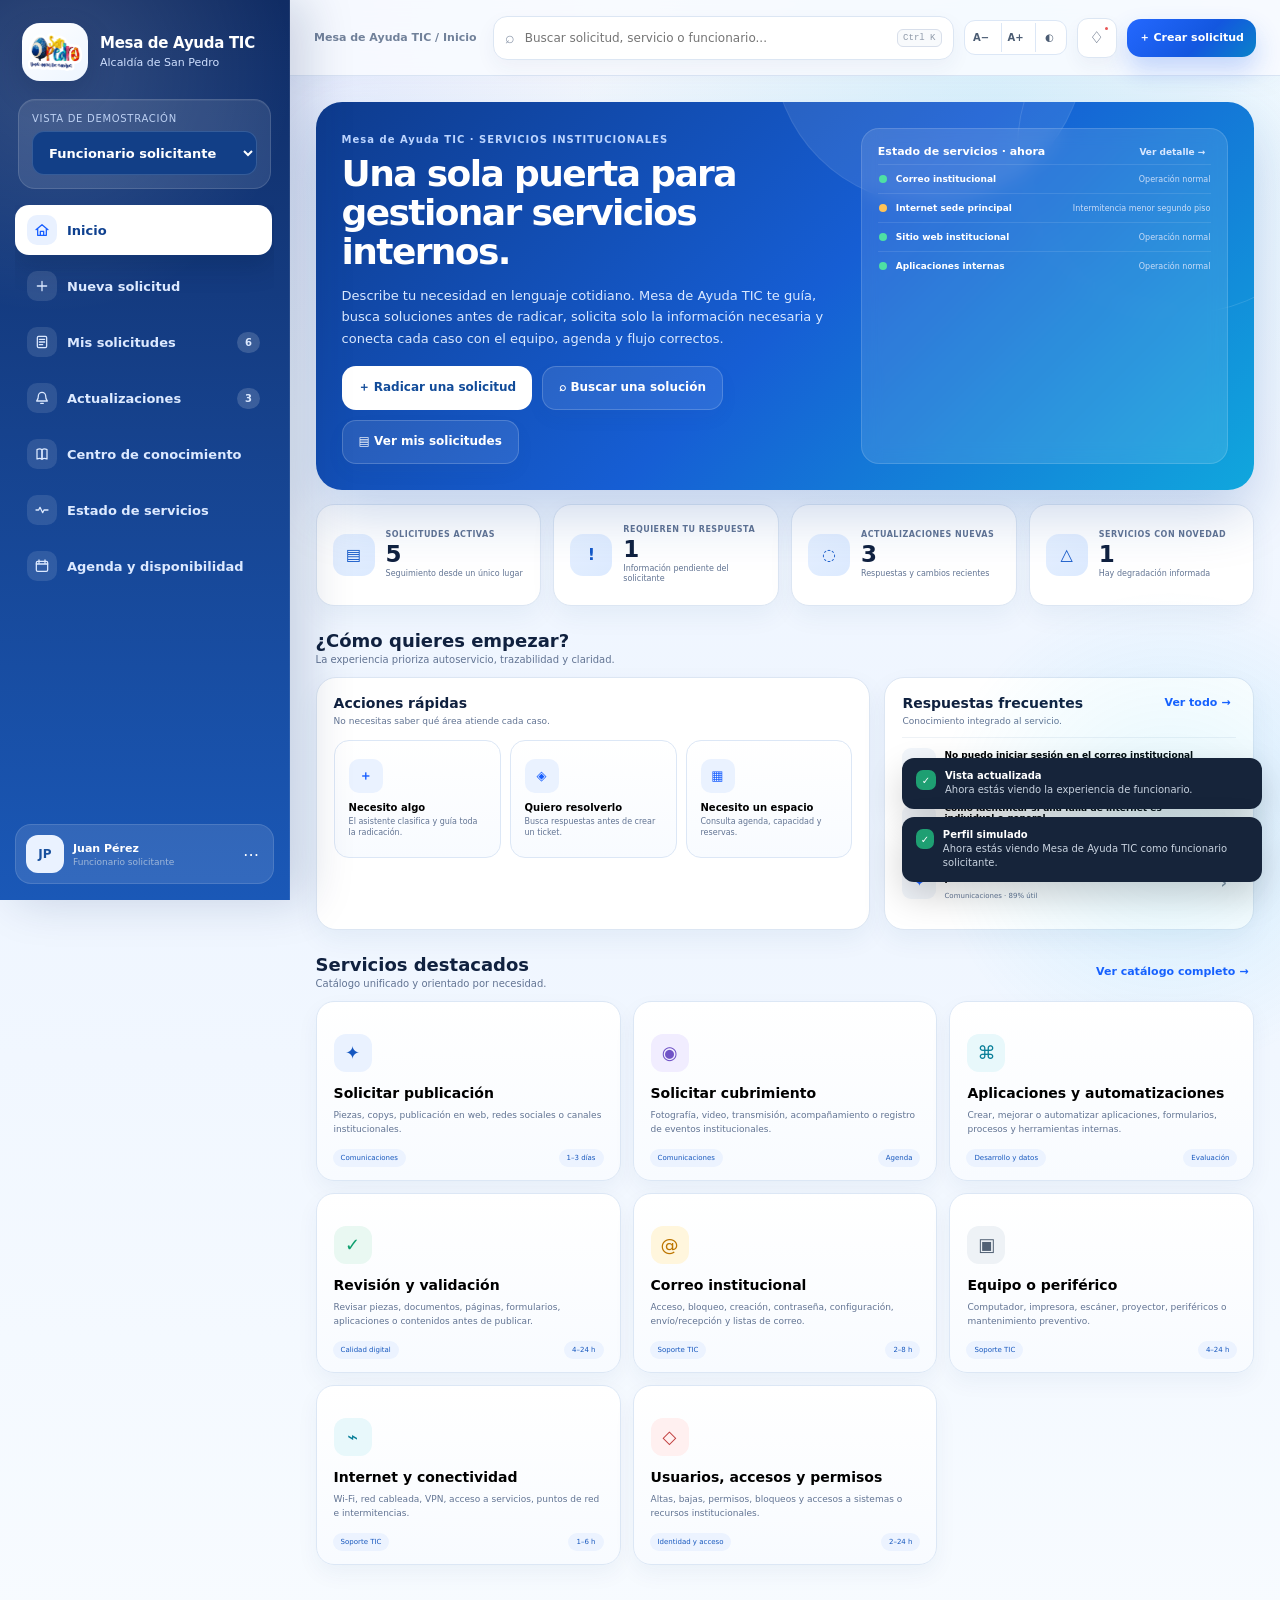
==== commit 2e510819: "Add files via upload" ====
--- a/index.html
+++ b/index.html
@@ -3,20 +3,20 @@
 <head>
   <meta charset="UTF-8" />
   <meta name="viewport" content="width=device-width, initial-scale=1.0" />
-  <title>Mesa 360 · Alcaldía</title>
+  <title>Mesa de Ayuda TIC · Alcaldía</title>
   <meta name="description" content="Prototipo de mesa de ayuda modular para una alcaldía" />
   <link rel="stylesheet" href="styles.css" />
   <link rel="stylesheet" href="v05.css" />
   <link rel="stylesheet" href="v06.css" />
-  <link rel="stylesheet" href="v07.css" />
+  <link rel="stylesheet" href="v08.css" />
 </head>
 <body>
   <div class="app-shell">
     <aside class="sidebar" id="sidebar">
-      <div class="brand">
-        <div class="brand-mark">SP</div>
+      <div class="brand brand-san-pedro">
+        <div class="brand-logo-wrap"><img src="assets/logo-san-pedro-crop.png" alt="San Pedro · Donde nacen los sueños" /></div>
         <div class="brand-copy">
-          <strong>MESA 360</strong>
+          <strong>Mesa de Ayuda TIC</strong>
           <span>Alcaldía de San Pedro</span>
         </div>
       </div>
@@ -65,7 +65,7 @@
     <main class="main">
       <header class="topbar">
         <button class="menu-toggle" id="menuToggle" aria-label="Abrir menú">☰</button>
-        <div class="breadcrumb" id="breadcrumb">Mesa 360 / Inicio</div>
+        <div class="breadcrumb" id="breadcrumb">Mesa de Ayuda TIC / Inicio</div>
         <div class="top-actions">
           <div class="search-box">
             <span>⌕</span>
@@ -128,7 +128,7 @@
         <input id="commandInput" type="search" placeholder="Busca o escribe una acción: crear cubrimiento, abrir agenda, MA-2026..." autocomplete="off" />
         <kbd>ESC</kbd>
       </div>
-      <div class="command-hint" id="commandTitle">CENTRO DE COMANDOS · MESA 360</div>
+      <div class="command-hint" id="commandTitle">CENTRO DE COMANDOS · Mesa de Ayuda TIC</div>
       <div class="command-results" id="commandResults"></div>
     </div>
   </div>
@@ -136,6 +136,6 @@
   <script src="app.js"></script>
   <script src="v05.js"></script>
   <script src="v06.js"></script>
-  <script src="v07.js"></script>
+  <script src="v08.js"></script>
 </body>
 </html>
--- a/v08.css
+++ b/v08.css
@@ -0,0 +1,244 @@
+/* =========================================================
+   Mesa de Ayuda TIC · v0.8 · Visual Experience Rebuild
+   ========================================================= */
+:root{
+  --bg:#f1f6ff;
+  --surface:#ffffff;
+  --surface-2:#f8fbff;
+  --ink:#10213f;
+  --muted:#627493;
+  --line:#dce7f6;
+  --primary:#165dff;
+  --primary-2:#0f45b4;
+  --primary-soft:#eaf2ff;
+  --cyan:#11bff0;
+  --cyan-soft:#e7faff;
+  --green:#0fa878;
+  --green-soft:#e7f8f2;
+  --amber:#d28b0d;
+  --amber-soft:#fff5dc;
+  --red:#d94d5b;
+  --red-soft:#fff0f2;
+  --purple:#7257dc;
+  --purple-soft:#f0edff;
+  --shadow:0 24px 60px rgba(24,67,142,.12);
+  --shadow-sm:0 10px 28px rgba(25,63,120,.08);
+  --radius:22px;
+  --radius-sm:14px;
+  --sidebar:290px;
+}
+*{box-sizing:border-box}
+html,body{min-height:100%;scroll-behavior:smooth}
+body{
+  color:var(--ink);
+  background:
+    radial-gradient(circle at 78% 8%,rgba(20,189,241,.12),transparent 24%),
+    radial-gradient(circle at 14% 0%,rgba(60,99,246,.12),transparent 22%),
+    linear-gradient(180deg,#f8fbff 0%,#eef5ff 48%,#f7fbff 100%);
+  font-family:"Century Gothic",Inter,ui-sans-serif,system-ui,-apple-system,BlinkMacSystemFont,"Segoe UI",sans-serif;
+}
+body:before{content:"";position:fixed;right:-140px;bottom:-180px;width:500px;height:500px;border-radius:50%;background:radial-gradient(circle,rgba(16,184,240,.12),rgba(16,184,240,0) 68%);pointer-events:none;z-index:0}
+button,input,select,textarea{font:inherit}
+button{cursor:pointer}
+
+/* Shell */
+.sidebar{
+  width:var(--sidebar);
+  padding:18px 15px 16px;
+  background:linear-gradient(180deg,#102c64 0%,#16428d 48%,#1a58b7 100%);
+  box-shadow:16px 0 45px rgba(10,40,95,.18);
+  border-right:1px solid rgba(255,255,255,.08);
+}
+.sidebar:after{content:"";position:absolute;inset:0;pointer-events:none;background:radial-gradient(circle at 18% 8%,rgba(255,255,255,.14),transparent 28%)}
+.brand-san-pedro{position:relative;z-index:1;display:grid;grid-template-columns:66px minmax(0,1fr);gap:12px;align-items:center;padding:5px 7px 18px}
+.brand-logo-wrap{width:66px;height:58px;border-radius:18px;display:grid;place-items:center;background:linear-gradient(145deg,#fff,#edf5ff);box-shadow:0 12px 28px rgba(5,27,70,.24);overflow:hidden;padding:5px}
+.brand-logo-wrap img{display:block;width:100%;height:100%;object-fit:contain}
+.brand-copy strong{font-size:15px;line-height:1.15;letter-spacing:-.02em;color:#fff}
+.brand-copy span{font-size:11px;color:#cfe0ff;margin-top:4px}
+.role-switcher{position:relative;z-index:1;margin:0 3px 16px;padding:13px;border-radius:17px;background:rgba(255,255,255,.10);border:1px solid rgba(255,255,255,.13);box-shadow:inset 0 1px 0 rgba(255,255,255,.06)}
+.role-label{font-size:10px;color:#bdd1f3;letter-spacing:.07em;margin-bottom:7px}
+.role-switcher select{height:44px;padding:0 12px;border-radius:12px;background:#123f87;color:#fff;border:1px solid rgba(255,255,255,.15);font-size:13px;font-weight:700}
+.nav-list{position:relative;z-index:1;gap:6px;padding-right:2px}
+.nav-section{font-size:9px;letter-spacing:.1em;color:#9db8e5;padding:14px 11px 5px}
+.nav-item{min-height:47px;border-radius:14px;padding:9px 11px;gap:10px;font-size:13px;font-weight:700;color:#dce9ff;border:1px solid transparent;transition:background .18s ease,transform .18s ease,border-color .18s ease}
+.nav-item:hover{background:rgba(255,255,255,.09);border-color:rgba(255,255,255,.08);transform:translateX(2px)}
+.nav-item.active{background:#fff;color:#0e408f;border-color:rgba(255,255,255,.3);box-shadow:0 12px 26px rgba(5,27,70,.22)}
+.nav-icon{width:30px;height:30px;display:grid;place-items:center;border-radius:10px;background:rgba(255,255,255,.11);font-size:15px;flex:none}
+.nav-icon svg{width:16px;height:16px;stroke:currentColor;fill:none;stroke-width:1.9;stroke-linecap:round;stroke-linejoin:round}
+.nav-item.active .nav-icon{background:#e9f1ff;color:#165dff}
+.nav-badge{font-size:10px;min-width:23px;height:21px;background:rgba(255,255,255,.16)}
+.nav-item.active .nav-badge{background:#e7efff;color:#1454c0}
+.profile-mini{position:relative;z-index:1;border-radius:16px;padding:10px;background:rgba(255,255,255,.11);border:1px solid rgba(255,255,255,.12);grid-template-columns:38px 1fr 28px}
+.profile-mini .avatar{width:38px;height:38px;border-radius:12px}
+.profile-mini strong{font-size:11px}.profile-mini span{font-size:9px}
+.main{margin-left:var(--sidebar);min-width:0}
+.topbar{height:76px;padding:0 24px;background:rgba(248,251,255,.86);backdrop-filter:blur(18px);border-bottom:1px solid rgba(192,208,234,.55);box-shadow:0 5px 24px rgba(31,65,122,.04)}
+.breadcrumb{font-size:11px;font-weight:700;color:#71819a}
+.search-box{height:44px;width:min(470px,36vw);border-radius:14px;background:#fff;border:1px solid #dce6f3;box-shadow:0 8px 20px rgba(30,63,118,.05)}
+.search-box input{font-size:12px}
+.a11y-tools{display:flex;gap:5px}
+.notification-btn{width:40px;height:40px;background:#fff;border:1px solid #dce6f3;box-shadow:0 8px 18px rgba(30,63,118,.05)}
+.view{max-width:none;width:100%;padding:26px clamp(18px,2vw,34px) 52px}
+.view.active{display:block!important;min-height:calc(100vh - 76px);animation:viewEnter .22s ease}
+@keyframes viewEnter{from{opacity:.55;transform:translateY(5px)}to{opacity:1;transform:none}}
+.page-head,.calendar-page-head,.admin360-head,.wf-v6-head,.catalog-v6-head{margin-bottom:20px}
+.page-head h1,.calendar-page-head h1,.admin360-head h1,.wf-v6-head h1,.catalog-v6-head h1{font-size:32px!important;line-height:1.12;letter-spacing:-.04em!important;margin:5px 0 7px!important;color:#122541!important}
+.page-head p,.calendar-page-head p,.admin360-head p,.wf-v6-head p,.catalog-v6-head p{font-size:13px!important;line-height:1.6!important;max-width:900px!important;color:#647592!important}
+.eyebrow{font-size:10px!important;letter-spacing:.1em!important;font-weight:900}
+
+/* Buttons */
+.btn{min-height:44px;border-radius:14px;padding:10px 16px;font-size:12px;font-weight:800;line-height:1.25;text-align:center;justify-content:center;transition:transform .18s ease,box-shadow .18s ease,filter .18s ease}
+.btn:hover{transform:translateY(-2px)}
+.btn-primary{color:#fff;background:linear-gradient(135deg,#2468ff 0%,#1357df 58%,#0a83c9 100%);box-shadow:0 13px 26px rgba(26,94,238,.24)}
+.btn-primary:hover{box-shadow:0 17px 32px rgba(26,94,238,.29);filter:saturate(1.06)}
+.btn-secondary{background:#fff;color:#284260;border:1px solid #d5e2f2;box-shadow:0 8px 18px rgba(39,73,128,.05)}
+.btn-soft{background:#eaf2ff;color:#1558c6;border:1px solid #d5e5ff}
+.btn.compact{min-height:38px;padding:8px 12px;font-size:11px}
+.icon-btn{border-radius:11px}
+
+/* Universal cards */
+.card,.home-v5-metric,.service-journey-card,.knowledge-preview,.knowledge-search-hero,.knowledge-card,.knowledge-detail,.status-card,.status-summary,.my-request-card,.notification-feed,.notification-settings,.asset-kpi,.asset-list-panel,.asset-detail-panel,.continuity-table,.continuity-kpi,.radar-card,.admin360-kpis>div,.service-studio,.role-studio,.notification-studio,.template-studio,.matrix-studio,.audit-studio,.workflow-v6{
+  border-color:#dce6f3!important;
+  box-shadow:0 10px 26px rgba(25,63,118,.06)!important;
+}
+
+/* Home v5 actual surface */
+.home-command-hero{position:relative;overflow:hidden;border-radius:26px!important;padding:26px!important;background:linear-gradient(135deg,#0e3b8d 0%,#165ed4 52%,#10a7dd 100%)!important;box-shadow:0 24px 55px rgba(17,75,166,.22)!important}
+.home-command-hero:before{content:"";position:absolute;width:310px;height:310px;border-radius:50%;right:18%;top:-210px;background:rgba(255,255,255,.09);border:1px solid rgba(255,255,255,.08)}
+.home-command-hero:after{width:330px!important;height:330px!important;right:-95px!important;top:-120px!important;border-color:rgba(255,255,255,.12)!important}
+.home-command-grid{grid-template-columns:minmax(0,1.25fr) minmax(310px,.75fr)!important;gap:22px!important}
+.home-command-hero h1{font-size:36px!important;line-height:1.08!important;margin:8px 0 12px!important}
+.home-command-hero p{font-size:13px!important;line-height:1.65!important;max-width:760px!important;color:#d9e8ff!important}
+.home-command-actions{gap:10px!important;margin-top:17px!important}
+.home-command-actions .btn{min-width:170px}
+.service-health-panel{padding:16px!important;border-radius:18px!important;background:rgba(255,255,255,.11)!important}
+.service-health-head strong{font-size:11px!important}.service-health-head button{font-size:9px!important}
+.service-health-row{padding:9px 1px!important}.service-health-row strong{font-size:9px!important}.service-health-row span{font-size:8px!important}
+.home-v5-strip{grid-template-columns:repeat(4,minmax(0,1fr))!important;gap:12px!important;margin-top:14px!important}
+.home-v5-metric{min-height:102px!important;padding:16px!important;border-radius:18px!important;grid-template-columns:42px 1fr!important;gap:11px!important;background:#fff!important}
+.home-v5-metric>span{width:42px!important;height:42px!important;border-radius:13px!important;background:linear-gradient(145deg,#e7f1ff,#dceaff)!important;color:#1459c9!important;font-size:16px!important}
+.home-v5-metric small{font-size:8px!important}.home-v5-metric strong{font-size:23px!important}.home-v5-metric p{font-size:8px!important;line-height:1.35!important}
+.section-head{margin:24px 0 12px!important}.section-head h2{font-size:18px!important}.section-head p{font-size:10px!important}
+.service-journey-grid{grid-template-columns:minmax(0,1.2fr) minmax(300px,.8fr)!important;gap:14px!important}
+.service-journey-card,.knowledge-preview{border-radius:20px!important;padding:17px!important;background:#fff!important}
+.service-journey-card h3,.knowledge-preview-head h3{font-size:14px!important}.service-journey-card>p,.knowledge-preview-head p{font-size:9px!important}
+.journey-actions{gap:9px!important}.journey-action{min-height:118px!important;border-radius:15px!important;padding:14px!important;background:linear-gradient(180deg,#fff,#f8fbff)!important}
+.journey-action>span{width:34px!important;height:34px!important;border-radius:10px!important;font-size:13px!important}.journey-action strong{font-size:10px!important}.journey-action small{font-size:8px!important;line-height:1.45!important}
+.mini-article{grid-template-columns:34px 1fr 16px!important;padding:10px 0!important}.mini-article>span{width:34px!important;height:34px!important}.mini-article strong{font-size:9px!important}.mini-article small{font-size:7px!important}
+
+/* Service cards */
+.service-grid{grid-template-columns:repeat(4,minmax(0,1fr));gap:12px!important}
+.service-card{min-height:180px!important;padding:17px!important;border-radius:18px!important;background:linear-gradient(180deg,#fff 0%,#f8fbff 100%)!important;border:1px solid #dce7f5!important;box-shadow:0 9px 22px rgba(25,63,118,.05)!important;transition:transform .2s ease,box-shadow .2s ease,border-color .2s ease!important}
+.service-card:hover{transform:translateY(-4px)!important;border-color:#b8d0f2!important;box-shadow:0 18px 32px rgba(27,72,151,.11)!important}
+.service-card h3{font-size:14px!important;line-height:1.3!important;margin:11px 0 7px!important}.service-card p{font-size:9px!important;line-height:1.5!important;margin-bottom:12px!important}.service-meta{gap:5px!important}.service-meta span{font-size:7px!important;padding:5px 8px!important;border-radius:999px;background:#ecf3ff!important;color:#1758be!important}
+
+/* My requests */
+.requester-toolbar{margin:10px 0 12px!important;gap:10px!important}
+.request-tabs{padding:4px!important;border-radius:13px!important;background:#e9f0fa!important}.request-tabs button{min-height:34px;padding:7px 11px!important;font-size:8px!important;border-radius:9px!important}.request-tabs button span{font-size:7px!important}
+.request-search{height:40px!important;min-width:300px!important;border-radius:12px!important}.request-search input{font-size:9px!important}
+.my-request-list{gap:8px!important}.my-request-card{min-height:78px!important;grid-template-columns:minmax(0,1.6fr) 165px 165px 18px!important;gap:12px!important;border-radius:16px!important;padding:13px 14px!important;background:#fff!important}.my-request-card.unread{border-left:4px solid #1660f5!important}.my-request-card.action{background:#fffaf1!important;border-color:#f0d599!important}.my-request-card h3{font-size:10px!important;line-height:1.35!important;margin:4px 0!important}.my-request-card small{font-size:7.5px!important}.my-request-idline b{font-size:7px!important}.my-request-mid strong,.my-request-right strong{font-size:8px!important}.my-request-mid span,.my-request-right span{font-size:7px!important}.unread-chip,.action-chip{font-size:6px!important;padding:3px 6px!important}
+
+/* Knowledge */
+.knowledge-search-hero{padding:20px!important;border-radius:20px!important;background:linear-gradient(135deg,#fff 0%,#f8fbff 70%,#eef9ff 100%)!important}
+.knowledge-search-hero h1{font-size:26px!important;line-height:1.15!important;margin:5px 0 7px!important}.knowledge-search-hero>p{font-size:10px!important;line-height:1.5!important;max-width:790px!important}.knowledge-searchbar{height:46px!important;margin-top:13px!important;border-radius:13px!important;border:1.5px solid #bcd1ef!important;background:#fff!important}.knowledge-searchbar input{font-size:10px!important}.knowledge-filters{gap:6px!important;margin:10px 0!important}.knowledge-filters button{min-height:32px;padding:6px 10px!important;font-size:7.5px!important;border-radius:999px!important}
+.knowledge-workspace{grid-template-columns:minmax(0,1fr) minmax(350px,380px)!important;gap:12px!important;margin-top:10px!important}.knowledge-list{gap:7px!important}.knowledge-card{min-height:70px!important;grid-template-columns:38px 1fr 14px!important;gap:10px!important;padding:12px!important;border-radius:14px!important;background:#fff!important}.knowledge-card>span{width:38px!important;height:38px!important;border-radius:11px!important}.knowledge-card h3{font-size:9px!important;margin-bottom:3px!important}.knowledge-card p{font-size:7.5px!important;line-height:1.4!important}.knowledge-card small{font-size:6.5px!important;margin-top:5px!important}.knowledge-detail{top:88px!important;border-radius:18px!important;padding:16px!important}.knowledge-detail .article-kicker{font-size:6.5px!important}.knowledge-detail h2{font-size:17px!important}.knowledge-detail .article-meta{font-size:6.5px!important}.article-body{font-size:8px!important;line-height:1.7!important}.article-actions span,.article-actions button{font-size:7px!important}
+
+/* Status */
+.status-summary{padding:16px!important;border-radius:18px!important;background:#fff8e9!important;border-color:#f0d69a!important}.status-summary h2{font-size:17px!important}.status-summary p{font-size:8px!important}.status-big-icon{width:44px!important;height:44px!important;border-radius:13px!important}
+.status-grid{grid-template-columns:repeat(3,minmax(0,1fr))!important;gap:10px!important;margin-top:12px!important}.status-card{min-height:98px!important;padding:12px!important;border-radius:15px!important}.status-card-head strong{font-size:9px!important}.status-indicator{font-size:6.5px!important}.status-card p{font-size:7.5px!important;margin:8px 0!important}.status-card small{font-size:6.5px!important}.status-history i{height:8px!important}
+
+/* Notifications */
+.notification-layout{gap:14px!important}.notification-feed,.notification-settings{border-radius:18px!important}.notification-feed-head{padding:14px 16px!important}.notification-item{padding:13px 15px!important}.notification-copy strong{font-size:9px!important}.notification-copy p{font-size:8px!important;line-height:1.45!important}.notification-copy small{font-size:7px!important}.notification-settings{padding:16px!important}.notification-settings h3{font-size:13px!important}.notification-settings>p{font-size:8px!important;line-height:1.5!important}.pref-row strong{font-size:8px!important}.pref-row small{font-size:6.5px!important}
+
+/* Calendar - main redesign */
+.calendar-page-head{display:flex!important;justify-content:space-between!important;gap:18px!important;align-items:flex-end!important}
+.calendar-head-actions{display:flex!important;align-items:center!important;gap:8px!important;flex-wrap:wrap!important}.calendar-nav-group{background:#fff!important;border:1px solid #dce7f4!important;border-radius:14px!important;padding:3px!important;box-shadow:0 8px 18px rgba(28,63,117,.05)!important}.calendar-arrow{width:36px!important;height:36px!important}.date-display{height:36px!important;padding:0 12px!important;border-radius:10px!important;font-size:10px!important;font-weight:800!important}
+.calendar-kpis{display:grid!important;grid-template-columns:repeat(4,minmax(0,1fr))!important;gap:10px!important;margin:13px 0!important}.calendar-kpi{min-height:94px!important;padding:14px!important;border-radius:18px!important;background:#fff!important;border:1px solid #dce7f4!important;box-shadow:0 9px 22px rgba(25,63,118,.05)!important}.calendar-kpi .kpi-icon{width:36px!important;height:36px!important;border-radius:12px!important;font-size:13px!important}.calendar-kpi small{font-size:7px!important}.calendar-kpi strong{font-size:20px!important;margin:2px 0!important}.calendar-kpi span{font-size:7px!important;line-height:1.4!important}
+.scheduler-layout{display:grid!important;grid-template-columns:300px minmax(0,1fr)!important;gap:12px!important;align-items:start!important}.scheduler-layout.focus-mode{grid-template-columns:1fr!important}.scheduler-finder,.scheduler-main{border-radius:20px!important;border:1px solid #dce7f4!important;background:#fff!important;box-shadow:0 12px 28px rgba(25,63,118,.06)!important;overflow:hidden!important}.scheduler-finder{padding:15px!important}.finder-title{gap:9px!important}.finder-title h3{font-size:13px!important}.finder-title p{font-size:8px!important;line-height:1.45!important}.finder-mark{width:34px!important;height:34px!important;border-radius:11px!important}.scheduler-finder label{font-size:7px!important;margin-bottom:4px!important}.finder-control{height:38px!important;border-radius:10px!important;padding:0 9px!important;font-size:8px!important}.finder-row{gap:7px!important}.finder-check{font-size:7.5px!important}.finder-subhead strong{font-size:8px!important}.finder-subhead span{font-size:6px!important}.slot-suggestion{padding:9px!important;border-radius:12px!important}.slot-suggestion strong{font-size:8px!important}.slot-suggestion small{font-size:6.5px!important}.finder-create{min-height:38px!important;font-size:8px!important;border-radius:11px!important}
+.scheduler-toolbar{min-height:58px!important;padding:9px 11px!important;background:linear-gradient(180deg,#fbfdff,#f5f9ff)!important}.view-segment{border-radius:10px!important}.view-segment button{font-size:8px!important;padding:7px 11px!important}.scheduler-context strong{font-size:9px!important}.scheduler-context>span:last-child{font-size:6.5px!important}.scheduler-tool{min-height:34px!important;padding:7px 10px!important;border-radius:10px!important;font-size:7px!important}
+.scheduler-commandbar{min-height:52px!important;padding:8px 11px!important;gap:8px!important;background:#fff!important}.zoom-btn{width:32px!important;height:32px!important;border-radius:10px!important}.zoom-readout span{font-size:5.5px!important}.zoom-readout strong{font-size:8px!important}.zoom-range{width:120px!important}
+.scheduler-scroll{background:#fff!important}.resource-header,.resource-row{grid-template-columns:220px minmax(980px,1fr) 155px!important;min-width:1355px!important}.resource-header{height:48px!important;background:#f7faff!important}.resource-header-person,.resource-header-next{display:flex!important;align-items:center!important;padding:0 12px!important;font-size:7px!important;letter-spacing:.04em!important;color:#6e7f99!important}.timeline-ruler{height:48px!important;background:#f7faff!important}.ruler-hour strong{font-size:7.5px!important}.ruler-hour span{font-size:5.5px!important}.resource-row{min-height:104px!important;background:#fff!important}.resource-row:hover{background:#fbfdff!important}.resource-person{padding:12px!important}.resource-avatar{width:39px!important;height:39px!important;border-radius:12px!important}.resource-copy>strong{font-size:10px!important}.resource-copy>span{font-size:7px!important}.resource-meta span{font-size:6px!important}.resource-timeline{min-height:104px!important;background:linear-gradient(180deg,#fff,#fbfdff)!important}.free-window{top:59px!important;height:30px!important;border-radius:9px!important;background:#eaf9f3!important;border:1px dashed #8fd6bc!important;color:#0d9367!important}.free-window strong{font-size:6.5px!important}.free-window span{font-size:5.5px!important}.schedule-event{top:16px!important;height:40px!important;border-radius:10px!important;padding:6px 7px!important;box-shadow:0 5px 14px rgba(28,69,128,.10)!important}.schedule-event strong{font-size:7px!important}.schedule-event span{font-size:6px!important}.schedule-event.coverage{background:linear-gradient(135deg,#eeeaff,#e6e1ff)!important}.schedule-event.support{background:linear-gradient(135deg,#e7f6ff,#ddf2ff)!important}.schedule-event.meeting{background:linear-gradient(135deg,#fff4dd,#ffedc6)!important}.schedule-event.development{background:linear-gradient(135deg,#e7f8f7,#dff5f3)!important}.schedule-event.review{background:linear-gradient(135deg,#edf8ea,#e5f4e1)!important}.resource-next{padding:12px 9px!important}.resource-next>span{font-size:6px!important}.resource-next strong{font-size:8px!important}.resource-next button{min-height:30px!important;padding:5px 7px!important;border-radius:8px!important;font-size:6px!important}.now-line{box-shadow:0 0 0 1px rgba(223,71,84,.12)}
+.week-head,.week-row{grid-template-columns:200px repeat(5,minmax(150px,1fr))!important;min-width:950px!important}.week-head>div{font-size:7px!important;padding:10px!important}.week-day-head strong{font-size:13px!important}.week-day-head span,.week-day-head small{font-size:6px!important}.week-row{min-height:90px!important}.week-person{padding:11px!important}.week-person strong{font-size:9px!important}.week-person span{font-size:7px!important}.week-cell{padding:10px!important}.week-cell-top strong{font-size:9px!important}.week-cell-top span,.week-cell small{font-size:6.5px!important}
+
+/* Team / reports */
+.team-grid{grid-template-columns:repeat(3,minmax(0,1fr))!important;gap:12px!important}.team-card{padding:15px!important;border-radius:18px!important}.person-head .avatar{width:40px!important;height:40px!important}.person-head h3{font-size:11px!important}.person-head p{font-size:7px!important}.skill{font-size:6.5px!important;padding:5px 7px!important}.next-slot{font-size:6.5px!important}.chart-card{border-radius:18px!important;padding:15px!important}.chart-card h3{font-size:12px!important}.chart-card p{font-size:8px!important}.bar-chart{height:190px!important}.bar-col span{font-size:7px!important}.donut{width:140px!important;height:140px!important}.legend-item{font-size:7px!important}
+
+/* Continuity / Assets */
+.continuity-hero{gap:12px!important}.radar-card{border-radius:18px!important;padding:17px!important;background:linear-gradient(135deg,#0e3d8c,#145cc4)!important;color:#fff!important}.radar-card>span{font-size:7px!important}.radar-card h2{font-size:18px!important}.radar-card p{font-size:8px!important;line-height:1.55!important}.continuity-kpis{gap:8px!important}.continuity-kpi{border-radius:15px!important;padding:13px!important}.continuity-kpi small{font-size:6px!important}.continuity-kpi strong{font-size:20px!important}.continuity-kpi span{font-size:6.5px!important}.continuity-tabs button{font-size:7px!important}.continuity-row{font-size:7px!important}.continuity-row strong{font-size:8px!important}.continuity-row small,.continuity-row span{font-size:6px!important}
+.asset-top-grid{gap:10px!important}.asset-kpi{border-radius:16px!important;padding:13px!important}.asset-kpi span{font-size:6px!important}.asset-kpi strong{font-size:21px!important}.asset-kpi small{font-size:6.5px!important}.asset-workspace{gap:12px!important}.asset-list-panel,.asset-detail-panel{border-radius:18px!important}.asset-toolbar input,.asset-toolbar select{height:38px!important;font-size:8px!important}.asset-table-row{min-height:66px!important}.asset-table-row strong{font-size:8px!important}.asset-table-row small{font-size:6.5px!important}.asset-detail-panel h2{font-size:17px!important}.asset-detail-panel p{font-size:8px!important}.asset-facts span{font-size:6px!important}.asset-facts strong{font-size:8px!important}
+
+/* v0.6 Admin Studio readability */
+.admin360-health{min-width:220px!important;padding:12px 14px!important;border-radius:15px!important}.admin360-health small{font-size:7px!important}.admin360-health strong{font-size:10px!important}.admin360-kpis{gap:10px!important}.admin360-kpis>div{padding:14px!important;border-radius:16px!important}.admin360-kpis span{font-size:7px!important}.admin360-kpis strong{font-size:25px!important}.admin360-kpis small{font-size:7px!important}.admin360-tabs{border-radius:14px!important}.admin360-tabs button{font-size:7.5px!important;padding:9px 11px!important}
+.service-studio{grid-template-columns:240px minmax(540px,1fr) 280px!important;border-radius:19px!important;min-height:650px!important}.studio-pane-head strong{font-size:10px!important}.studio-pane-head span{font-size:7px!important}.studio-search input{font-size:8px!important}.studio-dep-group>span{font-size:6.5px!important}.studio-dep-group button strong{font-size:7.5px!important}.studio-dep-group button small{font-size:6px!important}.studio-builder-head h2{font-size:18px!important}.studio-builder-head p{font-size:8px!important}.studio-service-config label,.studio-inspector label,.notification-inspector label,.template-form label,.wf-inspector label,.create-service-form label{font-size:6.5px!important}.studio-service-config input,.studio-service-config select,.studio-inspector input,.studio-inspector select,.studio-inspector textarea,.notification-inspector input,.notification-inspector select,.notification-inspector textarea,.template-form input,.template-form textarea,.wf-inspector input,.wf-inspector textarea,.create-service-form input,.create-service-form select,.create-service-form textarea{font-size:8px!important;min-height:36px!important;border-radius:9px!important}.form-field-card strong{font-size:7.5px!important}.form-field-card small{font-size:6px!important}.field-palette button{font-size:6.5px!important}.popup-device{border-radius:20px!important;box-shadow:0 20px 50px rgba(25,55,90,.14)!important}.popup-preview-head strong{font-size:10px!important}.popup-question h3{font-size:18px!important}.popup-question p{font-size:8px!important}.popup-question input,.popup-question textarea{font-size:9px!important}.wf-flow-v6{width:430px!important}.wf-node-v6 strong{font-size:8px!important}.wf-node-v6 p{font-size:6px!important}.matrix-summary{gap:8px!important}
+
+/* Guided request modal */
+.request-modal{border-radius:24px!important;box-shadow:0 30px 90px rgba(16,39,82,.28)!important}.modal-header{padding:18px 20px!important}.modal-header h2{font-size:23px!important;margin:4px 0!important}.guided-stepper{padding:10px 15px!important}.step{padding:9px 10px!important}.step strong{font-size:9px!important}.step small{font-size:7px!important}.modal-body{padding:18px 20px!important}.modal-footer{padding:14px 20px!important}
+.guided-intro h3,.review-hero h3{font-size:20px!important}.guided-intro p,.review-hero p{font-size:9px!important;line-height:1.55!important}.guided-family-card,.guided-service-card,.guided-slot-card,.guided-assignee-card{border-radius:14px!important}.guided-family-card strong,.guided-service-card strong,.guided-slot-card strong,.guided-assignee-card strong{font-size:9px!important}.guided-family-card p,.guided-service-card p,.guided-slot-card small,.guided-assignee-card small{font-size:7px!important}
+
+/* Command palette */
+.command-backdrop{backdrop-filter:blur(8px)!important}.command-palette{border-radius:20px!important;box-shadow:0 30px 90px rgba(15,34,73,.30)!important}.command-search-row{min-height:62px!important}.command-search-row input{font-size:13px!important}.command-hint{font-size:7px!important}.command-item{min-height:52px!important;border-radius:12px!important}.command-item strong{font-size:9px!important}.command-item small{font-size:7px!important}
+
+/* Mobile dock created by v08.js */
+.mobile-dock{display:none}
+
+/* Responsive */
+@media(max-width:1450px){
+  .service-grid{grid-template-columns:repeat(3,minmax(0,1fr))}
+  .home-command-grid{grid-template-columns:minmax(0,1.15fr) minmax(290px,.85fr)!important}
+  .calendar-kpis{grid-template-columns:repeat(2,minmax(0,1fr))!important}
+  .service-studio{grid-template-columns:220px minmax(500px,1fr)!important}.studio-inspector{grid-column:1/-1!important;border-left:0!important;border-top:1px solid #e0e7ef!important;display:grid!important;grid-template-columns:repeat(3,1fr)!important}
+}
+@media(max-width:1180px){
+  :root{--sidebar:270px}
+  .topbar{padding:0 18px}.search-box{width:min(330px,32vw)}
+  .home-v5-strip{grid-template-columns:repeat(2,minmax(0,1fr))!important}
+  .service-grid,.team-grid{grid-template-columns:repeat(2,minmax(0,1fr))!important}
+  .home-command-grid,.service-journey-grid{grid-template-columns:1fr!important}
+  .scheduler-layout{grid-template-columns:260px minmax(0,1fr)!important}
+  .knowledge-workspace{grid-template-columns:1fr!important}.knowledge-detail{position:static!important}
+  .status-grid{grid-template-columns:repeat(2,minmax(0,1fr))!important}
+}
+@media(max-width:980px){
+  .main{margin-left:0!important}
+  .sidebar{transform:translateX(-100%);z-index:80}.sidebar.open{transform:none}
+  .menu-toggle{display:grid!important;place-items:center!important}
+  .breadcrumb{display:none!important}
+  .topbar{height:auto;min-height:68px;padding:10px 14px;flex-wrap:wrap}.top-actions{width:calc(100% - 52px);flex-wrap:wrap}.search-box{order:4;width:100%}
+  .view{padding:20px 14px 90px}
+  .scheduler-layout,.scheduler-layout.focus-mode{grid-template-columns:1fr!important}.scheduler-finder{order:2}.scheduler-main{order:1}
+  .mobile-dock{position:fixed;display:grid;grid-template-columns:repeat(5,1fr);left:12px;right:12px;bottom:10px;z-index:70;padding:6px;background:rgba(255,255,255,.94);border:1px solid #d7e4f3;border-radius:20px;box-shadow:0 18px 45px rgba(25,63,118,.20);backdrop-filter:blur(18px)}
+  .mobile-dock button{border:0;background:transparent;border-radius:14px;min-height:50px;color:#6c7d97;display:flex;flex-direction:column;align-items:center;justify-content:center;gap:3px;font-size:8px;font-weight:800}.mobile-dock button svg{width:17px;height:17px;stroke:currentColor;fill:none;stroke-width:2}.mobile-dock button.active{background:#eaf2ff;color:#165dff}.mobile-dock button.radicar{background:linear-gradient(135deg,#2067ff,#0d75cb);color:#fff;box-shadow:0 8px 18px rgba(26,94,238,.22)}
+}
+@media(max-width:780px){
+  .page-head,.calendar-page-head,.admin360-head,.wf-v6-head,.catalog-v6-head{flex-direction:column!important;align-items:flex-start!important}
+  .page-head h1,.calendar-page-head h1,.admin360-head h1,.wf-v6-head h1,.catalog-v6-head h1{font-size:27px!important}
+  .page-head p,.calendar-page-head p{font-size:12px!important}
+  .service-grid,.team-grid,.home-v5-strip,.status-grid,.calendar-kpis{grid-template-columns:1fr!important}
+  .home-command-hero{padding:21px!important}.home-command-hero h1{font-size:29px!important}
+  .home-command-actions{display:grid!important;grid-template-columns:1fr!important}.home-command-actions .btn{width:100%!important}
+  .requester-toolbar{align-items:stretch!important}.request-tabs{width:100%!important}.request-search{width:100%!important;min-width:0!important}
+  .my-request-card{grid-template-columns:1fr 20px!important}.my-request-mid{grid-column:1!important}.my-request-right{display:none!important}
+  .service-studio{display:block!important}.studio-service-list{max-height:240px!important}.studio-inspector{display:block!important}
+}
+@media(max-width:640px){
+  .view{padding:16px 10px 92px}
+  .brand-san-pedro{grid-template-columns:58px 1fr}.brand-logo-wrap{width:58px;height:52px}
+  .home-v5-metric{min-height:92px!important}
+  .knowledge-search-hero{padding:16px!important}.knowledge-search-hero h1{font-size:22px!important}
+  .knowledge-filters{overflow:auto;flex-wrap:nowrap!important;padding-bottom:3px}.knowledge-filters button{white-space:nowrap!important}
+  .status-summary{grid-template-columns:1fr auto!important}.status-card{min-height:90px!important}
+  .calendar-head-actions{width:100%!important}.calendar-head-actions>.btn{width:auto!important}.calendar-nav-group{flex:1!important}.date-display{flex:1!important}
+  .scheduler-toolbar,.scheduler-commandbar{overflow:auto!important;white-space:nowrap!important}
+  .resource-header,.resource-row{grid-template-columns:200px minmax(880px,1fr) 145px!important;min-width:1225px!important}
+  .modal{width:calc(100vw - 12px)!important}.guided-stepper{overflow:auto!important}.step{min-width:145px!important}
+  .btn{min-height:43px!important}
+}
+@media(max-width:420px){
+  .top-actions .a11y-tools{display:none!important}.notification-btn{display:none!important}.top-actions>.btn-primary{display:none!important}
+  .search-box{height:42px}
+  .home-command-hero h1{font-size:26px!important}
+  .page-head h1,.calendar-page-head h1{font-size:25px!important}
+  .mobile-dock{left:8px;right:8px;bottom:8px;border-radius:18px}.mobile-dock button{font-size:7px}
+}
+.topbar-mini-brand{display:none;align-items:center;gap:8px;min-width:0}.topbar-mini-brand img{width:42px;height:32px;object-fit:contain}.topbar-mini-brand strong{font-size:11px;color:#163967;white-space:nowrap}.calendar-brand-chip{margin-left:auto;margin-right:8px;display:flex;flex-direction:column;align-items:flex-end}.calendar-brand-chip span{font-size:7px;text-transform:uppercase;letter-spacing:.08em;color:#1b61d4;font-weight:900}.calendar-brand-chip strong{font-size:9px;color:#38516f;margin-top:2px}
+@media(max-width:980px){.topbar-mini-brand{display:flex}.calendar-brand-chip{display:none}.top-actions{margin-left:auto}}
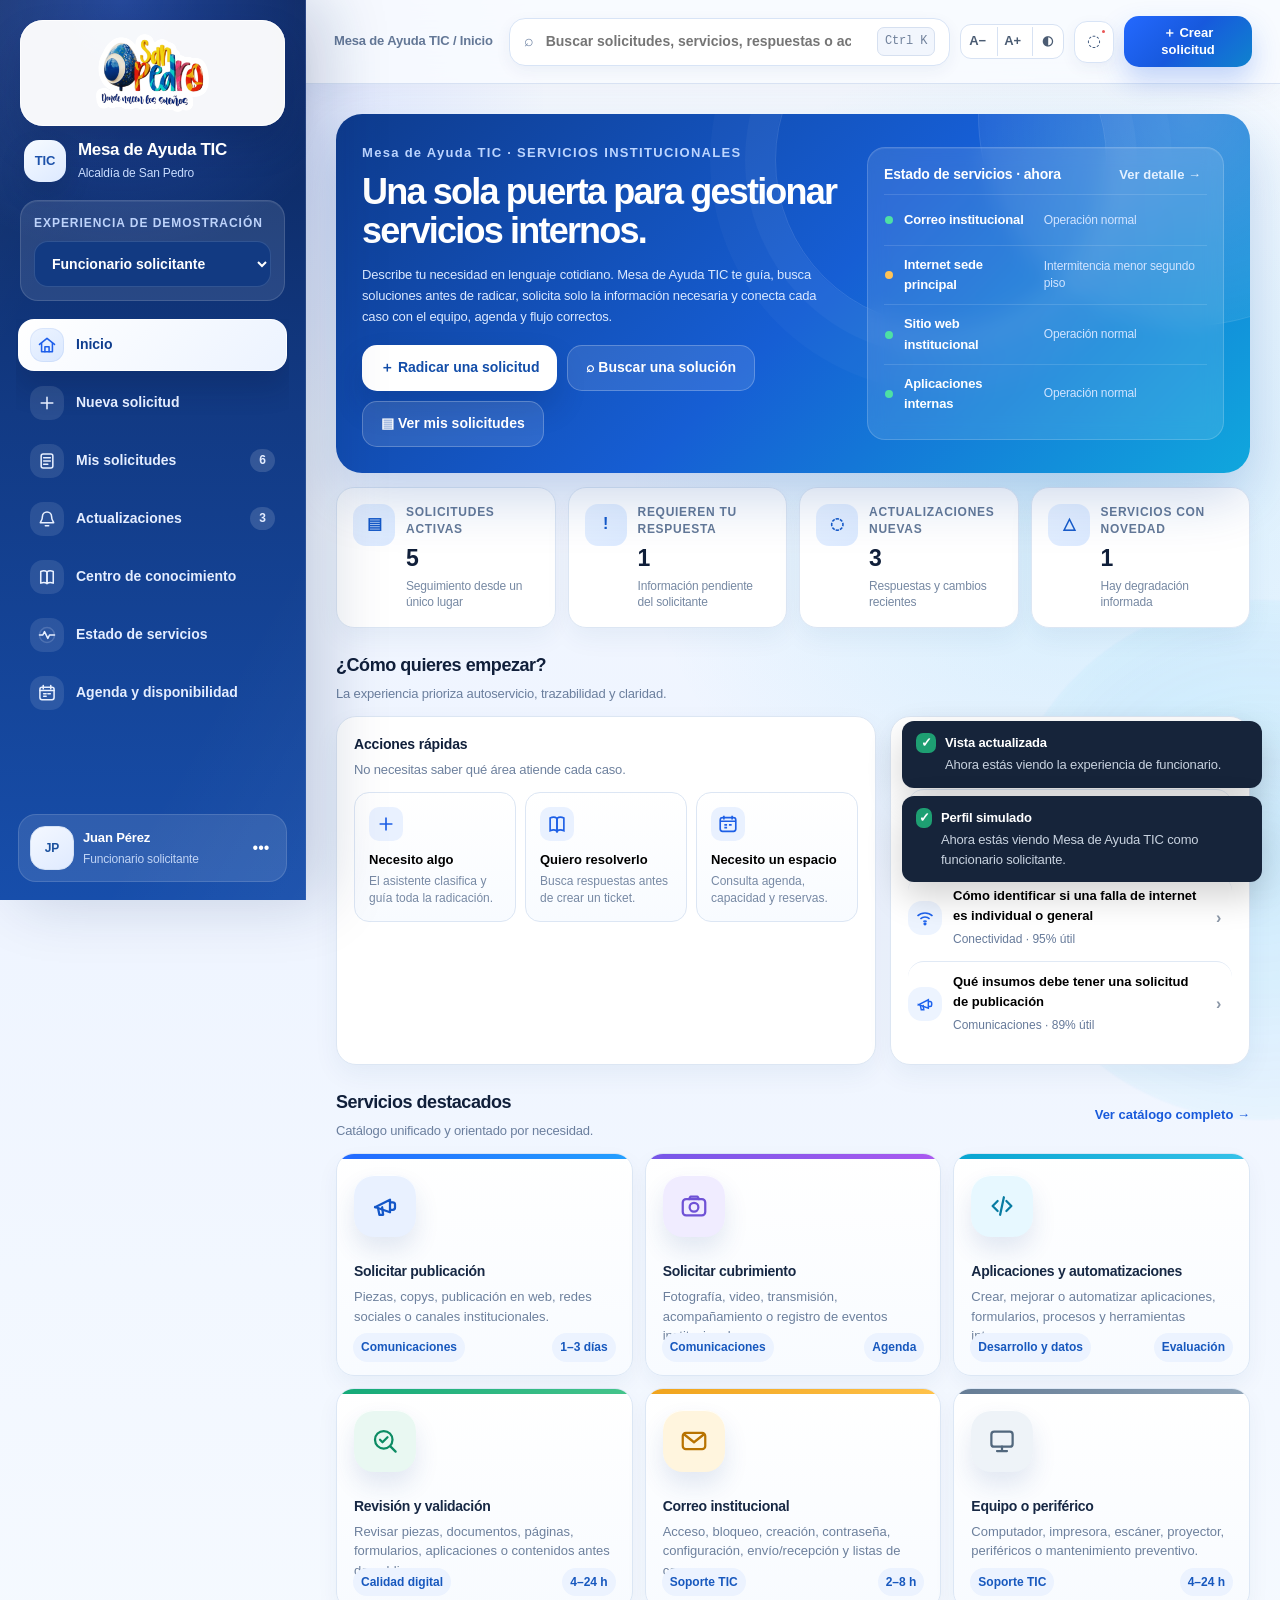
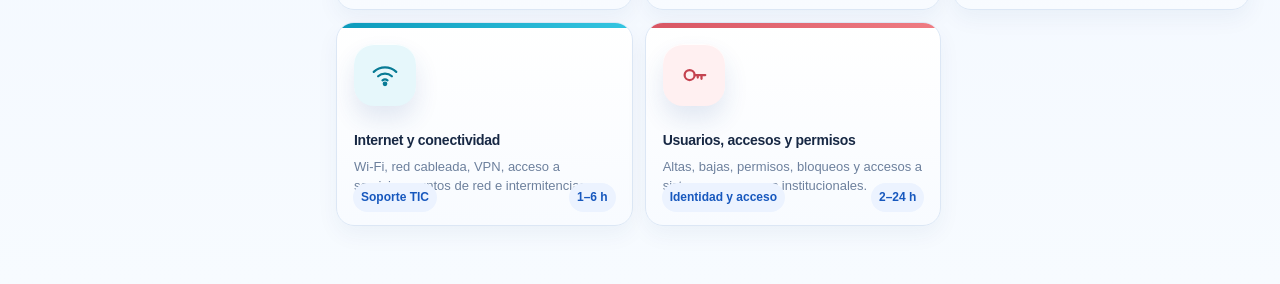
==== commit 1ce8db50: "Add files via upload" ====
--- a/index.html
+++ b/index.html
@@ -2,62 +2,57 @@
 <html lang="es">
 <head>
   <meta charset="UTF-8" />
-  <meta name="viewport" content="width=device-width, initial-scale=1.0" />
-  <title>Mesa de Ayuda TIC · Alcaldía</title>
-  <meta name="description" content="Prototipo de mesa de ayuda modular para una alcaldía" />
-  <link rel="stylesheet" href="styles.css" />
-  <link rel="stylesheet" href="v05.css" />
-  <link rel="stylesheet" href="v06.css" />
-  <link rel="stylesheet" href="v08.css" />
+  <meta name="viewport" content="width=device-width, initial-scale=1, viewport-fit=cover" />
+  <meta name="theme-color" content="#0b2863" />
+  <title>Mesa de Ayuda TIC · Alcaldía de San Pedro</title>
+  <meta name="description" content="Mesa de Ayuda TIC institucional: soporte, comunicaciones, agenda, autoservicio, activos y operación ITSM." />
+  <link rel="stylesheet" href="app.css" />
 </head>
 <body>
   <div class="app-shell">
     <aside class="sidebar" id="sidebar">
-      <div class="brand brand-san-pedro">
-        <div class="brand-logo-wrap"><img src="assets/logo-san-pedro-crop.png" alt="San Pedro · Donde nacen los sueños" /></div>
-        <div class="brand-copy">
-          <strong>Mesa de Ayuda TIC</strong>
-          <span>Alcaldía de San Pedro</span>
+      <div class="brand" aria-label="Mesa de Ayuda TIC · Alcaldía de San Pedro">
+        <div class="brand-visual"><img src="assets/logo-san-pedro.png" alt="San Pedro · Donde nacen los sueños" /></div>
+        <div class="brand-title">
+          <div class="brand-appmark">TIC</div>
+          <div><strong>Mesa de Ayuda TIC</strong><span>Alcaldía de San Pedro</span></div>
         </div>
       </div>
 
       <div class="role-switcher">
-        <span class="role-label">Vista de demostración</span>
-        <select id="roleSelect" aria-label="Cambiar vista">
-          <option value="requester">Funcionario</option>
-          <option value="agent">Gestor</option>
+        <span class="role-label">Experiencia de demostración</span>
+        <select id="roleSelect" aria-label="Cambiar perfil de demostración">
+          <option value="requester">Funcionario solicitante</option>
+          <option value="agent">Gestor de servicio</option>
           <option value="admin">Administrador</option>
         </select>
       </div>
 
-      <nav class="nav-list" id="navList">
-        <button class="nav-item active" data-view="home"><span class="nav-icon">⌂</span><span>Inicio</span></button>
-        <button class="nav-item" data-view="new-request"><span class="nav-icon">＋</span><span>Nueva solicitud</span></button>
-        <button class="nav-item" data-view="my-tickets"><span class="nav-icon">▤</span><span>Mis solicitudes</span><span class="nav-badge" id="myTicketsBadge">4</span></button>
-        <button class="nav-item" data-view="notifications"><span class="nav-icon">◌</span><span>Actualizaciones</span><span class="nav-badge" id="notificationBadge">3</span></button>
-        <button class="nav-item" data-view="knowledge"><span class="nav-icon">◈</span><span>Centro de conocimiento</span></button>
-        <button class="nav-item" data-view="status"><span class="nav-icon">◍</span><span>Estado de servicios</span></button>
-        <button class="nav-item" data-view="calendar"><span class="nav-icon">▦</span><span>Agenda y disponibilidad</span></button>
+      <nav class="nav-list" id="navList" aria-label="Navegación principal">
+        <button class="nav-item active" data-view="home"><span class="nav-icon"></span><span>Inicio</span></button>
+        <button class="nav-item" data-view="new-request"><span class="nav-icon"></span><span>Nueva solicitud</span></button>
+        <button class="nav-item" data-view="my-tickets"><span class="nav-icon"></span><span>Mis solicitudes</span><span class="nav-badge" id="myTicketsBadge">4</span></button>
+        <button class="nav-item" data-view="notifications"><span class="nav-icon"></span><span>Actualizaciones</span><span class="nav-badge" id="notificationBadge">3</span></button>
+        <button class="nav-item" data-view="knowledge"><span class="nav-icon"></span><span>Centro de conocimiento</span></button>
+        <button class="nav-item" data-view="status"><span class="nav-icon"></span><span>Estado de servicios</span></button>
+        <button class="nav-item" data-view="calendar"><span class="nav-icon"></span><span>Agenda y disponibilidad</span></button>
 
-        <div class="nav-section admin-nav">OPERACIÓN</div>
-        <button class="nav-item admin-nav" data-view="ops"><span class="nav-icon">◫</span><span>Centro de operaciones</span></button>
-        <button class="nav-item admin-nav" data-view="continuity"><span class="nav-icon">△</span><span>Incidentes, problemas y cambios</span></button>
-        <button class="nav-item admin-nav" data-view="team"><span class="nav-icon">◉</span><span>Equipo y capacidad</span></button>
-        <button class="nav-item admin-nav" data-view="assets"><span class="nav-icon">▧</span><span>Activos y CMDB</span></button>
-        <button class="nav-item admin-nav" data-view="catalog"><span class="nav-icon">◇</span><span>Catálogo de servicios</span></button>
-        <button class="nav-item admin-nav" data-view="reports"><span class="nav-icon">⌁</span><span>Indicadores</span></button>
-        <button class="nav-item admin-only" data-view="workflows"><span class="nav-icon">⌘</span><span>Diseñador de workflows</span></button>
-        <button class="nav-item admin-only" data-view="admin"><span class="nav-icon">⚙</span><span>Administración 360</span></button>
+        <div class="nav-section admin-nav">Operación</div>
+        <button class="nav-item admin-nav" data-view="ops"><span class="nav-icon"></span><span>Centro de operaciones</span></button>
+        <button class="nav-item admin-nav" data-view="continuity"><span class="nav-icon"></span><span>Incidentes, problemas y cambios</span></button>
+        <button class="nav-item admin-nav" data-view="team"><span class="nav-icon"></span><span>Equipo y capacidad</span></button>
+        <button class="nav-item admin-nav" data-view="assets"><span class="nav-icon"></span><span>Activos y CMDB</span></button>
+        <button class="nav-item admin-nav" data-view="catalog"><span class="nav-icon"></span><span>Catálogo de servicios</span></button>
+        <button class="nav-item admin-nav" data-view="reports"><span class="nav-icon"></span><span>Indicadores</span></button>
+        <button class="nav-item admin-only" data-view="workflows"><span class="nav-icon"></span><span>Diseñador de workflows</span></button>
+        <button class="nav-item admin-only" data-view="admin"><span class="nav-icon"></span><span>Administración</span></button>
       </nav>
 
       <div class="sidebar-footer">
         <div class="profile-mini">
           <div class="avatar">JP</div>
-          <div>
-            <strong>Juan Pérez</strong>
-            <span id="profileRole">Funcionario</span>
-          </div>
-          <button class="icon-btn">⋯</button>
+          <div><strong>Juan Pérez</strong><span id="profileRole">Funcionario solicitante</span></div>
+          <button class="icon-btn" aria-label="Opciones del perfil">•••</button>
         </div>
       </div>
     </aside>
@@ -67,13 +62,17 @@
         <button class="menu-toggle" id="menuToggle" aria-label="Abrir menú">☰</button>
         <div class="breadcrumb" id="breadcrumb">Mesa de Ayuda TIC / Inicio</div>
         <div class="top-actions">
-          <div class="search-box">
-            <span>⌕</span>
-            <input id="globalSearch" type="search" placeholder="Buscar solicitud, servicio o funcionario..." />
+          <div class="search-box" data-command-open title="Buscar en toda la Mesa de Ayuda TIC">
+            <span aria-hidden="true">⌕</span>
+            <input id="globalSearch" type="search" placeholder="Buscar solicitudes, servicios, respuestas o activos…" />
             <kbd>Ctrl K</kbd>
           </div>
-          <div class="a11y-tools" aria-label="Herramientas de accesibilidad"><button class="icon-btn" data-a11y="down" title="Disminuir tamaño de texto">A−</button><button class="icon-btn" data-a11y="up" title="Aumentar tamaño de texto">A+</button><button class="icon-btn" data-a11y="contrast" title="Alto contraste">◐</button></div>
-          <button class="icon-btn notification-btn" title="Actualizaciones" data-view="notifications">♢<span class="notification-dot"></span></button>
+          <div class="a11y-tools" aria-label="Accesibilidad">
+            <button class="icon-btn" data-a11y="down" title="Disminuir texto">A−</button>
+            <button class="icon-btn" data-a11y="up" title="Aumentar texto">A+</button>
+            <button class="icon-btn" data-a11y="contrast" title="Alto contraste">◐</button>
+          </div>
+          <button class="icon-btn notification-btn" title="Actualizaciones" data-view="notifications">◌<span class="notification-dot"></span></button>
           <button class="btn btn-primary compact" data-action="open-new-request">＋ Crear solicitud</button>
         </div>
       </header>
@@ -99,11 +98,8 @@
   <div class="modal-backdrop" id="requestModalBackdrop" hidden>
     <div class="modal request-modal" role="dialog" aria-modal="true" aria-labelledby="requestModalTitle">
       <div class="modal-header">
-        <div>
-          <span class="eyebrow">NUEVA SOLICITUD</span>
-          <h2 id="requestModalTitle">Crear solicitud</h2>
-        </div>
-        <button class="close-btn" data-action="close-request-modal">×</button>
+        <div><span class="eyebrow">Nueva solicitud guiada</span><h2 id="requestModalTitle">Cuéntanos qué necesitas</h2></div>
+        <button class="close-btn" data-action="close-request-modal" aria-label="Cerrar">×</button>
       </div>
       <div class="stepper guided-stepper">
         <div class="step active" data-step="1"><span>1</span><div><strong>Necesidad</strong><small>Te orientamos</small></div></div>
@@ -116,26 +112,17 @@
     </div>
   </div>
 
-  <div class="drawer-backdrop" id="ticketDrawerBackdrop" hidden>
-    <aside class="drawer" id="ticketDrawer"></aside>
-  </div>
+  <div class="drawer-backdrop" id="ticketDrawerBackdrop" hidden><aside class="drawer" id="ticketDrawer"></aside></div>
+  <div class="toast-stack" id="toastStack"></div>
 
-  <div class="toast-stack" id="toastStack"></div>
   <div class="modal-backdrop command-backdrop" id="commandBackdrop" hidden>
     <div class="command-palette" role="dialog" aria-modal="true" aria-labelledby="commandTitle">
-      <div class="command-search-row">
-        <span class="command-symbol">⌕</span>
-        <input id="commandInput" type="search" placeholder="Busca o escribe una acción: crear cubrimiento, abrir agenda, MA-2026..." autocomplete="off" />
-        <kbd>ESC</kbd>
-      </div>
-      <div class="command-hint" id="commandTitle">CENTRO DE COMANDOS · Mesa de Ayuda TIC</div>
+      <div class="command-search-row"><span class="command-symbol">⌕</span><input id="commandInput" type="search" placeholder="Busca o escribe una acción…" autocomplete="off" /><kbd>ESC</kbd></div>
+      <div class="command-hint" id="commandTitle">Centro de comandos · Mesa de Ayuda TIC</div>
       <div class="command-results" id="commandResults"></div>
     </div>
   </div>
 
-  <script src="app.js"></script>
-  <script src="v05.js"></script>
-  <script src="v06.js"></script>
-  <script src="v08.js"></script>
+  <script src="app.bundle.js"></script>
 </body>
 </html>
--- a/app.css
+++ b/app.css
@@ -0,0 +1,1101 @@
+/* ===== functional foundations from styles.css consolidated ===== */
+:root {
+  --bg: #f4f7fb;
+  --surface: #ffffff;
+  --surface-2: #f8fafc;
+  --ink: #142033;
+  --muted: #6f7c90;
+  --line: #e4eaf2;
+  --primary: #1557c0;
+  --primary-2: #0d3f92;
+  --primary-soft: #eaf2ff;
+  --cyan-soft: #e8f8fb;
+  --green: #0e9f6e;
+  --green-soft: #e9f8f2;
+  --amber: #d98b00;
+  --amber-soft: #fff6dd;
+  --red: #d14343;
+  --red-soft: #fff0f0;
+  --purple: #7053c6;
+  --purple-soft: #f1edff;
+  --shadow: 0 18px 42px rgba(37, 52, 82, 0.08);
+  --shadow-sm: 0 6px 18px rgba(37, 52, 82, 0.07);
+  --radius: 18px;
+  --radius-sm: 12px;
+  --sidebar: 262px;
+}
+* { box-sizing: border-box; }
+html, body { margin: 0; min-height: 100%; font-family: "Century Gothic", Inter, ui-sans-serif, system-ui, -apple-system, BlinkMacSystemFont, "Segoe UI", sans-serif; color: var(--ink); background: var(--bg); }
+button, input, select, textarea { font: inherit; }
+button { cursor: pointer; }
+body { overflow-x: hidden; }
+.app-shell { min-height: 100vh; }
+.sidebar { width: var(--sidebar); position: fixed; inset: 0 auto 0 0; z-index: 30; background: #0c2d68; color: #fff; padding: 22px 16px; display: flex; flex-direction: column; box-shadow: 12px 0 30px rgba(4,28,70,.08); transition: transform .25s ease; }
+.brand { display: flex; align-items: center; gap: 12px; padding: 0 6px 22px; }
+.brand-mark { width: 44px; height: 44px; border-radius: 14px; display: grid; place-items: center; font-weight: 800; background: linear-gradient(145deg, #fff, #dce9ff); color: #0d3f92; box-shadow: inset 0 0 0 1px rgba(255,255,255,.3); }
+.brand-copy { display:flex; flex-direction:column; min-width:0; }
+.brand-copy strong { letter-spacing:.08em; font-size:14px; }
+.brand-copy span { font-size:14px; color:#b9cae8; white-space:nowrap; }
+.role-switcher { margin: 2px 4px 18px; padding: 11px; border-radius: 14px; background: rgba(255,255,255,.07); border:1px solid rgba(255,255,255,.09); }
+.role-label { display:block; font-size:13px; color:#a9bfdf; margin-bottom:6px; text-transform:uppercase; letter-spacing:.08em; }
+.role-switcher select { width:100%; background:#113a80; color:#fff; border:1px solid rgba(255,255,255,.14); border-radius:10px; padding:8px 10px; outline:none; }
+.nav-list { display:flex; flex-direction:column; gap:5px; overflow-y:auto; padding-right:2px; }
+.nav-item { border:0; background:transparent; color:#ccdaef; display:flex; align-items:center; gap:11px; width:100%; padding:11px 12px; border-radius:12px; text-align:left; font-size:13px; transition:.18s ease; }
+.nav-item:hover { background:rgba(255,255,255,.07); color:#fff; }
+.nav-item.active { background:#fff; color:#123b79; box-shadow:0 9px 22px rgba(4,18,46,.2); font-weight:700; }
+.nav-icon { width:20px; text-align:center; font-size:16px; }
+.nav-badge { margin-left:auto; min-width:22px; height:20px; border-radius:99px; display:grid; place-items:center; padding:0 6px; font-size:13px; background:rgba(255,255,255,.15); }
+.nav-item.active .nav-badge { background:var(--primary-soft); color:var(--primary); }
+.nav-section { font-size:13px; letter-spacing:.14em; color:#7f9bc7; padding:17px 12px 5px; }
+.sidebar-footer { margin-top:auto; padding-top:14px; }
+.profile-mini { display:grid; grid-template-columns:36px 1fr 28px; align-items:center; gap:9px; background:rgba(255,255,255,.07); border:1px solid rgba(255,255,255,.08); border-radius:14px; padding:9px; }
+.avatar { width:36px; height:36px; border-radius:12px; background:#eaf2ff; color:#174f9d; display:grid; place-items:center; font-weight:800; font-size:12px; }
+.profile-mini strong { display:block; font-size:14px; }
+.profile-mini span { display:block; color:#9fb7d9; font-size:13px; margin-top:2px; }
+.icon-btn { border:0; background:transparent; color:inherit; min-width:32px; height:32px; border-radius:10px; display:grid; place-items:center; }
+.icon-btn:hover { background:rgba(127,149,187,.12); }
+.main { margin-left:var(--sidebar); min-height:100vh; }
+.topbar { height:72px; position:sticky; top:0; z-index:20; display:flex; align-items:center; gap:16px; padding:0 28px; background:rgba(244,247,251,.88); backdrop-filter:blur(16px); border-bottom:1px solid rgba(219,227,237,.8); }
+.menu-toggle { display:none; border:0; background:#fff; width:38px; height:38px; border-radius:12px; box-shadow:var(--shadow-sm); }
+.breadcrumb { font-size:12px; color:var(--muted); min-width:max-content; }
+.top-actions { margin-left:auto; display:flex; align-items:center; gap:10px; }
+.search-box { width:min(420px, 35vw); height:40px; border-radius:13px; background:#fff; border:1px solid var(--line); display:flex; align-items:center; gap:8px; padding:0 11px; color:#8b97aa; box-shadow:0 2px 8px rgba(37,52,82,.02); }
+.search-box input { border:0; outline:0; width:100%; min-width:0; color:var(--ink); background:transparent; font-size:12px; }
+kbd { font-size:13px; color:#8d98a8; border:1px solid #d8dfeb; background:#f8fafc; border-radius:6px; padding:3px 5px; white-space:nowrap; }
+.notification-btn { position:relative; background:#fff; border:1px solid var(--line); color:#41516a; }
+.notification-dot { position:absolute; width:7px; height:7px; border-radius:50%; background:#e95656; top:6px; right:6px; border:2px solid #fff; }
+.btn { border:0; border-radius:12px; padding:11px 16px; font-weight:700; font-size:12px; transition:.18s ease; display:inline-flex; align-items:center; justify-content:center; gap:8px; }
+.btn:hover { transform:translateY(-1px); }
+.btn-primary { background:linear-gradient(135deg, #165dc9, #0f469f); color:#fff; box-shadow:0 8px 20px rgba(21,87,192,.2); }
+.btn-secondary { background:#fff; border:1px solid var(--line); color:#33435b; }
+.btn-soft { background:var(--primary-soft); color:var(--primary); }
+.btn-danger-soft { background:var(--red-soft); color:var(--red); }
+.btn.compact { padding:9px 13px; }
+.view { display:none; padding:26px 28px 50px; max-width:1600px; margin:0 auto; }
+.view.active { display:block; animation:fadeIn .22s ease; }
+@keyframes fadeIn { from{opacity:0; transform:translateY(4px)} to{opacity:1; transform:none} }
+.page-head { display:flex; justify-content:space-between; gap:20px; align-items:flex-end; margin-bottom:22px; }
+.page-head h1 { margin:4px 0 6px; font-size:28px; letter-spacing:-.035em; }
+.page-head p { margin:0; color:var(--muted); font-size:13px; max-width:720px; line-height:1.55; }
+.eyebrow { font-size:13px; font-weight:800; color:var(--primary); letter-spacing:.13em; }
+.grid { display:grid; gap:16px; }
+.grid-4 { grid-template-columns:repeat(4,1fr); }
+.grid-3 { grid-template-columns:repeat(3,1fr); }
+.grid-2 { grid-template-columns:repeat(2,1fr); }
+.card { background:var(--surface); border:1px solid var(--line); border-radius:var(--radius); box-shadow:var(--shadow-sm); }
+.card-pad { padding:18px; }
+.metric-card { padding:18px; position:relative; overflow:hidden; }
+.metric-card:after { content:""; position:absolute; width:80px; height:80px; border-radius:50%; right:-30px; top:-30px; background:var(--primary-soft); }
+.metric-label { color:var(--muted); font-size:14px; font-weight:700; }
+.metric-value { font-size:27px; font-weight:800; margin:8px 0 3px; letter-spacing:-.04em; }
+.metric-foot { font-size:13px; color:var(--muted); display:flex; gap:6px; align-items:center; }
+.trend-up { color:var(--green); font-weight:700; }
+.hero { background:linear-gradient(135deg,#0e397f 0%,#165cc5 58%,#147fbc 100%); color:#fff; border-radius:24px; padding:26px; min-height:220px; position:relative; overflow:hidden; box-shadow:0 22px 45px rgba(24,74,145,.18); }
+.hero:before,.hero:after { content:""; position:absolute; border-radius:50%; border:1px solid rgba(255,255,255,.12); }
+.hero:before { width:310px;height:310px;right:-110px;top:-110px; }
+.hero:after { width:200px;height:200px;right:25px;bottom:-120px; }
+.hero-grid { display:grid; grid-template-columns:1.25fr .75fr; gap:20px; align-items:center; position:relative; z-index:1; }
+.hero h1 { font-size:30px; line-height:1.15; margin:8px 0 10px; letter-spacing:-.035em; }
+.hero p { color:#d9e8ff; max-width:650px; font-size:13px; line-height:1.6; margin:0 0 18px; }
+.hero-actions { display:flex; gap:10px; flex-wrap:wrap; }
+.hero .btn-primary { background:#fff; color:#144d9c; box-shadow:none; }
+.hero .btn-secondary { color:#fff; background:rgba(255,255,255,.09); border-color:rgba(255,255,255,.18); }
+.availability-panel { background:rgba(255,255,255,.10); border:1px solid rgba(255,255,255,.15); border-radius:18px; padding:16px; backdrop-filter:blur(8px); }
+.availability-panel h3 { margin:0 0 12px; font-size:12px; }
+.avail-item { display:grid; grid-template-columns:32px 1fr auto; gap:8px; align-items:center; padding:8px 0; border-top:1px solid rgba(255,255,255,.10); }
+.avail-item:first-of-type { border-top:0; }
+.avail-item .avatar { width:31px;height:31px;border-radius:9px; font-size:13px; }
+.avail-item strong { display:block; font-size:13px; }
+.avail-item span { display:block; color:#c7dbf6; font-size:13px; margin-top:2px; }
+.pill { border-radius:99px; padding:5px 8px; display:inline-flex; align-items:center; gap:5px; font-size:13px; font-weight:800; white-space:nowrap; }
+.pill.green { background:var(--green-soft); color:var(--green); }
+.pill.amber { background:var(--amber-soft); color:#a66800; }
+.pill.red { background:var(--red-soft); color:var(--red); }
+.pill.blue { background:var(--primary-soft); color:var(--primary); }
+.pill.gray { background:#eef2f6; color:#617085; }
+.pill.purple { background:var(--purple-soft); color:var(--purple); }
+.dot { width:6px; height:6px; border-radius:50%; background:currentColor; }
+.section-head { display:flex; align-items:center; justify-content:space-between; margin:26px 0 12px; gap:12px; }
+.section-head h2 { margin:0; font-size:16px; }
+.section-head p { margin:3px 0 0; color:var(--muted); font-size:14px; }
+.link-btn { border:0; background:transparent; color:var(--primary); font-size:14px; font-weight:800; }
+.service-grid { display:grid; grid-template-columns:repeat(4,1fr); gap:12px; }
+.service-card { background:#fff; border:1px solid var(--line); border-radius:16px; padding:16px; text-align:left; min-height:152px; position:relative; transition:.2s ease; overflow:hidden; }
+.service-card:hover { border-color:#bed3f5; box-shadow:0 12px 25px rgba(37,52,82,.08); transform:translateY(-2px); }
+.service-icon { width:38px; height:38px; border-radius:12px; display:grid; place-items:center; font-size:18px; margin-bottom:12px; }
+.service-card h3 { margin:0 0 6px; font-size:12px; }
+.service-card p { margin:0; color:var(--muted); font-size:13px; line-height:1.45; }
+.service-meta { position:absolute; bottom:13px; left:16px; right:16px; display:flex; justify-content:space-between; color:#8390a4; font-size:13px; }
+.quick-layout { display:grid; grid-template-columns:1.3fr .7fr; gap:16px; }
+.ticket-table-card { overflow:hidden; }
+.table-toolbar { padding:15px 16px; display:flex; align-items:center; gap:8px; border-bottom:1px solid var(--line); }
+.table-toolbar h3 { margin:0; font-size:13px; }
+.toolbar-actions { margin-left:auto; display:flex; gap:8px; }
+.mini-select,.mini-input { border:1px solid var(--line); background:#fff; border-radius:9px; padding:7px 9px; font-size:13px; color:#546278; outline:none; }
+.table-wrap { overflow:auto; }
+table { border-collapse:collapse; width:100%; min-width:720px; }
+th { font-size:13px; text-transform:uppercase; letter-spacing:.08em; color:#8692a5; background:#fbfcfe; padding:10px 14px; text-align:left; border-bottom:1px solid var(--line); }
+td { padding:13px 14px; border-bottom:1px solid #edf1f6; font-size:13px; vertical-align:middle; }
+tr:last-child td { border-bottom:0; }
+tr.ticket-row { cursor:pointer; }
+tr.ticket-row:hover td { background:#fafcff; }
+.ticket-title { font-weight:800; font-size:13px; color:#29374c; }
+.ticket-sub { font-size:13px; color:#8a96a8; margin-top:3px; }
+.sla-time { font-weight:800; }
+.sla-time.warning { color:#ad6c00; }
+.sla-time.danger { color:var(--red); }
+.progress { height:7px; background:#edf1f5; border-radius:99px; overflow:hidden; }
+.progress > span { display:block; height:100%; background:linear-gradient(90deg,#1b67d4,#3a88ed); border-radius:99px; }
+.capacity-list { padding:5px 0; }
+.capacity-item { padding:12px 0; border-bottom:1px solid #edf1f6; }
+.capacity-item:last-child { border-bottom:0; }
+.capacity-top { display:flex; align-items:center; justify-content:space-between; gap:8px; margin-bottom:7px; }
+.capacity-person { display:flex; align-items:center; gap:8px; }
+.capacity-person .avatar { width:32px;height:32px; border-radius:10px; }
+.capacity-person strong { display:block; font-size:13px; }
+.capacity-person small { color:var(--muted); font-size:13px; }
+.capacity-number { font-size:13px; font-weight:800; }
+.catalog-wrap { display:grid; grid-template-columns:230px 1fr; gap:16px; }
+.category-panel { padding:12px; position:sticky; top:96px; height:max-content; }
+.category-item { width:100%; border:0; background:transparent; display:flex; gap:8px; align-items:center; padding:10px; border-radius:10px; color:#5e6d82; font-size:13px; text-align:left; }
+.category-item.active,.category-item:hover { background:var(--primary-soft); color:var(--primary); font-weight:800; }
+.catalog-content { min-width:0; }
+.catalog-banner { padding:18px; border-radius:18px; background:linear-gradient(135deg,#f4f8ff,#eef5ff); border:1px solid #dbe8fb; margin-bottom:15px; }
+.catalog-banner h2 { margin:0 0 6px; font-size:17px; }
+.catalog-banner p { margin:0; color:#6d7c91; font-size:14px; }
+.ops-layout { display:grid; grid-template-columns:1fr 320px; gap:16px; }
+.queue-board { display:grid; grid-template-columns:repeat(4,minmax(230px,1fr)); gap:12px; overflow-x:auto; padding-bottom:4px; }
+.queue-col { background:#eef3f8; border-radius:16px; padding:11px; min-height:490px; }
+.queue-col-head { display:flex; justify-content:space-between; align-items:center; padding:2px 3px 10px; }
+.queue-col-head strong { font-size:13px; }
+.queue-count { background:#fff; border-radius:99px; min-width:24px; height:20px; display:grid; place-items:center; font-size:13px; color:#718096; }
+.kanban-ticket { background:#fff; border:1px solid #e2e8f0; border-radius:13px; padding:12px; margin-bottom:9px; box-shadow:0 5px 14px rgba(37,52,82,.04); cursor:pointer; }
+.kanban-ticket:hover { border-color:#bdd1ee; }
+.kanban-top { display:flex; justify-content:space-between; align-items:flex-start; gap:8px; }
+.kanban-code { font-size:12px; color:#8a96a8; }
+.kanban-ticket h4 { font-size:13px; line-height:1.35; margin:6px 0 9px; }
+.kanban-foot { display:flex; align-items:center; justify-content:space-between; gap:6px; border-top:1px solid #f0f3f6; padding-top:9px; }
+.assignee { display:flex; align-items:center; gap:5px; font-size:12px; color:#718096; }
+.assignee .avatar { width:23px;height:23px;border-radius:8px;font-size:12px; }
+.right-rail { padding:16px; height:max-content; position:sticky; top:96px; }
+.right-rail h3 { font-size:12px; margin:0 0 12px; }
+.slot { display:flex; align-items:center; justify-content:space-between; gap:10px; padding:9px 0; border-bottom:1px solid #edf1f5; }
+.slot:last-child { border-bottom:0; }
+.slot-time { font-weight:800; font-size:13px; }
+.slot small { font-size:12px; color:var(--muted); }
+.calendar-page-head { display:flex; justify-content:space-between; align-items:flex-end; gap:22px; margin-bottom:16px; }
+.calendar-page-head h1 { margin:4px 0 6px; font-size:28px; letter-spacing:-.035em; }
+.calendar-page-head p { margin:0; max-width:760px; color:var(--muted); font-size:12px; line-height:1.55; }
+.calendar-head-actions { display:flex; align-items:center; gap:8px; flex:none; }
+.calendar-nav-group { display:flex; align-items:center; background:#fff; border:1px solid var(--line); border-radius:12px; box-shadow:var(--shadow-sm); overflow:hidden; }
+.calendar-arrow { color:#40516a; border-radius:0; width:36px; }
+.date-display { border:0; background:#fff; min-width:190px; padding:10px 12px; color:#29384e; font-size:14px; font-weight:800; text-transform:capitalize; }
+.calendar-native-date { position:absolute; width:1px; height:1px; opacity:0; pointer-events:none; }
+.calendar-kpis { display:grid; grid-template-columns:repeat(4,1fr); gap:10px; margin-bottom:14px; }
+.calendar-kpi { min-width:0; background:#fff; border:1px solid var(--line); border-radius:15px; padding:12px 13px; display:flex; gap:10px; align-items:center; box-shadow:var(--shadow-sm); }
+.kpi-icon { width:34px; height:34px; border-radius:11px; display:grid; place-items:center; font-weight:900; flex:none; }
+.kpi-icon.available { background:#e7f8f1; color:#13865f; }.kpi-icon.hours{background:#eaf2ff;color:#1557c0}.kpi-icon.next{background:#f0edff;color:#6f55c6}.kpi-icon.warning{background:#fff3de;color:#b06c00}
+.calendar-kpi small { display:block; font-size:12px; text-transform:uppercase; letter-spacing:.07em; color:#8b97a8; font-weight:800; }
+.calendar-kpi strong { display:block; font-size:15px; margin:2px 0; letter-spacing:-.02em; }
+.calendar-kpi div>span { display:block; font-size:12px; color:#8a96a8; white-space:nowrap; overflow:hidden; text-overflow:ellipsis; }
+.scheduler-layout { display:grid; grid-template-columns:300px minmax(0,1fr); gap:14px; align-items:start; }
+.scheduler-finder { padding:16px; position:sticky; top:88px; }
+.finder-title { display:flex; gap:10px; align-items:center; margin-bottom:15px; }
+.finder-mark { width:38px;height:38px;border-radius:12px;background:linear-gradient(135deg,#0e4aa8,#1977d7);color:#fff;display:grid;place-items:center;font-size:18px;box-shadow:0 8px 18px rgba(21,87,192,.18); }
+.finder-title h3 { margin:0; font-size:13px; }.finder-title p{margin:3px 0 0;font-size:12px;color:var(--muted)}
+.scheduler-finder>label,.finder-row label { display:block; margin:10px 0 6px; font-size:12px; font-weight:800; color:#617085; text-transform:uppercase; letter-spacing:.06em; }
+.finder-control { width:100%; border:1px solid #dce3ec; background:#fff; border-radius:10px; padding:9px 10px; font-size:13px; color:#33435b; outline:none; }
+.finder-control:focus { border-color:#8eb3e7; box-shadow:0 0 0 3px #eaf2ff; }
+.finder-row { display:grid; grid-template-columns:1fr 1fr; gap:8px; }
+.finder-check { display:flex !important; align-items:flex-start; gap:7px; text-transform:none !important; letter-spacing:0 !important; line-height:1.35; cursor:pointer; }
+.finder-divider { height:1px; background:#edf1f5; margin:15px 0 12px; }
+.finder-subhead { display:flex; align-items:center; justify-content:space-between; gap:8px; margin-bottom:8px; }.finder-subhead strong{display:block;font-size:13px}.finder-subhead div span{font-size:12px;color:var(--muted)}
+.slot-suggestions { display:flex; flex-direction:column; gap:7px; }
+.slot-suggestion { width:100%; position:relative; border:1px solid #e2e8f0; background:#fff; border-radius:12px; padding:9px; display:grid; grid-template-columns:62px 1fr 14px; align-items:center; gap:8px; text-align:left; transition:.15s ease; }
+.slot-suggestion:hover { border-color:#9dbce8; background:#f8fbff; transform:translateY(-1px); }.slot-suggestion.best{border-color:#a7c5ee;background:#f7faff;padding-top:17px}.slot-suggestion em{position:absolute;left:9px;top:4px;font-size:12px;font-style:normal;font-weight:900;letter-spacing:.08em;color:#1557c0}
+.slot-timebox { border-right:1px solid #edf1f5; }.slot-timebox strong{display:block;font-size:14px;color:#18375f}.slot-timebox span{font-size:12px;color:#8693a6}
+.slot-person { display:flex; align-items:center; min-width:0; gap:7px; }.slot-person .avatar{width:27px;height:27px;border-radius:8px;font-size:12px;flex:none}.slot-person strong{display:block;font-size:12px;white-space:nowrap;overflow:hidden;text-overflow:ellipsis}.slot-person span{display:block;font-size:12px;color:var(--muted);margin-top:2px;white-space:nowrap;overflow:hidden;text-overflow:ellipsis}.slot-arrow{font-size:18px;color:#7d8da4}.finder-create{width:100%;margin-top:12px;font-size:13px;padding:10px}.finder-empty{text-align:center;padding:18px 8px;color:var(--muted)}.finder-empty>span{font-size:23px}.finder-empty strong{display:block;font-size:13px;color:#536176;margin:6px 0 3px}.finder-empty p{font-size:12px;line-height:1.4;margin:0}
+.scheduler-main { min-width:0; overflow:hidden; }
+.scheduler-toolbar { min-height:61px; border-bottom:1px solid var(--line); display:flex; align-items:center; gap:14px; padding:10px 13px; }
+.view-segment { display:flex; padding:3px; background:#f0f3f7; border-radius:10px; flex:none; }.view-segment button{border:0;background:transparent;color:#718096;padding:7px 12px;border-radius:8px;font-size:13px;font-weight:800}.view-segment button.active{background:#fff;color:#1557c0;box-shadow:0 2px 7px rgba(25,52,91,.08)}
+.scheduler-context { min-width:0; display:grid; grid-template-columns:8px auto; column-gap:6px; align-items:center; }.status-dot-live{width:7px;height:7px;border-radius:50%;background:#1aa36f;box-shadow:0 0 0 3px #e1f6ee}.scheduler-context strong{font-size:13px;text-transform:capitalize}.scheduler-context>span:last-child{grid-column:2;font-size:12px;color:var(--muted);margin-top:2px}
+.calendar-legend { margin-left:auto; display:flex; gap:9px; flex-wrap:wrap; justify-content:flex-end; }.calendar-legend span{display:flex;align-items:center;gap:4px;font-size:12px;color:#7d899b}.legend-swatch{width:8px;height:8px;border-radius:3px;background:#e8f7f1;border:1px solid #bde9d7}.legend-swatch.busy{background:#eaf2ff;border-color:#b8d2f8}.legend-swatch.coverage{background:#f1edff;border-color:#d4c8ff}.legend-swatch.meeting{background:#fff3de;border-color:#f3d39d}
+.resource-header { display:grid; grid-template-columns:190px minmax(720px,1fr) 145px; min-width:1055px; background:#fbfcfe; border-bottom:1px solid var(--line); color:#8995a7; font-size:12px; font-weight:800; text-transform:uppercase; letter-spacing:.08em; }
+.resource-header>div { padding:9px 11px; }.timeline-labels{display:grid;grid-template-columns:repeat(9,1fr);padding-left:0!important;padding-right:0!important}.timeline-labels span{text-align:left;transform:translateX(-8px);font-size:12px;font-weight:700;letter-spacing:0;text-transform:none}
+.resource-board { overflow:auto; max-height:630px; }
+.resource-row { display:grid; grid-template-columns:190px minmax(720px,1fr) 145px; min-width:1055px; min-height:93px; border-bottom:1px solid #edf1f5; background:#fff; }.resource-row:last-child{border-bottom:0}.resource-row:hover{background:#fcfdff}
+.resource-person { display:flex; gap:8px; align-items:center; padding:12px 11px; border-right:1px solid #edf1f5; position:sticky; left:0; z-index:5; background:inherit; }.resource-avatar{width:34px;height:34px;border-radius:10px;font-size:13px;flex:none}.resource-copy{min-width:0}.resource-copy>strong{display:block;font-size:13px;white-space:nowrap;overflow:hidden;text-overflow:ellipsis}.resource-copy>span{display:block;font-size:12px;color:var(--muted);margin-top:2px}.resource-meta{display:flex;gap:5px;margin-top:5px;align-items:center}.resource-meta span{font-size:12px;color:#8793a4}.resource-load{font-weight:800}.resource-load.ok{color:#16835f}.resource-load.warn{color:#a46a09}.resource-load.danger{color:#c84343}
+.resource-timeline { position:relative; min-height:93px; overflow:hidden; background:linear-gradient(180deg,#fff,#fbfcfe); }.hour-line{position:absolute;top:0;bottom:0;width:1px;background:#e9eef4;pointer-events:none}.hour-line span{position:absolute;top:4px;left:4px;font-size:12px;color:#b0b9c6}.lunch-band{position:absolute;top:0;bottom:0;background:repeating-linear-gradient(135deg,#f5f7fa,#f5f7fa 4px,#fafbfc 4px,#fafbfc 8px);border-left:1px solid #e8edf3;border-right:1px solid #e8edf3;z-index:0}.lunch-band span{position:absolute;bottom:4px;left:50%;transform:translateX(-50%);font-size:12px;color:#a2adbb;white-space:nowrap}
+.free-window { position:absolute; top:54px; height:27px; border:1px dashed #b9ddcf; background:#f2fbf7; color:#16835f; border-radius:8px; z-index:1; overflow:hidden; opacity:.88; }.free-window:hover{background:#e5f8f0;border-style:solid;z-index:4}.free-window span{font-size:12px;font-weight:800}
+.schedule-event { position:absolute; top:18px; height:34px; z-index:3; border:0; border-left:3px solid #1557c0; border-radius:8px; background:#eaf2ff; color:#174f9d; padding:5px 6px; text-align:left; overflow:hidden; box-shadow:0 2px 6px rgba(34,70,118,.07); }.schedule-event strong{display:block;font-size:12px;white-space:nowrap;overflow:hidden;text-overflow:ellipsis}.schedule-event span{display:block;font-size:12px;margin-top:2px;opacity:.75}.schedule-event:hover{filter:brightness(.98);transform:translateY(-1px)}.schedule-event.coverage{background:#f0edff;color:#6f55c6;border-color:#7756c7}.schedule-event.support{background:#eaf7ff;color:#1d6a9a;border-color:#2a83b4}.schedule-event.meeting{background:#fff4df;color:#a56a08;border-color:#d79b31}.schedule-event.development{background:#eaf7f7;color:#087e7c;border-color:#159b97}.schedule-event.review{background:#eef7ed;color:#397d45;border-color:#54a45f}.schedule-event.internal{background:#eaf2ff;color:#174f9d;border-color:#1557c0}
+.resource-next { border-left:1px solid #edf1f5; padding:15px 10px; display:flex; flex-direction:column; align-items:flex-start; justify-content:center; }.resource-next>span{font-size:12px;text-transform:uppercase;letter-spacing:.07em;color:#9aa5b4}.resource-next strong{font-size:13px;margin:3px 0 7px}.resource-next button{border:0;background:#edf4ff;color:#1557c0;border-radius:7px;font-size:12px;font-weight:800;padding:5px 8px}.resource-next button:disabled{background:#f1f3f6;color:#aeb6c1;cursor:not-allowed}.scheduler-empty{padding:45px;text-align:center;color:var(--muted);font-size:13px}
+.week-board { overflow:auto; }.week-head,.week-row{display:grid;grid-template-columns:170px repeat(5,minmax(118px,1fr));min-width:760px}.week-head{background:#fbfcfe;border-bottom:1px solid var(--line)}.week-head>div{padding:12px;font-size:12px;color:#8c98a9;text-transform:uppercase;letter-spacing:.08em}.week-day-head{border:0;border-left:1px solid #edf1f5;background:transparent;padding:8px;display:flex;align-items:baseline;justify-content:center;gap:5px;color:#728095}.week-day-head span{font-size:12px;font-weight:900}.week-day-head strong{font-size:15px;color:#314157}.week-day-head small{font-size:12px}.week-day-head.active{background:#eef5ff}.week-row{min-height:92px;border-bottom:1px solid #edf1f5}.week-person{padding:13px 11px;display:flex;align-items:center;gap:8px;border-right:1px solid #edf1f5;position:sticky;left:0;background:#fff;z-index:2}.week-person strong{display:block;font-size:13px}.week-person span{display:block;font-size:12px;color:var(--muted);margin-top:2px}.week-cell{border:0;border-right:1px solid #edf1f5;background:#fff;padding:12px;text-align:left}.week-cell:hover{background:#f8fbff}.week-cell-top{display:flex;justify-content:space-between;align-items:center}.week-cell-top strong{font-size:13px}.week-cell-top span{font-size:12px;color:#8290a3}.week-capacity{height:6px;background:#eef1f5;border-radius:99px;overflow:hidden;margin:8px 0}.week-capacity i{display:block;height:100%;background:#1c9b70;border-radius:99px}.week-cell.medium .week-capacity i{background:#d89410}.week-cell.heavy .week-capacity i{background:#d64545}.week-cell small{font-size:12px;color:#748297}.scheduled-summary strong{color:#1557c0}
+.team-grid { display:grid; grid-template-columns:repeat(3,1fr); gap:13px; }
+.team-card { padding:16px; }
+.person-head { display:flex; align-items:flex-start; gap:10px; }
+.person-head .avatar { width:42px; height:42px; border-radius:13px; }
+.person-head h3 { margin:2px 0 3px; font-size:12px; }
+.person-head p { margin:0; color:var(--muted); font-size:13px; }
+.person-status { margin-left:auto; }
+.skills { display:flex; flex-wrap:wrap; gap:5px; margin:12px 0; }
+.skill { font-size:12px; padding:5px 7px; background:#f2f5f8; color:#66758a; border-radius:7px; }
+.capacity-bar { display:grid; grid-template-columns:1fr auto; gap:7px; align-items:center; }
+.capacity-bar small { font-size:12px; color:var(--muted); }
+.next-slots { margin-top:12px; padding-top:10px; border-top:1px solid #edf1f6; display:flex; gap:6px; flex-wrap:wrap; }
+.next-slot { font-size:12px; border:1px solid #dde5ee; border-radius:7px; padding:5px 7px; color:#66758a; }
+.chart-card { padding:17px; }
+.chart-card h3 { margin:0; font-size:12px; }
+.chart-card p { margin:4px 0 14px; color:var(--muted); font-size:13px; }
+.bar-chart { display:flex; align-items:flex-end; gap:9px; height:170px; padding:10px 4px 0; border-bottom:1px solid #e8edf3; }
+.bar-col { flex:1; height:100%; display:flex; flex-direction:column; justify-content:flex-end; align-items:center; gap:6px; }
+.bar { width:70%; background:linear-gradient(180deg,#377fdc,#1457b7); border-radius:7px 7px 2px 2px; min-height:4px; }
+.bar-col span { font-size:12px; color:#7d899b; }
+.donut-wrap { display:flex; gap:20px; align-items:center; min-height:165px; }
+.donut { width:130px; height:130px; border-radius:50%; background:conic-gradient(#1557c0 0 62%,#1f9d73 62% 80%,#d89410 80% 92%,#d64545 92% 100%); position:relative; flex:none; }
+.donut:after { content:""; position:absolute; inset:25px; border-radius:50%; background:#fff; }
+.donut-center { position:absolute; inset:0; z-index:1; display:grid; place-items:center; text-align:center; font-size:13px; font-weight:800; }
+.legend { display:flex; flex-direction:column; gap:9px; }
+.legend-item { display:grid; grid-template-columns:8px 1fr auto; gap:7px; align-items:center; font-size:13px; color:#66758a; }
+.legend-dot { width:8px;height:8px;border-radius:3px;background:#1557c0; }
+.legend-item:nth-child(2) .legend-dot{background:#1f9d73}.legend-item:nth-child(3) .legend-dot{background:#d89410}.legend-item:nth-child(4) .legend-dot{background:#d64545}
+.settings-grid { display:grid; grid-template-columns:repeat(2,1fr); gap:14px; }
+.setting-card { padding:17px; display:flex; gap:12px; align-items:flex-start; }
+.setting-icon { width:38px;height:38px;border-radius:11px;background:var(--primary-soft);color:var(--primary);display:grid;place-items:center;flex:none; }
+.setting-card h3 { margin:2px 0 4px; font-size:14px; }
+.setting-card p { margin:0; color:var(--muted); font-size:13px; line-height:1.5; }
+.setting-card button { margin-left:auto; }
+.modal-backdrop,.drawer-backdrop { position:fixed; inset:0; background:rgba(10,21,40,.44); z-index:60; display:grid; place-items:center; padding:18px; backdrop-filter:blur(4px); }
+[hidden] { display:none !important; }
+.modal { width:min(860px,96vw); max-height:92vh; display:flex; flex-direction:column; background:#fff; border-radius:22px; box-shadow:0 30px 70px rgba(10,21,40,.25); overflow:hidden; }
+.modal-header { display:flex; justify-content:space-between; align-items:flex-start; padding:20px 22px 14px; }
+.modal-header h2 { margin:4px 0 0; font-size:20px; }
+.close-btn { border:0;background:#f2f5f8;color:#5d6b7d;width:34px;height:34px;border-radius:10px;font-size:19px; }
+.stepper { display:grid; grid-template-columns:repeat(3,1fr); gap:8px; padding:0 22px 17px; border-bottom:1px solid var(--line); }
+.step { display:flex; align-items:center; gap:8px; color:#96a0af; }
+.step > span { width:27px;height:27px;border-radius:9px;background:#f0f3f7;display:grid;place-items:center;font-size:13px;font-weight:800; }
+.step strong { display:block;font-size:13px; }.step small{display:block;font-size:12px;margin-top:2px}.step.active{color:var(--primary)}.step.active>span{background:var(--primary);color:#fff}.step.done{color:var(--green)}.step.done>span{background:var(--green-soft);color:var(--green)}
+.modal-body { padding:20px 22px; overflow:auto; min-height:390px; }
+.modal-footer { padding:14px 22px; border-top:1px solid var(--line); display:flex; justify-content:space-between; gap:10px; }
+.wizard-service-grid { display:grid; grid-template-columns:repeat(3,1fr); gap:10px; }
+.wizard-service { border:1px solid var(--line); background:#fff; border-radius:14px; padding:13px; text-align:left; min-height:120px; transition:.16s ease; }
+.wizard-service:hover,.wizard-service.selected { border-color:#8db2e9; background:#f7faff; box-shadow:0 8px 18px rgba(35,75,130,.07); }
+.wizard-service.selected { box-shadow:inset 0 0 0 1px #8db2e9; }
+.wizard-service .service-icon { margin-bottom:8px; width:33px;height:33px;font-size:15px; }
+.wizard-service h4 { margin:0 0 5px; font-size:13px; }.wizard-service p{margin:0;font-size:12px;color:var(--muted);line-height:1.4}
+.form-grid { display:grid; grid-template-columns:repeat(2,1fr); gap:13px; }
+.form-group { display:flex; flex-direction:column; gap:6px; }
+.form-group.full { grid-column:1/-1; }
+.form-group label { font-size:13px; font-weight:800; color:#526176; }
+.form-control { border:1px solid #dce3ec; border-radius:10px; padding:10px 11px; outline:none; font-size:13px; background:#fff; color:var(--ink); }
+.form-control:focus { border-color:#8eb3e7; box-shadow:0 0 0 3px #eaf2ff; }
+textarea.form-control { min-height:92px; resize:vertical; }
+.field-hint { font-size:12px;color:#8b97a8;line-height:1.4; }
+.assignment-summary { display:grid; grid-template-columns:1.15fr .85fr; gap:14px; }
+.routing-card { padding:15px;border:1px solid var(--line);border-radius:15px; }
+.routing-card h3{font-size:14px;margin:0 0 10px}.routing-person{display:flex;align-items:center;gap:9px;padding:9px;border:1px solid #e5eaf1;border-radius:11px;margin-bottom:7px;cursor:pointer}.routing-person.recommended{border-color:#9fbfea;background:#f7faff}.routing-person .avatar{width:34px;height:34px;border-radius:10px}.routing-copy{flex:1}.routing-copy strong{display:block;font-size:13px}.routing-copy small{font-size:12px;color:var(--muted)}.routing-load{width:80px}.routing-load small{display:block;font-size:12px;color:var(--muted);margin-bottom:3px}
+.summary-box { background:#f7f9fc;border:1px solid #e6ebf2;border-radius:15px;padding:15px; }
+.summary-row{display:flex;justify-content:space-between;gap:12px;padding:8px 0;border-bottom:1px solid #e6ebf2;font-size:13px}.summary-row:last-child{border-bottom:0}.summary-row span{color:var(--muted)}.summary-row strong{text-align:right}
+.drawer-backdrop { place-items:stretch end; padding:0; }
+.drawer { width:min(560px,100vw); height:100%; background:#fff; box-shadow:-25px 0 60px rgba(12,31,58,.2); overflow:auto; animation:slideIn .22s ease; }
+@keyframes slideIn{from{transform:translateX(100%)}to{transform:none}}
+.drawer-head { padding:20px; border-bottom:1px solid var(--line); position:sticky;top:0;background:#fff;z-index:2; }
+.drawer-head-top { display:flex;justify-content:space-between;gap:12px;align-items:flex-start}.drawer-head h2{font-size:16px;margin:8px 0 5px}.drawer-head p{font-size:13px;color:var(--muted);margin:0}.drawer-body{padding:18px 20px}.detail-grid{display:grid;grid-template-columns:repeat(2,1fr);gap:10px;margin-bottom:16px}.detail-box{padding:12px;border:1px solid var(--line);border-radius:11px}.detail-box span{display:block;font-size:12px;color:var(--muted);margin-bottom:5px}.detail-box strong{font-size:13px}.timeline{position:relative;padding-left:20px}.timeline:before{content:"";position:absolute;left:5px;top:6px;bottom:10px;width:1px;background:#dfe5ed}.timeline-item{position:relative;padding:0 0 15px}.timeline-item:before{content:"";position:absolute;left:-18px;top:3px;width:8px;height:8px;border-radius:50%;background:#fff;border:2px solid var(--primary)}.timeline-item strong{font-size:13px;display:block}.timeline-item p{font-size:12px;color:var(--muted);margin:3px 0 0;line-height:1.45}.comment-box{border:1px solid var(--line);border-radius:12px;padding:12px;margin-top:13px}.comment-box textarea{width:100%;border:0;outline:0;resize:vertical;min-height:65px;font-size:13px}.comment-actions{display:flex;justify-content:flex-end;gap:8px;border-top:1px solid #edf1f5;padding-top:9px}
+.toast-stack { position:fixed; right:18px; bottom:18px; z-index:90; display:flex;flex-direction:column;gap:8px; }
+.toast { min-width:280px; max-width:360px; background:#16243a;color:#fff;border-radius:12px;padding:12px 14px;box-shadow:0 14px 35px rgba(0,0,0,.18);font-size:13px;display:flex;gap:9px;align-items:flex-start;animation:toastIn .2s ease; }
+.toast.success:before{content:"✓";width:20px;height:20px;border-radius:7px;background:#1e9f72;display:grid;place-items:center;font-weight:800}.toast strong{display:block;margin-bottom:2px}.toast span{color:#c8d2df;line-height:1.4}@keyframes toastIn{from{transform:translateY(10px);opacity:0}to{transform:none;opacity:1}}
+.empty-state { padding:35px 20px;text-align:center;color:var(--muted); }.empty-icon{width:52px;height:52px;border-radius:17px;background:#eef4fb;color:var(--primary);display:grid;place-items:center;margin:0 auto 10px;font-size:20px}.empty-state h3{margin:0 0 5px;font-size:12px}.empty-state p{margin:0 0 12px;font-size:13px}
+.mobile-only{display:none}
+@media (max-width:1180px){.grid-4,.service-grid{grid-template-columns:repeat(2,1fr)}.team-grid{grid-template-columns:repeat(2,1fr)}.quick-layout,.ops-layout{grid-template-columns:1fr}.right-rail{position:static}.hero-grid{grid-template-columns:1fr}.availability-panel{display:none}.grid-3{grid-template-columns:repeat(2,1fr)}}
+@media (max-width:860px){:root{--sidebar:250px}.sidebar{transform:translateX(-105%)}.sidebar.open{transform:none}.main{margin-left:0}.menu-toggle{display:grid;place-items:center}.topbar{padding:0 14px}.breadcrumb{display:none}.search-box{width:min(55vw,360px)}.view{padding:20px 14px 40px}.calendar-shell,.catalog-wrap{grid-template-columns:1fr}.category-panel{position:static}.grid-2,.grid-3,.grid-4,.settings-grid{grid-template-columns:1fr}.page-head{align-items:flex-start;flex-direction:column}.wizard-service-grid{grid-template-columns:repeat(2,1fr)}.assignment-summary{grid-template-columns:1fr}.calendar-main{overflow:auto}}
+@media (max-width:600px){.topbar{height:64px}.top-actions .notification-btn{display:none}.search-box{display:none}.hero{padding:20px}.hero h1{font-size:24px}.service-grid,.team-grid{grid-template-columns:1fr}.wizard-service-grid,.form-grid{grid-template-columns:1fr}.form-group.full{grid-column:auto}.modal-backdrop{padding:0}.modal{width:100%;height:100%;max-height:none;border-radius:0}.step small{display:none}.detail-grid{grid-template-columns:1fr}.view{padding:16px 11px 34px}.page-head h1{font-size:23px}.mobile-only{display:block}}
+
+@media (max-width:1180px){.calendar-kpis{grid-template-columns:repeat(2,1fr)}.scheduler-layout{grid-template-columns:260px minmax(0,1fr)}.calendar-legend{display:none}}
+@media (max-width:900px){.calendar-page-head{align-items:flex-start;flex-direction:column}.calendar-head-actions{width:100%;flex-wrap:wrap}.calendar-nav-group{flex:1}.date-display{min-width:0;flex:1}.scheduler-layout{grid-template-columns:1fr}.scheduler-finder{position:static}.calendar-kpis{grid-template-columns:repeat(2,1fr)}.scheduler-main{overflow:hidden}}
+@media (max-width:600px){.calendar-kpis{grid-template-columns:1fr 1fr}.calendar-kpi{padding:10px}.calendar-kpi strong{font-size:12px}.calendar-kpi div>span{display:none}.calendar-page-head h1{font-size:23px}.calendar-page-head p{font-size:13px}.calendar-head-actions>.btn{width:100%}.finder-row{grid-template-columns:1fr}.scheduler-toolbar{align-items:flex-start;flex-wrap:wrap}.scheduler-context{order:3;width:100%}.resource-board{max-height:none}}
+
+.wizard-slot-banner{display:flex;justify-content:space-between;align-items:center;gap:12px;background:#f2f8ff;border:1px solid #cfe1fa;border-radius:12px;padding:10px 12px;margin:-4px 0 15px}.wizard-slot-banner span{display:block;font-size:12px;font-weight:900;letter-spacing:.09em;color:#1557c0}.wizard-slot-banner strong{display:block;font-size:13px;margin:3px 0;color:#27415f}.wizard-slot-banner small{font-size:12px;color:#7e8ca0}.wizard-slot-banner button{border:0;background:#fff;color:#1557c0;border:1px solid #cfe1fa;border-radius:8px;padding:6px 8px;font-size:12px;font-weight:800}
+
+/* =========================================================
+   MESA 360 v0.3 · PLANIFICADOR VISUAL PROFESIONAL
+   Escala temporal, zoom, paneo y lectura de alta legibilidad
+   ========================================================= */
+#view-calendar { max-width:1900px; padding:28px 22px 56px; }
+#view-calendar .calendar-page-head { align-items:center; margin-bottom:20px; }
+#view-calendar .calendar-page-head h1 { font-size:32px; margin:5px 0 7px; }
+#view-calendar .calendar-page-head p { font-size:13px; max-width:900px; }
+#view-calendar .date-display { font-size:12px; min-width:210px; padding:0 14px; }
+
+#view-calendar .calendar-kpis { gap:12px; margin-bottom:16px; }
+#view-calendar .calendar-kpi { min-height:78px; padding:14px 16px; border-radius:17px; }
+#view-calendar .calendar-kpi small { font-size:13px; }
+#view-calendar .calendar-kpi strong { font-size:18px; margin:3px 0; }
+#view-calendar .calendar-kpi div>span { font-size:13px; }
+#view-calendar .kpi-icon { width:40px; height:40px; border-radius:12px; font-size:16px; }
+
+.scheduler-layout { grid-template-columns:320px minmax(0,1fr); gap:16px; transition:.2s ease; }
+.scheduler-layout.focus-mode { grid-template-columns:minmax(0,1fr); }
+.scheduler-layout.focus-mode .scheduler-finder { display:none; }
+.scheduler-finder { padding:18px; top:92px; }
+.scheduler-finder .finder-title h3 { font-size:14px; }
+.scheduler-finder .finder-title p { font-size:13px; }
+.scheduler-finder>label,.finder-row label { font-size:13px; margin-top:12px; }
+.scheduler-finder .finder-control { min-height:40px; font-size:13px; }
+.scheduler-finder .finder-check { font-size:13px; line-height:1.45; }
+.slot-suggestion { min-height:64px; }
+.slot-timebox strong { font-size:13px; }
+.slot-person strong { font-size:13px; }
+.slot-person span { font-size:12px; }
+
+.scheduler-main { min-width:0; overflow:hidden; border-radius:20px; }
+.scheduler-toolbar { padding:12px 16px; min-height:68px; }
+.scheduler-toolbar-primary { gap:16px; }
+.view-segment button { font-size:13px; padding:8px 15px; }
+.scheduler-context strong { font-size:12px; }
+.scheduler-context>span:last-child { font-size:12px; }
+.status-dot-live { width:8px; height:8px; }
+
+.scheduler-commandbar { min-height:60px; display:flex; align-items:center; gap:8px; flex-wrap:wrap; padding:10px 14px; border-bottom:1px solid var(--line); background:#fbfcfe; }
+.scheduler-tool { border:1px solid #dde5ef; background:#fff; color:#526278; border-radius:10px; min-height:34px; padding:7px 10px; font-size:13px; font-weight:800; display:inline-flex; align-items:center; gap:6px; white-space:nowrap; transition:.16s ease; }
+.scheduler-tool:hover { border-color:#b7c9e4; color:#1557c0; background:#f8fbff; }
+.scheduler-tool.active { color:#1557c0; background:#eaf2ff; border-color:#c9dcf8; }
+.scheduler-toolbar-primary>.scheduler-tool { margin-left:auto; }
+.scheduler-inline-select { display:flex; align-items:center; gap:6px; min-height:34px; border:1px solid #dde5ef; border-radius:10px; padding:5px 8px; background:#fff; }
+.scheduler-inline-select>span { font-size:12px; color:#7a8799; font-weight:800; text-transform:uppercase; letter-spacing:.04em; }
+.scheduler-inline-select select { border:0; outline:0; background:transparent; color:#33445d; font-size:13px; font-weight:800; }
+
+.zoom-cluster { display:flex; align-items:center; min-height:38px; border:1px solid #d8e2ef; border-radius:12px; background:#fff; padding:3px; box-shadow:0 2px 7px rgba(37,52,82,.03); }
+.zoom-btn { width:32px; height:30px; border:0; border-radius:9px; background:#f2f6fb; color:#315070; font-size:17px; font-weight:700; }
+.zoom-btn:hover { background:#e7f0fd; color:#1557c0; }
+.zoom-readout { width:52px; text-align:center; line-height:1.05; }
+.zoom-readout span { display:block; font-size:12px; color:#96a2b2; font-weight:900; letter-spacing:.08em; }
+.zoom-readout strong { display:block; margin-top:2px; font-size:13px; color:#263a54; }
+.zoom-range { width:100px; accent-color:#1557c0; cursor:pointer; }
+
+.calendar-legend { margin-left:auto; gap:12px; }
+.calendar-legend span { font-size:12px; font-weight:700; }
+.legend-swatch { width:10px; height:10px; }
+
+.scheduler-scroll { max-height:760px; overflow:auto; position:relative; background:#fff; overscroll-behavior:contain; scrollbar-color:#b8c6d8 #edf2f7; scrollbar-width:auto; cursor:grab; }
+.scheduler-scroll.is-panning { cursor:grabbing; user-select:none; }
+.scheduler-scroll::-webkit-scrollbar { width:13px; height:13px; }
+.scheduler-scroll::-webkit-scrollbar-track { background:#edf2f7; }
+.scheduler-scroll::-webkit-scrollbar-thumb { background:#b8c6d8; border:3px solid #edf2f7; border-radius:20px; }
+.scheduler-scroll::-webkit-scrollbar-thumb:hover { background:#91a4bc; }
+
+.resource-header { display:grid; grid-template-columns:280px var(--timeline-width) 185px; width:max-content; min-width:100%; height:64px; position:sticky; top:0; z-index:25; background:#f8fafc; border-bottom:1px solid #dce4ee; color:#65758a; font-size:13px; font-weight:900; text-transform:uppercase; letter-spacing:.07em; }
+.resource-header>div { padding:0; }
+.resource-header-person,.resource-header-next { display:flex; align-items:center; padding:0 16px!important; background:#f8fafc; }
+.resource-header-next { border-left:1px solid #dce4ee; }
+.sticky-resource { position:sticky!important; left:0; z-index:14; }
+.sticky-availability { position:sticky!important; right:0; z-index:14; }
+.resource-header .sticky-resource,.resource-header .sticky-availability { z-index:35; }
+
+.timeline-ruler { height:64px; position:relative; background:linear-gradient(180deg,#fbfcfe,#f6f9fc); overflow:visible; }
+.ruler-hour { position:absolute; top:0; bottom:0; width:1px; border-left:1px solid #cfd9e5; }
+.ruler-hour strong { position:absolute; top:14px; left:8px; font-size:14px; line-height:1; color:#33445c; white-space:nowrap; font-weight:800; text-transform:none; letter-spacing:0; }
+.ruler-hour span { position:absolute; top:33px; left:8px; font-size:12px; color:#9aa6b5; font-weight:700; text-transform:uppercase; letter-spacing:.05em; }
+.ruler-minor { position:absolute; bottom:0; height:15px; width:1px; background:#dfe6ef; }
+.ruler-now { position:absolute; top:0; bottom:0; width:2px; background:#e44b4b; z-index:3; }
+.ruler-now:before { content:""; position:absolute; top:0; left:50%; width:8px; height:8px; transform:translate(-50%,-1px); background:#e44b4b; border-radius:50%; box-shadow:0 0 0 3px #fff; }
+
+.resource-board { overflow:visible; max-height:none; }
+.resource-row { display:grid; grid-template-columns:280px var(--timeline-width) 185px; width:max-content; min-width:100%; min-height:126px; border-bottom:1px solid #e6ecf3; background:#fff; }
+.resource-row:hover { background:#fbfdff; }
+.resource-person { min-width:0; gap:11px; padding:16px 14px; border-right:1px solid #dde5ef; background:#fff; }
+.resource-row:hover .resource-person,.resource-row:hover .resource-next { background:#fbfdff; }
+.resource-avatar { width:44px; height:44px; border-radius:13px; font-size:14px; box-shadow:inset 0 0 0 1px rgba(21,87,192,.08); }
+.resource-copy>strong { font-size:12px; color:#26384f; }
+.resource-copy>span { font-size:13px; margin-top:3px; }
+.resource-meta { gap:7px; margin-top:8px; flex-wrap:wrap; }
+.resource-meta span { font-size:12px; }
+.resource-load { padding:3px 6px; border-radius:6px; background:#f1f5f9; }
+.resource-load.ok { background:#e9f8f2; }
+.resource-load.warn { background:#fff6dd; }
+.resource-load.danger { background:#fff0f0; }
+
+.resource-timeline { position:relative; min-height:126px; overflow:hidden; background:linear-gradient(180deg,#ffffff 0%,#fbfdff 100%); }
+.hour-line { position:absolute; top:0; bottom:0; width:1px; background:#dce4ed; pointer-events:none; }
+.minor-time-line { position:absolute; top:0; bottom:0; width:1px; background:#eef2f6; pointer-events:none; }
+.lunch-band { top:0; bottom:0; background:repeating-linear-gradient(135deg,#f4f6f9,#f4f6f9 7px,#fafbfc 7px,#fafbfc 14px); border-color:#e1e7ee; z-index:0; }
+.lunch-band span { bottom:7px; font-size:12px; color:#8d99a8; font-weight:700; }
+.now-line { position:absolute; top:0; bottom:0; width:2px; background:#e44b4b; z-index:8; pointer-events:none; box-shadow:0 0 0 1px rgba(228,75,75,.04); }
+.now-line span { position:absolute; top:4px; left:6px; background:#e44b4b; color:#fff; border-radius:6px; padding:3px 6px; font-size:12px; font-weight:900; box-shadow:0 3px 8px rgba(191,53,53,.16); }
+
+.schedule-event { top:20px; height:50px; border-left-width:4px; border-radius:11px; padding:8px 10px; box-shadow:0 5px 14px rgba(34,70,118,.08); }
+.schedule-event strong { font-size:13px; line-height:1.25; }
+.schedule-event span { font-size:12px; margin-top:4px; font-weight:700; }
+.schedule-event:hover { z-index:10; box-shadow:0 8px 18px rgba(34,70,118,.13); }
+.free-window { top:80px; height:34px; border-radius:9px; display:flex; align-items:center; justify-content:center; gap:6px; padding:0 7px; background:#effaf5; border:1px dashed #9fd3bf; color:#147c5b; }
+.free-window strong { font-size:12px; letter-spacing:.05em; }
+.free-window span { font-size:12px; font-weight:700; white-space:nowrap; }
+.free-window:hover { background:#def5eb; border-color:#6fbc9e; transform:translateY(-1px); box-shadow:0 4px 10px rgba(22,131,95,.08); }
+
+.resource-next { min-width:0; border-left:1px solid #dde5ef; padding:18px 14px; background:#fff; align-items:flex-start; }
+.resource-next>span { font-size:12px; }
+.resource-next strong { font-size:14px; margin:5px 0 10px; }
+.resource-next button { font-size:12px; padding:7px 10px; border-radius:8px; }
+
+.density-compact .resource-row { min-height:98px; }
+.density-compact .resource-timeline { min-height:98px; }
+.density-compact .resource-person { padding-top:11px; padding-bottom:11px; }
+.density-compact .schedule-event { top:14px; height:40px; padding:6px 8px; }
+.density-compact .schedule-event strong { font-size:13px; }
+.density-compact .schedule-event span { font-size:12px; }
+.density-compact .free-window { top:61px; height:27px; }
+.density-compact .resource-avatar { width:38px; height:38px; }
+
+.scheduler-help { display:flex; align-items:center; flex-wrap:wrap; gap:8px 18px; min-height:43px; padding:9px 14px; border-top:1px solid var(--line); background:#f8fafc; color:#738197; }
+.scheduler-help span { font-size:12px; font-weight:700; }
+
+.week-board { overflow:auto; max-height:760px; }
+.week-head,.week-row { grid-template-columns:240px repeat(5,minmax(170px,1fr)); min-width:1090px; }
+.week-head { position:sticky; top:0; z-index:6; }
+.week-head>div { padding:15px; font-size:13px; }
+.week-day-head { min-height:66px; padding:10px; gap:7px; }
+.week-day-head span { font-size:12px; }
+.week-day-head strong { font-size:20px; }
+.week-day-head small { font-size:13px; }
+.week-row { min-height:112px; }
+.week-person { padding:15px; gap:10px; }
+.week-person .resource-avatar { width:42px; height:42px; }
+.week-person strong { font-size:14px; }
+.week-person span { font-size:12px; }
+.week-cell { padding:15px; }
+.week-cell-top strong { font-size:15px; }
+.week-cell-top span { font-size:13px; }
+.week-capacity { height:8px; margin:10px 0; }
+.week-cell small { font-size:13px; }
+
+@media (max-width:1180px){
+  .scheduler-layout{grid-template-columns:280px minmax(0,1fr)}
+  .scheduler-commandbar .calendar-legend{display:none}
+  .zoom-range{width:78px}
+}
+@media (max-width:900px){
+  #view-calendar{padding:20px 14px 45px}
+  .scheduler-layout{grid-template-columns:1fr}
+  .scheduler-finder{position:static}
+  .scheduler-toolbar-primary>.scheduler-tool{margin-left:0}
+  .scheduler-commandbar{align-items:flex-start}
+  .calendar-kpis{grid-template-columns:repeat(2,1fr)}
+  .resource-header,.resource-row{grid-template-columns:230px var(--timeline-width) 165px}
+  .sticky-resource{left:0}
+  .resource-person{padding-left:12px}
+}
+@media (max-width:600px){
+  #view-calendar .calendar-page-head h1{font-size:25px}
+  #view-calendar .calendar-page-head p{font-size:13px}
+  .calendar-kpis{grid-template-columns:1fr 1fr}
+  .zoom-range{display:none}
+  .scheduler-inline-select{display:none}
+  .resource-header,.resource-row{grid-template-columns:200px var(--timeline-width) 150px}
+  .resource-avatar{width:38px;height:38px}
+  .resource-copy>strong{font-size:13px}
+  .resource-copy>span{font-size:12px}
+  .scheduler-help{display:none}
+}
+/* Legibilidad reforzada de etiquetas */
+.schedule-event strong { font-size:14px; }
+.schedule-event span { font-size:13px; }
+.free-window strong { font-size:13px; }
+.free-window span { font-size:12px; }
+.calendar-legend span { font-size:13px; }
+.scheduler-help span { font-size:13px; }
+
+/* =========================================================
+   MESA 360 v0.4 · SERVICE DESK INSTITUCIONAL
+   ========================================================= */
+.request-modal{width:min(980px,96vw);max-height:94vh;border-radius:26px}
+.guided-stepper{grid-template-columns:repeat(4,1fr);padding:0 24px 18px}
+.guided-stepper .step>span{width:31px;height:31px;border-radius:10px;font-size:13px}
+.guided-stepper .step strong{font-size:13px}.guided-stepper .step small{font-size:12px}
+#requestWizard{min-height:500px;padding:26px 28px 24px;background:linear-gradient(180deg,#fff 0,#fbfcfe 100%)}
+#requestWizardFooter{min-height:72px;padding:14px 24px;align-items:center;background:#fff}
+.guided-footer-note{font-size:13px;color:#8b97a8}.footer-actions{display:flex;align-items:center;gap:9px;margin-left:auto}
+.guided-intro{max-width:760px;margin:0 auto 22px;text-align:center}.guided-intro.compact{margin-bottom:18px}
+.guided-kicker{font-size:13px;font-weight:900;letter-spacing:.14em;color:var(--primary);display:block;margin-bottom:7px}
+.guided-intro h3,.guided-question h3{font-size:23px;line-height:1.25;margin:0 0 8px;letter-spacing:-.035em;color:#142238}.guided-intro p,.guided-question>p{font-size:14px;line-height:1.55;color:#738096;margin:0 auto;max-width:680px}
+.guided-family-grid{display:grid;grid-template-columns:repeat(2,1fr);gap:13px;max-width:820px;margin:0 auto}
+.guided-family-card{border:1px solid #e1e7ef;background:#fff;border-radius:18px;padding:17px 18px;display:grid;grid-template-columns:45px 1fr 22px;gap:13px;align-items:center;text-align:left;min-height:120px;transition:.18s ease;box-shadow:0 4px 14px rgba(31,55,87,.025)}
+.guided-family-card:hover{transform:translateY(-2px);border-color:#9ebeea;background:#f9fbff;box-shadow:0 12px 26px rgba(31,70,125,.08)}
+.guided-family-icon{width:45px;height:45px;border-radius:14px;background:var(--primary-soft);color:var(--primary);display:grid;place-items:center;font-size:20px;font-weight:800}
+.guided-family-card h4{margin:0 0 5px;font-size:13px}.guided-family-card p{margin:0 0 7px;font-size:13px;color:#748298;line-height:1.45}.guided-family-card small{font-size:12px;color:#98a3b2}.guided-arrow{font-size:25px;color:#9aabc1}
+.guided-help-strip{display:flex;align-items:center;gap:10px;max-width:820px;margin:15px auto 0;padding:11px 13px;background:#f3f7fc;border-radius:13px;border:1px solid #e3eaf3;text-align:left}.guided-help-strip>span{width:27px;height:27px;border-radius:9px;background:#fff;display:grid;place-items:center;color:var(--primary);font-weight:900}.guided-help-strip strong{display:block;font-size:13px}.guided-help-strip small{display:block;font-size:12px;color:#7b8799;margin-top:2px;line-height:1.4}
+.guided-back-link{border:0;background:transparent;color:#6e7d93;font-size:13px;font-weight:800;margin-bottom:8px}.guided-service-list{display:grid;grid-template-columns:1fr 1fr;gap:10px;max-width:850px;margin:0 auto}
+.guided-service-row{display:grid;grid-template-columns:42px 1fr 20px;gap:11px;align-items:center;text-align:left;border:1px solid #e2e8f0;background:#fff;border-radius:15px;padding:13px;min-height:104px;transition:.16s ease}.guided-service-row:hover{border-color:#98b9e6;background:#f8fbff;transform:translateY(-1px)}.guided-service-row .service-icon{width:42px;height:42px;border-radius:13px}.guided-service-row h4{font-size:14px;margin:0 0 4px}.guided-service-row p{font-size:12px;color:#778499;line-height:1.4;margin:0 0 5px}.guided-service-row span{font-size:12px;color:#8d98a8;font-weight:700}.guided-service-row>b{font-size:19px;color:#a5b1c2}
+.selfhelp-list{max-width:760px;margin:0 auto;display:grid;gap:10px}.selfhelp-item{display:grid;grid-template-columns:36px 1fr;gap:12px;align-items:start;padding:13px 15px;border:1px solid #e3e8ef;background:#fff;border-radius:14px}.selfhelp-item>span{width:32px;height:32px;border-radius:10px;background:#edf5ff;color:var(--primary);display:grid;place-items:center;font-size:13px;font-weight:900}.selfhelp-item strong{font-size:13px}.selfhelp-item p{font-size:13px;color:#758297;margin:4px 0 0;line-height:1.5}.selfhelp-security{max-width:760px;margin:12px auto 0;background:#f4fbf7;border:1px solid #d5efe2;color:#28785c;border-radius:12px;padding:10px 12px;font-size:13px;font-weight:700}
+.question-shell{max-width:760px;margin:0 auto}.question-progress{margin-bottom:31px}.question-progress>div:first-child{display:flex;justify-content:space-between;font-size:12px;color:#8491a3;font-weight:800;letter-spacing:.06em}.question-progress>div:first-child strong{color:var(--primary);font-size:13px}.question-progress-track{height:5px;background:#edf1f6;border-radius:99px;margin-top:7px;overflow:hidden}.question-progress-track i{display:block;height:100%;border-radius:99px;background:linear-gradient(90deg,#1557c0,#4386df)}
+.guided-question{text-align:left}.guided-question .guided-kicker{text-align:left}.guided-question h3{font-size:25px;max-width:710px}.guided-question h3 em{font-style:normal;color:#d14343}.guided-question>p{margin:0 0 22px;max-width:620px}
+.guided-control{width:100%;border:1px solid #ccd6e3;background:#fff;border-radius:15px;padding:15px 16px;font-size:14px;outline:none;color:#17243a;box-shadow:0 4px 15px rgba(40,64,99,.035)}.guided-control:focus{border-color:#6f9fdc;box-shadow:0 0 0 4px #eaf2ff}.guided-textarea{min-height:150px;resize:vertical;line-height:1.55}
+.guided-choice-grid{display:grid;grid-template-columns:repeat(2,1fr);gap:10px}.guided-choice{border:1px solid #dfe6ef;background:#fff;border-radius:14px;padding:13px 14px;text-align:left;display:flex;align-items:flex-start;gap:10px;min-height:57px;transition:.15s ease}.guided-choice:hover{border-color:#9ab9e2;background:#f9fbff}.guided-choice.selected{border-color:#6f9edb;background:#f2f7ff;box-shadow:inset 0 0 0 1px #6f9edb}.choice-radio{width:18px;height:18px;border-radius:50%;border:2px solid #b3c0d0;flex:none;margin-top:1px;position:relative}.guided-choice.selected .choice-radio{border-color:var(--primary)}.guided-choice.selected .choice-radio:after{content:"";position:absolute;inset:3px;border-radius:50%;background:var(--primary)}.guided-choice strong{display:block;font-size:13px}.guided-choice small{display:block;font-size:12px;color:#778599;margin-top:3px;line-height:1.4}.priority-choices{grid-template-columns:repeat(2,1fr)}
+.guided-error{margin-top:10px;border-radius:10px;background:#fff3f3;border:1px solid #f1cccc;color:#b33d3d;padding:9px 11px;font-size:13px;font-weight:700}
+.selected-slot-hero{max-width:800px;margin:0 auto 13px;display:grid;grid-template-columns:42px 1fr auto;gap:11px;align-items:center;padding:13px 14px;border:1px solid #b8d4f6;background:#f4f9ff;border-radius:15px}.selected-slot-hero>div:nth-child(2)>span{display:block;font-size:12px;font-weight:900;letter-spacing:.1em;color:var(--primary)}.selected-slot-hero strong{display:block;font-size:13px;margin:3px 0}.selected-slot-hero small{font-size:12px;color:#748399}.selected-slot-hero button{border:1px solid #c8dcef;background:#fff;color:var(--primary);border-radius:9px;padding:7px 9px;font-size:12px;font-weight:800}
+.guided-slot-grid{max-width:820px;margin:0 auto;display:grid;grid-template-columns:repeat(2,1fr);gap:10px}.guided-slot-card{position:relative;border:1px solid #e0e6ee;background:#fff;border-radius:15px;padding:13px;display:grid;grid-template-columns:100px 1fr;gap:11px;align-items:center;text-align:left;min-height:92px}.guided-slot-card:hover{border-color:#92b5e3;background:#f9fbff}.guided-slot-card.recommended{border-color:#80a9de;background:#f4f8ff}.guided-slot-card em{position:absolute;right:9px;top:8px;font-style:normal;font-size:12px;font-weight:900;letter-spacing:.08em;background:#dff5ea;color:#23805e;border-radius:99px;padding:4px 6px}.guided-slot-time strong{display:block;font-size:14px;color:#1f477a}.guided-slot-time span{font-size:12px;color:#7d899c}.guided-slot-person{display:flex;align-items:center;gap:8px}.guided-slot-person .avatar{width:34px;height:34px;border-radius:10px}.guided-slot-person strong{font-size:13px;display:block}.guided-slot-person small{font-size:12px;color:#7d899c}.guided-no-slots{grid-column:1/-1;padding:18px;border:1px dashed #cfd8e4;border-radius:13px;text-align:center;font-size:13px;color:#6f7c90;background:#fafbfd}
+.routing-explain{max-width:820px;margin:0 auto 12px;display:flex;gap:10px;align-items:flex-start;padding:10px 12px;background:#f5f8fc;border:1px solid #e4eaf2;border-radius:12px}.routing-explain>span{width:30px;height:30px;display:grid;place-items:center;background:#182e50;color:#fff;border-radius:9px;font-size:12px;font-weight:900}.routing-explain strong{font-size:13px;display:block}.routing-explain p{font-size:12px;color:#788598;line-height:1.45;margin:3px 0 0}
+.guided-routing-list{max-width:820px;margin:0 auto;display:grid;gap:9px}.guided-routing-card{border:1px solid #e0e6ee;background:#fff;border-radius:15px;padding:12px 13px;display:grid;grid-template-columns:38px 1fr 110px;gap:11px;align-items:center;text-align:left;transition:.15s ease}.guided-routing-card:not(:disabled):hover{border-color:#9cb9df;background:#f9fbff}.guided-routing-card.selected{border-color:#6f9edb;background:#f3f7ff;box-shadow:inset 0 0 0 1px #6f9edb}.guided-routing-card:disabled{cursor:default;opacity:.67}.guided-routing-card.recommended{opacity:1}.guided-routing-main>div{display:flex;gap:7px;align-items:center}.guided-routing-main strong{font-size:13px}.guided-routing-main em{font-size:12px;font-style:normal;background:#ddf4e9;color:#23775a;padding:4px 6px;border-radius:99px;font-weight:900;letter-spacing:.06em}.guided-routing-main>span{display:block;font-size:12px;color:#617087;margin:2px 0}.guided-routing-main small{font-size:12px;color:#8a95a5;line-height:1.35}.guided-routing-cap{text-align:right}.guided-routing-cap b{font-size:14px;display:block}.guided-routing-cap>span{font-size:12px;color:#8995a6}.guided-routing-cap i{display:block;height:5px;background:#edf1f5;border-radius:99px;overflow:hidden;margin-top:5px}.guided-routing-cap u{height:100%;display:block;border-radius:99px;text-decoration:none}
+.review-hero{display:flex;gap:14px;align-items:center;max-width:820px;margin:0 auto 17px;padding:15px 17px;background:#f4faf7;border:1px solid #d7eee2;border-radius:16px}.review-check{width:42px;height:42px;border-radius:13px;background:#15966a;color:#fff;display:grid;place-items:center;font-size:18px;font-weight:900}.review-hero>div:last-child>span{font-size:12px;font-weight:900;letter-spacing:.11em;color:#27785d}.review-hero h3{font-size:15px;margin:3px 0}.review-hero p{font-size:12px;color:#718095;margin:0}.review-grid{display:grid;grid-template-columns:1.1fr .9fr;gap:12px;max-width:820px;margin:0 auto}.review-panel{border:1px solid #e1e7ef;border-radius:15px;padding:14px;background:#fff}.review-panel.accent{background:#f7faff;border-color:#d5e3f4}.review-panel h4{font-size:13px;margin:0 0 8px}.review-line{display:flex;justify-content:space-between;gap:12px;border-top:1px solid #edf0f4;padding:8px 0;font-size:12px}.review-line span{color:#7c8899}.review-line strong{text-align:right;max-width:60%;overflow-wrap:anywhere}.review-route{display:flex;align-items:center;gap:8px;padding:8px 0;border-top:1px solid #e3eaf3}.review-route .service-icon,.review-route .avatar{width:34px;height:34px;border-radius:10px}.review-route small{font-size:12px;color:#8491a3;display:block;font-weight:900;letter-spacing:.08em}.review-route strong{font-size:13px}.review-notice{display:flex;gap:9px;max-width:820px;margin:12px auto 0;padding:10px 12px;border-radius:12px;background:#f5f7fa}.review-notice>span{width:24px;height:24px;border-radius:8px;background:#fff;display:grid;place-items:center;color:var(--primary);font-weight:900}.review-notice strong{font-size:12px}.review-notice p{font-size:12px;color:#788598;line-height:1.45;margin:2px 0 0}.guided-submit{min-width:165px}
+
+/* Command palette */
+.command-backdrop{z-index:100;place-items:start center;padding-top:min(14vh,120px);background:rgba(8,19,37,.55);backdrop-filter:blur(8px)}
+.command-palette{width:min(720px,92vw);background:#fff;border-radius:20px;box-shadow:0 35px 90px rgba(5,17,37,.3);overflow:hidden;border:1px solid rgba(255,255,255,.5)}
+.command-search-row{height:62px;display:grid;grid-template-columns:27px 1fr auto;align-items:center;gap:9px;padding:0 17px;border-bottom:1px solid #e8edf3}.command-symbol{font-size:20px;color:#5d6f87}.command-search-row input{border:0;outline:none;font-size:14px;color:#18263b;min-width:0}.command-hint{font-size:12px;color:#8b97a8;font-weight:900;letter-spacing:.12em;padding:11px 16px 7px;background:#fbfcfe}.command-results{max-height:460px;overflow:auto;padding:6px 8px 10px}.command-item{width:100%;border:0;background:#fff;border-radius:11px;padding:10px;display:grid;grid-template-columns:34px 1fr auto;gap:10px;align-items:center;text-align:left}.command-item:hover{background:#f3f7fc}.command-item-icon{width:34px;height:34px;border-radius:10px;background:#edf4ff;color:var(--primary);display:grid;place-items:center;font-size:14px}.command-item strong{font-size:13px;display:block}.command-item small{font-size:12px;color:#7a879a;display:block;margin-top:2px}.command-item kbd{opacity:.55}.command-empty{text-align:center;padding:35px 20px}.command-empty>span{font-size:26px;color:#a0adbd}.command-empty strong{display:block;font-size:14px;margin:7px 0 4px}.command-empty p{font-size:12px;color:#7d899b;margin:0}
+
+/* Operations Command Center */
+#view-ops{max-width:1780px;padding:28px 24px 55px}.ops-page-head{display:flex;justify-content:space-between;align-items:flex-end;gap:20px;margin-bottom:17px}.ops-page-head h1{font-size:31px;letter-spacing:-.04em;margin:4px 0 6px}.ops-page-head p{font-size:14px;color:#748197;max-width:760px;margin:0}.ops-head-actions{display:flex;gap:8px}.ops-kpis{display:grid;grid-template-columns:repeat(4,1fr);gap:10px;margin-bottom:12px}.ops-kpis>div{background:#fff;border:1px solid #e3e9f1;border-radius:15px;padding:12px 14px;min-height:83px}.ops-kpis span{font-size:12px;font-weight:900;letter-spacing:.1em;color:#8591a3;display:block}.ops-kpis strong{display:block;font-size:21px;margin:4px 0 2px;letter-spacing:-.04em}.ops-kpis small{font-size:12px;color:#788598}.ops-kpis .risk{border-color:#efd4d4;background:#fffafa}.ops-kpis .risk strong{color:#c84444}.ops-kpis .approval{border-color:#efdcae;background:#fffdf8}.ops-kpis .approval strong{color:#a96f0c}
+.ops-workspace{display:grid;grid-template-columns:minmax(0,1fr) 300px;gap:12px}.ops-queue{background:#fff;border:1px solid #e2e8f0;border-radius:17px;overflow:hidden;min-width:0}.ops-filterbar{display:flex;gap:4px;padding:9px;border-bottom:1px solid #e8edf3;overflow:auto}.ops-filterbar button{border:0;background:#fff;color:#6e7b8f;font-size:12px;font-weight:800;border-radius:9px;padding:7px 9px;white-space:nowrap}.ops-filterbar button span{margin-left:5px;background:#eef1f5;border-radius:99px;padding:2px 5px;font-size:12px}.ops-filterbar button.active{background:#edf4ff;color:var(--primary)}.ops-filterbar button.active span{background:#fff}.ops-queue-head{display:flex;align-items:center;justify-content:space-between;padding:13px 15px;border-bottom:1px solid #edf1f5}.ops-queue-head strong{font-size:13px;display:block}.ops-queue-head span{font-size:12px;color:#8995a5}.ops-ticket-list{min-height:420px}.ops-ticket-row{width:100%;border:0;border-bottom:1px solid #edf1f5;background:#fff;padding:13px 14px;display:grid;grid-template-columns:minmax(280px,1.4fr) minmax(150px,.65fr) minmax(180px,.7fr) 18px;gap:14px;align-items:center;text-align:left}.ops-ticket-row:hover{background:#fafcff}.ops-ticket-row:last-child{border-bottom:0}.ops-ticket-titleline{display:flex;align-items:center;gap:6px;margin-bottom:5px}.ops-code{font-size:12px;color:#8693a6;font-weight:900;letter-spacing:.04em}.ops-ticket-main>strong{display:block;font-size:13px;line-height:1.35}.ops-ticket-main>small{display:block;font-size:12px;color:#7e8a9c;margin-top:3px}.ops-ticket-assignee{display:flex;gap:8px;align-items:center}.ops-ticket-assignee .avatar{width:32px;height:32px;border-radius:9px;font-size:13px}.ops-ticket-assignee strong{display:block;font-size:12px}.ops-ticket-assignee small{font-size:12px;color:#8591a3}.ops-sla-cell{min-width:0}.ops-sla-top{display:flex;justify-content:space-between;gap:8px;font-size:12px}.ops-sla-top span{color:#788598}.ops-sla-top b{font-size:12px}.ops-sla-progress{height:5px;background:#edf1f5;border-radius:99px;overflow:hidden;margin:5px 0}.ops-sla-progress i{display:block;height:100%;background:#3b80d7;border-radius:99px}.ops-sla-progress i.risk,.ops-sla-progress i.approval{background:#d99a27}.ops-sla-progress i.critical{background:#d14a4a}.ops-sla-progress i.met{background:#15966a}.ops-sla-cell>small{font-size:12px;color:#8c97a6}.ops-row-arrow{font-size:18px;color:#a2afbf}
+.sla-health{display:inline-flex;align-items:center;gap:4px;border-radius:99px;padding:4px 6px;font-size:12px;font-weight:900;white-space:nowrap}.sla-health i{width:5px;height:5px;border-radius:50%}.sla-health.ontime{background:#eaf3ff;color:#2462ad}.sla-health.ontime i{background:#2e75cb}.sla-health.risk,.sla-health.approval{background:#fff5df;color:#9c6a0f}.sla-health.risk i,.sla-health.approval i{background:#d99a27}.sla-health.critical{background:#fff0f0;color:#b63b3b}.sla-health.critical i{background:#d14a4a}.sla-health.met{background:#e9f8f2;color:#277b5f}.sla-health.met i{background:#15966a}.sla-health.paused{background:#f2f4f7;color:#6f7b8c}.sla-health.paused i{background:#8995a5}
+.ops-side{background:#fff;border:1px solid #e2e8f0;border-radius:17px;padding:13px;align-self:start}.ops-side-head{display:flex;justify-content:space-between;align-items:flex-start;border-bottom:1px solid #edf1f5;padding:2px 2px 11px;margin-bottom:4px}.ops-side-head span{font-size:12px;color:#8995a6;font-weight:900;letter-spacing:.1em;display:block}.ops-side-head strong{font-size:14px}.ops-side-head button{border:0;background:transparent;color:var(--primary);font-size:12px;font-weight:800}.ops-person{display:grid;grid-template-columns:32px 1fr 75px;gap:8px;align-items:center;padding:9px 2px;border-bottom:1px solid #f0f3f6}.ops-person .avatar{width:32px;height:32px;border-radius:9px;font-size:13px}.ops-person-main strong{display:block;font-size:12px}.ops-person-main span{display:block;font-size:12px;color:#8591a3;margin:1px 0 4px}.ops-person-main i{display:block;height:4px;border-radius:99px;background:#eef1f5;overflow:hidden}.ops-person-main u{display:block;height:100%;border-radius:99px;text-decoration:none}.ops-person-load{text-align:right}.ops-person-load b{display:block;font-size:13px}.ops-person-load span{display:block;font-size:12px;color:#8b97a7;margin-top:2px;line-height:1.25}.ops-side-rule{display:flex;gap:8px;margin-top:10px;background:#f4f8fd;border-radius:12px;padding:10px}.ops-side-rule>span{width:26px;height:26px;border-radius:8px;background:#fff;display:grid;place-items:center}.ops-side-rule strong{font-size:12px;display:block}.ops-side-rule p{font-size:12px;color:#7e8a9b;margin:2px 0 0;line-height:1.4}
+
+/* Ticket 360 */
+.drawer{width:min(720px,100vw)}.ticket-360-head{padding:18px 20px 0}.ticket-360-chips{display:flex;gap:6px;align-items:center;margin-top:10px}.ticket-tabs{display:flex;gap:4px;margin-top:14px;border-top:1px solid #edf1f5;padding-top:7px}.ticket-tabs button{border:0;background:transparent;padding:9px 10px;font-size:12px;font-weight:800;color:#778396;border-bottom:2px solid transparent}.ticket-tabs button.active{color:var(--primary);border-bottom-color:var(--primary)}.ticket-360-body{padding:16px 20px 90px}.ticket-360-hero{border-radius:15px;background:#f5f8fc;border:1px solid #e2e8f0;padding:13px 14px;margin-bottom:12px}.ticket-360-hero span{font-size:12px;font-weight:900;color:#8692a4;letter-spacing:.1em}.ticket-360-hero strong{display:block;font-size:16px;margin:3px 0}.ticket-360-hero p{font-size:12px;color:#748196;margin:0}.ticket-360-progress{height:6px;background:#e6ebf1;border-radius:99px;margin-top:10px;overflow:hidden}.ticket-360-progress i{display:block;height:100%;background:#397ccc}.ticket-360-progress i.risk,.ticket-360-progress i.approval{background:#d99a27}.ticket-360-progress i.critical{background:#d14a4a}.ticket-360-progress i.met{background:#15966a}.ticket-detail-grid{grid-template-columns:repeat(4,1fr);gap:7px}.ticket-detail-grid .detail-box{padding:10px}.ticket-detail-grid .detail-box small{display:block;font-size:12px;color:#8b97a7;margin-top:3px}.ticket-section{margin-top:17px}.ticket-section h3{font-size:13px;margin:0 0 8px}.ticket-section>p{font-size:13px;line-height:1.6;color:#617086;margin:0}.ticket-field-list{border:1px solid #e3e9f1;border-radius:13px;overflow:hidden}.ticket-field-list>div{display:grid;grid-template-columns:175px 1fr;gap:10px;padding:9px 11px;border-bottom:1px solid #edf1f5;font-size:12px}.ticket-field-list>div:last-child{border-bottom:0}.ticket-field-list span{color:#7d899a}.ticket-field-list strong{overflow-wrap:anywhere}.ticket-route-card{display:grid;grid-template-columns:1fr 1fr;gap:8px;margin-top:14px}.ticket-route-card>div{border:1px solid #e0e7f0;background:#f8faff;border-radius:12px;padding:10px}.ticket-route-card span{display:block;font-size:12px;font-weight:900;letter-spacing:.09em;color:#8491a3}.ticket-route-card strong{display:block;font-size:12px;margin:3px 0}.ticket-route-card small{font-size:12px;color:#7e8b9c;line-height:1.35}.ticket-actionbar{position:sticky;bottom:0;display:flex;gap:8px;background:rgba(255,255,255,.96);backdrop-filter:blur(8px);padding:12px 0 0;margin-top:18px;border-top:1px solid #e8edf3}.ticket-timeline{margin-top:15px}.activity-head h3{font-size:14px;margin:0}.activity-head p{font-size:12px;color:#7d899b;margin:3px 0 0}.pro-comment{margin-top:18px;background:#fbfcfe}.comment-mode{display:flex;gap:14px;padding-bottom:9px;border-bottom:1px solid #edf1f5}.comment-mode label{font-size:12px;font-weight:700;color:#647287}.pro-comment .comment-actions{align-items:center;justify-content:space-between}.pro-comment .comment-actions>span{font-size:12px;color:#8c97a6}.sla-detail-card{border:1px solid #dae5f2;background:#f5f9ff;border-radius:15px;padding:15px}.sla-detail-card>span{font-size:12px;font-weight:900;letter-spacing:.1em;color:#7d8a9e}.sla-detail-card>strong{display:block;font-size:20px;margin:4px 0}.sla-detail-card>p{font-size:12px;color:#6f7d91;line-height:1.5;margin:0}.sla-detail-track{height:7px;background:#e5ebf2;border-radius:99px;overflow:hidden;margin:12px 0}.sla-detail-track i{display:block;height:100%;background:#397ccc;border-radius:99px}.sla-detail-card.risk .sla-detail-track i,.sla-detail-card.approval .sla-detail-track i{background:#d99a27}.sla-detail-card.critical .sla-detail-track i{background:#d14a4a}.sla-detail-card.met .sla-detail-track i{background:#15966a}.sla-detail-meta{display:grid;grid-template-columns:repeat(3,1fr);gap:8px}.sla-detail-meta>div{background:#fff;border-radius:10px;padding:9px}.sla-detail-meta span{display:block;font-size:12px;color:#8793a4}.sla-detail-meta strong{display:block;font-size:12px;margin-top:3px}.rule-list{border:1px solid #e3e9f0;border-radius:13px;overflow:hidden}.rule-list>div{display:grid;grid-template-columns:42px 1fr;gap:9px;padding:10px;border-bottom:1px solid #edf1f5}.rule-list>div:last-child{border-bottom:0}.rule-list>div>span{width:36px;height:30px;border-radius:9px;background:#eef4fb;color:var(--primary);display:grid;place-items:center;font-size:12px;font-weight:900}.rule-list strong{font-size:12px}.rule-list p{font-size:12px;color:#7d899b;margin:2px 0 0;line-height:1.4}.approval-flow{text-align:center;border:1px solid #e1e7ef;border-radius:16px;padding:18px;background:#fbfcfe}.approval-icon{width:46px;height:46px;border-radius:15px;background:#eef5ff;color:var(--primary);display:grid;place-items:center;margin:0 auto 8px;font-size:17px}.approval-flow>span{font-size:12px;font-weight:900;letter-spacing:.1em;color:#8692a3}.approval-flow h3{font-size:17px;margin:4px 0}.approval-flow>p{font-size:12px;color:#768396}.approval-steps{display:grid;grid-template-columns:repeat(3,1fr);gap:7px;margin-top:18px;text-align:left}.approval-steps>div{border:1px solid #e1e7ef;border-radius:12px;padding:10px;display:grid;grid-template-columns:26px 1fr;gap:7px;align-items:center}.approval-steps i{width:24px;height:24px;border-radius:8px;background:#f0f3f7;display:grid;place-items:center;font-style:normal;font-size:12px;font-weight:900}.approval-steps .active{border-color:#e6c779;background:#fffaf0}.approval-steps .active i{background:#fff0c9;color:#9d6b0d}.approval-steps .done{border-color:#cfe7dc;background:#f5fbf8}.approval-steps .done i{background:#daf3e7;color:#277b5f}.approval-steps strong{font-size:12px}.approval-steps small{font-size:12px;color:#8591a3}.approval-actions{display:flex;justify-content:center;gap:8px;margin-top:14px}
+
+/* Scheduler drag/drop */
+.schedule-event[draggable="true"]{cursor:grab}.schedule-event.dragging-event{opacity:.45;cursor:grabbing}.event-drag-grip{position:absolute;right:5px;top:4px;font-style:normal;font-size:12px;opacity:.45;letter-spacing:-2px}.editable-timeline.drag-over{background:linear-gradient(180deg,#f3f8ff,#f8fbff);box-shadow:inset 0 0 0 2px #82abe0}.editable-timeline.drag-over:after{content:"Soltar para reprogramar";position:absolute;right:10px;bottom:8px;background:#1557c0;color:#fff;border-radius:8px;padding:5px 7px;font-size:12px;font-weight:900;z-index:8}
+
+/* V0.4 responsive */
+@media (max-width:1180px){.ops-workspace{grid-template-columns:1fr}.ops-side{display:none}.ops-ticket-row{grid-template-columns:minmax(240px,1.3fr) 160px 180px 18px}.ticket-detail-grid{grid-template-columns:repeat(2,1fr)}}
+@media (max-width:860px){.guided-family-grid,.guided-service-list,.guided-slot-grid,.review-grid{grid-template-columns:1fr}.guided-choice-grid,.priority-choices{grid-template-columns:1fr}.guided-routing-card{grid-template-columns:36px 1fr}.guided-routing-cap{grid-column:2;text-align:left}.guided-routing-cap i{max-width:180px}.ops-kpis{grid-template-columns:1fr 1fr}.ops-page-head{align-items:flex-start;flex-direction:column}.ops-ticket-row{grid-template-columns:1fr 18px}.ops-ticket-assignee,.ops-sla-cell{grid-column:1}.ops-row-arrow{grid-column:2;grid-row:1/4;align-self:center}.ticket-route-card{grid-template-columns:1fr}.guided-intro h3,.guided-question h3{font-size:21px}}
+@media (max-width:600px){.guided-stepper{grid-template-columns:repeat(4,1fr);padding:0 12px 12px}.guided-stepper .step{justify-content:center}.guided-stepper .step>div{display:none}#requestWizard{padding:20px 14px}.guided-family-card{grid-template-columns:40px 1fr 18px;padding:13px}.guided-family-icon{width:40px;height:40px}.guided-service-row{grid-template-columns:38px 1fr 16px}.guided-service-row .service-icon{width:38px;height:38px}.guided-slot-card{grid-template-columns:85px 1fr}.footer-actions{gap:6px}.guided-footer-note{display:none}.ops-kpis{grid-template-columns:1fr 1fr}.ops-head-actions{width:100%}.ops-head-actions .btn{flex:1}.ops-ticket-row{padding:11px}.ticket-detail-grid{grid-template-columns:1fr}.ticket-field-list>div{grid-template-columns:1fr}.approval-steps{grid-template-columns:1fr}.command-backdrop{padding:0;place-items:start center}.command-palette{width:100%;border-radius:0}.command-results{max-height:calc(100vh - 100px)}}
+
+
+/* ===== functional foundations from v05.css consolidated ===== */
+/* =========================================================
+   MESA 360 v0.5 · ENTERPRISE / PUBLIC SERVICE EXPERIENCE
+   Capa de madurez previa a backend
+   ========================================================= */
+
+html { font-size: var(--mesa-font-scale, 100%); }
+body.high-contrast {
+  --bg:#fff; --surface:#fff; --surface-2:#fff; --ink:#000; --muted:#26313d; --line:#687481;
+  --primary:#003f9e; --primary-2:#002d73; --primary-soft:#e7f0ff;
+}
+body.high-contrast .card, body.high-contrast .service-card, body.high-contrast .ticket-row { box-shadow:none; }
+body.high-contrast *:focus-visible { outline:3px solid #ffbf47!important; outline-offset:2px; }
+button:focus-visible,input:focus-visible,select:focus-visible,textarea:focus-visible,[tabindex]:focus-visible { outline:3px solid rgba(21,87,192,.35); outline-offset:2px; }
+.a11y-tools{display:flex;align-items:center;border:1px solid var(--line);background:#fff;border-radius:11px;padding:2px}.a11y-tools .icon-btn{font-size:13px;font-weight:800;color:#4b5c73;min-width:29px;height:29px}.a11y-tools .icon-btn+ .icon-btn{border-left:1px solid var(--line);border-radius:0}.a11y-tools .icon-btn:first-child{border-radius:8px 0 0 8px}.a11y-tools .icon-btn:last-child{border-radius:0 8px 8px 0}
+
+/* Home v0.5 */
+.home-command-hero{background:linear-gradient(130deg,#0a2f70,#165bc4 58%,#1979b7);border-radius:26px;padding:30px;color:#fff;position:relative;overflow:hidden;box-shadow:0 22px 48px rgba(18,66,137,.19)}
+.home-command-hero:after{content:"";position:absolute;width:360px;height:360px;border:1px solid rgba(255,255,255,.11);border-radius:50%;right:-110px;top:-145px}.home-command-grid{display:grid;grid-template-columns:minmax(0,1.22fr) minmax(320px,.78fr);gap:22px;position:relative;z-index:1}.home-command-hero h1{font-size:34px;letter-spacing:-.045em;margin:8px 0 10px;line-height:1.08}.home-command-hero p{font-size:13px;line-height:1.65;color:#d6e6ff;max-width:690px}.home-command-actions{display:flex;gap:9px;flex-wrap:wrap;margin-top:18px}.home-command-actions .btn-primary{background:#fff;color:#114b99;box-shadow:none}.home-command-actions .btn-secondary{background:rgba(255,255,255,.09);border-color:rgba(255,255,255,.18);color:#fff}.service-health-panel{background:rgba(255,255,255,.095);border:1px solid rgba(255,255,255,.14);border-radius:18px;padding:15px;backdrop-filter:blur(9px)}.service-health-head{display:flex;justify-content:space-between;gap:8px;align-items:center;margin-bottom:6px}.service-health-head strong{font-size:14px}.service-health-head button{border:0;background:transparent;color:#d9e8ff;font-size:12px;font-weight:800}.service-health-row{display:grid;grid-template-columns:9px 1fr auto;gap:8px;align-items:center;padding:9px 1px;border-top:1px solid rgba(255,255,255,.1)}.service-health-row i{width:8px;height:8px;border-radius:50%;background:#4ee0a4}.service-health-row.degraded i{background:#ffc357}.service-health-row strong{font-size:13px}.service-health-row span{font-size:12px;color:#c9dcf7}.home-v5-strip{display:grid;grid-template-columns:repeat(4,1fr);gap:12px;margin-top:15px}.home-v5-metric{background:#fff;border:1px solid var(--line);border-radius:17px;padding:15px;display:grid;grid-template-columns:38px 1fr;gap:10px;align-items:center;box-shadow:var(--shadow-sm)}.home-v5-metric>span{width:38px;height:38px;border-radius:12px;background:var(--primary-soft);color:var(--primary);display:grid;place-items:center;font-weight:900}.home-v5-metric small{display:block;color:var(--muted);font-size:12px;font-weight:800;text-transform:uppercase;letter-spacing:.06em}.home-v5-metric strong{font-size:21px;display:block;margin:2px 0}.home-v5-metric p{font-size:12px;color:var(--muted);margin:0}.service-journey-grid{display:grid;grid-template-columns:1.2fr .8fr;gap:15px}.service-journey-card,.knowledge-preview{background:#fff;border:1px solid var(--line);border-radius:18px;padding:16px;box-shadow:var(--shadow-sm)}.journey-actions{display:grid;grid-template-columns:repeat(3,1fr);gap:9px;margin-top:12px}.journey-action{border:1px solid var(--line);border-radius:14px;background:#fff;padding:13px;text-align:left;transition:.18s}.journey-action:hover{border-color:#b9ccec;background:#f7faff;transform:translateY(-1px)}.journey-action>span{width:31px;height:31px;border-radius:9px;display:grid;place-items:center;background:var(--primary-soft);color:var(--primary);font-weight:900;margin-bottom:9px}.journey-action strong{display:block;font-size:13px}.journey-action small{font-size:12px;color:var(--muted);display:block;margin-top:3px;line-height:1.35}.knowledge-preview-head{display:flex;justify-content:space-between;align-items:flex-start;gap:8px}.knowledge-preview-head h3,.service-journey-card h3{font-size:12px;margin:0}.knowledge-preview-head p,.service-journey-card>p{font-size:12px;color:var(--muted);margin:4px 0 0;line-height:1.45}.mini-article{display:grid;grid-template-columns:30px 1fr 16px;gap:8px;align-items:center;padding:9px 0;border-top:1px solid #eef2f6;text-align:left;width:100%;border-left:0;border-right:0;border-bottom:0;background:transparent}.mini-article:first-of-type{margin-top:9px}.mini-article>span{width:30px;height:30px;border-radius:9px;background:#f2f6fb;color:var(--primary);display:grid;place-items:center;font-size:13px}.mini-article strong{display:block;font-size:12px}.mini-article small{font-size:12px;color:var(--muted)}.mini-article b{color:#8a96a6}
+
+/* My requests PRO */
+.requester-toolbar{display:flex;align-items:center;justify-content:space-between;gap:10px;margin:14px 0 12px;flex-wrap:wrap}.request-tabs{display:flex;gap:4px;background:#eef2f7;padding:4px;border-radius:12px;overflow:auto}.request-tabs button{border:0;background:transparent;color:#6c788a;border-radius:9px;padding:8px 11px;font-size:12px;font-weight:800;white-space:nowrap}.request-tabs button.active{background:#fff;color:var(--primary);box-shadow:0 2px 8px rgba(31,54,86,.08)}.request-tabs button span{margin-left:5px;background:#e8edf3;padding:2px 5px;border-radius:99px;font-size:12px}.request-search{display:flex;align-items:center;gap:7px;border:1px solid var(--line);border-radius:11px;background:#fff;padding:0 10px;min-width:280px;height:38px}.request-search input{border:0;outline:0;width:100%;font-size:13px}.my-request-list{display:grid;gap:8px}.my-request-card{display:grid;grid-template-columns:minmax(0,1.5fr) 175px 180px 24px;gap:12px;align-items:center;border:1px solid var(--line);background:#fff;border-radius:15px;padding:13px;text-align:left;width:100%;transition:.16s}.my-request-card:hover{border-color:#bfd0e8;box-shadow:0 8px 22px rgba(29,52,87,.06)}.my-request-card.unread{border-left:4px solid var(--primary)}.my-request-card.action{background:#fffaf1;border-color:#edd49d}.my-request-card h3{font-size:13px;margin:4px 0}.my-request-card small{font-size:12px;color:var(--muted)}.my-request-idline{display:flex;align-items:center;gap:5px;flex-wrap:wrap}.my-request-idline b{font-size:12px;color:var(--primary)}.my-request-mid strong,.my-request-right strong{font-size:12px;display:block}.my-request-mid span,.my-request-right span{font-size:12px;color:var(--muted);display:block;margin-top:3px}.unread-chip{background:#eaf2ff;color:#1557c0;border-radius:99px;padding:3px 6px;font-size:12px;font-weight:900}.action-chip{background:#fff0c9;color:#93640c;border-radius:99px;padding:3px 6px;font-size:12px;font-weight:900}.request-empty{padding:34px;text-align:center;background:#fff;border:1px solid var(--line);border-radius:16px}.request-empty strong{font-size:14px;display:block}.request-empty p{font-size:12px;color:var(--muted)}
+
+/* Notifications */
+.notification-layout{display:grid;grid-template-columns:minmax(0,1fr) 300px;gap:15px}.notification-feed,.notification-settings{background:#fff;border:1px solid var(--line);border-radius:18px;box-shadow:var(--shadow-sm)}.notification-feed{overflow:hidden}.notification-feed-head{padding:14px 16px;border-bottom:1px solid var(--line);display:flex;justify-content:space-between;align-items:center}.notification-feed-head strong{font-size:13px}.notification-feed-head button{border:0;background:transparent;color:var(--primary);font-size:12px;font-weight:800}.notification-item{display:grid;grid-template-columns:38px 1fr auto;gap:10px;padding:13px 16px;border-bottom:1px solid #edf1f5;text-align:left;background:#fff;width:100%;border-left:0;border-right:0;border-top:0}.notification-item.unread{background:#f6f9fe}.notification-item:hover{background:#f8fafd}.notification-icon{width:38px;height:38px;border-radius:12px;background:var(--primary-soft);color:var(--primary);display:grid;place-items:center;font-weight:900}.notification-item.alert .notification-icon{background:var(--amber-soft);color:#a56a00}.notification-item.success .notification-icon{background:var(--green-soft);color:var(--green)}.notification-copy strong{display:block;font-size:13px}.notification-copy p{font-size:12px;line-height:1.45;color:#5f6d81;margin:3px 0}.notification-copy small{font-size:12px;color:#8a96a7}.notification-item>span{font-size:12px;color:#8a96a7}.notification-settings{padding:15px;align-self:start}.notification-settings h3{font-size:14px;margin:0}.notification-settings>p{font-size:12px;color:var(--muted);line-height:1.45}.pref-row{display:flex;justify-content:space-between;gap:10px;padding:10px 0;border-top:1px solid #edf1f5}.pref-row strong{font-size:12px;display:block}.pref-row small{font-size:12px;color:var(--muted)}.fake-switch{width:34px;height:19px;border-radius:99px;background:#dbe2eb;padding:3px;flex:none}.fake-switch.on{background:#2a72cf}.fake-switch i{display:block;width:13px;height:13px;border-radius:50%;background:#fff;transition:.2s}.fake-switch.on i{margin-left:15px}
+
+/* Knowledge */
+.knowledge-search-hero{background:#fff;border:1px solid var(--line);border-radius:20px;padding:22px;box-shadow:var(--shadow-sm)}.knowledge-search-hero h1{font-size:27px;margin:4px 0 7px}.knowledge-search-hero>p{font-size:14px;color:var(--muted);max-width:750px}.knowledge-searchbar{display:flex;align-items:center;gap:10px;margin-top:15px;border:2px solid #cbd9eb;border-radius:14px;height:48px;padding:0 14px;background:#fbfdff}.knowledge-searchbar span{font-size:18px;color:var(--primary)}.knowledge-searchbar input{border:0;outline:0;background:transparent;width:100%;font-size:14px}.knowledge-filters{display:flex;gap:6px;flex-wrap:wrap;margin:12px 0}.knowledge-filters button{border:1px solid var(--line);background:#fff;border-radius:99px;padding:7px 10px;font-size:12px;font-weight:800;color:#617086}.knowledge-filters button.active{background:var(--primary);color:#fff;border-color:var(--primary)}.knowledge-workspace{display:grid;grid-template-columns:minmax(0,1fr) 390px;gap:15px;margin-top:14px}.knowledge-list{display:grid;gap:8px}.knowledge-card{background:#fff;border:1px solid var(--line);border-radius:15px;padding:14px;text-align:left;width:100%;display:grid;grid-template-columns:42px 1fr 20px;gap:11px;align-items:start}.knowledge-card:hover,.knowledge-card.active{border-color:#b9cde8;background:#f9fbff}.knowledge-card>span{width:42px;height:42px;border-radius:12px;background:#eff5fc;color:var(--primary);display:grid;place-items:center;font-size:15px}.knowledge-card h3{font-size:13px;margin:0 0 4px}.knowledge-card p{font-size:12px;color:var(--muted);line-height:1.45;margin:0}.knowledge-card small{display:block;font-size:12px;color:#8692a3;margin-top:6px}.knowledge-detail{background:#fff;border:1px solid var(--line);border-radius:18px;padding:17px;align-self:start;position:sticky;top:88px;box-shadow:var(--shadow-sm)}.knowledge-detail .article-kicker{font-size:12px;color:var(--primary);font-weight:900;letter-spacing:.09em}.knowledge-detail h2{font-size:18px;line-height:1.25;margin:5px 0 8px}.knowledge-detail .article-meta{font-size:12px;color:#8a96a7;border-bottom:1px solid #edf1f5;padding-bottom:10px}.article-body{font-size:13px;line-height:1.7;color:#4f5d72}.article-body ol,.article-body ul{padding-left:18px}.article-body li{margin:5px 0}.article-callout{background:#f3f7fd;border-left:3px solid var(--primary);border-radius:0 10px 10px 0;padding:10px;margin:12px 0}.article-actions{border-top:1px solid #edf1f5;margin-top:14px;padding-top:12px;display:flex;justify-content:space-between;align-items:center;gap:8px}.article-actions span{font-size:12px;color:var(--muted)}.article-actions div{display:flex;gap:5px}.article-actions button{border:1px solid var(--line);background:#fff;border-radius:9px;padding:6px 8px;font-size:12px}
+
+/* Status */
+.status-summary{display:grid;grid-template-columns:1fr auto;gap:12px;align-items:center;background:#eef9f4;border:1px solid #cfe8dc;border-radius:18px;padding:18px}.status-summary.degraded{background:#fff8ea;border-color:#ead8ae}.status-summary h2{font-size:18px;margin:3px 0}.status-summary p{font-size:13px;color:#5e6c7d;margin:0}.status-big-icon{width:46px;height:46px;border-radius:14px;background:#fff;color:var(--green);display:grid;place-items:center;font-size:18px;font-weight:900}.status-grid{display:grid;grid-template-columns:repeat(3,1fr);gap:11px;margin-top:14px}.status-card{background:#fff;border:1px solid var(--line);border-radius:16px;padding:14px}.status-card-head{display:flex;justify-content:space-between;gap:8px;align-items:start}.status-card-head strong{font-size:13px}.status-indicator{display:inline-flex;align-items:center;gap:5px;font-size:12px;font-weight:800;color:var(--green)}.status-indicator i{width:7px;height:7px;border-radius:50%;background:currentColor}.status-indicator.degraded{color:#b77900}.status-card p{font-size:12px;color:var(--muted);line-height:1.45}.status-history{display:flex;gap:3px;margin-top:11px}.status-history i{height:9px;flex:1;border-radius:2px;background:#dff3e9}.status-history i.warn{background:#f8ddb1}.status-card small{display:block;font-size:12px;color:#8a96a7;margin-top:7px}
+
+/* Continuity */
+.continuity-hero{display:grid;grid-template-columns:1.2fr .8fr;gap:14px}.radar-card{background:linear-gradient(135deg,#18263d,#263e61);color:#fff;border-radius:19px;padding:18px;position:relative;overflow:hidden}.radar-card:after{content:"";position:absolute;width:150px;height:150px;border:1px solid rgba(255,255,255,.12);border-radius:50%;right:-40px;top:-50px}.radar-card span{font-size:12px;color:#a9c4e8;font-weight:900;letter-spacing:.09em}.radar-card h2{font-size:19px;margin:5px 0}.radar-card p{font-size:12px;color:#c7d7ec;line-height:1.5}.radar-card .btn{margin-top:7px}.continuity-kpis{display:grid;grid-template-columns:repeat(2,1fr);gap:9px}.continuity-kpi{background:#fff;border:1px solid var(--line);border-radius:15px;padding:13px}.continuity-kpi small{font-size:12px;color:var(--muted);font-weight:800}.continuity-kpi strong{display:block;font-size:21px;margin:4px 0}.continuity-kpi span{font-size:12px;color:#7b8899}.continuity-tabs{display:flex;gap:5px;margin:16px 0 10px}.continuity-tabs button{border:1px solid var(--line);background:#fff;border-radius:10px;padding:8px 12px;font-size:12px;font-weight:800;color:#687589}.continuity-tabs button.active{background:var(--primary);color:#fff;border-color:var(--primary)}.continuity-table{background:#fff;border:1px solid var(--line);border-radius:17px;overflow:hidden}.continuity-row{display:grid;grid-template-columns:130px minmax(220px,1.4fr) minmax(140px,.8fr) 145px 90px;gap:10px;align-items:center;padding:12px 14px;border-bottom:1px solid #edf1f5}.continuity-row.header{background:#f7f9fc;font-size:12px;font-weight:900;color:#788597;text-transform:uppercase;letter-spacing:.06em}.continuity-row strong{font-size:12px}.continuity-row span,.continuity-row small{font-size:12px;color:var(--muted)}.risk-score{width:46px;height:24px;border-radius:8px;background:#fff0e7;color:#ae5d1c;display:grid;place-items:center;font-size:12px;font-weight:900}.risk-score.low{background:#eaf8f1;color:#277b5f}.risk-score.high{background:#fff0f0;color:#bd3e3e}
+
+/* Assets */
+.asset-top-grid{display:grid;grid-template-columns:repeat(4,1fr);gap:10px;margin-bottom:13px}.asset-kpi{background:#fff;border:1px solid var(--line);border-radius:15px;padding:13px}.asset-kpi span{font-size:12px;color:var(--muted);font-weight:900;letter-spacing:.06em}.asset-kpi strong{display:block;font-size:22px;margin:4px 0}.asset-kpi small{font-size:12px;color:#788596}.asset-workspace{display:grid;grid-template-columns:minmax(0,1fr) 340px;gap:13px}.asset-list-panel,.asset-detail-panel{background:#fff;border:1px solid var(--line);border-radius:17px;box-shadow:var(--shadow-sm)}.asset-toolbar{padding:12px;border-bottom:1px solid var(--line);display:flex;gap:8px}.asset-toolbar input,.asset-toolbar select{border:1px solid var(--line);border-radius:10px;height:36px;padding:0 10px;font-size:12px;background:#fff}.asset-toolbar input{flex:1}.asset-table-row{display:grid;grid-template-columns:115px minmax(180px,1.2fr) 140px 130px 90px 20px;gap:8px;align-items:center;padding:11px 13px;border-bottom:1px solid #edf1f5;text-align:left;background:#fff;width:100%;border-left:0;border-right:0;border-top:0}.asset-table-row:hover,.asset-table-row.selected{background:#f7faff}.asset-code{font-size:12px;font-weight:900;color:var(--primary)}.asset-table-row strong{font-size:12px}.asset-table-row span,.asset-table-row small{font-size:12px;color:var(--muted)}.asset-state{font-size:12px;font-weight:800;color:#277b5f}.asset-state.warning{color:#a66a00}.asset-detail-panel{padding:15px;align-self:start}.asset-detail-icon{width:46px;height:46px;border-radius:14px;background:#edf4fd;color:var(--primary);display:grid;place-items:center;font-size:17px;margin-bottom:9px}.asset-detail-panel h2{font-size:16px;margin:3px 0}.asset-detail-panel>p{font-size:12px;color:var(--muted);margin:0 0 13px}.asset-facts{border:1px solid #e6ebf2;border-radius:12px;overflow:hidden}.asset-facts div{display:grid;grid-template-columns:110px 1fr;gap:7px;padding:8px 9px;border-bottom:1px solid #edf1f5;font-size:12px}.asset-facts div:last-child{border:0}.asset-facts span{color:var(--muted)}.asset-linked{margin-top:14px}.asset-linked h3{font-size:13px}.asset-linked button{width:100%;border:1px solid var(--line);background:#fff;border-radius:10px;padding:9px;text-align:left;margin-top:5px}.asset-linked button strong{font-size:12px;display:block}.asset-linked button small{font-size:12px;color:var(--muted)}
+
+/* Workflows */
+.workflow-layout{display:grid;grid-template-columns:240px minmax(0,1fr) 300px;gap:12px}.workflow-sidebar,.workflow-canvas,.workflow-rules{background:#fff;border:1px solid var(--line);border-radius:18px;box-shadow:var(--shadow-sm)}.workflow-sidebar{padding:13px;align-self:start}.workflow-sidebar h3,.workflow-rules h3{font-size:13px;margin:0}.workflow-sidebar p,.workflow-rules>p{font-size:12px;color:var(--muted);line-height:1.45}.workflow-service-button{width:100%;border:0;background:transparent;border-radius:10px;padding:9px;text-align:left;display:grid;grid-template-columns:27px 1fr;gap:8px;align-items:center}.workflow-service-button.active{background:#edf4fd}.workflow-service-button span{width:27px;height:27px;border-radius:8px;background:#f0f4f8;color:var(--primary);display:grid;place-items:center}.workflow-service-button strong{font-size:12px;display:block}.workflow-service-button small{font-size:12px;color:var(--muted)}.workflow-canvas{padding:16px;min-height:540px;background-color:#fbfcfe;background-image:radial-gradient(#dbe3ee 1px,transparent 1px);background-size:18px 18px}.workflow-canvas-head{display:flex;justify-content:space-between;gap:10px;align-items:start;background:#fff;border:1px solid var(--line);border-radius:12px;padding:11px}.workflow-canvas-head h2{font-size:13px;margin:0}.workflow-canvas-head p{font-size:12px;color:var(--muted);margin:3px 0}.workflow-flow{max-width:590px;margin:22px auto;display:grid;gap:8px}.workflow-node{background:#fff;border:1px solid #dce4ef;border-radius:14px;padding:12px;display:grid;grid-template-columns:36px 1fr auto;gap:10px;align-items:center;box-shadow:0 5px 14px rgba(27,51,84,.05)}.workflow-node.approval{border-color:#ecd69d;background:#fffdf7}.workflow-node.decision{border-color:#cbdff2;background:#f8fbff}.workflow-node.start,.workflow-node.end{border-color:#cde6d9;background:#f7fcf9}.workflow-node>span{width:36px;height:36px;border-radius:11px;background:#eef4fb;color:var(--primary);display:grid;place-items:center;font-weight:900}.workflow-node strong{font-size:12px;display:block}.workflow-node small{font-size:12px;color:var(--muted)}.workflow-node button{border:0;background:transparent;color:#8a96a7}.workflow-connector{width:2px;height:14px;background:#cfd9e6;margin:0 auto;position:relative}.workflow-connector:after{content:"";position:absolute;width:6px;height:6px;border-right:2px solid #cfd9e6;border-bottom:2px solid #cfd9e6;transform:rotate(45deg);bottom:-1px;left:-2px}.workflow-rules{padding:13px;align-self:start}.workflow-rule{border:1px solid #e1e7ef;border-radius:11px;padding:9px;margin-top:7px}.workflow-rule span{font-size:12px;font-weight:900;color:var(--primary);letter-spacing:.08em}.workflow-rule strong{font-size:12px;display:block;margin:3px 0}.workflow-rule small{font-size:12px;color:var(--muted);line-height:1.4}.builder-actions{display:grid;grid-template-columns:1fr 1fr;gap:6px;margin-top:10px}.builder-actions button{border:1px solid var(--line);background:#fff;border-radius:9px;padding:8px;font-size:12px;font-weight:800;color:#536177}.workflow-ready{margin-top:12px;background:#eef8f3;border:1px solid #d3e9de;border-radius:11px;padding:9px}.workflow-ready strong{font-size:12px;color:#277b5f;display:block}.workflow-ready p{font-size:12px;color:#60746b;margin:2px 0 0}
+
+/* Ticket 360 extensions */
+.ticket-tabs{overflow-x:auto}.ticket-tabs button{white-space:nowrap}.message-stream{display:grid;gap:8px;margin-top:12px}.message-item{border:1px solid #e3e9f1;border-radius:12px;padding:10px;background:#fff}.message-item.internal{background:#fff9ec;border-color:#ecdba9}.message-item.system{background:#f5f8fc}.message-head{display:flex;justify-content:space-between;gap:8px}.message-head strong{font-size:12px}.message-head span{font-size:12px;color:#8a96a7}.message-item p{font-size:12px;line-height:1.5;color:#536177;margin:5px 0 0}.message-visibility{display:inline-flex;margin-top:6px;font-size:12px;font-weight:900;border-radius:99px;padding:3px 6px;background:#edf3fb;color:var(--primary)}.message-item.internal .message-visibility{background:#fff0c9;color:#93640c}.attachment-grid{display:grid;grid-template-columns:repeat(2,1fr);gap:8px}.attachment-card{border:1px solid var(--line);border-radius:12px;padding:10px;display:grid;grid-template-columns:34px 1fr auto;gap:8px;align-items:center}.attachment-card>span{width:34px;height:34px;border-radius:10px;background:#eef4fb;color:var(--primary);display:grid;place-items:center}.attachment-card strong{font-size:12px;display:block}.attachment-card small{font-size:12px;color:var(--muted)}.related-list{display:grid;gap:7px}.related-item{border:1px solid var(--line);background:#fff;border-radius:11px;padding:10px;text-align:left}.related-item strong{font-size:12px;display:block}.related-item small{font-size:12px;color:var(--muted)}.resolution-card{background:#f5faf7;border:1px solid #d5e9df;border-radius:14px;padding:14px}.resolution-card h3{font-size:14px;margin:0}.resolution-card p{font-size:12px;line-height:1.55;color:#5d6c64}.resolution-actions{display:flex;gap:7px;margin-top:10px;flex-wrap:wrap}.csat-row{display:flex;gap:6px;margin-top:10px}.csat-row button{width:39px;height:36px;border:1px solid var(--line);background:#fff;border-radius:10px;font-size:16px}.csat-row button.selected{border-color:var(--primary);background:var(--primary-soft)}
+
+/* Wizard knowledge layer */
+.context-knowledge{margin-top:12px;border:1px solid #dbe7f5;background:#f7faff;border-radius:14px;padding:11px}.context-knowledge-head{display:flex;align-items:center;justify-content:space-between;gap:8px}.context-knowledge-head strong{font-size:12px}.context-knowledge-head span{font-size:12px;color:var(--primary);font-weight:900}.context-knowledge-list{display:grid;gap:5px;margin-top:8px}.context-knowledge-list button{border:1px solid #e1e8f2;background:#fff;border-radius:9px;padding:8px;text-align:left;display:grid;grid-template-columns:26px 1fr 14px;gap:7px;align-items:center}.context-knowledge-list button>span{width:26px;height:26px;border-radius:8px;background:#eef4fb;color:var(--primary);display:grid;place-items:center}.context-knowledge-list strong{font-size:12px}.context-knowledge-list small{display:block;font-size:12px;color:var(--muted);margin-top:2px}
+
+/* Responsive v0.5 */
+@media(max-width:1250px){.workflow-layout{grid-template-columns:210px minmax(0,1fr)}.workflow-rules{grid-column:1/-1}.notification-layout,.knowledge-workspace,.asset-workspace{grid-template-columns:1fr}.knowledge-detail,.asset-detail-panel{position:static}.continuity-row{grid-template-columns:110px 1fr 130px 110px}.continuity-row>*:nth-child(5){display:none}}
+@media(max-width:1000px){.home-command-grid,.service-journey-grid,.continuity-hero{grid-template-columns:1fr}.home-v5-strip,.asset-top-grid{grid-template-columns:repeat(2,1fr)}.journey-actions,.status-grid{grid-template-columns:1fr 1fr}.my-request-card{grid-template-columns:1fr 130px 20px}.my-request-right{display:none}.workflow-layout{grid-template-columns:1fr}.workflow-sidebar{display:none}.a11y-tools{display:none}}
+@media(max-width:700px){.home-command-hero{padding:20px}.home-command-hero h1{font-size:27px}.home-v5-strip,.journey-actions,.status-grid,.asset-top-grid{grid-template-columns:1fr}.notification-item{grid-template-columns:34px 1fr}.notification-item>span{display:none}.my-request-card{grid-template-columns:1fr 18px}.my-request-mid{grid-column:1}.request-search{width:100%;min-width:0}.knowledge-search-hero{padding:16px}.knowledge-search-hero h1{font-size:22px}.continuity-row{grid-template-columns:90px 1fr}.continuity-row>*:nth-child(n+3){display:none}.asset-table-row{grid-template-columns:90px 1fr 20px}.asset-table-row>*:nth-child(3),.asset-table-row>*:nth-child(4),.asset-table-row>*:nth-child(5){display:none}.attachment-grid{grid-template-columns:1fr}}
+
+
+/* ===== functional foundations from v06.css consolidated ===== */
+/* =========================================================
+   MESA 360 v0.6 · Control Plane / Admin Studio
+   ========================================================= */
+:root{--studio-bg:#f5f8fc;--studio-line:#dce5f0;--studio-dark:#0d213d;--studio-soft:#66788f;--studio-blue:#165fd6;--studio-blue-soft:#eaf2ff;--studio-green:#198754;--studio-amber:#b77900;--studio-red:#c43e3e;--studio-purple:#7457ca}
+
+.admin360-head,.wf-v6-head,.catalog-v6-head{display:flex;align-items:flex-start;justify-content:space-between;gap:24px;margin-bottom:18px}.admin360-head h1,.wf-v6-head h1,.catalog-v6-head h1{font-size:25px;letter-spacing:-.6px;margin:4px 0 5px;color:var(--text)}.admin360-head p,.wf-v6-head p,.catalog-v6-head p{max-width:820px;margin:0;color:var(--muted);font-size:13px;line-height:1.55}.admin360-health{display:flex;align-items:center;gap:10px;border:1px solid #dbe6f4;background:#fff;border-radius:14px;padding:11px 14px;min-width:210px}.admin360-health .pulse{width:9px;height:9px;border-radius:50%;background:#18a66c;box-shadow:0 0 0 5px #e6f7f0}.admin360-health div{display:flex;flex-direction:column}.admin360-health small{font-size:12px;letter-spacing:.9px;color:#718197;font-weight:800}.admin360-health strong{font-size:13px;color:#183251;margin-top:2px}
+.admin360-kpis{display:grid;grid-template-columns:repeat(4,1fr);gap:10px;margin-bottom:13px}.admin360-kpis>div{background:#fff;border:1px solid #e0e8f2;border-radius:14px;padding:13px 14px;display:grid;grid-template-columns:1fr auto;grid-template-areas:'s b' 'small b';align-items:center}.admin360-kpis span{grid-area:s;font-size:12px;color:#72829a;text-transform:uppercase;letter-spacing:.7px;font-weight:800}.admin360-kpis strong{grid-area:b;font-size:25px;color:#132a48}.admin360-kpis small{grid-area:small;font-size:12px;color:#8a98aa;margin-top:2px}.admin360-tabs{display:flex;gap:4px;border:1px solid #dfe7f1;background:#fff;border-radius:14px;padding:5px;margin-bottom:12px;overflow:auto}.admin360-tabs button{border:0;background:transparent;border-radius:9px;padding:9px 12px;font:700 8px/1 inherit;color:#6d7e93;white-space:nowrap;cursor:pointer}.admin360-tabs button.active{background:#eaf2ff;color:#1357bf;box-shadow:inset 0 0 0 1px #cfe0fb}
+
+/* Service Studio */
+.service-studio{display:grid;grid-template-columns:225px minmax(560px,1fr) 260px;min-height:650px;border:1px solid #dbe5ef;border-radius:16px;background:#fff;overflow:hidden}.studio-service-list,.studio-inspector,.wf-service-rail,.wf-toolbox,.wf-inspector{background:#f8fafc}.studio-service-list{border-right:1px solid #e0e7ef;display:flex;flex-direction:column}.studio-pane-head{display:flex;justify-content:space-between;align-items:center;padding:14px 13px 10px}.studio-pane-head div{display:flex;flex-direction:column}.studio-pane-head strong{font-size:13px;color:#18314e}.studio-pane-head span{font-size:12px;color:#8594a7;margin-top:2px}.studio-icon-btn{width:28px;height:28px;border:1px solid #d8e2ed;background:#fff;border-radius:9px;color:#175fc9;font-size:15px;cursor:pointer}.studio-search{display:flex;align-items:center;gap:6px;margin:0 10px 8px;border:1px solid #dce5ee;border-radius:9px;background:#fff;padding:0 8px}.studio-search span{color:#8796a8}.studio-search input{border:0;outline:0;background:transparent;width:100%;padding:8px 0;font:500 12px inherit;color:#243d5c}.studio-service-scroll{overflow:auto;max-height:610px;padding:0 7px 12px}.studio-dep-group>span{display:block;padding:10px 7px 5px;color:#75869b;font:800 6.5px/1 inherit;text-transform:uppercase;letter-spacing:.6px}.studio-dep-group button{width:100%;display:flex;align-items:center;justify-content:space-between;text-align:left;border:1px solid transparent;background:transparent;border-radius:9px;padding:9px 8px;margin:1px 0;cursor:pointer}.studio-dep-group button:hover{background:#fff}.studio-dep-group button.active{background:#fff;border-color:#cfe0f5;box-shadow:0 2px 7px rgba(24,74,129,.06)}.studio-dep-group button div{display:flex;flex-direction:column;min-width:0}.studio-dep-group button strong{font-size:12px;color:#243b58;white-space:nowrap;overflow:hidden;text-overflow:ellipsis}.studio-dep-group button small{font-size:12px;color:#8a99ac;margin-top:2px}.studio-dep-group button i{width:7px;height:7px;border-radius:50%;background:#1c9e68;flex:0 0 auto}.studio-dep-group button i.draft{background:#e19a1c}
+.studio-builder{min-width:0;background:#fff}.studio-builder-head{display:flex;align-items:flex-start;justify-content:space-between;gap:15px;padding:16px 18px 12px;border-bottom:1px solid #e7edf4}.studio-builder-head h2{font-size:17px;margin:3px 0 3px;color:#152e4c}.studio-builder-head p{font-size:12px;line-height:1.5;color:#79899d;margin:0;max-width:650px}.studio-actions,.wf-head-actions{display:flex;align-items:center;gap:6px}.studio-badge{display:inline-flex;align-items:center;border-radius:999px;padding:5px 8px;font:800 6px/1 inherit;letter-spacing:.5px;white-space:nowrap}.studio-badge.published{background:#e9f7f0;color:#167850;border:1px solid #c9ebda}.studio-badge.draft{background:#fff6df;color:#9a6500;border:1px solid #f0deb0}.studio-service-config{display:grid;grid-template-columns:2fr 1fr 1.2fr 1.1fr;gap:8px;padding:10px 18px;background:#fbfcfe;border-bottom:1px solid #e7edf4}.studio-service-config label,.studio-inspector label,.notification-inspector label,.template-form label,.wf-inspector label,.create-service-form label{display:flex;flex-direction:column;gap:4px;font:800 6.5px/1 inherit;color:#718298;text-transform:uppercase;letter-spacing:.4px}.studio-service-config input,.studio-service-config select,.studio-inspector input,.studio-inspector select,.studio-inspector textarea,.notification-inspector input,.notification-inspector select,.notification-inspector textarea,.template-form input,.template-form textarea,.wf-inspector input,.wf-inspector textarea,.create-service-form input,.create-service-form select,.create-service-form textarea{border:1px solid #d9e3ed;border-radius:8px;background:#fff;color:#1d3653;padding:8px;font:500 8px/1.3 inherit;outline:none;text-transform:none;letter-spacing:0}.studio-service-config input:focus,.studio-service-config select:focus,.studio-inspector input:focus,.studio-inspector textarea:focus,.notification-inspector input:focus,.notification-inspector textarea:focus,.template-form textarea:focus,.wf-inspector input:focus{border-color:#7ca9e7;box-shadow:0 0 0 3px #edf4ff}.switch-label{justify-content:center}.switch-label input{width:17px;height:17px;padding:0;align-self:flex-start}
+.form-builder-body{display:grid;grid-template-columns:minmax(270px,.75fr) minmax(300px,1.25fr);min-height:515px}.form-outline{padding:14px;border-right:1px solid #e5ecf3;background:#fbfcfe}.form-outline-head{display:flex;align-items:flex-start;justify-content:space-between;margin-bottom:8px}.form-outline-head div{display:flex;flex-direction:column}.form-outline-head strong{font-size:13px;color:#193553}.form-outline-head span,.form-outline-head>span{font-size:12px;color:#8494a8;margin-top:2px}.form-field-list{display:flex;flex-direction:column;gap:5px}.form-field-card{display:grid;grid-template-columns:18px 20px 1fr auto;align-items:center;text-align:left;border:1px solid #e0e7ef;background:#fff;border-radius:10px;padding:7px 7px;cursor:pointer;color:inherit}.form-field-card:hover{border-color:#c6d8ee}.form-field-card.selected{border-color:#8db3e6;background:#f3f8ff;box-shadow:0 0 0 2px #e5f0ff}.form-field-card .drag-handle{font-size:13px;color:#9eabb9}.form-field-card>i{display:grid;place-items:center;width:20px;height:20px;border-radius:6px;background:#eff4f9;color:#63758c;font:800 12px inherit}.form-field-card div:nth-of-type(1){display:flex;flex-direction:column}.form-field-card strong{font-size:12px;color:#263d58}.form-field-card small{font-size:12px;color:#8493a5;margin-top:2px}.field-order{display:flex;gap:2px}.field-order button{width:20px;height:20px;border:1px solid #dbe4ee;background:#fff;border-radius:5px;color:#5d728d;font-size:13px;cursor:pointer}.field-palette{margin-top:12px;padding-top:10px;border-top:1px dashed #dbe4ee;display:grid;grid-template-columns:repeat(2,1fr);gap:5px}.field-palette>span{grid-column:1/-1;font:800 12px inherit;color:#8190a2;letter-spacing:.6px}.field-palette button{border:1px solid #dce5ef;background:#fff;border-radius:8px;padding:7px;text-align:left;font:700 12px inherit;color:#486079;cursor:pointer}.field-palette button:hover{border-color:#9abce8;color:#145cc9;background:#f4f8ff}
+.popup-preview{padding:20px;background:radial-gradient(circle at 50% 0,#f2f7fd 0,#fff 58%);display:flex;flex-direction:column;align-items:center;justify-content:center}.popup-device{width:min(100%,390px);border:1px solid #d8e3ee;border-radius:18px;background:#fff;box-shadow:0 18px 50px rgba(25,55,90,.12);overflow:hidden}.popup-preview-head{display:grid;grid-template-columns:1fr auto;gap:3px;padding:15px 16px 11px;border-bottom:1px solid #edf1f5}.popup-preview-head span{grid-column:1/-1;font:800 12px inherit;color:#2b68b9;letter-spacing:.7px}.popup-preview-head strong{font-size:13px;color:#17314f}.popup-preview-head i{font:800 12px inherit;color:#8291a3}.popup-question{padding:26px 22px 30px;min-height:280px}.popup-question>span{font:800 12px inherit;color:#2c69b8;letter-spacing:.6px}.popup-question h3{font-size:18px;line-height:1.25;margin:9px 0 6px;color:#122c4a}.popup-question h3 em{color:#d24646;font-style:normal}.popup-question p{font-size:12px;line-height:1.55;color:#76879b;margin:0 0 18px}.popup-question input,.popup-question textarea{width:100%;box-sizing:border-box;border:1px solid #d7e1eb;border-radius:10px;padding:11px;font:500 12px inherit;background:#fafcfe}.preview-options{display:grid;gap:7px}.preview-options span{border:1px solid #dbe5ef;border-radius:10px;padding:10px;font:600 12px inherit;color:#405a78}.preview-check{font:600 12px inherit;color:#405a78}.preview-info{border:1px solid #cfe0f7;background:#f1f7ff;color:#285b96;border-radius:10px;padding:12px;font:600 8px/1.5 inherit}.condition-preview{margin-top:12px;border-radius:8px;background:#fff8e9;color:#9a690e;padding:8px;font:700 12px inherit}.popup-preview-footer{display:flex;justify-content:space-between;padding:11px 16px;background:#f9fbfd;border-top:1px solid #edf1f5}.popup-preview-footer button{border:1px solid #d7e2ed;background:#fff;border-radius:8px;padding:8px 12px;font:700 12px inherit;color:#4b617a}.popup-preview-footer button.primary{background:#145fcf;color:#fff;border-color:#145fcf}.preview-note{width:min(100%,390px);margin-top:10px;display:flex;gap:8px;align-items:flex-start}.preview-note span{font:800 12px inherit;color:#3670bb;white-space:nowrap}.preview-note p{font-size:12px;line-height:1.45;color:#8190a2;margin:0}
+.studio-inspector{border-left:1px solid #e0e7ef;padding:14px;display:flex;flex-direction:column;gap:11px}.inspector-head{display:flex;flex-direction:column;padding-bottom:8px;border-bottom:1px solid #e1e8ef}.inspector-head span{font:800 12px inherit;color:#7c8b9e;letter-spacing:.6px}.inspector-head strong{font-size:14px;color:#1c3857;margin-top:4px}.switch-line{display:flex!important;flex-direction:row!important;align-items:center;justify-content:space-between;border:1px solid #dde6ef;background:#fff;border-radius:9px;padding:9px;text-transform:none!important;letter-spacing:0!important}.switch-line span{display:flex;flex-direction:column}.switch-line strong{font-size:12px;color:#243c58}.switch-line small{font-size:12px;color:#8a97a8;margin-top:2px}.switch-line input{width:17px;height:17px}.condition-box{border:1px solid #d7e4f4;background:#f4f8ff;border-radius:10px;padding:10px;display:flex;flex-direction:column;gap:6px}.condition-box>span{font:800 12px inherit;letter-spacing:.5px;color:#2d69b5}.condition-box strong{font-size:12px;color:#1e3a5d}.condition-box small{font-size:12px;color:#7c8ea3;line-height:1.4}.condition-box input{background:#fff}.btn-danger-outline{border:1px solid #e8c3c3!important;background:#fff7f7!important;color:#b83f3f!important}
+
+/* Roles */
+.role-studio{display:grid;grid-template-columns:250px 1fr 280px;border:1px solid #dce5ee;border-radius:16px;overflow:hidden;background:#fff;min-height:620px}.role-list{background:#f8fafc;border-right:1px solid #e0e7ef;padding:0 7px 12px}.role-card{display:grid;grid-template-columns:30px 1fr;gap:8px;width:100%;border:1px solid transparent;background:transparent;border-radius:10px;padding:9px;text-align:left;cursor:pointer}.role-card>span{width:30px;height:30px;display:grid;place-items:center;border-radius:9px;background:#eaf1f9;color:#315d91;font:800 12px inherit}.role-card div{display:flex;flex-direction:column}.role-card strong{font-size:12px;color:#263d59}.role-card small{font-size:12px;line-height:1.4;color:#8795a7;margin-top:2px}.role-card.active{background:#fff;border-color:#cfe0f5}.role-matrix-panel{min-width:0}.permission-groups{padding:14px 18px;display:grid;grid-template-columns:repeat(2,minmax(0,1fr));gap:10px}.permission-group{border:1px solid #e0e7ef;border-radius:12px;overflow:hidden}.permission-group-head{display:flex;justify-content:space-between;align-items:center;background:#f8fafc;padding:9px 10px}.permission-group-head strong{font-size:12px;color:#1e3856}.permission-group-head span{font-size:12px;color:#8290a2}.permission-row{display:flex;align-items:center;justify-content:space-between;padding:8px 10px;border-top:1px solid #eef2f6}.permission-row div{display:flex;flex-direction:column}.permission-row strong{font-size:12px;color:#334b67}.permission-row small{font-size:12px;color:#98a4b2;margin-top:2px}.permission-row input{width:16px;height:16px}.role-security-note{padding:18px;background:#102744;color:#fff}.role-security-note>span{font:800 12px inherit;color:#91baf0;letter-spacing:.8px}.role-security-note h3{font-size:17px;line-height:1.25;margin:8px 0;color:#fff}.role-security-note p{font-size:12px;line-height:1.55;color:#b8c9dc}.security-stack{margin-top:18px;display:grid;gap:10px}.security-stack div{display:grid;grid-template-columns:26px 1fr;gap:8px;align-items:center}.security-stack i{width:25px;height:25px;display:grid;place-items:center;border-radius:8px;background:#1c3b61;color:#a9ccf8;font:800 12px inherit}.security-stack span{display:flex;flex-direction:column}.security-stack strong{font-size:12px}.security-stack small{font-size:12px;color:#9eb2ca;margin-top:1px}
+
+/* Notification Studio */
+.notification-studio{display:grid;grid-template-columns:minmax(0,1fr) 310px;border:1px solid #dce5ee;border-radius:16px;background:#fff;overflow:hidden;min-height:610px}.notification-rule-list{min-width:0}.notification-rule-table{padding:10px 16px 18px}.nr-head,.nr-row{display:grid;grid-template-columns:1.35fr 1fr .9fr .9fr .55fr;gap:10px;align-items:center}.nr-head{padding:7px 9px;font:800 12px inherit;color:#8593a5;text-transform:uppercase;letter-spacing:.5px}.nr-row{width:100%;border:1px solid #e1e8f0;background:#fff;border-radius:10px;margin-bottom:5px;padding:9px;text-align:left;color:#324a65;cursor:pointer}.nr-row:hover,.nr-row.selected{border-color:#9dbce3;background:#f7faff}.nr-row>div:first-child{display:flex;flex-direction:column}.nr-row strong{font-size:12px}.nr-row small{font-size:12px;color:#8b98a8;margin-top:2px}.nr-row>span{font-size:12px}.channel-chips{display:flex;flex-wrap:wrap;gap:3px}.channel-chips i{font:700 12px inherit;border-radius:999px;padding:4px 5px;background:#eef4fb;color:#3b668f;font-style:normal}.rule-state{font:800 12px inherit!important;border-radius:999px;padding:5px 7px;text-align:center}.rule-state.on{background:#e8f7ef;color:#16794f}.rule-state.off{background:#f0f2f5;color:#798696}.notification-inspector{padding:16px;background:#f8fafc;border-left:1px solid #e0e7ef;display:flex;flex-direction:column;gap:10px}.notification-inspector h3{font-size:13px;margin:2px 0 4px;color:#1b3654}.channel-selector{border:1px solid #dce5ee;border-radius:10px;background:#fff;padding:9px}.channel-selector>span{display:block;font:800 12px inherit;color:#7c8b9e;letter-spacing:.5px;margin-bottom:7px}.channel-selector label{display:block;font:600 12px inherit;color:#4a6078;margin:5px 0}.variable-chips{display:flex;flex-wrap:wrap;gap:4px;align-items:center}.variable-chips span{font:700 12px inherit;color:#8190a2}.variable-chips i,.variable-chips button{border:1px solid #d7e1ec;background:#fff;border-radius:6px;padding:4px 5px;font:600 5.5px/1 inherit;color:#486887;font-style:normal}
+
+/* Templates */
+.template-studio{display:grid;grid-template-columns:245px 1fr;border:1px solid #dce5ee;border-radius:16px;background:#fff;overflow:hidden;min-height:610px}.template-list{background:#f8fafc;border-right:1px solid #e1e8ef;padding:0 7px}.template-item{display:grid;grid-template-columns:28px 1fr;gap:7px;width:100%;border:1px solid transparent;background:transparent;border-radius:9px;padding:8px;text-align:left;cursor:pointer}.template-item>span{width:28px;height:28px;display:grid;place-items:center;border-radius:8px;background:#eef3f9;color:#3d668f;font-size:13px}.template-item div{display:flex;flex-direction:column}.template-item strong{font-size:12px;color:#2c435e}.template-item small{font-size:12px;color:#8795a6;margin-top:2px}.template-item.active{background:#fff;border-color:#cee0f5}.template-editor{min-width:0}.template-form{padding:16px 18px;display:grid;gap:10px}.template-grid{display:grid;grid-template-columns:1fr 1fr;gap:10px}.variable-chips.big{padding:9px;border:1px dashed #d8e2ed;border-radius:10px}.variable-chips.big>span{width:100%;font-weight:800}.variable-chips.big button{cursor:pointer}.template-preview{padding:12px 18px 20px;background:#f8fafc;border-top:1px solid #e6edf4}.template-preview>span{font:800 12px inherit;color:#8291a2;letter-spacing:.6px}.message-bubble{margin-top:8px;max-width:620px;background:#fff;border:1px solid #dbe5ef;border-radius:11px;padding:12px}.message-bubble strong{font-size:12px;color:#2d4868}.message-bubble p{font-size:12px;line-height:1.55;color:#52667c}.message-bubble small{font-size:12px;color:#8b98a7}
+
+/* Audit */
+.audit-studio{border:1px solid #dce5ee;border-radius:16px;background:#fff;overflow:hidden}.audit-toolbar{display:flex;justify-content:space-between;gap:20px;padding:16px 18px;border-bottom:1px solid #e4ebf2}.audit-toolbar h2{font-size:17px;margin:4px 0}.audit-toolbar p{font-size:12px;color:#8291a3;margin:0}.audit-filters{display:flex;gap:7px;align-items:flex-end}.audit-filters label{display:flex;align-items:center;border:1px solid #dae4ee;border-radius:9px;padding:0 8px}.audit-filters input{border:0;outline:0;padding:8px;font:500 12px inherit;min-width:210px}.audit-filters select{border:1px solid #dae4ee;border-radius:9px;padding:8px;font:600 12px inherit;color:#536981;background:#fff}.audit-timeline{padding:10px 18px 20px}.audit-event{display:grid;grid-template-columns:12px 160px 1fr 22px;gap:10px;align-items:start;padding:11px 0;border-bottom:1px solid #edf1f5;position:relative}.audit-event>i{width:9px;height:9px;border-radius:50%;background:#5b83b2;margin-top:2px;box-shadow:0 0 0 4px #eef4fb}.audit-event.success>i{background:#1b9563;box-shadow:0 0 0 4px #e8f7ef}.audit-event.warning>i{background:#d39018;box-shadow:0 0 0 4px #fff5df}.audit-time{display:flex;flex-direction:column}.audit-time strong{font-size:12px;color:#3c546e}.audit-time span{font-size:12px;color:#8a98a8;margin-top:2px}.audit-copy>div{display:flex;gap:8px;align-items:center}.audit-copy strong{font-size:12px;color:#243e5c}.audit-copy span{font:700 12px inherit;background:#eef3f8;color:#55708d;border-radius:999px;padding:4px 6px}.audit-copy p{font-size:12px;color:#75869a;margin:4px 0 0}.audit-event>button{border:0;background:transparent;color:#7f8fa2;font-size:15px}
+
+/* Service Matrix / ESM catalog */
+.matrix-studio{border:1px solid #dce5ee;border-radius:16px;background:#fff;overflow:hidden}.matrix-summary{display:grid;grid-template-columns:repeat(6,1fr);gap:0;border-bottom:1px solid #e6edf3}.matrix-summary>div{padding:13px 11px;border-right:1px solid #edf1f5;display:grid;grid-template-columns:25px 1fr auto;grid-template-areas:'i n b' 'i s s';align-items:center}.matrix-summary>div>span{grid-area:i;width:24px;height:24px;border-radius:8px;background:#eef4fb;display:grid;place-items:center;color:#2f649e}.matrix-summary strong{grid-area:n;font-size:12px;color:#334b66}.matrix-summary b{grid-area:b;font-size:14px;color:#193554}.matrix-summary small{grid-area:s;font-size:12px;color:#8c99a7;margin-top:2px}.service-matrix-wrap{overflow:auto}.service-matrix{width:100%;border-collapse:collapse}.service-matrix th{text-align:left;padding:9px 12px;background:#f8fafc;color:#8190a2;font:800 12px inherit;text-transform:uppercase;letter-spacing:.5px;border-bottom:1px solid #e5ecf3}.service-matrix td{padding:9px 12px;border-bottom:1px solid #edf1f5;font-size:12px;color:#405872}.matrix-service{display:flex;align-items:center;gap:7px}.matrix-service>span{width:25px;height:25px;border-radius:8px;background:#eef4fb;display:grid;place-items:center;color:#386b9d}.matrix-service div{display:flex;flex-direction:column}.matrix-service strong{font-size:12px;color:#243d59}.matrix-service small{font-size:12px;color:#8a97a7}.matrix-pill{border-radius:999px;background:#f0f4f8;padding:5px 6px;font-weight:700}.matrix-yes{color:#17845a;font-weight:800}
+.department-catalog-grid{display:grid;grid-template-columns:repeat(2,minmax(0,1fr));gap:12px}.department-catalog-card{border:1px solid #dde6ef;background:#fff;border-radius:15px;overflow:hidden}.department-catalog-head{display:grid;grid-template-columns:36px 1fr auto;gap:9px;align-items:center;padding:13px 14px;background:#fbfcfe;border-bottom:1px solid #edf1f5}.department-catalog-head>span{width:36px;height:36px;border-radius:10px;background:#eaf2fd;color:#2865aa;display:grid;place-items:center;font-size:15px}.department-catalog-head div{display:flex;flex-direction:column}.department-catalog-head strong{font-size:13px;color:#1c3858}.department-catalog-head small{font-size:12px;color:#8493a6;margin-top:2px}.department-catalog-head b{font-size:18px;color:#284f7d}.department-service-list{padding:5px}.department-service-list button{width:100%;display:grid;grid-template-columns:28px 1fr auto;gap:8px;align-items:center;border:0;background:#fff;border-radius:9px;padding:9px;text-align:left;cursor:pointer}.department-service-list button:hover{background:#f5f8fc}.department-service-list button>span{width:28px;height:28px;border-radius:8px;background:#f0f4f9;display:grid;place-items:center;color:#486c91}.department-service-list button div{display:flex;flex-direction:column}.department-service-list strong{font-size:12px;color:#2b425d}.department-service-list small{font-size:12px;color:#8895a5;margin-top:2px;line-height:1.35}.department-service-list i{font:800 12px inherit;color:#60748a;font-style:normal;white-space:nowrap}
+
+/* Workflow v6 */
+.workflow-v6{min-width:0}.wf-v6-layout{display:grid;grid-template-columns:215px 190px minmax(480px,1fr) 270px;min-height:650px;border:1px solid #dbe5ef;border-radius:16px;overflow:hidden;background:#fff}.wf-service-rail{border-right:1px solid #e0e7ef;padding:12px 8px;overflow:auto}.wf-service-rail>strong,.wf-toolbox>strong{font:800 12px inherit;color:#6f8095;letter-spacing:.6px}.wf-service-rail>input{width:100%;box-sizing:border-box;margin:8px 0;border:1px solid #dce5ee;border-radius:8px;padding:8px;font:500 12px inherit}.wf-service-rail>div{display:flex;flex-direction:column;gap:2px}.wf-service-rail button{display:grid;grid-template-columns:24px 1fr;gap:6px;border:1px solid transparent;background:transparent;border-radius:8px;padding:7px;text-align:left;cursor:pointer}.wf-service-rail button>span{width:24px;height:24px;border-radius:7px;background:#edf3f9;display:grid;place-items:center}.wf-service-rail button div{display:flex;flex-direction:column;min-width:0}.wf-service-rail button strong{font-size:12px;white-space:nowrap;overflow:hidden;text-overflow:ellipsis;color:#324a66}.wf-service-rail button small{font-size:12px;color:#8d9aaa;margin-top:2px}.wf-service-rail button.active{background:#fff;border-color:#cfe0f3}.wf-toolbox{border-right:1px solid #e0e7ef;padding:13px 9px;background:#fbfcfe}.wf-toolbox>p{font-size:12px;color:#8a98a8;line-height:1.4;margin:4px 0 9px}.wf-toolbox>button{width:100%;display:grid;grid-template-columns:28px 1fr;gap:7px;align-items:center;border:1px solid #dfe7ef;background:#fff;border-radius:9px;padding:8px;margin:4px 0;text-align:left;cursor:pointer}.wf-toolbox>button:hover{border-color:#9cbce4;background:#f7faff}.wf-toolbox>button>span{width:28px;height:28px;border-radius:8px;background:#edf3fa;display:grid;place-items:center;color:#2f679f;font:800 12px inherit}.wf-toolbox>button div{display:flex;flex-direction:column}.wf-toolbox>button strong{font-size:12px;color:#29415e}.wf-toolbox>button small{font-size:12px;color:#8997a8;margin-top:2px}.wf-canvas-v6{background-color:#f7f9fc;background-image:radial-gradient(#cfd9e6 .7px,transparent .7px);background-size:16px 16px;overflow:auto;min-width:0}.wf-canvas-toolbar{position:sticky;top:0;z-index:4;display:flex;justify-content:space-between;align-items:center;background:rgba(255,255,255,.95);backdrop-filter:blur(8px);border-bottom:1px solid #e1e8ef;padding:10px 13px}.wf-canvas-toolbar>span{font:800 12px inherit;color:#334f6e}.wf-canvas-toolbar>div{display:flex;align-items:center;gap:3px}.wf-canvas-toolbar button{width:24px;height:24px;border:1px solid #dbe4ed;background:#fff;border-radius:6px}.wf-canvas-toolbar strong{font-size:12px;color:#61738a;padding:0 5px}.wf-flow-v6{width:390px;margin:30px auto 80px}.wf-node-v6{width:100%;display:grid;grid-template-columns:38px 1fr 20px;gap:10px;align-items:center;border:1px solid #d6e0ea;background:#fff;border-radius:12px;padding:11px 10px;text-align:left;box-shadow:0 4px 12px rgba(30,63,99,.07);cursor:pointer;color:#243f5d}.wf-node-v6:hover,.wf-node-v6.selected{border-color:#7fa9dd;box-shadow:0 0 0 3px #eaf2fd}.wf-node-icon{width:38px;height:38px;border-radius:10px;background:#edf4fd;color:#2b67ab;display:grid;place-items:center;font:800 12px inherit}.wf-node-v6.approval .wf-node-icon{background:#f2edff;color:#7459bc}.wf-node-v6.decision .wf-node-icon{background:#fff4dc;color:#a66b00}.wf-node-v6.notification .wf-node-icon{background:#edf8f4;color:#1b8058}.wf-node-v6.automation .wf-node-icon{background:#e9f7fb;color:#15809b}.wf-node-v6 div{display:flex;flex-direction:column}.wf-node-v6 small{font:800 12px inherit;color:#8997a8;letter-spacing:.5px}.wf-node-v6 strong{font-size:12px;color:#243d5a;margin-top:2px}.wf-node-v6 p{font-size:12px;color:#7b8b9e;margin:3px 0 0;line-height:1.35}.wf-node-v6>b{font-size:12px;color:#9aa6b4}.wf-edge{height:27px;width:2px;background:#a8bdd5;margin:0 auto;position:relative}.wf-edge:after{content:'';position:absolute;bottom:-1px;left:-3px;border-left:4px solid transparent;border-right:4px solid transparent;border-top:5px solid #8fa8c2}.wf-edge span{position:absolute;left:8px;top:8px;font:700 12px inherit;color:#99a5b3;white-space:nowrap}.decision-branches{display:flex!important;flex-direction:row!important;gap:4px;margin-top:5px}.decision-branches i{font:800 12px inherit;font-style:normal;border-radius:999px;background:#eff5fb;color:#54708d;padding:3px 5px}.wf-inspector{border-left:1px solid #e0e7ef;padding:14px;display:flex;flex-direction:column;gap:10px}.wf-inspector-order{display:grid;grid-template-columns:1fr 1fr;gap:5px}.wf-inspector-order button{border:1px solid #dbe4ed;background:#fff;border-radius:8px;padding:8px;font:700 12px inherit;color:#567089}.branch-config{border:1px solid #dce5ee;border-radius:10px;padding:9px;background:#fff}.branch-config>span{font:800 12px inherit;color:#8190a2}.branch-config div{display:grid;grid-template-columns:24px 1fr;gap:5px;margin-top:5px}.branch-config i{display:grid;place-items:center;border-radius:6px;background:#eef4fb;color:#3d6792;font:800 12px inherit;font-style:normal}.branch-config input{padding:6px!important}.esm-routing-card{display:grid;grid-template-columns:58px 1fr 35px;gap:12px;align-items:center;border:1px solid #d5e3f4;background:#f7faff;border-radius:14px;padding:15px;margin:18px 0}.esm-routing-card>span{width:58px;height:58px;border-radius:15px;display:grid;place-items:center;background:#e8f1ff;color:#145fcf;font-size:22px}.esm-routing-card div{display:flex;flex-direction:column}.esm-routing-card small{font:800 12px inherit;color:#4d75a6;letter-spacing:.6px}.esm-routing-card strong{font-size:14px;color:#193a60;margin:3px 0}.esm-routing-card p{font-size:12px;color:#75889d;margin:0}.esm-routing-card>b{width:30px;height:30px;border-radius:50%;display:grid;place-items:center;background:#e5f6ed;color:#188357}
+
+/* Dialogs */
+.studio-dialog-backdrop{z-index:1005}.studio-dialog{width:min(640px,calc(100vw - 30px));max-height:85vh;overflow:auto;background:#fff;border-radius:18px;box-shadow:0 30px 90px rgba(10,28,52,.26)}.studio-dialog-head{display:flex;justify-content:space-between;align-items:flex-start;padding:17px 18px;border-bottom:1px solid #e5ecf3}.studio-dialog-head h2{font-size:17px;margin:4px 0 0}.studio-dialog-head>button{border:0;background:#f1f4f8;border-radius:8px;width:30px;height:30px;font-size:17px;color:#65778b}.studio-dialog-body{padding:18px}.create-service-form{display:grid;gap:12px}.create-service-form>p{font-size:12px;line-height:1.5;color:#708196;background:#f5f8fc;border-radius:10px;padding:10px;margin:0}.dialog-actions{display:flex;justify-content:flex-end;gap:7px;margin-top:6px}.draft-preview-progress{display:flex;justify-content:space-between;border-bottom:1px solid #e8edf3;padding-bottom:10px}.draft-preview-progress span{font:800 12px inherit;color:#326aa9;letter-spacing:.6px}.draft-preview-progress strong{font-size:12px;color:#496079}.draft-preview-step{display:grid;grid-template-columns:27px 1fr;gap:9px;padding:10px 0;border-bottom:1px solid #edf1f5}.draft-preview-step>i{width:27px;height:27px;border-radius:8px;background:#eef4fb;display:grid;place-items:center;color:#3b6998;font:800 12px inherit;font-style:normal}.draft-preview-step div{display:flex;flex-direction:column}.draft-preview-step strong{font-size:12px;color:#2a425f}.draft-preview-step span{font-size:12px;color:#8a98a8;margin-top:2px}.draft-preview-step small{font-size:12px;color:#9d6b11;margin-top:3px}.preview-publish-note{margin-top:12px;border:1px solid #efdbaa;background:#fff8e8;border-radius:10px;padding:10px}.preview-publish-note strong{font-size:12px;color:#98640b}.preview-publish-note p{font-size:12px;color:#8a754d;margin:3px 0 0}.test-banner{display:grid;grid-template-columns:38px 1fr;gap:10px;border:1px solid #cfe0f5;background:#f4f8ff;border-radius:11px;padding:11px}.test-banner>span{width:38px;height:38px;border-radius:10px;background:#dfeeff;display:grid;place-items:center;color:#1963c8}.test-banner strong{font-size:12px;color:#21466e}.test-banner p{font-size:12px;color:#71849a;margin:3px 0 0}.test-step{display:grid;grid-template-columns:27px 1fr 25px;gap:8px;align-items:center;border-bottom:1px solid #edf1f5;padding:9px 2px}.test-step>i{width:27px;height:27px;border-radius:8px;background:#eef3f8;display:grid;place-items:center;font:800 12px inherit;font-style:normal}.test-step div{display:flex;flex-direction:column}.test-step strong{font-size:12px;color:#2c455f}.test-step small{font-size:12px;color:#8795a6;margin-top:2px}.test-step>span{color:#168055}.test-result{margin-top:12px;border-radius:10px;background:#eaf7f0;color:#176c4a;padding:10px}.test-result strong{font-size:12px}.test-result p{font-size:12px;margin:3px 0 0}
+
+@media(max-width:1250px){.service-studio{grid-template-columns:205px minmax(520px,1fr)}.studio-inspector{grid-column:1/-1;border-left:0;border-top:1px solid #e0e7ef;display:grid;grid-template-columns:repeat(3,1fr)}.role-studio{grid-template-columns:220px 1fr}.role-security-note{grid-column:1/-1}.wf-v6-layout{grid-template-columns:190px 170px minmax(430px,1fr)}.wf-inspector{grid-column:1/-1;border-left:0;border-top:1px solid #e0e7ef;display:grid;grid-template-columns:repeat(3,1fr)}}
+@media(max-width:980px){.admin360-kpis{grid-template-columns:repeat(2,1fr)}.service-studio,.role-studio,.notification-studio,.template-studio,.wf-v6-layout{display:block}.studio-service-list,.role-list,.template-list,.wf-service-rail,.wf-toolbox{max-height:260px;border-right:0;border-bottom:1px solid #e0e7ef}.studio-inspector,.notification-inspector,.wf-inspector{border-left:0;border-top:1px solid #e0e7ef}.matrix-summary{grid-template-columns:repeat(3,1fr)}.department-catalog-grid{grid-template-columns:1fr}.permission-groups{grid-template-columns:1fr}.form-builder-body{grid-template-columns:1fr}.form-outline{border-right:0;border-bottom:1px solid #e5ecf3}}
+@media(max-width:700px){.admin360-head,.wf-v6-head,.catalog-v6-head,.studio-builder-head,.audit-toolbar{flex-direction:column}.admin360-health{width:100%;box-sizing:border-box}.admin360-kpis{grid-template-columns:1fr 1fr}.studio-service-config{grid-template-columns:1fr 1fr}.studio-inspector{display:flex}.nr-head{display:none}.nr-row{grid-template-columns:1fr}.matrix-summary{grid-template-columns:1fr 1fr}.audit-event{grid-template-columns:12px 1fr}.audit-copy{grid-column:2}.audit-event>button{display:none}.template-grid{grid-template-columns:1fr}.popup-device{width:100%}}
+.quick-template-row{display:grid;grid-template-columns:auto 1fr auto;gap:6px;align-items:center;margin:8px 0}.quick-template-row>span{font:800 12px inherit;color:#74869a;letter-spacing:.5px}.quick-template-row select{border:1px solid #d9e3ed;border-radius:8px;padding:7px;font:600 12px inherit;color:#3e5873;background:#fff}.quick-template-row button{border:1px solid #cdddf0;background:#eef5ff;color:#245f9e;border-radius:8px;padding:7px 9px;font:800 12px inherit}.guided-info-step{display:grid;grid-template-columns:32px 1fr;gap:9px;align-items:start;border:1px solid #cee0f7;background:#f3f8ff;border-radius:12px;padding:12px}.guided-info-step>span{width:32px;height:32px;border-radius:9px;background:#dcecff;color:#155fc9;display:grid;place-items:center;font:800 12px inherit}.guided-info-step p{font-size:12px!important;color:#355777!important;margin:4px 0!important}.guided-condition-note{margin-top:10px;font:700 12px inherit;color:#956817;background:#fff7e5;border-radius:8px;padding:7px 9px}
+
+
+/* ===== functional foundations from v08.css consolidated ===== */
+/* =========================================================
+   Mesa de Ayuda TIC · v0.8 · Visual Experience Rebuild
+   ========================================================= */
+:root{
+  --bg:#f1f6ff;
+  --surface:#ffffff;
+  --surface-2:#f8fbff;
+  --ink:#10213f;
+  --muted:#627493;
+  --line:#dce7f6;
+  --primary:#165dff;
+  --primary-2:#0f45b4;
+  --primary-soft:#eaf2ff;
+  --cyan:#11bff0;
+  --cyan-soft:#e7faff;
+  --green:#0fa878;
+  --green-soft:#e7f8f2;
+  --amber:#d28b0d;
+  --amber-soft:#fff5dc;
+  --red:#d94d5b;
+  --red-soft:#fff0f2;
+  --purple:#7257dc;
+  --purple-soft:#f0edff;
+  --shadow:0 24px 60px rgba(24,67,142,.12);
+  --shadow-sm:0 10px 28px rgba(25,63,120,.08);
+  --radius:22px;
+  --radius-sm:14px;
+  --sidebar:290px;
+}
+*{box-sizing:border-box}
+html,body{min-height:100%;scroll-behavior:smooth}
+body{
+  color:var(--ink);
+  background:
+    radial-gradient(circle at 78% 8%,rgba(20,189,241,.12),transparent 24%),
+    radial-gradient(circle at 14% 0%,rgba(60,99,246,.12),transparent 22%),
+    linear-gradient(180deg,#f8fbff 0%,#eef5ff 48%,#f7fbff 100%);
+  font-family:"Century Gothic",Inter,ui-sans-serif,system-ui,-apple-system,BlinkMacSystemFont,"Segoe UI",sans-serif;
+}
+body:before{content:"";position:fixed;right:-140px;bottom:-180px;width:500px;height:500px;border-radius:50%;background:radial-gradient(circle,rgba(16,184,240,.12),rgba(16,184,240,0) 68%);pointer-events:none;z-index:0}
+button,input,select,textarea{font:inherit}
+button{cursor:pointer}
+
+/* Shell */
+.sidebar{
+  width:var(--sidebar);
+  padding:18px 15px 16px;
+  background:linear-gradient(180deg,#102c64 0%,#16428d 48%,#1a58b7 100%);
+  box-shadow:16px 0 45px rgba(10,40,95,.18);
+  border-right:1px solid rgba(255,255,255,.08);
+}
+.sidebar:after{content:"";position:absolute;inset:0;pointer-events:none;background:radial-gradient(circle at 18% 8%,rgba(255,255,255,.14),transparent 28%)}
+.brand-san-pedro{position:relative;z-index:1;display:grid;grid-template-columns:66px minmax(0,1fr);gap:12px;align-items:center;padding:5px 7px 18px}
+.brand-logo-wrap{width:66px;height:58px;border-radius:18px;display:grid;place-items:center;background:linear-gradient(145deg,#fff,#edf5ff);box-shadow:0 12px 28px rgba(5,27,70,.24);overflow:hidden;padding:5px}
+.brand-logo-wrap img{display:block;width:100%;height:100%;object-fit:contain}
+.brand-copy strong{font-size:15px;line-height:1.15;letter-spacing:-.02em;color:#fff}
+.brand-copy span{font-size:14px;color:#cfe0ff;margin-top:4px}
+.role-switcher{position:relative;z-index:1;margin:0 3px 16px;padding:13px;border-radius:17px;background:rgba(255,255,255,.10);border:1px solid rgba(255,255,255,.13);box-shadow:inset 0 1px 0 rgba(255,255,255,.06)}
+.role-label{font-size:13px;color:#bdd1f3;letter-spacing:.07em;margin-bottom:7px}
+.role-switcher select{height:44px;padding:0 12px;border-radius:12px;background:#123f87;color:#fff;border:1px solid rgba(255,255,255,.15);font-size:13px;font-weight:700}
+.nav-list{position:relative;z-index:1;gap:6px;padding-right:2px}
+.nav-section{font-size:13px;letter-spacing:.1em;color:#9db8e5;padding:14px 11px 5px}
+.nav-item{min-height:47px;border-radius:14px;padding:9px 11px;gap:10px;font-size:13px;font-weight:700;color:#dce9ff;border:1px solid transparent;transition:background .18s ease,transform .18s ease,border-color .18s ease}
+.nav-item:hover{background:rgba(255,255,255,.09);border-color:rgba(255,255,255,.08);transform:translateX(2px)}
+.nav-item.active{background:#fff;color:#0e408f;border-color:rgba(255,255,255,.3);box-shadow:0 12px 26px rgba(5,27,70,.22)}
+.nav-icon{width:30px;height:30px;display:grid;place-items:center;border-radius:10px;background:rgba(255,255,255,.11);font-size:15px;flex:none}
+.nav-icon svg{width:16px;height:16px;stroke:currentColor;fill:none;stroke-width:1.9;stroke-linecap:round;stroke-linejoin:round}
+.nav-item.active .nav-icon{background:#e9f1ff;color:#165dff}
+.nav-badge{font-size:13px;min-width:23px;height:21px;background:rgba(255,255,255,.16)}
+.nav-item.active .nav-badge{background:#e7efff;color:#1454c0}
+.profile-mini{position:relative;z-index:1;border-radius:16px;padding:10px;background:rgba(255,255,255,.11);border:1px solid rgba(255,255,255,.12);grid-template-columns:38px 1fr 28px}
+.profile-mini .avatar{width:38px;height:38px;border-radius:12px}
+.profile-mini strong{font-size:14px}.profile-mini span{font-size:13px}
+.main{margin-left:var(--sidebar);min-width:0}
+.topbar{height:76px;padding:0 24px;background:rgba(248,251,255,.86);backdrop-filter:blur(18px);border-bottom:1px solid rgba(192,208,234,.55);box-shadow:0 5px 24px rgba(31,65,122,.04)}
+.breadcrumb{font-size:14px;font-weight:700;color:#71819a}
+.search-box{height:44px;width:min(470px,36vw);border-radius:14px;background:#fff;border:1px solid #dce6f3;box-shadow:0 8px 20px rgba(30,63,118,.05)}
+.search-box input{font-size:12px}
+.a11y-tools{display:flex;gap:5px}
+.notification-btn{width:40px;height:40px;background:#fff;border:1px solid #dce6f3;box-shadow:0 8px 18px rgba(30,63,118,.05)}
+.view{max-width:none;width:100%;padding:26px clamp(18px,2vw,34px) 52px}
+.view.active{display:block!important;min-height:calc(100vh - 76px);animation:viewEnter .22s ease}
+@keyframes viewEnter{from{opacity:.55;transform:translateY(5px)}to{opacity:1;transform:none}}
+.page-head,.calendar-page-head,.admin360-head,.wf-v6-head,.catalog-v6-head{margin-bottom:20px}
+.page-head h1,.calendar-page-head h1,.admin360-head h1,.wf-v6-head h1,.catalog-v6-head h1{font-size:32px!important;line-height:1.12;letter-spacing:-.04em!important;margin:5px 0 7px!important;color:#122541!important}
+.page-head p,.calendar-page-head p,.admin360-head p,.wf-v6-head p,.catalog-v6-head p{font-size:13px!important;line-height:1.6!important;max-width:900px!important;color:#647592!important}
+.eyebrow{font-size:13px!important;letter-spacing:.1em!important;font-weight:900}
+
+/* Buttons */
+.btn{min-height:44px;border-radius:14px;padding:10px 16px;font-size:12px;font-weight:800;line-height:1.25;text-align:center;justify-content:center;transition:transform .18s ease,box-shadow .18s ease,filter .18s ease}
+.btn:hover{transform:translateY(-2px)}
+.btn-primary{color:#fff;background:linear-gradient(135deg,#2468ff 0%,#1357df 58%,#0a83c9 100%);box-shadow:0 13px 26px rgba(26,94,238,.24)}
+.btn-primary:hover{box-shadow:0 17px 32px rgba(26,94,238,.29);filter:saturate(1.06)}
+.btn-secondary{background:#fff;color:#284260;border:1px solid #d5e2f2;box-shadow:0 8px 18px rgba(39,73,128,.05)}
+.btn-soft{background:#eaf2ff;color:#1558c6;border:1px solid #d5e5ff}
+.btn.compact{min-height:38px;padding:8px 12px;font-size:14px}
+.icon-btn{border-radius:11px}
+
+/* Universal cards */
+.card,.home-v5-metric,.service-journey-card,.knowledge-preview,.knowledge-search-hero,.knowledge-card,.knowledge-detail,.status-card,.status-summary,.my-request-card,.notification-feed,.notification-settings,.asset-kpi,.asset-list-panel,.asset-detail-panel,.continuity-table,.continuity-kpi,.radar-card,.admin360-kpis>div,.service-studio,.role-studio,.notification-studio,.template-studio,.matrix-studio,.audit-studio,.workflow-v6{
+  border-color:#dce6f3!important;
+  box-shadow:0 10px 26px rgba(25,63,118,.06)!important;
+}
+
+/* Home v5 actual surface */
+.home-command-hero{position:relative;overflow:hidden;border-radius:26px!important;padding:26px!important;background:linear-gradient(135deg,#0e3b8d 0%,#165ed4 52%,#10a7dd 100%)!important;box-shadow:0 24px 55px rgba(17,75,166,.22)!important}
+.home-command-hero:before{content:"";position:absolute;width:310px;height:310px;border-radius:50%;right:18%;top:-210px;background:rgba(255,255,255,.09);border:1px solid rgba(255,255,255,.08)}
+.home-command-hero:after{width:330px!important;height:330px!important;right:-95px!important;top:-120px!important;border-color:rgba(255,255,255,.12)!important}
+.home-command-grid{grid-template-columns:minmax(0,1.25fr) minmax(310px,.75fr)!important;gap:22px!important}
+.home-command-hero h1{font-size:36px!important;line-height:1.08!important;margin:8px 0 12px!important}
+.home-command-hero p{font-size:13px!important;line-height:1.65!important;max-width:760px!important;color:#d9e8ff!important}
+.home-command-actions{gap:10px!important;margin-top:17px!important}
+.home-command-actions .btn{min-width:170px}
+.service-health-panel{padding:16px!important;border-radius:18px!important;background:rgba(255,255,255,.11)!important}
+.service-health-head strong{font-size:14px!important}.service-health-head button{font-size:13px!important}
+.service-health-row{padding:9px 1px!important}.service-health-row strong{font-size:13px!important}.service-health-row span{font-size:12px!important}
+.home-v5-strip{grid-template-columns:repeat(4,minmax(0,1fr))!important;gap:12px!important;margin-top:14px!important}
+.home-v5-metric{min-height:102px!important;padding:16px!important;border-radius:18px!important;grid-template-columns:42px 1fr!important;gap:11px!important;background:#fff!important}
+.home-v5-metric>span{width:42px!important;height:42px!important;border-radius:13px!important;background:linear-gradient(145deg,#e7f1ff,#dceaff)!important;color:#1459c9!important;font-size:16px!important}
+.home-v5-metric small{font-size:12px!important}.home-v5-metric strong{font-size:23px!important}.home-v5-metric p{font-size:12px!important;line-height:1.35!important}
+.section-head{margin:24px 0 12px!important}.section-head h2{font-size:18px!important}.section-head p{font-size:13px!important}
+.service-journey-grid{grid-template-columns:minmax(0,1.2fr) minmax(300px,.8fr)!important;gap:14px!important}
+.service-journey-card,.knowledge-preview{border-radius:20px!important;padding:17px!important;background:#fff!important}
+.service-journey-card h3,.knowledge-preview-head h3{font-size:14px!important}.service-journey-card>p,.knowledge-preview-head p{font-size:13px!important}
+.journey-actions{gap:9px!important}.journey-action{min-height:118px!important;border-radius:15px!important;padding:14px!important;background:linear-gradient(180deg,#fff,#f8fbff)!important}
+.journey-action>span{width:34px!important;height:34px!important;border-radius:10px!important;font-size:13px!important}.journey-action strong{font-size:13px!important}.journey-action small{font-size:12px!important;line-height:1.45!important}
+.mini-article{grid-template-columns:34px 1fr 16px!important;padding:10px 0!important}.mini-article>span{width:34px!important;height:34px!important}.mini-article strong{font-size:13px!important}.mini-article small{font-size:12px!important}
+
+/* Service cards */
+.service-grid{grid-template-columns:repeat(4,minmax(0,1fr));gap:12px!important}
+.service-card{min-height:180px!important;padding:17px!important;border-radius:18px!important;background:linear-gradient(180deg,#fff 0%,#f8fbff 100%)!important;border:1px solid #dce7f5!important;box-shadow:0 9px 22px rgba(25,63,118,.05)!important;transition:transform .2s ease,box-shadow .2s ease,border-color .2s ease!important}
+.service-card:hover{transform:translateY(-4px)!important;border-color:#b8d0f2!important;box-shadow:0 18px 32px rgba(27,72,151,.11)!important}
+.service-card h3{font-size:14px!important;line-height:1.3!important;margin:11px 0 7px!important}.service-card p{font-size:13px!important;line-height:1.5!important;margin-bottom:12px!important}.service-meta{gap:5px!important}.service-meta span{font-size:12px!important;padding:5px 8px!important;border-radius:999px;background:#ecf3ff!important;color:#1758be!important}
+
+/* My requests */
+.requester-toolbar{margin:10px 0 12px!important;gap:10px!important}
+.request-tabs{padding:4px!important;border-radius:13px!important;background:#e9f0fa!important}.request-tabs button{min-height:34px;padding:7px 11px!important;font-size:12px!important;border-radius:9px!important}.request-tabs button span{font-size:12px!important}
+.request-search{height:40px!important;min-width:300px!important;border-radius:12px!important}.request-search input{font-size:13px!important}
+.my-request-list{gap:8px!important}.my-request-card{min-height:78px!important;grid-template-columns:minmax(0,1.6fr) 165px 165px 18px!important;gap:12px!important;border-radius:16px!important;padding:13px 14px!important;background:#fff!important}.my-request-card.unread{border-left:4px solid #1660f5!important}.my-request-card.action{background:#fffaf1!important;border-color:#f0d599!important}.my-request-card h3{font-size:13px!important;line-height:1.35!important;margin:4px 0!important}.my-request-card small{font-size:12px!important}.my-request-idline b{font-size:12px!important}.my-request-mid strong,.my-request-right strong{font-size:12px!important}.my-request-mid span,.my-request-right span{font-size:12px!important}.unread-chip,.action-chip{font-size:12px!important;padding:3px 6px!important}
+
+/* Knowledge */
+.knowledge-search-hero{padding:20px!important;border-radius:20px!important;background:linear-gradient(135deg,#fff 0%,#f8fbff 70%,#eef9ff 100%)!important}
+.knowledge-search-hero h1{font-size:26px!important;line-height:1.15!important;margin:5px 0 7px!important}.knowledge-search-hero>p{font-size:13px!important;line-height:1.5!important;max-width:790px!important}.knowledge-searchbar{height:46px!important;margin-top:13px!important;border-radius:13px!important;border:1.5px solid #bcd1ef!important;background:#fff!important}.knowledge-searchbar input{font-size:13px!important}.knowledge-filters{gap:6px!important;margin:10px 0!important}.knowledge-filters button{min-height:32px;padding:6px 10px!important;font-size:12px!important;border-radius:999px!important}
+.knowledge-workspace{grid-template-columns:minmax(0,1fr) minmax(350px,380px)!important;gap:12px!important;margin-top:10px!important}.knowledge-list{gap:7px!important}.knowledge-card{min-height:70px!important;grid-template-columns:38px 1fr 14px!important;gap:10px!important;padding:12px!important;border-radius:14px!important;background:#fff!important}.knowledge-card>span{width:38px!important;height:38px!important;border-radius:11px!important}.knowledge-card h3{font-size:13px!important;margin-bottom:3px!important}.knowledge-card p{font-size:12px!important;line-height:1.4!important}.knowledge-card small{font-size:12px!important;margin-top:5px!important}.knowledge-detail{top:88px!important;border-radius:18px!important;padding:16px!important}.knowledge-detail .article-kicker{font-size:12px!important}.knowledge-detail h2{font-size:17px!important}.knowledge-detail .article-meta{font-size:12px!important}.article-body{font-size:12px!important;line-height:1.7!important}.article-actions span,.article-actions button{font-size:12px!important}
+
+/* Status */
+.status-summary{padding:16px!important;border-radius:18px!important;background:#fff8e9!important;border-color:#f0d69a!important}.status-summary h2{font-size:17px!important}.status-summary p{font-size:12px!important}.status-big-icon{width:44px!important;height:44px!important;border-radius:13px!important}
+.status-grid{grid-template-columns:repeat(3,minmax(0,1fr))!important;gap:10px!important;margin-top:12px!important}.status-card{min-height:98px!important;padding:12px!important;border-radius:15px!important}.status-card-head strong{font-size:13px!important}.status-indicator{font-size:12px!important}.status-card p{font-size:12px!important;margin:8px 0!important}.status-card small{font-size:12px!important}.status-history i{height:8px!important}
+
+/* Notifications */
+.notification-layout{gap:14px!important}.notification-feed,.notification-settings{border-radius:18px!important}.notification-feed-head{padding:14px 16px!important}.notification-item{padding:13px 15px!important}.notification-copy strong{font-size:13px!important}.notification-copy p{font-size:12px!important;line-height:1.45!important}.notification-copy small{font-size:12px!important}.notification-settings{padding:16px!important}.notification-settings h3{font-size:13px!important}.notification-settings>p{font-size:12px!important;line-height:1.5!important}.pref-row strong{font-size:12px!important}.pref-row small{font-size:12px!important}
+
+/* Calendar - main redesign */
+.calendar-page-head{display:flex!important;justify-content:space-between!important;gap:18px!important;align-items:flex-end!important}
+.calendar-head-actions{display:flex!important;align-items:center!important;gap:8px!important;flex-wrap:wrap!important}.calendar-nav-group{background:#fff!important;border:1px solid #dce7f4!important;border-radius:14px!important;padding:3px!important;box-shadow:0 8px 18px rgba(28,63,117,.05)!important}.calendar-arrow{width:36px!important;height:36px!important}.date-display{height:36px!important;padding:0 12px!important;border-radius:10px!important;font-size:13px!important;font-weight:800!important}
+.calendar-kpis{display:grid!important;grid-template-columns:repeat(4,minmax(0,1fr))!important;gap:10px!important;margin:13px 0!important}.calendar-kpi{min-height:94px!important;padding:14px!important;border-radius:18px!important;background:#fff!important;border:1px solid #dce7f4!important;box-shadow:0 9px 22px rgba(25,63,118,.05)!important}.calendar-kpi .kpi-icon{width:36px!important;height:36px!important;border-radius:12px!important;font-size:13px!important}.calendar-kpi small{font-size:12px!important}.calendar-kpi strong{font-size:20px!important;margin:2px 0!important}.calendar-kpi span{font-size:12px!important;line-height:1.4!important}
+.scheduler-layout{display:grid!important;grid-template-columns:300px minmax(0,1fr)!important;gap:12px!important;align-items:start!important}.scheduler-layout.focus-mode{grid-template-columns:1fr!important}.scheduler-finder,.scheduler-main{border-radius:20px!important;border:1px solid #dce7f4!important;background:#fff!important;box-shadow:0 12px 28px rgba(25,63,118,.06)!important;overflow:hidden!important}.scheduler-finder{padding:15px!important}.finder-title{gap:9px!important}.finder-title h3{font-size:13px!important}.finder-title p{font-size:12px!important;line-height:1.45!important}.finder-mark{width:34px!important;height:34px!important;border-radius:11px!important}.scheduler-finder label{font-size:12px!important;margin-bottom:4px!important}.finder-control{height:38px!important;border-radius:10px!important;padding:0 9px!important;font-size:12px!important}.finder-row{gap:7px!important}.finder-check{font-size:12px!important}.finder-subhead strong{font-size:12px!important}.finder-subhead span{font-size:12px!important}.slot-suggestion{padding:9px!important;border-radius:12px!important}.slot-suggestion strong{font-size:12px!important}.slot-suggestion small{font-size:12px!important}.finder-create{min-height:38px!important;font-size:12px!important;border-radius:11px!important}
+.scheduler-toolbar{min-height:58px!important;padding:9px 11px!important;background:linear-gradient(180deg,#fbfdff,#f5f9ff)!important}.view-segment{border-radius:10px!important}.view-segment button{font-size:12px!important;padding:7px 11px!important}.scheduler-context strong{font-size:13px!important}.scheduler-context>span:last-child{font-size:12px!important}.scheduler-tool{min-height:34px!important;padding:7px 10px!important;border-radius:10px!important;font-size:12px!important}
+.scheduler-commandbar{min-height:52px!important;padding:8px 11px!important;gap:8px!important;background:#fff!important}.zoom-btn{width:32px!important;height:32px!important;border-radius:10px!important}.zoom-readout span{font-size:12px!important}.zoom-readout strong{font-size:12px!important}.zoom-range{width:120px!important}
+.scheduler-scroll{background:#fff!important}.resource-header,.resource-row{grid-template-columns:220px minmax(980px,1fr) 155px!important;min-width:1355px!important}.resource-header{height:48px!important;background:#f7faff!important}.resource-header-person,.resource-header-next{display:flex!important;align-items:center!important;padding:0 12px!important;font-size:12px!important;letter-spacing:.04em!important;color:#6e7f99!important}.timeline-ruler{height:48px!important;background:#f7faff!important}.ruler-hour strong{font-size:12px!important}.ruler-hour span{font-size:12px!important}.resource-row{min-height:104px!important;background:#fff!important}.resource-row:hover{background:#fbfdff!important}.resource-person{padding:12px!important}.resource-avatar{width:39px!important;height:39px!important;border-radius:12px!important}.resource-copy>strong{font-size:13px!important}.resource-copy>span{font-size:12px!important}.resource-meta span{font-size:12px!important}.resource-timeline{min-height:104px!important;background:linear-gradient(180deg,#fff,#fbfdff)!important}.free-window{top:59px!important;height:30px!important;border-radius:9px!important;background:#eaf9f3!important;border:1px dashed #8fd6bc!important;color:#0d9367!important}.free-window strong{font-size:12px!important}.free-window span{font-size:12px!important}.schedule-event{top:16px!important;height:40px!important;border-radius:10px!important;padding:6px 7px!important;box-shadow:0 5px 14px rgba(28,69,128,.10)!important}.schedule-event strong{font-size:12px!important}.schedule-event span{font-size:12px!important}.schedule-event.coverage{background:linear-gradient(135deg,#eeeaff,#e6e1ff)!important}.schedule-event.support{background:linear-gradient(135deg,#e7f6ff,#ddf2ff)!important}.schedule-event.meeting{background:linear-gradient(135deg,#fff4dd,#ffedc6)!important}.schedule-event.development{background:linear-gradient(135deg,#e7f8f7,#dff5f3)!important}.schedule-event.review{background:linear-gradient(135deg,#edf8ea,#e5f4e1)!important}.resource-next{padding:12px 9px!important}.resource-next>span{font-size:12px!important}.resource-next strong{font-size:12px!important}.resource-next button{min-height:30px!important;padding:5px 7px!important;border-radius:8px!important;font-size:12px!important}.now-line{box-shadow:0 0 0 1px rgba(223,71,84,.12)}
+.week-head,.week-row{grid-template-columns:200px repeat(5,minmax(150px,1fr))!important;min-width:950px!important}.week-head>div{font-size:12px!important;padding:10px!important}.week-day-head strong{font-size:13px!important}.week-day-head span,.week-day-head small{font-size:12px!important}.week-row{min-height:90px!important}.week-person{padding:11px!important}.week-person strong{font-size:13px!important}.week-person span{font-size:12px!important}.week-cell{padding:10px!important}.week-cell-top strong{font-size:13px!important}.week-cell-top span,.week-cell small{font-size:12px!important}
+
+/* Team / reports */
+.team-grid{grid-template-columns:repeat(3,minmax(0,1fr))!important;gap:12px!important}.team-card{padding:15px!important;border-radius:18px!important}.person-head .avatar{width:40px!important;height:40px!important}.person-head h3{font-size:14px!important}.person-head p{font-size:12px!important}.skill{font-size:12px!important;padding:5px 7px!important}.next-slot{font-size:12px!important}.chart-card{border-radius:18px!important;padding:15px!important}.chart-card h3{font-size:12px!important}.chart-card p{font-size:12px!important}.bar-chart{height:190px!important}.bar-col span{font-size:12px!important}.donut{width:140px!important;height:140px!important}.legend-item{font-size:12px!important}
+
+/* Continuity / Assets */
+.continuity-hero{gap:12px!important}.radar-card{border-radius:18px!important;padding:17px!important;background:linear-gradient(135deg,#0e3d8c,#145cc4)!important;color:#fff!important}.radar-card>span{font-size:12px!important}.radar-card h2{font-size:18px!important}.radar-card p{font-size:12px!important;line-height:1.55!important}.continuity-kpis{gap:8px!important}.continuity-kpi{border-radius:15px!important;padding:13px!important}.continuity-kpi small{font-size:12px!important}.continuity-kpi strong{font-size:20px!important}.continuity-kpi span{font-size:12px!important}.continuity-tabs button{font-size:12px!important}.continuity-row{font-size:12px!important}.continuity-row strong{font-size:12px!important}.continuity-row small,.continuity-row span{font-size:12px!important}
+.asset-top-grid{gap:10px!important}.asset-kpi{border-radius:16px!important;padding:13px!important}.asset-kpi span{font-size:12px!important}.asset-kpi strong{font-size:21px!important}.asset-kpi small{font-size:12px!important}.asset-workspace{gap:12px!important}.asset-list-panel,.asset-detail-panel{border-radius:18px!important}.asset-toolbar input,.asset-toolbar select{height:38px!important;font-size:12px!important}.asset-table-row{min-height:66px!important}.asset-table-row strong{font-size:12px!important}.asset-table-row small{font-size:12px!important}.asset-detail-panel h2{font-size:17px!important}.asset-detail-panel p{font-size:12px!important}.asset-facts span{font-size:12px!important}.asset-facts strong{font-size:12px!important}
+
+/* v0.6 Admin Studio readability */
+.admin360-health{min-width:220px!important;padding:12px 14px!important;border-radius:15px!important}.admin360-health small{font-size:12px!important}.admin360-health strong{font-size:13px!important}.admin360-kpis{gap:10px!important}.admin360-kpis>div{padding:14px!important;border-radius:16px!important}.admin360-kpis span{font-size:12px!important}.admin360-kpis strong{font-size:25px!important}.admin360-kpis small{font-size:12px!important}.admin360-tabs{border-radius:14px!important}.admin360-tabs button{font-size:12px!important;padding:9px 11px!important}
+.service-studio{grid-template-columns:240px minmax(540px,1fr) 280px!important;border-radius:19px!important;min-height:650px!important}.studio-pane-head strong{font-size:13px!important}.studio-pane-head span{font-size:12px!important}.studio-search input{font-size:12px!important}.studio-dep-group>span{font-size:12px!important}.studio-dep-group button strong{font-size:12px!important}.studio-dep-group button small{font-size:12px!important}.studio-builder-head h2{font-size:18px!important}.studio-builder-head p{font-size:12px!important}.studio-service-config label,.studio-inspector label,.notification-inspector label,.template-form label,.wf-inspector label,.create-service-form label{font-size:12px!important}.studio-service-config input,.studio-service-config select,.studio-inspector input,.studio-inspector select,.studio-inspector textarea,.notification-inspector input,.notification-inspector select,.notification-inspector textarea,.template-form input,.template-form textarea,.wf-inspector input,.wf-inspector textarea,.create-service-form input,.create-service-form select,.create-service-form textarea{font-size:12px!important;min-height:36px!important;border-radius:9px!important}.form-field-card strong{font-size:12px!important}.form-field-card small{font-size:12px!important}.field-palette button{font-size:12px!important}.popup-device{border-radius:20px!important;box-shadow:0 20px 50px rgba(25,55,90,.14)!important}.popup-preview-head strong{font-size:13px!important}.popup-question h3{font-size:18px!important}.popup-question p{font-size:12px!important}.popup-question input,.popup-question textarea{font-size:13px!important}.wf-flow-v6{width:430px!important}.wf-node-v6 strong{font-size:12px!important}.wf-node-v6 p{font-size:12px!important}.matrix-summary{gap:8px!important}
+
+/* Guided request modal */
+.request-modal{border-radius:24px!important;box-shadow:0 30px 90px rgba(16,39,82,.28)!important}.modal-header{padding:18px 20px!important}.modal-header h2{font-size:23px!important;margin:4px 0!important}.guided-stepper{padding:10px 15px!important}.step{padding:9px 10px!important}.step strong{font-size:13px!important}.step small{font-size:12px!important}.modal-body{padding:18px 20px!important}.modal-footer{padding:14px 20px!important}
+.guided-intro h3,.review-hero h3{font-size:20px!important}.guided-intro p,.review-hero p{font-size:13px!important;line-height:1.55!important}.guided-family-card,.guided-service-card,.guided-slot-card,.guided-assignee-card{border-radius:14px!important}.guided-family-card strong,.guided-service-card strong,.guided-slot-card strong,.guided-assignee-card strong{font-size:13px!important}.guided-family-card p,.guided-service-card p,.guided-slot-card small,.guided-assignee-card small{font-size:12px!important}
+
+/* Command palette */
+.command-backdrop{backdrop-filter:blur(8px)!important}.command-palette{border-radius:20px!important;box-shadow:0 30px 90px rgba(15,34,73,.30)!important}.command-search-row{min-height:62px!important}.command-search-row input{font-size:13px!important}.command-hint{font-size:12px!important}.command-item{min-height:52px!important;border-radius:12px!important}.command-item strong{font-size:13px!important}.command-item small{font-size:12px!important}
+
+/* Mobile dock created by v08.js */
+.mobile-dock{display:none}
+
+/* Responsive */
+@media(max-width:1450px){
+  .service-grid{grid-template-columns:repeat(3,minmax(0,1fr))}
+  .home-command-grid{grid-template-columns:minmax(0,1.15fr) minmax(290px,.85fr)!important}
+  .calendar-kpis{grid-template-columns:repeat(2,minmax(0,1fr))!important}
+  .service-studio{grid-template-columns:220px minmax(500px,1fr)!important}.studio-inspector{grid-column:1/-1!important;border-left:0!important;border-top:1px solid #e0e7ef!important;display:grid!important;grid-template-columns:repeat(3,1fr)!important}
+}
+@media(max-width:1180px){
+  :root{--sidebar:270px}
+  .topbar{padding:0 18px}.search-box{width:min(330px,32vw)}
+  .home-v5-strip{grid-template-columns:repeat(2,minmax(0,1fr))!important}
+  .service-grid,.team-grid{grid-template-columns:repeat(2,minmax(0,1fr))!important}
+  .home-command-grid,.service-journey-grid{grid-template-columns:1fr!important}
+  .scheduler-layout{grid-template-columns:260px minmax(0,1fr)!important}
+  .knowledge-workspace{grid-template-columns:1fr!important}.knowledge-detail{position:static!important}
+  .status-grid{grid-template-columns:repeat(2,minmax(0,1fr))!important}
+}
+@media(max-width:980px){
+  .main{margin-left:0!important}
+  .sidebar{transform:translateX(-100%);z-index:80}.sidebar.open{transform:none}
+  .menu-toggle{display:grid!important;place-items:center!important}
+  .breadcrumb{display:none!important}
+  .topbar{height:auto;min-height:68px;padding:10px 14px;flex-wrap:wrap}.top-actions{width:calc(100% - 52px);flex-wrap:wrap}.search-box{order:4;width:100%}
+  .view{padding:20px 14px 90px}
+  .scheduler-layout,.scheduler-layout.focus-mode{grid-template-columns:1fr!important}.scheduler-finder{order:2}.scheduler-main{order:1}
+  .mobile-dock{position:fixed;display:grid;grid-template-columns:repeat(5,1fr);left:12px;right:12px;bottom:10px;z-index:70;padding:6px;background:rgba(255,255,255,.94);border:1px solid #d7e4f3;border-radius:20px;box-shadow:0 18px 45px rgba(25,63,118,.20);backdrop-filter:blur(18px)}
+  .mobile-dock button{border:0;background:transparent;border-radius:14px;min-height:50px;color:#6c7d97;display:flex;flex-direction:column;align-items:center;justify-content:center;gap:3px;font-size:12px;font-weight:800}.mobile-dock button svg{width:17px;height:17px;stroke:currentColor;fill:none;stroke-width:2}.mobile-dock button.active{background:#eaf2ff;color:#165dff}.mobile-dock button.radicar{background:linear-gradient(135deg,#2067ff,#0d75cb);color:#fff;box-shadow:0 8px 18px rgba(26,94,238,.22)}
+}
+@media(max-width:780px){
+  .page-head,.calendar-page-head,.admin360-head,.wf-v6-head,.catalog-v6-head{flex-direction:column!important;align-items:flex-start!important}
+  .page-head h1,.calendar-page-head h1,.admin360-head h1,.wf-v6-head h1,.catalog-v6-head h1{font-size:27px!important}
+  .page-head p,.calendar-page-head p{font-size:12px!important}
+  .service-grid,.team-grid,.home-v5-strip,.status-grid,.calendar-kpis{grid-template-columns:1fr!important}
+  .home-command-hero{padding:21px!important}.home-command-hero h1{font-size:29px!important}
+  .home-command-actions{display:grid!important;grid-template-columns:1fr!important}.home-command-actions .btn{width:100%!important}
+  .requester-toolbar{align-items:stretch!important}.request-tabs{width:100%!important}.request-search{width:100%!important;min-width:0!important}
+  .my-request-card{grid-template-columns:1fr 20px!important}.my-request-mid{grid-column:1!important}.my-request-right{display:none!important}
+  .service-studio{display:block!important}.studio-service-list{max-height:240px!important}.studio-inspector{display:block!important}
+}
+@media(max-width:640px){
+  .view{padding:16px 10px 92px}
+  .brand-san-pedro{grid-template-columns:58px 1fr}.brand-logo-wrap{width:58px;height:52px}
+  .home-v5-metric{min-height:92px!important}
+  .knowledge-search-hero{padding:16px!important}.knowledge-search-hero h1{font-size:22px!important}
+  .knowledge-filters{overflow:auto;flex-wrap:nowrap!important;padding-bottom:3px}.knowledge-filters button{white-space:nowrap!important}
+  .status-summary{grid-template-columns:1fr auto!important}.status-card{min-height:90px!important}
+  .calendar-head-actions{width:100%!important}.calendar-head-actions>.btn{width:auto!important}.calendar-nav-group{flex:1!important}.date-display{flex:1!important}
+  .scheduler-toolbar,.scheduler-commandbar{overflow:auto!important;white-space:nowrap!important}
+  .resource-header,.resource-row{grid-template-columns:200px minmax(880px,1fr) 145px!important;min-width:1225px!important}
+  .modal{width:calc(100vw - 12px)!important}.guided-stepper{overflow:auto!important}.step{min-width:145px!important}
+  .btn{min-height:43px!important}
+}
+@media(max-width:420px){
+  .top-actions .a11y-tools{display:none!important}.notification-btn{display:none!important}.top-actions>.btn-primary{display:none!important}
+  .search-box{height:42px}
+  .home-command-hero h1{font-size:26px!important}
+  .page-head h1,.calendar-page-head h1{font-size:25px!important}
+  .mobile-dock{left:8px;right:8px;bottom:8px;border-radius:18px}.mobile-dock button{font-size:12px}
+}
+.topbar-mini-brand{display:none;align-items:center;gap:8px;min-width:0}.topbar-mini-brand img{width:42px;height:32px;object-fit:contain}.topbar-mini-brand strong{font-size:14px;color:#163967;white-space:nowrap}.calendar-brand-chip{margin-left:auto;margin-right:8px;display:flex;flex-direction:column;align-items:flex-end}.calendar-brand-chip span{font-size:12px;text-transform:uppercase;letter-spacing:.08em;color:#1b61d4;font-weight:900}.calendar-brand-chip strong{font-size:13px;color:#38516f;margin-top:2px}
+@media(max-width:980px){.topbar-mini-brand{display:flex}.calendar-brand-chip{display:none}.top-actions{margin-left:auto}}
+
+/* ============================================================================
+   MESA DE AYUDA TIC · VISUAL SYSTEM 2026
+   Reconstrucción integral: navegación, tipografía, superficies, iconografía,
+   calendario, portal, operación y administración.
+============================================================================ */
+:root{
+  --mesa-font-scale:100%;
+  --bg:#edf4ff;
+  --surface:#ffffff;
+  --surface-glass:rgba(255,255,255,.82);
+  --surface-soft:#f5f8ff;
+  --surface-blue:#edf4ff;
+  --ink:#101f3a;
+  --ink-2:#233654;
+  --muted:#667a9a;
+  --line:#d7e2f3;
+  --line-strong:#bed0ec;
+  --primary:#1e62f2;
+  --primary-2:#1042a6;
+  --primary-3:#5f8fff;
+  --cyan:#10b7ee;
+  --purple:#7b61ff;
+  --green:#13a67a;
+  --amber:#d88a00;
+  --red:#d44a58;
+  --navy:#0b2863;
+  --navy-2:#123f92;
+  --shadow-xs:0 5px 16px rgba(25,55,112,.06);
+  --shadow-sm:0 12px 28px rgba(25,55,112,.08);
+  --shadow-md:0 20px 50px rgba(25,55,112,.13);
+  --shadow-lg:0 28px 70px rgba(17,48,111,.20);
+  --radius-xs:12px;
+  --radius-sm:16px;
+  --radius:22px;
+  --radius-lg:30px;
+  --sidebar:306px;
+}
+*{box-sizing:border-box}
+html{font-size:var(--mesa-font-scale);scroll-behavior:smooth}
+body{
+  min-height:100vh;
+  font-family:"Aptos","Segoe UI Variable","Segoe UI",Inter,Arial,sans-serif;
+  font-size:16px;
+  line-height:1.55;
+  letter-spacing:-.01em;
+  color:var(--ink);
+  background:
+    radial-gradient(circle at 14% 5%,rgba(72,112,255,.18),transparent 23rem),
+    radial-gradient(circle at 84% 25%,rgba(16,183,238,.14),transparent 28rem),
+    linear-gradient(180deg,#f8fbff 0%,#eef4ff 43%,#f7fbff 100%);
+  overflow-x:hidden;
+}
+body:before,body:after{
+  content:"";position:fixed;z-index:0;pointer-events:none;border-radius:999px;filter:blur(1px);opacity:.9
+}
+body:before{width:420px;height:420px;left:-210px;top:-150px;background:radial-gradient(circle,rgba(87,117,255,.18),rgba(87,117,255,0));animation:mesaFloat 18s ease-in-out infinite}
+body:after{width:520px;height:520px;right:-240px;bottom:-220px;background:radial-gradient(circle,rgba(16,183,238,.16),rgba(16,183,238,0));animation:mesaFloat 22s ease-in-out infinite reverse}
+@keyframes mesaFloat{50%{transform:translate3d(0,-18px,0) scale(1.06)}}
+button,input,select,textarea{font:inherit}
+button{cursor:pointer}
+small{font-size:13px;line-height:1.45}
+p{font-size:15px;line-height:1.65}
+.app-shell{position:relative;z-index:1;min-height:100vh}
+
+/* --- Sidebar -------------------------------------------------------------- */
+.sidebar{
+  width:var(--sidebar);padding:20px 16px 18px;
+  background:
+    radial-gradient(circle at 40% 0,rgba(68,121,255,.38),transparent 16rem),
+    linear-gradient(180deg,#0b2458 0%,#123a84 46%,#174eab 100%);
+  box-shadow:20px 0 60px rgba(12,39,91,.19);
+  border-right:1px solid rgba(255,255,255,.09);
+}
+.sidebar:after{content:"";position:absolute;inset:0;pointer-events:none;background:linear-gradient(120deg,rgba(255,255,255,.05),transparent 25%,transparent 75%,rgba(255,255,255,.04))}
+.brand{padding:0;margin:0 4px 18px;display:block}
+.brand-visual{height:106px;border-radius:23px;background:rgba(255,255,255,.96);display:flex;align-items:center;justify-content:center;padding:12px 14px;box-shadow:0 18px 34px rgba(6,25,66,.22),inset 0 0 0 1px rgba(255,255,255,.75);overflow:hidden}
+.brand-visual img{width:100%;height:100%;object-fit:contain;display:block}
+.brand-title{display:flex;align-items:center;gap:12px;padding:14px 4px 0;color:#fff}
+.brand-appmark{width:42px;height:42px;border-radius:15px;display:grid;place-items:center;background:linear-gradient(145deg,#f7fbff,#dce9ff);color:#194fa9;font-weight:900;box-shadow:0 12px 24px rgba(7,26,64,.20);font-size:13px}
+.brand-title strong{display:block;font-size:17px;line-height:1.15;letter-spacing:-.02em}.brand-title span{display:block;margin-top:4px;color:#c8dcff;font-size:12px}
+.role-switcher{margin:0 4px 18px;padding:13px;border-radius:18px;background:rgba(255,255,255,.10);border:1px solid rgba(255,255,255,.13);box-shadow:inset 0 1px 0 rgba(255,255,255,.07)}
+.role-label{font-size:12px;letter-spacing:.08em;color:#bdd3fb;margin:0 0 8px;font-weight:800}
+.role-switcher select{height:46px;width:100%;border-radius:14px;border:1px solid rgba(255,255,255,.13);background:#123a82;color:#fff;padding:0 13px;font-size:14px;font-weight:750;outline:none}
+.nav-list{gap:6px;padding:0 2px 8px}
+.nav-section{font-size:12px;letter-spacing:.11em;color:#9ebcf0;padding:20px 12px 7px;font-weight:800}
+.nav-item{min-height:52px;padding:8px 11px;border-radius:16px;font-size:14px;font-weight:700;color:#e4edff;gap:12px;transition:transform .2s ease,background .2s ease,color .2s ease,box-shadow .2s ease;border:1px solid transparent}
+.nav-item:hover{transform:translateX(3px);background:rgba(255,255,255,.10);border-color:rgba(255,255,255,.08);color:#fff}
+.nav-item.active{background:linear-gradient(135deg,#fff,#ecf3ff);color:#103e8e;box-shadow:0 16px 28px rgba(7,25,64,.22);border-color:rgba(255,255,255,.80)}
+.nav-icon{width:34px;height:34px;display:grid;place-items:center;border-radius:13px;background:rgba(255,255,255,.10);flex:0 0 34px;color:#e8f0ff}
+.nav-icon svg{width:20px;height:20px;fill:none;stroke:currentColor;stroke-width:1.85;stroke-linecap:round;stroke-linejoin:round}
+.nav-item.active .nav-icon{color:#1d5eea;background:linear-gradient(145deg,#edf4ff,#dae8ff);box-shadow:inset 0 0 0 1px rgba(75,121,213,.10)}
+.nav-badge{margin-left:auto;min-width:25px;height:23px;padding:0 7px;font-size:12px;font-weight:900;background:rgba(255,255,255,.14)}
+.nav-item.active .nav-badge{background:#dfeaff;color:#1451ba}
+.sidebar-footer{margin-top:auto;padding:12px 2px 0}
+.profile-mini{grid-template-columns:44px 1fr 34px;padding:11px;border-radius:18px;background:rgba(255,255,255,.11);border:1px solid rgba(255,255,255,.13)}
+.profile-mini .avatar{width:44px;height:44px;border-radius:15px;font-size:12px}.profile-mini strong{font-size:13px}.profile-mini span{font-size:12px;color:#bfd3f5}
+
+/* --- Main / topbar -------------------------------------------------------- */
+.main{margin-left:var(--sidebar);min-height:100vh}
+.topbar{height:84px;padding:0 28px;background:rgba(248,251,255,.84);backdrop-filter:blur(24px) saturate(1.15);border-bottom:1px solid rgba(180,199,230,.48);box-shadow:0 8px 28px rgba(31,64,124,.05)}
+.breadcrumb{font-size:13px;font-weight:750;color:#647897}
+.top-actions{gap:10px;min-width:0}
+.search-box{height:48px;width:min(510px,37vw);border-radius:16px;padding:0 14px;background:#fff;border:1px solid #d8e4f6;box-shadow:var(--shadow-xs);gap:10px;color:#6f84a4}
+.search-box input{font-size:14px;color:var(--ink);font-weight:550}
+kbd{font-size:12px;padding:4px 7px;border-radius:7px;background:#f2f6fd;border-color:#d6e0f0;color:#70819b}
+.icon-btn{min-width:40px;height:40px;border-radius:13px;transition:.2s ease}.icon-btn:hover{transform:translateY(-1px);background:#edf4ff;color:#1557c0}
+.notification-btn{width:42px;height:42px;background:#fff;border:1px solid #d8e4f6;color:#334e75;box-shadow:var(--shadow-xs)}
+.btn{min-height:46px;border-radius:15px;padding:11px 18px;font-size:14px;font-weight:800;line-height:1.25;text-align:center;justify-content:center;gap:8px;transition:transform .2s ease,box-shadow .2s ease,filter .2s ease;white-space:normal}
+.btn:hover{transform:translateY(-2px)}
+.btn-primary{background:linear-gradient(135deg,#2469ff 0%,#1759dd 48%,#0f83ce 100%);color:#fff;box-shadow:0 14px 28px rgba(32,95,232,.25)}
+.btn-primary:hover{box-shadow:0 18px 38px rgba(32,95,232,.30);filter:saturate(1.08)}
+.btn-secondary{background:#fff;color:#294365;border:1px solid #d5e1f2;box-shadow:0 8px 18px rgba(31,64,124,.06)}
+.btn-soft{background:#eaf2ff;color:#1557c0;border:1px solid #d4e4ff}
+.btn.compact{min-height:40px;padding:9px 14px;font-size:13px}
+.menu-toggle{width:42px;height:42px;border-radius:14px}
+.view{padding:30px 30px 58px;max-width:1760px;margin:0 auto}
+.view.active{animation:pageReveal .28s ease both}
+@keyframes pageReveal{from{opacity:0;transform:translateY(6px)}to{opacity:1;transform:none}}
+.page-head{margin-bottom:24px;align-items:flex-end}.page-head h1{font-size:36px;line-height:1.12;margin:6px 0 8px;letter-spacing:-.045em;color:#11213e}.page-head p{font-size:15px;line-height:1.65;max-width:820px;color:#667a9a}.eyebrow{font-size:12px;letter-spacing:.12em;font-weight:900;color:#2469ff}
+.section-head{margin:30px 0 15px}.section-head h2{font-size:22px;letter-spacing:-.025em}.section-head p{font-size:13px;color:#6b7f9e}.link-btn{font-size:13px;font-weight:850;color:#185adb;padding:8px 0}
+
+/* --- Global surfaces ------------------------------------------------------ */
+.card{border-radius:22px;background:rgba(255,255,255,.91);border:1px solid #dce6f4;box-shadow:var(--shadow-sm);transition:transform .22s ease,box-shadow .22s ease,border-color .22s ease}
+.card:hover{box-shadow:var(--shadow-md);border-color:#c5d7ef}
+.card-pad{padding:22px}
+.grid{gap:17px}.grid-4{grid-template-columns:repeat(4,minmax(0,1fr))}.grid-3{grid-template-columns:repeat(3,minmax(0,1fr))}.grid-2{grid-template-columns:repeat(2,minmax(0,1fr))}
+.pill{font-size:12px;padding:6px 10px;font-weight:850;border-radius:999px;min-height:26px}.pill .dot{width:7px;height:7px}
+.avatar{background:linear-gradient(145deg,#f4f8ff,#dfeaff);color:#194f9d;border:1px solid #d4e1f5}
+
+/* --- Home ---------------------------------------------------------------- */
+.home-command-hero{position:relative;overflow:hidden;border-radius:32px;background:linear-gradient(125deg,#0e377f 0%,#1558d4 47%,#0bb5e9 100%);color:#fff;padding:34px;box-shadow:0 28px 70px rgba(22,79,180,.25)}
+.home-command-hero:before,.home-command-hero:after{content:"";position:absolute;border-radius:999px;pointer-events:none}.home-command-hero:before{width:420px;height:420px;right:-150px;top:-210px;background:radial-gradient(circle,rgba(255,255,255,.22),rgba(255,255,255,0))}.home-command-hero:after{width:270px;height:270px;left:48%;bottom:-210px;border:1px solid rgba(255,255,255,.18);box-shadow:0 0 0 30px rgba(255,255,255,.035),0 0 0 65px rgba(255,255,255,.025)}
+.home-command-grid{position:relative;z-index:1;grid-template-columns:minmax(0,1.3fr) minmax(330px,.72fr);gap:30px;align-items:center}
+.home-command-hero h1{font-size:43px;line-height:1.07;letter-spacing:-.05em;max-width:800px;margin:10px 0 14px;color:#fff}.home-command-hero p{font-size:16px;line-height:1.7;color:#d9e9ff;max-width:800px}.home-command-actions{gap:11px;margin-top:24px;display:flex;flex-wrap:wrap}.home-command-hero .btn-primary{background:#fff;color:#124da9;box-shadow:0 16px 30px rgba(7,29,80,.18)}.home-command-hero .btn-secondary{background:rgba(255,255,255,.11);border-color:rgba(255,255,255,.23);color:#fff;box-shadow:none}
+.service-health-panel{padding:19px;border-radius:22px;background:rgba(8,36,91,.22);border:1px solid rgba(255,255,255,.17);backdrop-filter:blur(10px);box-shadow:inset 0 1px 0 rgba(255,255,255,.07)}
+.service-health-head{margin-bottom:8px}.service-health-head strong{font-size:14px}.service-health-head button{font-size:12px;color:#e4f1ff}.service-health-row{min-height:51px;padding:9px 4px;border-top:1px solid rgba(255,255,255,.12);display:grid;grid-template-columns:9px minmax(110px,.8fr) 1fr;gap:10px;align-items:center}.service-health-row i{width:8px;height:8px}.service-health-row strong{font-size:12px}.service-health-row span{font-size:12px;color:#d2e4ff;line-height:1.4}
+.home-v5-strip{display:grid;grid-template-columns:repeat(4,minmax(0,1fr));gap:14px;margin-top:17px}.home-v5-metric{min-height:124px;padding:18px;border-radius:21px;background:rgba(255,255,255,.93);border:1px solid #dae5f4;box-shadow:var(--shadow-sm);display:grid;grid-template-columns:48px 1fr;gap:14px;align-items:start}.home-v5-metric>span{width:48px;height:48px;border-radius:16px;display:grid;place-items:center;background:linear-gradient(145deg,#eaf2ff,#dce9ff);color:#1957c8;font-size:19px;font-weight:900}.home-v5-metric small{font-size:12px;color:#647997;font-weight:750}.home-v5-metric strong{font-size:28px;display:block;margin-top:2px;letter-spacing:-.04em}.home-v5-metric p{font-size:12px;margin:1px 0 0;color:#7789a3;line-height:1.45}
+.service-journey-grid{gap:17px;grid-template-columns:1.15fr .85fr}.service-journey-card,.knowledge-preview{border-radius:23px;background:#fff;border:1px solid #dbe6f5;box-shadow:var(--shadow-sm);padding:22px}.service-journey-card h3,.knowledge-preview h3{font-size:18px;margin:0 0 5px}.service-journey-card>p,.knowledge-preview p{font-size:13px;color:#6e819e}.journey-actions{gap:10px}.journey-action{min-height:88px;border-radius:18px;padding:13px 14px;border:1px solid #dce6f4;background:linear-gradient(180deg,#fff,#f8fbff);grid-template-columns:44px 1fr;gap:12px;text-align:left}.journey-action:hover{border-color:#bcd2f4;background:#f2f7ff;transform:translateY(-2px)}.journey-action>span{width:44px;height:44px;border-radius:15px;background:#e9f1ff;color:#1d5fe6;display:grid;place-items:center;font-size:20px}.journey-action strong{font-size:14px}.journey-action small{font-size:12px;color:#7789a4}
+.mini-article{min-height:70px;border-radius:16px;padding:11px 12px;grid-template-columns:40px 1fr 20px;gap:11px;border-color:#e0e9f5}.mini-article>span{width:40px;height:40px;border-radius:14px;background:#edf4ff;color:#1d62ed;display:grid;place-items:center}.mini-article strong{font-size:13px}.mini-article small{font-size:12px}
+
+/* --- Service cards / icon system ----------------------------------------- */
+.service-grid{grid-template-columns:repeat(4,minmax(0,1fr));gap:16px}.service-card{min-height:244px;padding:20px;border-radius:23px;border:1px solid #dbe5f3;background:linear-gradient(180deg,#fff 0%,#f7faff 100%);box-shadow:var(--shadow-sm);text-align:left;position:relative;overflow:hidden;transition:transform .24s ease,box-shadow .24s ease,border-color .24s ease;display:flex;flex-direction:column;align-items:flex-start}.service-card:before{content:"";position:absolute;left:0;right:0;top:0;height:5px;background:var(--service-accent,linear-gradient(90deg,#2a6aff,#0db8ed))}.service-card:hover{transform:translateY(-6px);box-shadow:0 24px 50px rgba(27,68,146,.16);border-color:#bed1ee}.service-icon{width:62px!important;height:62px!important;border-radius:20px!important;display:grid!important;place-items:center!important;margin:4px 0 14px!important;box-shadow:0 13px 24px rgba(32,75,152,.12),inset 0 1px 0 rgba(255,255,255,.85)!important;padding:0!important;font-size:0!important}.service-icon svg{width:30px;height:30px;fill:none;stroke:currentColor;stroke-width:1.8;stroke-linecap:round;stroke-linejoin:round}.service-card h3{font-size:18px;line-height:1.28;margin:0 0 8px;color:#172844;letter-spacing:-.02em}.service-card p{font-size:13px;line-height:1.55;color:#6d809d;margin:0 0 15px}.service-meta{margin-top:auto;display:flex;gap:7px;flex-wrap:wrap}.service-meta span{font-size:12px;font-weight:800;background:#edf4ff;color:#2456a9;padding:6px 10px;border-radius:999px}
+
+/* --- My requests ---------------------------------------------------------- */
+.requester-toolbar{gap:12px;margin-bottom:16px;align-items:center}.request-tabs{padding:5px;border-radius:16px;background:#e8eff9;gap:4px;flex-wrap:wrap}.request-tabs button{min-height:37px;padding:7px 12px;border-radius:12px;font-size:12px;font-weight:800;color:#607492}.request-tabs button.active{background:#fff;color:#1558cf;box-shadow:0 7px 18px rgba(33,70,137,.09)}.request-tabs span{font-size:12px;margin-left:5px}.request-search{height:44px;border-radius:15px;padding:0 13px;background:#fff;border:1px solid #d9e4f3;min-width:300px}.request-search input{font-size:13px}.my-request-list{display:grid;gap:11px}.my-request-card{min-height:104px;padding:16px 16px;border-radius:20px;background:#fff;border:1px solid #dbe5f2;box-shadow:var(--shadow-xs);grid-template-columns:minmax(0,1.55fr) minmax(190px,.42fr) minmax(160px,.35fr) 26px;gap:16px;align-items:center;text-align:left;transition:.2s ease}.my-request-card:hover{transform:translateY(-2px);box-shadow:var(--shadow-md);border-color:#bfd1ec}.my-request-card.unread{border-left:5px solid #2469ff}.my-request-card.action{background:linear-gradient(90deg,#fffaf0,#fff)}.my-request-idline b{font-size:12px;color:#1d62ed}.unread-chip,.action-chip{font-size:12px;padding:4px 7px;border-radius:999px}.my-request-card h3{font-size:15px;margin:5px 0 5px;line-height:1.35}.my-request-card small{font-size:12px;color:#6f829f}.my-request-mid>strong,.my-request-right>strong{font-size:12px}.my-request-mid,.my-request-right{gap:6px}.my-request-mid .pill{min-width:140px;justify-content:flex-start}.my-request-right span{font-size:12px;color:#7587a1}
+
+/* --- Knowledge ------------------------------------------------------------ */
+.knowledge-search-hero{padding:28px 30px;border-radius:28px;background:linear-gradient(135deg,#fff,#f4f8ff);border:1px solid #d9e5f5;box-shadow:var(--shadow-sm);position:relative;overflow:hidden}.knowledge-search-hero:after{content:"";position:absolute;width:260px;height:260px;right:-100px;top:-130px;border-radius:999px;background:radial-gradient(circle,rgba(31,99,243,.16),rgba(31,99,243,0))}.knowledge-search-hero h1{font-size:34px;line-height:1.15;margin:7px 0 8px;letter-spacing:-.04em}.knowledge-search-hero p{font-size:14px;max-width:780px;color:#667a98}.knowledge-searchbar{height:54px;margin-top:17px;border:2px solid #cbdcf4;border-radius:17px;background:#fff;padding:0 15px;gap:10px;box-shadow:0 10px 20px rgba(36,76,148,.06)}.knowledge-searchbar input{font-size:14px}.knowledge-filters{gap:8px;margin:15px 0;display:flex;flex-wrap:wrap}.knowledge-filters button{min-height:36px;border-radius:999px;padding:7px 12px;border:1px solid #dae4f2;background:#fff;color:#526986;font-size:12px;font-weight:800}.knowledge-filters button.active{background:#2469ff;color:#fff;border-color:#2469ff;box-shadow:0 10px 20px rgba(36,105,255,.18)}.knowledge-workspace{grid-template-columns:minmax(0,1.45fr) minmax(360px,.55fr);gap:16px;align-items:start}.knowledge-list{display:grid;gap:10px}.knowledge-card{min-height:91px;border-radius:19px;padding:13px 14px;grid-template-columns:48px 1fr 24px;gap:12px;background:#fff;border:1px solid #dbe5f3;text-align:left;box-shadow:var(--shadow-xs);transition:.2s ease}.knowledge-card:hover,.knowledge-card.active{border-color:#b9cef1;box-shadow:var(--shadow-sm);transform:translateY(-1px)}.knowledge-card.active{background:linear-gradient(90deg,#f5f9ff,#fff);box-shadow:inset 4px 0 #2469ff,var(--shadow-sm)}.knowledge-card>span{width:48px;height:48px;border-radius:16px;background:#edf4ff;color:#1f63ee;display:grid;place-items:center;font-size:18px}.knowledge-card h3{font-size:14px;margin:0 0 3px}.knowledge-card p{font-size:12px;line-height:1.45;color:#6b7f9d;margin:0 0 4px}.knowledge-card small{font-size:12px;color:#8a99ad}.knowledge-detail{position:sticky;top:104px;border-radius:23px;background:#fff;border:1px solid #dbe6f5;box-shadow:var(--shadow-md);padding:22px}.article-kicker{font-size:12px;font-weight:900;color:#2469ff;letter-spacing:.08em}.knowledge-detail h2{font-size:24px;line-height:1.22;letter-spacing:-.03em;margin:8px 0}.article-meta{font-size:12px;color:#778aa5}.article-body{font-size:13px;line-height:1.65;color:#425675}.article-body ol,.article-body ul{padding-left:20px}.article-body li{margin:7px 0}.article-callout{font-size:12px;padding:13px 14px;border-radius:14px;background:#edf4ff;border-left:4px solid #2469ff}.article-helpful{font-size:12px}.article-helpful button{min-height:38px;padding:7px 12px;border-radius:12px}
+
+/* --- Status --------------------------------------------------------------- */
+.status-summary{border-radius:24px;padding:21px 22px;background:linear-gradient(135deg,#fff8e9,#fffdf8);border:1px solid #f0ce8c;box-shadow:var(--shadow-xs)}.status-summary h2{font-size:20px;margin:5px 0 2px}.status-summary p{font-size:12px;color:#6c7e97}.status-big-icon{width:50px;height:50px;border-radius:16px;background:#fff;display:grid;place-items:center;font-size:22px;color:#11a27a;box-shadow:var(--shadow-xs)}.status-grid{grid-template-columns:repeat(3,minmax(0,1fr));gap:15px;margin-top:15px}.status-card{padding:18px;border-radius:21px;background:#fff;border:1px solid #dbe6f4;box-shadow:var(--shadow-xs);min-height:132px}.status-card h3{font-size:15px}.status-card p{font-size:12px;color:#6e819f}.status-card .pill{font-size:12px}.availability-history i{height:9px;border-radius:4px}
+
+/* --- Notifications -------------------------------------------------------- */
+.notification-layout{grid-template-columns:minmax(0,1.35fr) minmax(320px,.65fr);gap:16px}.notification-feed,.notification-settings{background:#fff;border:1px solid #dbe6f4;border-radius:23px;box-shadow:var(--shadow-sm);overflow:hidden}.notification-feed-head{padding:16px 18px}.notification-feed-head strong{font-size:13px}.notification-item{min-height:92px;padding:14px 16px;grid-template-columns:44px 1fr auto;gap:12px}.notification-icon{width:44px;height:44px;border-radius:15px;font-size:17px}.notification-copy strong{font-size:14px}.notification-copy p{font-size:12px;line-height:1.5}.notification-copy small{font-size:12px}.notification-settings{padding:20px}.notification-settings h3{font-size:17px}.notification-settings>p{font-size:12px}.pref-row{min-height:60px}.pref-row strong{font-size:12px}.pref-row small{font-size:12px}
+
+/* --- Calendar / resource scheduler --------------------------------------- */
+.calendar-page-head{display:grid;grid-template-columns:minmax(0,1fr) auto;gap:18px;align-items:end;margin-bottom:18px}.calendar-page-head h1{font-size:38px;letter-spacing:-.05em;margin:5px 0 8px}.calendar-page-head p{font-size:15px;line-height:1.6;max-width:900px;color:#667a99}.calendar-head-actions{gap:8px}.calendar-head-actions .btn,.date-display,.calendar-arrow{min-height:44px}.date-display{padding:0 14px;border-radius:14px;background:#fff;border:1px solid #d7e3f3;font-size:13px;font-weight:800;color:#334c71}.calendar-arrow{width:42px;border-radius:13px;background:#fff;border:1px solid #d7e3f3}.calendar-kpis{grid-template-columns:repeat(4,minmax(0,1fr));gap:14px;margin-bottom:16px}.calendar-kpi{min-height:118px;padding:18px;border-radius:21px;background:#fff;border:1px solid #dbe6f4;box-shadow:var(--shadow-sm);display:flex;gap:13px;align-items:flex-start}.calendar-kpi .kpi-icon{width:48px;height:48px;border-radius:16px;font-size:18px;flex:0 0 48px}.calendar-kpi small{font-size:12px;font-weight:800;color:#6b7e9a}.calendar-kpi strong{font-size:26px;line-height:1.12;margin:2px 0 4px}.calendar-kpi div>span{font-size:12px;color:#7b8da6}.scheduler-layout{grid-template-columns:330px minmax(0,1fr);gap:16px}.scheduler-finder,.scheduler-main{border-radius:24px;border:1px solid #d9e5f4;background:#fff;box-shadow:var(--shadow-sm);overflow:hidden}.scheduler-finder{padding:18px;position:sticky;top:100px}.finder-title{gap:12px;margin-bottom:15px}.finder-mark{width:46px;height:46px;border-radius:16px;background:linear-gradient(145deg,#eaf2ff,#dce9ff);color:#1d60e6;font-size:20px}.finder-title h3{font-size:18px}.finder-title p{font-size:12px}.scheduler-finder label{font-size:12px;font-weight:800;color:#536986;margin:11px 0 6px}.finder-control{height:45px;border-radius:13px;border:1px solid #d7e2f1;padding:0 12px;font-size:12px;background:#fbfdff}.finder-check{font-size:12px}.finder-subhead strong{font-size:12px}.finder-subhead span{font-size:12px}.slot-suggestion,.finder-slot,.suggestion-card{min-height:74px;border-radius:16px}.scheduler-toolbar{min-height:70px;padding:12px 14px;border-bottom:1px solid #e3ebf5;background:linear-gradient(180deg,#fbfdff,#f6f9ff)}.view-segment{padding:4px;border-radius:13px;background:#eaf0f8}.view-segment button{min-height:36px;padding:7px 13px;font-size:12px;border-radius:10px}.scheduler-context strong{font-size:12px}.scheduler-context>span:last-child{font-size:12px}.scheduler-tool{min-height:39px;padding:7px 12px;border-radius:12px;font-size:12px}.scheduler-commandbar{padding:12px 14px;background:#fff;border-bottom:1px solid #e5ecf5;display:flex;gap:8px;flex-wrap:wrap;align-items:center}.zoom-cluster{min-height:42px;border-radius:14px;background:#f4f7fc;border:1px solid #e0e8f3;padding:4px}.zoom-btn{width:34px;height:34px;border-radius:10px;font-size:18px}.zoom-readout span{font-size:12px}.zoom-readout strong{font-size:12px}.resource-header,.resource-row{grid-template-columns:240px minmax(980px,1fr) 180px;min-width:1400px}.resource-header{font-size:12px;background:#f4f8fe;color:#5e7291}.resource-header>div{padding:12px 14px}.resource-row{min-height:126px}.resource-person{padding:15px 14px;gap:11px}.resource-avatar{width:46px;height:46px;border-radius:16px;font-size:12px}.resource-copy>strong{font-size:13px}.resource-copy>span{font-size:12px}.resource-meta{margin-top:7px}.resource-meta span{font-size:12px}.resource-timeline{min-height:126px;background:linear-gradient(180deg,#fff,#f9fbff)}.hour-line{background:#e3eaf4}.hour-line span,.timeline-ruler strong{font-size:12px}.lunch-band span{font-size:12px}.free-window{top:73px;height:36px;border-radius:11px;border:1.5px dashed #9bd8bf;background:#eaf9f2;color:#147b5c;padding:4px 8px}.free-window strong{font-size:12px}.free-window span{font-size:12px}.schedule-event{top:22px;height:47px;border-radius:12px;padding:7px 9px;border-left-width:4px;box-shadow:0 7px 15px rgba(35,72,133,.10)}.schedule-event strong{font-size:12px;line-height:1.15}.schedule-event span{font-size:12px;margin-top:3px}.resource-next{padding:15px 12px}.resource-next>span{font-size:12px}.resource-next strong{font-size:12px;margin:4px 0 8px}.resource-next button{min-height:35px;font-size:12px;border-radius:10px}.week-head,.week-row{grid-template-columns:225px repeat(5,minmax(175px,1fr));min-width:1100px}.week-head>div{font-size:12px}.week-day-head span{font-size:12px}.week-day-head strong{font-size:20px}.week-day-head small{font-size:12px}.week-row{min-height:112px}.week-person strong{font-size:13px}.week-person span{font-size:12px}.week-cell{padding:15px}.week-cell-top strong{font-size:14px}.week-cell-top span,.week-cell small{font-size:12px}.week-capacity{height:8px}
+
+/* --- Ops / team / tables -------------------------------------------------- */
+.table-toolbar{padding:16px 18px}.table-toolbar h3{font-size:17px}.table-wrap table{min-width:900px}.table-wrap thead th{font-size:12px;padding:13px 15px;background:#f5f8fd;color:#657995}.table-wrap tbody td{font-size:12px;padding:15px}.ticket-title{font-size:13px}.ticket-sub{font-size:12px}.assignee{font-size:12px}.sla-time{font-size:12px}.team-grid{grid-template-columns:repeat(3,minmax(0,1fr));gap:15px}.team-card{padding:20px;border-radius:22px}.person-head .avatar{width:48px;height:48px}.person-head h3{font-size:16px}.person-head p{font-size:12px}.skills{gap:6px}.skill{font-size:12px;padding:6px 8px;border-radius:9px}.capacity-bar small{font-size:12px}.next-slot{font-size:12px;padding:6px 8px}.chart-card{padding:21px}.chart-card h3{font-size:18px}.chart-card p{font-size:12px}.bar-chart{height:220px}.bar-col span{font-size:12px}.legend-item{font-size:12px}.continuity-row{min-height:62px}.continuity-row strong,.continuity-row span{font-size:12px}
+
+/* --- Admin / workflows ---------------------------------------------------- */
+.settings-grid{gap:15px}.setting-card{padding:18px;border-radius:22px;grid-template-columns:50px 1fr auto;gap:13px}.setting-icon{width:50px;height:50px;border-radius:16px;font-size:18px;background:#edf4ff;color:#1d60e6}.setting-card h3{font-size:15px}.setting-card p{font-size:12px;line-height:1.5}.workflow-layout{gap:14px}.workflow-sidebar,.workflow-canvas,.workflow-rules{border-radius:22px;border:1px solid #dbe5f3;background:#fff;box-shadow:var(--shadow-xs)}.workflow-sidebar,.workflow-rules{padding:17px}.workflow-sidebar h3,.workflow-rules h3{font-size:16px}.workflow-sidebar>p,.workflow-rules>p{font-size:12px}.workflow-service-button{min-height:63px;border-radius:15px;padding:10px;grid-template-columns:38px 1fr}.workflow-service-button>span{width:38px;height:38px;border-radius:12px}.workflow-service-button strong{font-size:12px}.workflow-service-button small{font-size:12px}.workflow-canvas{padding:18px}.workflow-canvas-head h2{font-size:21px}.workflow-canvas-head p{font-size:12px}.workflow-node{min-height:72px;border-radius:17px;padding:11px 12px}.workflow-node>span{width:40px;height:40px;border-radius:13px}.workflow-node strong{font-size:12px}.workflow-node small{font-size:12px;line-height:1.45}.builder-actions button{min-height:39px;border-radius:12px;font-size:12px}.workflow-rule{padding:13px;border-radius:14px}.workflow-rule>span{font-size:12px}.workflow-rule strong{font-size:12px}.workflow-rule small{font-size:12px}
+
+/* --- Modal / guided request ---------------------------------------------- */
+.modal-backdrop,.drawer-backdrop,.command-backdrop{background:rgba(9,23,52,.35);backdrop-filter:blur(10px)}.request-modal{border-radius:28px;box-shadow:0 34px 90px rgba(10,32,78,.28);border:1px solid rgba(255,255,255,.65);overflow:hidden}.modal-header{padding:21px 24px;background:linear-gradient(180deg,#fff,#f6f9ff);border-bottom:1px solid #e3ebf5}.modal-header h2{font-size:27px;margin:5px 0 0}.close-btn{width:42px;height:42px;border-radius:14px;font-size:22px}.stepper{padding:13px 18px;background:#fff;border-bottom:1px solid #e7edf6;gap:7px}.step{min-height:60px;padding:9px 11px;border-radius:15px}.step>span{width:32px;height:32px;font-size:12px}.step strong{font-size:12px}.step small{font-size:12px}.step.active{background:#edf4ff}.modal-body{padding:24px}.modal-footer{padding:17px 24px;background:#f8fbff;border-top:1px solid #e5ecf5}.guided-intro h3,.guided-question h3{font-size:26px;line-height:1.2;letter-spacing:-.03em}.guided-intro p,.guided-question p{font-size:13px;line-height:1.6}.guided-family-grid,.guided-service-grid{gap:11px}.guided-family-card,.guided-service-card{border-radius:19px;padding:15px;min-height:120px}.guided-family-card strong,.guided-service-card strong{font-size:14px}.guided-family-card small,.guided-service-card small{font-size:12px}.question-progress span,.question-progress strong{font-size:12px}.guided-control,.guided-question input,.guided-question select,.guided-question textarea{min-height:48px;border-radius:14px;font-size:14px;padding:11px 13px}.guided-question textarea{min-height:120px}.guided-slot-card{min-height:90px;border-radius:18px;padding:13px}.guided-slot-time strong{font-size:18px}.guided-slot-time span{font-size:12px}.guided-slot-person strong{font-size:12px}.guided-slot-person small{font-size:12px}.review-panel{border-radius:19px;padding:17px}.review-panel h4{font-size:15px}.review-line span{font-size:12px}.review-line strong{font-size:12px}
+
+/* --- Drawer / ticket 360 -------------------------------------------------- */
+.drawer{width:min(700px,95vw);border-radius:28px 0 0 28px;box-shadow:-25px 0 70px rgba(10,31,72,.20)}.drawer-head h2{font-size:22px}.drawer-head p{font-size:12px}.ticket-tabs button{font-size:12px;min-height:39px}.ticket-360-hero{border-radius:19px;padding:16px}.ticket-360-hero span{font-size:12px}.ticket-360-hero strong{font-size:20px}.ticket-360-hero p{font-size:12px}.detail-box{padding:14px;border-radius:16px}.detail-box span{font-size:12px}.detail-box strong{font-size:12px}.ticket-section h3{font-size:15px}.ticket-section p{font-size:12px}.ticket-field-list>div{min-height:50px}.ticket-field-list span{font-size:12px}.ticket-field-list strong{font-size:12px}.message-item{border-radius:16px;padding:13px}.message-head strong{font-size:12px}.message-head span{font-size:12px}.message-item p{font-size:12px}.message-visibility{font-size:12px}.comment-box textarea{min-height:100px;font-size:13px}.comment-mode label{font-size:12px}.comment-actions span{font-size:12px}
+
+/* --- Command palette ------------------------------------------------------ */
+.command-palette{width:min(760px,calc(100vw - 30px));border-radius:25px;box-shadow:0 34px 90px rgba(8,28,70,.31);overflow:hidden;border:1px solid rgba(255,255,255,.7)}.command-search-row{min-height:70px;padding:12px 16px;background:#fff}.command-search-row input{font-size:17px}.command-symbol{font-size:22px}.command-hint{font-size:12px;padding:0 17px 12px}.command-results{padding:8px 10px 15px}.command-item{min-height:64px;border-radius:14px;padding:9px 10px;grid-template-columns:42px 1fr auto}.command-item-icon{width:42px;height:42px;border-radius:13px;background:#edf4ff;color:#1d60e6}.command-item strong{font-size:13px}.command-item small{font-size:12px}
+
+/* --- Responsive ----------------------------------------------------------- */
+.mobile-dock{display:none}
+@media(max-width:1450px){.service-grid{grid-template-columns:repeat(3,minmax(0,1fr))}.grid-4{grid-template-columns:repeat(2,minmax(0,1fr))}.home-v5-strip{grid-template-columns:repeat(2,minmax(0,1fr))}.home-command-grid{grid-template-columns:1fr .72fr}.status-grid{grid-template-columns:repeat(2,minmax(0,1fr))}}
+@media(max-width:1180px){:root{--sidebar:282px}.topbar{padding:0 18px}.search-box{width:min(380px,31vw)}.home-command-grid{grid-template-columns:1fr}.service-health-panel{max-width:620px}.service-grid,.team-grid{grid-template-columns:repeat(2,minmax(0,1fr))}.knowledge-workspace,.notification-layout{grid-template-columns:1fr}.knowledge-detail{position:relative;top:auto}.scheduler-layout{grid-template-columns:285px minmax(0,1fr)}.calendar-kpis{grid-template-columns:repeat(2,minmax(0,1fr))}}
+@media(max-width:980px){.main{margin-left:0;padding-bottom:78px}.sidebar{transform:translateX(-100%);z-index:80}.sidebar.open{transform:none}.menu-toggle{display:grid;place-items:center}.breadcrumb{display:none}.topbar{height:auto;min-height:78px;flex-wrap:wrap;padding:12px 16px}.top-actions{margin-left:auto;flex-wrap:wrap;justify-content:flex-end}.search-box{order:10;width:100%}.view{padding:22px 17px 44px}.mobile-dock{position:fixed;z-index:70;left:10px;right:10px;bottom:10px;min-height:64px;border-radius:21px;background:rgba(255,255,255,.92);border:1px solid rgba(192,208,234,.72);box-shadow:0 18px 48px rgba(18,48,104,.22);backdrop-filter:blur(18px);display:grid;grid-template-columns:repeat(5,1fr);padding:6px}.mobile-dock button{border:0;background:transparent;border-radius:15px;color:#6a7d98;display:flex;flex-direction:column;align-items:center;justify-content:center;gap:3px;font-size:12px;font-weight:800}.mobile-dock svg{width:20px;height:20px;fill:none;stroke:currentColor;stroke-width:1.8}.mobile-dock button.active{background:#edf4ff;color:#1d5fe4}.mobile-dock button.radicar{margin:-16px 3px 3px;background:linear-gradient(135deg,#286dff,#0e7ccf);color:#fff;box-shadow:0 12px 24px rgba(32,98,232,.28)}.mobile-dock button.radicar svg{width:23px;height:23px}.calendar-page-head{grid-template-columns:1fr}.scheduler-layout{grid-template-columns:1fr}.scheduler-finder{position:relative;top:auto;order:2}.scheduler-main{order:1}.my-request-card{grid-template-columns:1fr minmax(170px,.45fr) 24px}.my-request-right{display:none}.requester-toolbar{flex-direction:column;align-items:stretch}.request-search{min-width:0}.home-command-hero h1{font-size:36px}}
+@media(max-width:780px){.grid-4,.grid-3,.grid-2,.service-grid,.team-grid,.settings-grid,.status-grid,.home-v5-strip{grid-template-columns:1fr}.page-head{align-items:flex-start;flex-direction:column}.page-head h1,.calendar-page-head h1{font-size:31px}.home-command-hero{padding:25px;border-radius:26px}.home-command-hero h1{font-size:33px}.home-command-actions{flex-direction:column;align-items:stretch}.home-command-actions .btn{width:100%}.service-journey-grid{grid-template-columns:1fr}.calendar-kpis{grid-template-columns:1fr}.a11y-tools{display:none}.my-request-card{grid-template-columns:1fr 24px}.my-request-mid{grid-column:1}.knowledge-search-hero{padding:23px}.knowledge-search-hero h1{font-size:29px}.stepper{overflow-x:auto}.step{min-width:145px}.modal-footer{gap:9px}.modal-footer .btn{min-width:120px}.request-modal{width:calc(100vw - 14px)}}
+@media(max-width:640px){body{font-size:15px}.view{padding:18px 12px 38px}.topbar{padding:10px 12px}.topbar .btn-primary.compact{display:none}.page-head h1,.calendar-page-head h1{font-size:28px}.page-head p,.calendar-page-head p{font-size:14px}.home-command-hero{padding:21px}.home-command-hero h1{font-size:30px}.service-card{min-height:216px}.service-card h3{font-size:17px}.knowledge-searchbar{height:50px}.knowledge-card{grid-template-columns:44px 1fr 20px}.knowledge-card>span{width:44px;height:44px}.calendar-head-actions{flex-wrap:wrap}.calendar-head-actions>*{flex:1}.request-tabs{overflow-x:auto;flex-wrap:nowrap}.request-tabs button{white-space:nowrap}.modal-header{padding:17px}.modal-body{padding:17px}.modal-footer{padding:14px 17px}.guided-question h3{font-size:23px}.drawer{width:100vw;border-radius:0}.table-wrap{border-radius:15px}.table-wrap table{min-width:780px}}
+@media(max-width:420px){.brand-visual{height:92px}.home-command-hero h1{font-size:28px}.home-v5-metric{grid-template-columns:44px 1fr}.home-v5-metric>span{width:44px;height:44px}.service-icon{width:58px!important;height:58px!important}.service-card{padding:18px}.knowledge-search-hero h1{font-size:26px}.calendar-kpi strong{font-size:23px}.mobile-dock{left:6px;right:6px;bottom:6px}.mobile-dock button span{font-size:12px}}
+
+@media(prefers-reduced-motion:reduce){*,*:before,*:after{animation-duration:.001ms!important;animation-iteration-count:1!important;transition-duration:.001ms!important;scroll-behavior:auto!important}}
+button:focus-visible,input:focus-visible,select:focus-visible,textarea:focus-visible{outline:3px solid rgba(36,105,255,.25);outline-offset:2px}
+body.high-contrast{--ink:#07152b;--muted:#334963;--line:#8aa4c9;background:#fff}body.high-contrast .card,body.high-contrast .service-card,body.high-contrast .knowledge-card{border-color:#809bc1}
+
+/* Calendar semantic colors: vivid, consistent and scan-friendly */
+.schedule-event.coverage{background:linear-gradient(135deg,#ece8ff,#ddd6ff)!important;color:#5d43bd!important;border-color:#7457df!important}
+.schedule-event.support{background:linear-gradient(135deg,#e4f6ff,#d2efff)!important;color:#116c98!important;border-color:#1d8fc2!important}
+.schedule-event.meeting{background:linear-gradient(135deg,#fff4d8,#ffe8ad)!important;color:#94610a!important;border-color:#e2a125!important}
+.schedule-event.development{background:linear-gradient(135deg,#e2f8f5,#cef1ec)!important;color:#08796d!important;border-color:#14a18f!important}
+.schedule-event.review{background:linear-gradient(135deg,#e8f8e8,#d9f1d8)!important;color:#367943!important;border-color:#4ca55e!important}
+.schedule-event.internal{background:linear-gradient(135deg,#e8f0ff,#d9e7ff)!important;color:#174fa9!important;border-color:#2564d9!important}
+.schedule-event:hover{filter:saturate(1.08) brightness(1.01)!important;box-shadow:0 11px 22px rgba(30,72,142,.16)!important;transform:translateY(-2px)!important}
+.calendar-kpi:nth-child(1){border-top:4px solid #16a877}.calendar-kpi:nth-child(2){border-top:4px solid #2469ff}.calendar-kpi:nth-child(3){border-top:4px solid #7b61ff}.calendar-kpi:nth-child(4){border-top:4px solid #e5a020}
+.scheduler-main{background:linear-gradient(180deg,#fff,#fbfdff)}
+.scheduler-scroll{scrollbar-color:#a8bddc #edf3fb;scrollbar-width:thin}
+.scheduler-scroll::-webkit-scrollbar{height:13px}.scheduler-scroll::-webkit-scrollbar-track{background:#eef3fa;border-radius:999px}.scheduler-scroll::-webkit-scrollbar-thumb{background:linear-gradient(90deg,#a9bee0,#6f94d2);border-radius:999px;border:3px solid #eef3fa}
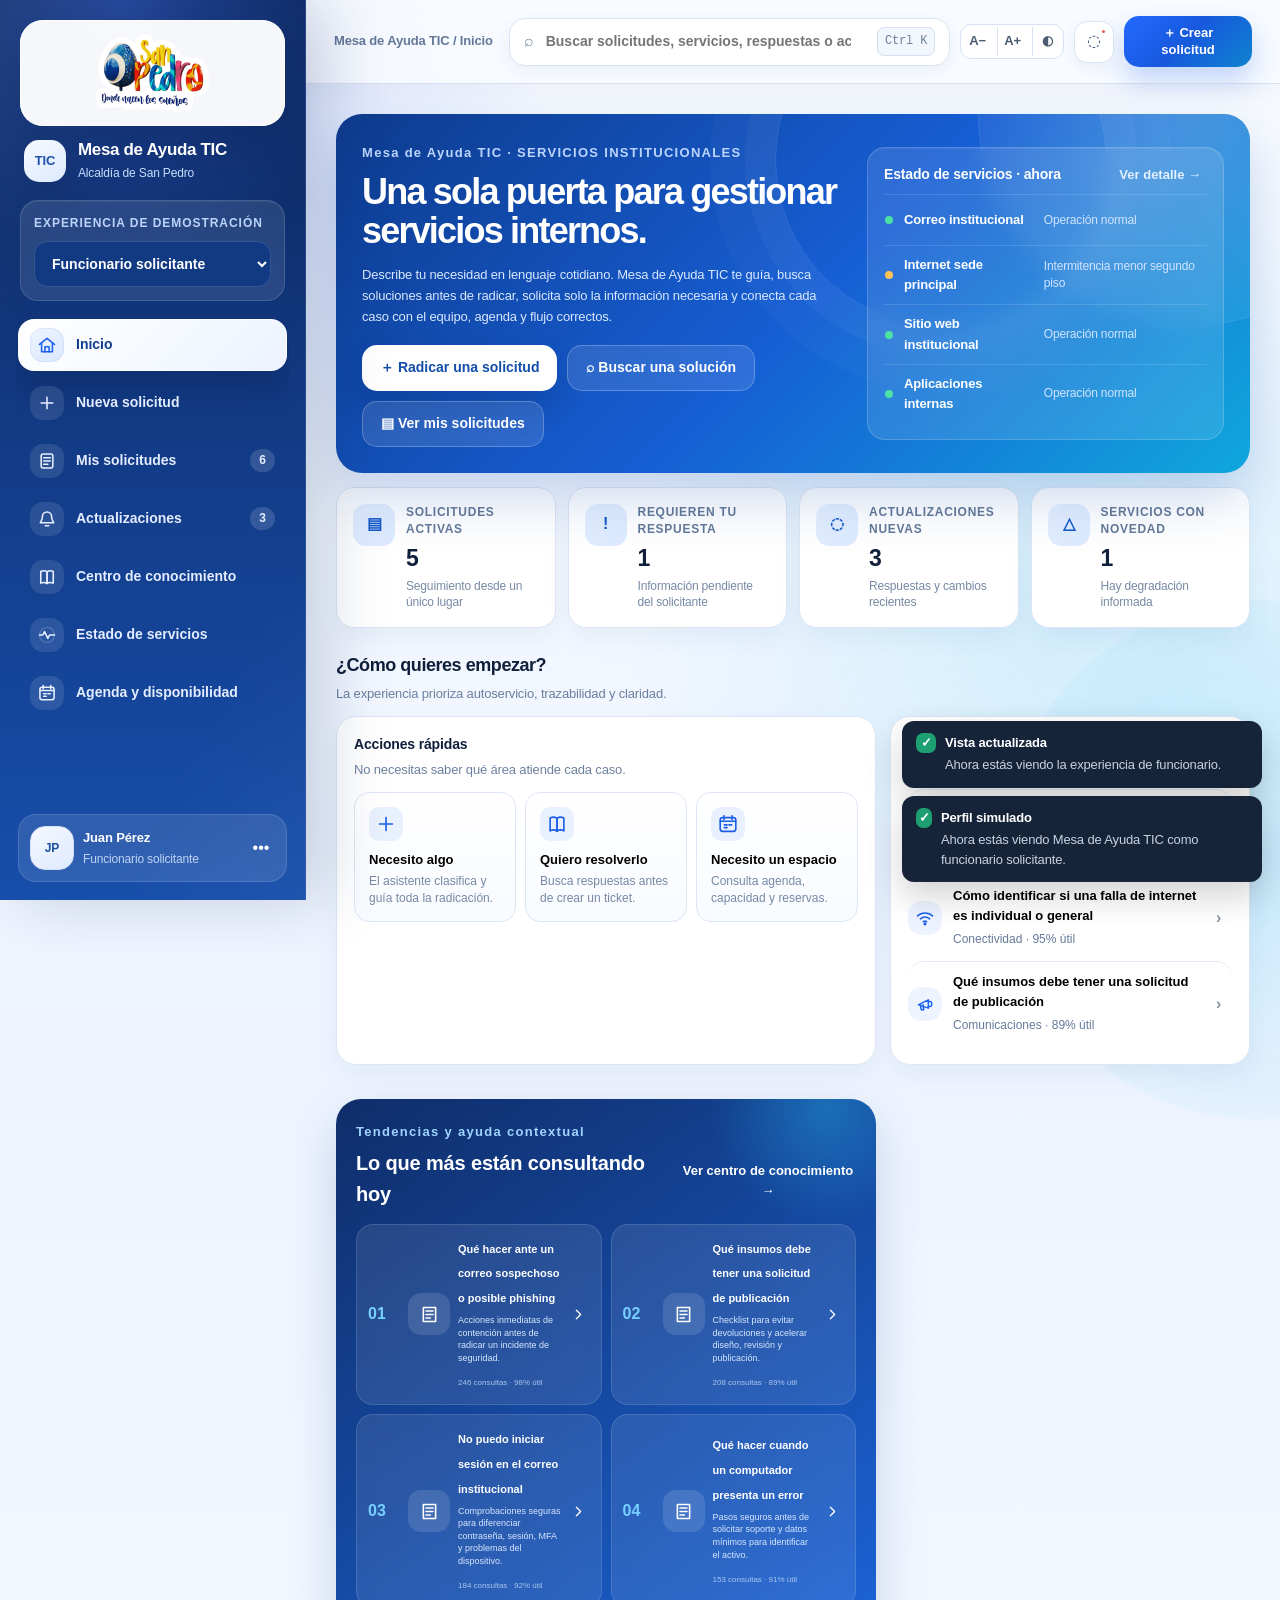
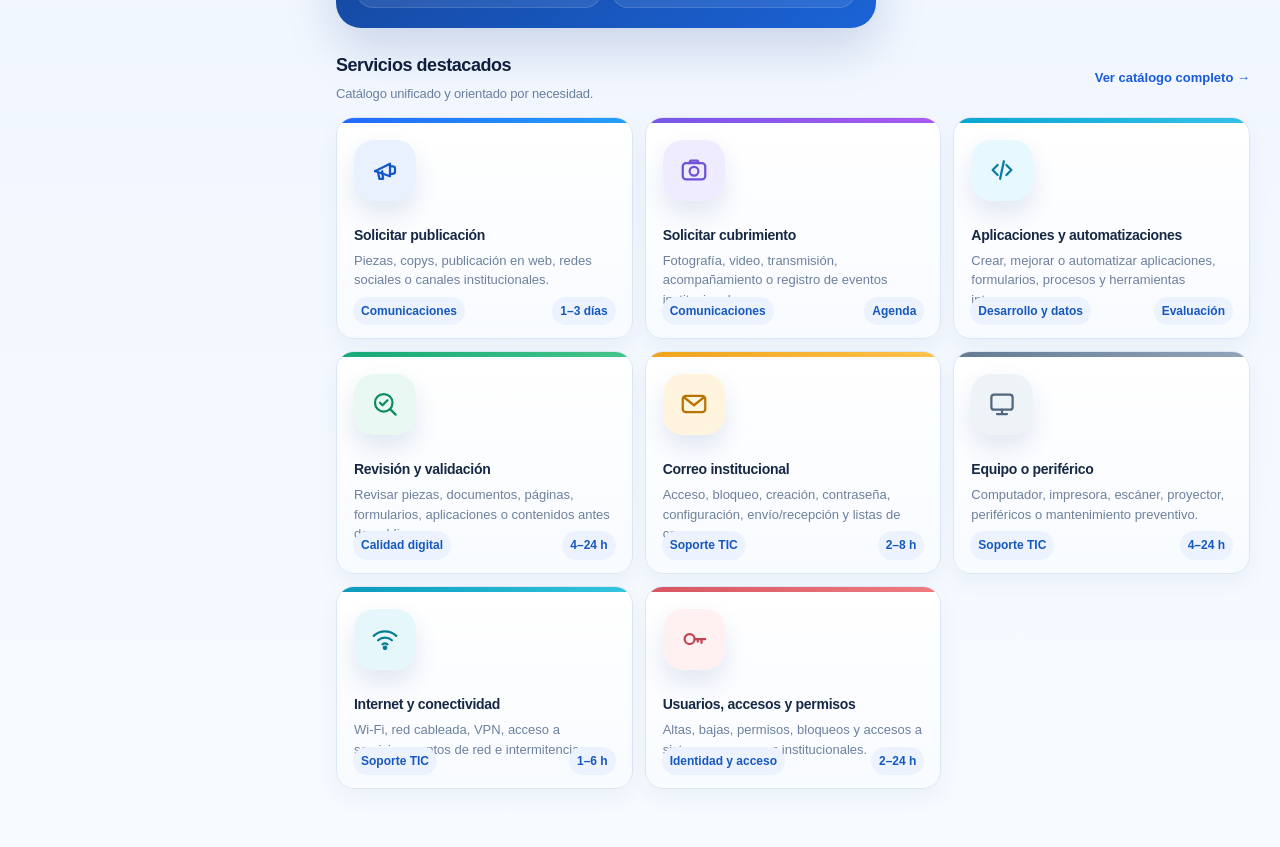
==== commit 6fada9be: "Add files via upload" ====
--- a/index.html
+++ b/index.html
@@ -38,7 +38,7 @@
         <button class="nav-item" data-view="calendar"><span class="nav-icon"></span><span>Agenda y disponibilidad</span></button>
 
         <div class="nav-section admin-nav">Operación</div>
-        <button class="nav-item admin-nav" data-view="ops"><span class="nav-icon"></span><span>Centro de operaciones</span></button>
+        <button class="nav-item admin-nav" data-view="ops"><span class="nav-icon"></span><span>Centro de mando TIC</span></button>
         <button class="nav-item admin-nav" data-view="continuity"><span class="nav-icon"></span><span>Incidentes, problemas y cambios</span></button>
         <button class="nav-item admin-nav" data-view="team"><span class="nav-icon"></span><span>Equipo y capacidad</span></button>
         <button class="nav-item admin-nav" data-view="assets"><span class="nav-icon"></span><span>Activos y CMDB</span></button>
--- a/app.css
+++ b/app.css
@@ -1099,3 +1099,54 @@
 .scheduler-main{background:linear-gradient(180deg,#fff,#fbfdff)}
 .scheduler-scroll{scrollbar-color:#a8bddc #edf3fb;scrollbar-width:thin}
 .scheduler-scroll::-webkit-scrollbar{height:13px}.scheduler-scroll::-webkit-scrollbar-track{background:#eef3fa;border-radius:999px}.scheduler-scroll::-webkit-scrollbar-thumb{background:linear-gradient(90deg,#a9bee0,#6f94d2);border-radius:999px;border:3px solid #eef3fa}
+/* =========================================================
+   Mesa de Ayuda TIC v1.0 · UX OPERATIONS
+   ========================================================= */
+:root{
+  --v10-navy:#102b66;
+  --v10-blue:#2368ff;
+  --v10-sky:#1eb8ff;
+  --v10-purple:#7656e8;
+  --v10-green:#13a878;
+  --v10-amber:#db920c;
+  --v10-red:#d94c5a;
+  --v10-soft:#f3f7ff;
+  --v10-panel:#ffffff;
+  --v10-line:#dce6f4;
+  --v10-shadow:0 18px 44px rgba(31,70,135,.10);
+}
+svg{fill:none;stroke:currentColor;stroke-width:1.8;stroke-linecap:round;stroke-linejoin:round}
+#view-ops{max-width:1880px;padding:22px 24px 52px}
+.v10-workspace-shell{display:flex;flex-direction:column;gap:16px;min-width:0}
+.record-tabs,.v10-record-tabs{display:flex;align-items:center;gap:7px;overflow-x:auto;scrollbar-width:none}
+.record-tabs::-webkit-scrollbar,.v10-record-tabs::-webkit-scrollbar{display:none}
+.record-tab{min-width:220px;max-width:310px;height:44px;padding:7px 9px 7px 12px;border:1px solid var(--v10-line);border-radius:13px;background:#f7faff;color:#5e7190;display:grid;grid-template-columns:auto minmax(0,1fr) 24px;align-items:center;gap:8px;text-align:left;box-shadow:0 7px 17px rgba(38,71,129,.05)}
+.record-tab span{font-size:12px;font-weight:900;color:#2368ff}.record-tab strong{font-size:12px;white-space:nowrap;overflow:hidden;text-overflow:ellipsis}.record-tab i{font-style:normal;width:22px;height:22px;border-radius:8px;display:grid;place-items:center;font-size:17px}.record-tab:hover i{background:#e8eef9}.record-tab.active{background:#fff;color:#152946;border-color:#a9c4f4;box-shadow:0 10px 24px rgba(37,93,190,.10)}
+.v10-workspace-head{display:flex;align-items:flex-end;justify-content:space-between;gap:20px;padding:4px 2px}.v10-workspace-head h1{font-size:36px;letter-spacing:-.045em;margin:4px 0 6px;color:#132642}.v10-workspace-head p{margin:0;font-size:14px;color:#6a7c98}.v10-workspace-actions{display:flex;gap:9px;flex-wrap:wrap}.v10-workspace-actions .btn{gap:7px}
+.v10-metrics{display:grid;grid-template-columns:repeat(4,minmax(0,1fr));gap:13px}.v10-metric{position:relative;min-height:126px;padding:18px 19px;border:1px solid var(--v10-line);border-radius:22px;background:linear-gradient(180deg,#fff,#f8fbff);text-align:left;overflow:hidden;box-shadow:var(--v10-shadow);transition:.18s ease}.v10-metric:hover{transform:translateY(-3px);border-color:#a9c5f6;box-shadow:0 22px 48px rgba(28,72,145,.14)}.v10-metric>span{display:block;font-size:12px;font-weight:900;color:#69809f}.v10-metric>strong{display:block;font-size:34px;line-height:1;margin:10px 0 6px;color:#122846;letter-spacing:-.05em}.v10-metric>small{font-size:12px;color:#7a8ba4}.v10-metric.danger{background:linear-gradient(180deg,#fff,#fff5f6)}.v10-metric.warning{background:linear-gradient(180deg,#fff,#fff9ee)}.v10-metric.success{background:linear-gradient(180deg,#fff,#f0fbf7)}.v10-spark{position:absolute;right:14px;bottom:13px;width:90px;height:38px;display:flex;align-items:flex-end;gap:5px;opacity:.65}.v10-spark i{width:10px;border-radius:5px 5px 2px 2px;background:#7ea7f8}.v10-spark i:nth-child(1){height:28%}.v10-spark i:nth-child(2){height:45%}.v10-spark i:nth-child(3){height:38%}.v10-spark i:nth-child(4){height:68%}.v10-spark i:nth-child(5){height:55%}.v10-spark i:nth-child(6){height:86%}.v10-metric.danger .v10-spark i{background:#ed8d98}.v10-metric.warning .v10-spark i{background:#efbd61}.v10-metric.success .v10-spark i{background:#6bcaa9}
+.v10-ops-layout{display:grid;grid-template-columns:220px minmax(0,1fr) 310px;gap:14px;align-items:start}.v10-inbox,.v10-queue,.v10-ops-insights>section{background:#fff;border:1px solid var(--v10-line);border-radius:22px;box-shadow:var(--v10-shadow)}.v10-inbox{padding:12px;position:sticky;top:100px}.v10-inbox-title{display:flex;align-items:center;gap:10px;padding:8px 9px 13px}.v10-inbox-title>span{width:38px;height:38px;border-radius:13px;background:#eaf2ff;color:#1e63e6;display:grid;place-items:center}.v10-inbox-title strong{display:block;font-size:14px}.v10-inbox-title small{display:block;font-size:11px;color:#8290a4;margin-top:2px}.v10-inbox>button{width:100%;min-height:42px;border:0;border-radius:12px;background:transparent;display:flex;align-items:center;justify-content:space-between;gap:10px;padding:9px 11px;color:#5d6f89;font-size:12px;font-weight:800;text-align:left}.v10-inbox>button:hover{background:#f3f7fd;color:#164ea8}.v10-inbox>button.active{background:linear-gradient(135deg,#eaf2ff,#f4f8ff);color:#1557c0}.v10-inbox>button b{min-width:25px;height:23px;padding:0 7px;border-radius:99px;background:#edf2f8;color:#64758e;display:grid;place-items:center;font-size:11px}.v10-inbox>button.active b{background:#fff;color:#1557c0;box-shadow:0 3px 10px rgba(42,91,175,.10)}.v10-inbox-divider{height:1px;background:#e8eef6;margin:10px 4px}
+.v10-queue{overflow:hidden;min-width:0}.v10-queue-toolbar{min-height:70px;padding:14px 16px;border-bottom:1px solid #e8eef6;display:flex;align-items:center;justify-content:space-between;gap:12px;background:linear-gradient(180deg,#fff,#fbfdff)}.v10-queue-toolbar h2{font-size:18px;margin:0 0 3px}.v10-queue-toolbar p{font-size:11px;color:#8090a7;margin:0}.v10-view-switch{display:flex;gap:4px;padding:4px;background:#f1f5fa;border-radius:13px}.v10-view-switch button{height:36px;padding:0 10px;border:0;border-radius:10px;background:transparent;color:#70809a;font-size:11px;font-weight:800;display:flex;align-items:center;gap:6px}.v10-view-switch button.active{background:#fff;color:#1557c0;box-shadow:0 4px 12px rgba(37,78,143,.09)}.v10-queue-content{min-height:450px}.v10-bulkbar{margin:11px 12px 0;padding:10px 12px;border:1px solid #bfd2f6;border-radius:14px;background:#edf4ff;color:#174d9e;display:flex;gap:8px;align-items:center;flex-wrap:wrap}.v10-bulkbar strong{font-size:12px;margin-right:auto}.v10-bulkbar button{border:1px solid #c9d8ef;background:#fff;color:#365776;border-radius:10px;min-height:32px;padding:6px 9px;font-size:11px;font-weight:800}
+.v10-list-head{display:grid;grid-template-columns:38px minmax(360px,1.4fr) minmax(190px,.65fr) minmax(220px,.7fr) 150px;gap:8px;align-items:center;padding:10px 14px;background:#f7faff;border-bottom:1px solid #e7edf6;color:#8090a8;font-size:11px;font-weight:900;text-transform:uppercase;letter-spacing:.04em}.v10-list{display:flex;flex-direction:column}.v10-ticket-row{display:grid;grid-template-columns:38px minmax(360px,1.4fr) minmax(190px,.65fr) minmax(220px,.7fr) 150px;gap:8px;align-items:center;padding:13px 14px;border-bottom:1px solid #edf2f8;background:#fff;position:relative;transition:.16s ease}.v10-ticket-row:last-child{border-bottom:0}.v10-ticket-row:hover{background:#fbfdff}.v10-ticket-row:before{content:"";position:absolute;left:0;top:10px;bottom:10px;width:3px;border-radius:0 4px 4px 0;background:transparent}.v10-ticket-row.critical:before{background:#d94c5a}.v10-ticket-row.risk:before{background:#dc9411}.v10-ticket-row.selected{background:#f0f6ff}.v10-check{display:grid;place-items:center}.v10-check input{position:absolute;opacity:0}.v10-check span{width:18px;height:18px;border:1.5px solid #bdc9db;border-radius:6px;background:#fff;display:grid;place-items:center}.v10-check input:checked+span{background:#2368ff;border-color:#2368ff}.v10-check input:checked+span:after{content:"✓";color:#fff;font-size:11px;font-weight:900}.v10-ticket-main{border:0;background:transparent;text-align:left;padding:0;min-width:0}.v10-ticket-kicker{display:flex;align-items:center;gap:6px;flex-wrap:wrap}.v10-ticket-kicker>b{font-size:10px;color:#1d61de}.v10-ticket-kicker em{font-style:normal;font-size:9px;font-weight:900;color:#2368ff;background:#eaf2ff;border-radius:99px;padding:4px 7px}.v10-ticket-main h3{font-size:13px;margin:6px 0 3px;color:#172944;white-space:nowrap;overflow:hidden;text-overflow:ellipsis}.v10-ticket-main p{font-size:11px;margin:0;color:#7789a3}.v10-assignee{display:flex;align-items:center;gap:9px;min-width:0}.v10-assignee .avatar{width:36px;height:36px;border-radius:12px;font-size:10px}.v10-assignee strong{display:block;font-size:11px;white-space:nowrap;overflow:hidden;text-overflow:ellipsis}.v10-assignee small{display:block;font-size:10px;color:#7d8ca3;margin-top:2px;white-space:nowrap;overflow:hidden;text-overflow:ellipsis}.v10-health>div:first-child{display:flex;gap:5px;flex-wrap:wrap}.v10-health>strong{display:block;font-size:10px;color:#657892;margin-top:5px}.v10-healthbar{height:5px;background:#edf2f7;border-radius:99px;margin-top:6px;overflow:hidden}.v10-healthbar i{display:block;height:100%;border-radius:99px;background:#2368ff}.v10-healthbar i.risk{background:#dc9411}.v10-healthbar i.critical{background:#d94c5a}.v10-healthbar i.paused{background:#a88428}.v10-row-actions{display:flex;justify-content:flex-end;gap:5px}.v10-row-actions button{width:32px;height:32px;border:1px solid #dfe7f2;background:#fff;border-radius:10px;color:#60738f;display:grid;place-items:center}.v10-row-actions button:hover{background:#eaf2ff;color:#1557c0;border-color:#c7daf8}
+.v10-ops-insights{display:flex;flex-direction:column;gap:12px}.v10-ops-insights>section{padding:15px}.v10-insight-head{display:flex;gap:9px;align-items:center;margin-bottom:12px}.v10-insight-head>span{width:38px;height:38px;border-radius:13px;background:#eef4ff;color:#2864d2;display:grid;place-items:center}.v10-insight-head strong{display:block;font-size:13px}.v10-insight-head small{display:block;font-size:10px;color:#8390a3;margin-top:2px}.v10-volume-chart{height:115px;display:flex;align-items:flex-end;gap:7px;padding:5px 3px 0}.v10-volume-chart i{flex:1;min-height:8px;border-radius:6px 6px 2px 2px;background:linear-gradient(180deg,#37a7ff,#2467f4);box-shadow:0 5px 12px rgba(33,103,234,.14);animation:v10BarIn .65s cubic-bezier(.2,.8,.2,1) both}.v10-volume-chart i:nth-child(2n){animation-delay:.05s}.v10-volume-chart i:nth-child(3n){animation-delay:.10s}@keyframes v10BarIn{from{transform:scaleY(.05);transform-origin:bottom;opacity:.2}to{transform:scaleY(1);transform-origin:bottom;opacity:1}}.v10-chart-labels{display:flex;justify-content:space-between;color:#9aa6b7;font-size:9px;padding-top:5px}.v10-person-load{width:100%;display:grid;grid-template-columns:34px 1fr 40px;gap:8px;align-items:center;border:0;background:transparent;padding:8px 0;text-align:left}.v10-person-load+.v10-person-load{border-top:1px solid #edf1f6}.v10-person-load .avatar{width:34px;height:34px;border-radius:11px;font-size:9px}.v10-person-load strong{display:block;font-size:11px}.v10-person-load span{display:block;font-size:9px;color:#8290a5;margin-top:2px}.v10-person-load i{height:5px;background:#edf2f6;border-radius:99px;display:block;margin-top:6px;overflow:hidden}.v10-person-load i u{height:100%;display:block;border-radius:99px}.v10-person-load>b{font-size:11px;color:#536681;text-align:right}.v10-ai-card{background:linear-gradient(145deg,#122f70,#1a63d6)!important;color:#fff;border-color:#1c5bc4!important;display:flex;gap:10px}.v10-ai-card>span{width:42px;height:42px;flex:0 0 42px;border-radius:14px;background:rgba(255,255,255,.12);display:grid;place-items:center}.v10-ai-card strong{font-size:13px}.v10-ai-card p{font-size:11px;line-height:1.5;color:#dbe8ff}.v10-ai-card button{border:0;background:transparent;color:#fff;padding:0;font-size:10px;font-weight:900}
+.v10-empty{padding:55px 24px;text-align:center;display:flex;flex-direction:column;align-items:center}.v10-empty>div{width:62px;height:62px;border-radius:20px;background:#eaf8f2;color:#108363;display:grid;place-items:center;margin-bottom:12px}.v10-empty h3{font-size:17px;margin:0 0 6px}.v10-empty p{font-size:12px;color:#788aa4;max-width:360px;margin:0 0 15px}.v10-mini-empty{padding:20px;text-align:center;color:#9aa5b5;font-size:11px}
+.v10-kanban{display:grid;grid-template-columns:repeat(4,minmax(230px,1fr));gap:10px;padding:12px;overflow-x:auto}.v10-kanban>section{border:1px solid #e1e8f2;border-radius:16px;background:#f8fafd;padding:10px;min-height:420px}.v10-kanban>section>header{display:flex;justify-content:space-between;align-items:center;padding:3px 3px 10px}.v10-kanban>section>header strong{font-size:12px}.v10-kanban>section>header span{min-width:24px;height:22px;border-radius:99px;background:#fff;border:1px solid #e1e7ef;display:grid;place-items:center;font-size:10px}.v10-kanban>section>div{display:flex;flex-direction:column;gap:8px}.v10-kanban-card{border:1px solid #dfe7f1;border-radius:14px;background:#fff;padding:12px;text-align:left;box-shadow:0 7px 17px rgba(36,70,126,.05);position:relative}.v10-kanban-card:before{content:"";position:absolute;left:0;top:12px;bottom:12px;width:3px;background:#4d86ef;border-radius:0 3px 3px 0}.v10-kanban-card.risk:before{background:#df9a18}.v10-kanban-card.critical:before{background:#d94c5a}.v10-kanban-card>span{font-size:9px;font-weight:900;color:#2870e9}.v10-kanban-card h4{font-size:12px;margin:7px 0 4px}.v10-kanban-card p{font-size:10px;color:#8190a4;margin:0}.v10-kanban-card footer{display:flex;align-items:center;gap:8px;margin-top:13px;padding-top:10px;border-top:1px solid #eef2f7}.v10-kanban-card footer .avatar{width:30px;height:30px;border-radius:10px;font-size:8px}.v10-kanban-card footer b{display:block;font-size:10px}.v10-kanban-card footer small{font-size:9px;color:#8a98aa}
+.v10-timeline-board{padding:15px;display:flex;flex-direction:column;gap:10px}.v10-timeline-ticket{display:grid;grid-template-columns:190px 320px minmax(240px,1fr);gap:15px;align-items:center;min-height:74px;padding:10px 12px;border:1px solid #e1e8f2;border-radius:15px;background:#fff}.v10-timeline-person{display:flex;gap:9px;align-items:center}.v10-timeline-person .avatar{width:34px;height:34px;border-radius:11px;font-size:9px}.v10-timeline-person strong{display:block;font-size:11px}.v10-timeline-person small{display:block;font-size:9px;color:#8190a3}.v10-timeline-ticket>button{border:0;background:transparent;text-align:left}.v10-timeline-ticket>button span{font-size:9px;color:#2a69db;font-weight:900}.v10-timeline-ticket h3{font-size:12px;margin:4px 0 2px}.v10-timeline-ticket p{font-size:9px;color:#7c8ba0;margin:0}.v10-timeline-bar{height:32px;border-radius:9px;background:repeating-linear-gradient(90deg,#f5f8fc 0,#f5f8fc 24px,#edf2f7 25px);position:relative;overflow:hidden}.v10-timeline-bar i{position:absolute;top:7px;height:18px;border-radius:7px;background:#5d8cf0}.v10-timeline-bar i.risk{background:#e3a53d}.v10-timeline-bar i.critical{background:#db5a66}
+.v10-load-grid{padding:12px;overflow-x:auto}.v10-load-head,.v10-load-row{display:grid;grid-template-columns:210px repeat(5,minmax(110px,1fr)) 125px;gap:7px;min-width:950px}.v10-load-head{padding:0 0 7px;color:#8390a4;font-size:10px}.v10-load-head>*{padding:0 8px}.v10-load-row{min-height:78px;align-items:center;border-top:1px solid #edf1f6}.v10-load-person{display:flex;align-items:center;gap:9px;padding:8px}.v10-load-person .avatar{width:35px;height:35px;border-radius:11px;font-size:9px}.v10-load-person strong{display:block;font-size:11px}.v10-load-person small{display:block;font-size:9px;color:#8491a4}.v10-load-cell{min-height:54px;border:0;border-radius:12px;display:flex;flex-direction:column;justify-content:center;align-items:center}.v10-load-cell strong{font-size:13px}.v10-load-cell span{font-size:8px;margin-top:2px}.v10-load-cell.cool{background:#e9f8f2;color:#147a5b}.v10-load-cell.warm{background:#fff5dd;color:#9b6807}.v10-load-cell.hot{background:#fff0f1;color:#bd4450}.v10-load-average{padding:8px;text-align:center}.v10-load-average strong{display:block;font-size:14px}.v10-load-average span{font-size:9px;color:#7d8da3}
+/* Ticket workspace */
+.v10-ticket-overlay{position:fixed;inset:0;background:rgba(9,21,48,.42);backdrop-filter:blur(7px);z-index:160;opacity:0;pointer-events:none;transition:.2s ease}.v10-ticket-overlay.open{opacity:1;pointer-events:auto}.v10-ticket-workspace{position:absolute;inset:16px;background:#f4f7fc;border:1px solid rgba(255,255,255,.8);border-radius:28px;box-shadow:0 35px 100px rgba(6,20,52,.28);display:grid;grid-template-rows:auto auto minmax(0,1fr);overflow:hidden;transform:translateY(10px) scale(.985);transition:.22s cubic-bezier(.2,.8,.2,1)}.v10-ticket-overlay.open .v10-ticket-workspace{transform:none}.v10-ticket-top{min-height:54px;padding:8px 12px;display:flex;align-items:center;gap:10px;border-bottom:1px solid #e2e9f3;background:#edf2f8}.v10-ticket-top .v10-record-tabs{flex:1}.v10-ticket-top-actions button{width:36px;height:36px;border:0;border-radius:11px;background:#fff;color:#5f6f86;font-size:23px;box-shadow:0 5px 14px rgba(40,70,120,.08)}.v10-ticket-titlebar{padding:16px 20px;background:#fff;border-bottom:1px solid #e3eaf4;display:flex;align-items:center;justify-content:space-between;gap:18px}.v10-ticket-titlebar>div:first-child>span{font-size:10px;font-weight:900;color:#2a6cdf}.v10-ticket-titlebar h1{font-size:24px;margin:5px 0 9px;letter-spacing:-.035em}.v10-ticket-titlebar>div:first-child>div{display:flex;gap:6px;flex-wrap:wrap}.v10-ticket-actions{display:flex;gap:8px}.v10-ticket-grid{display:grid;grid-template-columns:265px minmax(420px,1fr) 300px;min-height:0}.v10-ticket-left,.v10-ticket-center,.v10-ticket-right{min-height:0;overflow:auto}.v10-ticket-left{background:#f8fafd;border-right:1px solid #e1e8f2;padding:14px}.v10-ticket-left section,.v10-ticket-right section{background:#fff;border:1px solid #e1e8f2;border-radius:16px;padding:13px;margin-bottom:10px}.v10-ticket-left h3,.v10-ticket-right h3{font-size:11px;margin:0 0 10px;color:#4e627e}.v10-ticket-left dl{margin:0}.v10-ticket-left dl div{display:flex;justify-content:space-between;gap:12px;padding:7px 0;border-top:1px solid #eef2f7}.v10-ticket-left dl div:first-child{border-top:0}.v10-ticket-left dt{font-size:9px;color:#8491a4}.v10-ticket-left dd{font-size:10px;font-weight:800;text-align:right;margin:0}.v10-owner{display:flex;gap:9px;align-items:center}.v10-owner .avatar{width:40px;height:40px;border-radius:13px;font-size:10px}.v10-owner strong{display:block;font-size:11px}.v10-owner span,.v10-owner small{display:block;font-size:9px;color:#8491a5;margin-top:2px}.v10-ticket-left section>p{font-size:10px;line-height:1.55;color:#637690;margin:0}.v10-attachments{display:flex;flex-direction:column;gap:6px}.v10-attachments button{display:grid;grid-template-columns:20px 1fr auto;gap:6px;align-items:center;border:1px solid #e4ebf4;background:#f9fbfe;border-radius:10px;padding:7px;text-align:left;color:#58708f}.v10-attachments button span{font-size:9px;font-weight:800;white-space:nowrap;overflow:hidden;text-overflow:ellipsis}.v10-attachments button small{font-size:8px}.v10-attachments p{font-size:9px;color:#8794a6}.v10-ticket-center{background:#fff;padding:18px 20px;display:flex;flex-direction:column}.v10-conversation-head{display:flex;justify-content:space-between;gap:12px;align-items:flex-start;padding-bottom:13px;border-bottom:1px solid #e9eef5}.v10-conversation-head h2{font-size:17px;margin:0 0 4px}.v10-conversation-head p{font-size:10px;color:#8190a4;margin:0}.v10-activity-filters{display:flex;gap:4px;background:#f2f5f9;padding:3px;border-radius:10px}.v10-activity-filters button{border:0;background:transparent;border-radius:8px;padding:6px 8px;font-size:9px;font-weight:800;color:#76869d}.v10-activity-filters button.active{background:#fff;color:#1557c0}.v10-activity-stream{flex:1;padding:14px 0 10px;overflow:auto}.v10-activity-item{display:grid;grid-template-columns:34px 1fr;gap:9px;position:relative;padding-bottom:16px}.v10-activity-item:after{content:"";position:absolute;left:16px;top:32px;bottom:-2px;width:1px;background:#dfe7f2}.v10-activity-item:last-child:after{display:none}.v10-activity-node{width:33px;height:33px;border-radius:11px;background:#eef4ff;color:#2265df;display:grid;place-items:center;z-index:1}.v10-activity-item.internal .v10-activity-node{background:#fff4df;color:#a87108}.v10-activity-content{border:1px solid #e3eaf4;border-radius:13px;padding:10px 11px;background:#fbfdff}.v10-activity-item.internal .v10-activity-content{background:#fffbf2;border-color:#f2dfb6}.v10-activity-content header{display:flex;gap:7px;align-items:center;flex-wrap:wrap}.v10-activity-content header strong{font-size:10px}.v10-activity-content header span{font-size:8px;color:#8693a5}.v10-activity-content header em{font-style:normal;font-size:8px;background:#fff0cf;color:#936309;border-radius:99px;padding:3px 6px;font-weight:900}.v10-activity-content p{font-size:10px;line-height:1.55;color:#566a85;margin:6px 0 0}.v10-composer{border:1px solid #dce5f1;border-radius:15px;background:#fbfdff;overflow:hidden}.v10-composer-modes{display:flex;gap:12px;padding:9px 11px;border-bottom:1px solid #e6edf5}.v10-composer-modes label{font-size:9px;font-weight:800;color:#63758e}.v10-composer textarea{width:100%;min-height:86px;border:0;background:transparent;resize:vertical;padding:11px;font:inherit;font-size:11px;outline:0}.v10-composer footer{display:flex;justify-content:space-between;gap:8px;align-items:center;padding:9px;border-top:1px solid #e6edf5;background:#fff}.v10-composer footer>div{display:flex;gap:6px}.v10-composer footer>div button{border:0;background:#f2f6fb;color:#607591;border-radius:9px;min-height:30px;padding:5px 8px;font-size:8px;font-weight:800;display:flex;align-items:center;gap:5px}.v10-ticket-right{background:#f8fafd;border-left:1px solid #e1e8f2;padding:14px}.v10-sla-panel>span{font-size:8px;font-weight:900;text-transform:uppercase;letter-spacing:.08em;color:#77889e}.v10-sla-panel>strong{display:block;font-size:21px;margin:5px 0}.v10-sla-panel>p{font-size:9px;color:#72829a;margin:0 0 9px}.v10-sla-panel>div{height:7px;border-radius:99px;background:#eef2f7;overflow:hidden}.v10-sla-panel>div i{display:block;height:100%;background:#286bea;border-radius:99px}.v10-sla-panel.risk>div i{background:#da971c}.v10-sla-panel.critical>div i{background:#d94c5a}.v10-sla-panel>small{display:block;font-size:8px;color:#8a96a7;margin-top:7px}.v10-related{width:100%;border:0;border-top:1px solid #edf1f6;background:transparent;padding:8px 0;text-align:left}.v10-related:first-of-type{border-top:0}.v10-related span{display:block;font-size:8px;color:#2b6fe3;font-weight:900}.v10-related strong{display:block;font-size:9px;margin:2px 0}.v10-related small{font-size:8px;color:#8491a4}.v10-copilot{background:linear-gradient(145deg,#102d6b,#1e68df)!important;color:#fff;border-color:#1a5ecc!important}.v10-copilot>div{display:flex;gap:8px;align-items:center}.v10-copilot>div span{width:34px;height:34px;border-radius:11px;background:rgba(255,255,255,.12);display:grid;place-items:center}.v10-copilot>div strong{font-size:11px}.v10-copilot article{margin-top:9px;padding:8px;border-radius:10px;background:rgba(255,255,255,.09)}.v10-copilot article span{font-size:8px;font-weight:900;color:#bcd5ff}.v10-copilot article p{font-size:9px;line-height:1.45;color:#edf4ff;margin:4px 0 0}.v10-copilot>button{border:0;background:transparent;color:#fff;font-size:8px;font-weight:900;padding:9px 0 0}.v10-context-stat{display:flex;justify-content:space-between;gap:8px;padding:7px 0;border-top:1px solid #edf1f6}.v10-context-stat span{font-size:8px;color:#8090a4}.v10-context-stat strong{font-size:9px}
+/* Calendar 3.0 */
+.v10-mini-calendar{border-bottom:1px solid #e7edf6;margin:-4px -4px 13px;padding:4px 4px 14px}.v10-mini-calendar header{display:grid;grid-template-columns:34px 1fr 34px;gap:5px;align-items:center;margin-bottom:8px}.v10-mini-calendar header button{width:34px;height:32px;border:0;border-radius:9px;background:#f2f6fb;color:#5f7392;font-size:18px}.v10-mini-calendar header strong{text-align:center;font-size:11px}.v10-mini-days,.v10-mini-grid{display:grid;grid-template-columns:repeat(7,1fr);gap:3px}.v10-mini-days span{font-size:8px;color:#8c98a8;text-align:center;padding:2px}.v10-mini-grid button{position:relative;aspect-ratio:1;border:0;border-radius:9px;background:transparent;color:#4f637f;font-size:9px;font-weight:800}.v10-mini-grid button:hover{background:#eef4ff;color:#1557c0}.v10-mini-grid button.active{background:#2165e9;color:#fff;box-shadow:0 5px 13px rgba(33,101,233,.22)}.v10-mini-grid button.outside{opacity:.34}.v10-mini-grid button i{position:absolute;width:3px;height:3px;border-radius:50%;background:#2f72ef;bottom:3px;left:50%;transform:translateX(-50%)}.v10-mini-grid button.active i{background:#fff}.view-segment{gap:3px}.view-segment button{white-space:nowrap}.v10-three-board,.v10-resource-heatmap{overflow:auto;max-height:720px}.v10-three-head,.v10-three-row{display:grid;grid-template-columns:220px repeat(3,minmax(250px,1fr));min-width:1000px}.v10-three-head{position:sticky;top:0;z-index:8;background:#f5f8fd;border-bottom:1px solid #dfe7f1}.v10-three-head>div{padding:14px;font-size:10px;font-weight:900;color:#75869f}.v10-three-head>button{border:0;border-left:1px solid #e3eaf4;background:transparent;padding:9px;display:flex;align-items:baseline;justify-content:center;gap:6px;color:#586d8a}.v10-three-head>button span{font-size:9px}.v10-three-head>button strong{font-size:22px}.v10-three-head>button small{font-size:9px}.v10-three-row{min-height:150px;border-bottom:1px solid #e5ebf3}.v10-three-person{position:sticky;left:0;z-index:5;background:#fff;border-right:1px solid #e3eaf4;padding:14px;display:flex;align-items:flex-start;gap:9px}.v10-three-person .avatar{width:40px;height:40px;border-radius:13px;font-size:10px}.v10-three-person strong{display:block;font-size:11px}.v10-three-person span{display:block;font-size:9px;color:#8090a4;margin-top:2px}.v10-three-cell{border-right:1px solid #e6ecf4;padding:10px;background:#fbfdff;display:flex;flex-direction:column;gap:6px}.v10-three-cell>header{display:flex;justify-content:space-between;color:#7d8ca0;font-size:8px}.v10-three-cell>header strong{color:#566a85}.v10-three-event{border:0;border-left:4px solid #2c6bea;border-radius:11px;background:#eaf2ff;color:#1a58bc;padding:8px 9px;text-align:left;box-shadow:0 5px 12px rgba(40,79,145,.07)}.v10-three-event.coverage{background:#f1edff;color:#7153c8;border-color:#7758dc}.v10-three-event.support{background:#e9f8ff;color:#167698;border-color:#27a4c7}.v10-three-event.meeting{background:#fff5df;color:#99660b;border-color:#daa039}.v10-three-event.development{background:#e8f8f6;color:#16786d;border-color:#22a494}.v10-three-event.review{background:#edf8ed;color:#327a43;border-color:#50a362}.v10-three-event span,.v10-three-event small{font-size:8px}.v10-three-event strong{display:block;font-size:10px;margin:3px 0}.v10-three-free{border:1px dashed #a9dcc8;background:#effaf5;color:#19765b;border-radius:11px;padding:10px;font-size:9px;font-weight:900}.v10-heat-head,.v10-heat-row{display:grid;grid-template-columns:220px repeat(5,minmax(135px,1fr)) 110px;min-width:1050px}.v10-heat-head{position:sticky;top:0;z-index:8;background:#f5f8fd;border-bottom:1px solid #dfe7f1}.v10-heat-head>*{padding:11px;border-right:1px solid #e5ebf3;font-size:9px;font-weight:900;color:#73849d}.v10-heat-head button{border:0;background:transparent;display:flex;justify-content:center;align-items:baseline;gap:5px}.v10-heat-head button strong{font-size:15px;color:#465c7b}.v10-heat-row{min-height:86px;border-bottom:1px solid #e6ecf4;align-items:stretch}.v10-heat-person{position:sticky;left:0;z-index:5;background:#fff;border-right:1px solid #e5ebf3;padding:10px;display:flex;align-items:center;gap:9px}.v10-heat-person .avatar{width:36px;height:36px;border-radius:12px;font-size:9px}.v10-heat-person strong{display:block;font-size:10px}.v10-heat-person span{display:block;font-size:8px;color:#8390a4}.v10-heat-cell{border:0;border-right:5px solid #fff;border-top:8px solid #fff;border-bottom:8px solid #fff;border-radius:13px;display:flex;flex-direction:column;align-items:center;justify-content:center}.v10-heat-cell strong{font-size:15px}.v10-heat-cell span{font-size:8px;margin-top:3px}.v10-heat-cell.cool{background:#dcf6eb;color:#127559}.v10-heat-cell.warm{background:#fff0c9;color:#956304}.v10-heat-cell.hot{background:#ffdfe3;color:#b9434e}.v10-heat-total{padding:10px;display:flex;flex-direction:column;justify-content:center;align-items:center;background:#f8fafd}.v10-heat-total strong{font-size:14px}.v10-heat-total span{font-size:8px;color:#8290a4}
+/* Portal enhancements */
+.v10-trending{margin-top:20px;background:linear-gradient(145deg,#0f2d69,#1b63d6);border-radius:25px;padding:20px;color:#fff;box-shadow:0 20px 50px rgba(15,55,125,.18);overflow:hidden;position:relative}.v10-trending:after{content:"";position:absolute;width:240px;height:240px;border-radius:50%;right:-70px;top:-110px;background:radial-gradient(circle,rgba(40,194,255,.34),transparent 68%)}.v10-trending header{position:relative;z-index:1;display:flex;justify-content:space-between;align-items:flex-end;gap:14px;margin-bottom:14px}.v10-trending header .eyebrow{color:#9fd4ff}.v10-trending h2{font-size:20px;margin:4px 0 0}.v10-trending header .link-btn{color:#fff}.v10-trending>div{position:relative;z-index:1;display:grid;grid-template-columns:repeat(2,minmax(0,1fr));gap:9px}.v10-trending>div>button{min-height:96px;border:1px solid rgba(255,255,255,.13);border-radius:17px;background:rgba(255,255,255,.09);color:#fff;padding:11px;display:grid;grid-template-columns:32px 42px 1fr 20px;gap:8px;align-items:center;text-align:left;backdrop-filter:blur(7px)}.v10-trending>div>button:hover{background:rgba(255,255,255,.14);transform:translateY(-2px)}.v10-trend-rank{font-size:16px;font-weight:900;color:#77cfff}.v10-trend-icon{width:42px;height:42px;border-radius:13px;background:rgba(255,255,255,.12);display:grid;place-items:center}.v10-trend-icon svg{width:21px;height:21px}.v10-trending button strong{font-size:11px}.v10-trending button p{font-size:9px;line-height:1.4;color:#d7e7ff;margin:4px 0}.v10-trending button small{font-size:8px;color:#a9c6ed}.v10-knowledge-categories{display:grid;grid-template-columns:repeat(4,minmax(0,1fr));gap:10px;margin:13px 0 17px}.v10-knowledge-categories button{min-height:88px;border:1px solid #dce6f3;border-radius:17px;background:#fff;padding:12px;display:grid;grid-template-columns:40px 1fr;grid-template-rows:auto auto;text-align:left;gap:3px 9px;box-shadow:0 8px 20px rgba(35,71,130,.05)}.v10-knowledge-categories button>span{grid-row:1/3;width:40px;height:40px;border-radius:13px;background:#eaf2ff;color:#2266df;display:grid;place-items:center}.v10-knowledge-categories strong{font-size:10px;align-self:end}.v10-knowledge-categories small{font-size:8px;color:#8491a4}.v10-request-summary{display:grid;grid-template-columns:repeat(4,minmax(0,1fr));gap:10px;margin:0 0 15px}.v10-request-summary>div{min-height:88px;border:1px solid #dfe7f2;border-radius:17px;background:#fff;padding:13px 15px;box-shadow:0 8px 20px rgba(37,72,130,.05)}.v10-request-summary span{display:block;font-size:9px;font-weight:900;color:#72849e}.v10-request-summary strong{display:inline-block;font-size:25px;margin:4px 6px 0 0}.v10-request-summary small{font-size:9px;color:#8794a5}
+@media(max-width:1450px){.v10-ops-layout{grid-template-columns:205px minmax(0,1fr) 280px}.v10-ticket-grid{grid-template-columns:240px minmax(390px,1fr) 275px}.v10-list-head,.v10-ticket-row{grid-template-columns:36px minmax(320px,1.3fr) minmax(175px,.6fr) minmax(205px,.7fr) 132px}.v10-metrics{grid-template-columns:repeat(4,1fr)}}
+@media(max-width:1220px){.v10-ops-layout{grid-template-columns:190px minmax(0,1fr)}.v10-ops-insights{grid-column:1/-1;display:grid;grid-template-columns:repeat(3,1fr)}.v10-list-head,.v10-ticket-row{grid-template-columns:36px minmax(300px,1.3fr) minmax(175px,.6fr) minmax(205px,.7fr) 120px}.v10-ticket-grid{grid-template-columns:230px minmax(380px,1fr)}.v10-ticket-right{grid-column:1/-1;border-left:0;border-top:1px solid #e1e8f2;display:grid;grid-template-columns:repeat(4,1fr);gap:10px}.v10-ticket-right section{margin:0}.v10-knowledge-categories{grid-template-columns:repeat(3,1fr)}}
+@media(max-width:980px){#view-ops{padding:18px 14px 90px}.v10-workspace-head{align-items:flex-start;flex-direction:column}.v10-metrics{grid-template-columns:repeat(2,1fr)}.v10-ops-layout{grid-template-columns:1fr}.v10-inbox{position:static;display:flex;overflow:auto;gap:5px}.v10-inbox-title{min-width:170px}.v10-inbox>button{min-width:150px}.v10-inbox-divider{display:none}.v10-ops-insights{grid-template-columns:1fr 1fr}.v10-list-head{display:none}.v10-ticket-row{grid-template-columns:34px 1fr 130px;grid-template-areas:"check main actions" "check assignee health"}.v10-ticket-row>.v10-check{grid-area:check}.v10-ticket-main{grid-area:main}.v10-assignee{grid-area:assignee}.v10-health{grid-area:health}.v10-row-actions{grid-area:actions}.v10-ticket-workspace{inset:7px;border-radius:20px}.v10-ticket-grid{grid-template-columns:1fr}.v10-ticket-left,.v10-ticket-right{display:none}.v10-ticket-titlebar{align-items:flex-start;flex-direction:column}.v10-ticket-actions{width:100%}.v10-ticket-actions .btn{flex:1}.v10-trending>div{grid-template-columns:1fr}.v10-knowledge-categories{grid-template-columns:repeat(2,1fr)}}
+@media(max-width:700px){.v10-metrics{grid-template-columns:1fr 1fr}.v10-metric{min-height:105px;padding:14px}.v10-metric>strong{font-size:28px}.v10-queue-toolbar{align-items:flex-start;flex-direction:column}.v10-view-switch{width:100%;overflow:auto}.v10-view-switch button{flex:1;justify-content:center}.v10-view-switch button span{display:none}.v10-ops-insights{grid-template-columns:1fr}.v10-ticket-row{grid-template-columns:30px 1fr;grid-template-areas:"check main" "check assignee" "check health" "check actions";gap:7px}.v10-row-actions{justify-content:flex-start}.v10-assignee{padding-top:4px}.v10-health{padding-top:3px}.v10-kanban{grid-template-columns:repeat(4,260px)}.v10-timeline-ticket{grid-template-columns:1fr}.v10-timeline-bar{display:none}.v10-ticket-workspace{inset:0;border-radius:0}.v10-ticket-top{padding:6px}.v10-ticket-titlebar{padding:13px}.v10-ticket-titlebar h1{font-size:20px}.v10-ticket-center{padding:13px}.v10-conversation-head{flex-direction:column}.v10-activity-filters{display:none}.v10-composer footer{align-items:stretch;flex-direction:column}.v10-composer footer>.btn{width:100%}.v10-three-head,.v10-three-row{grid-template-columns:180px repeat(3,230px)}.v10-heat-head,.v10-heat-row{grid-template-columns:180px repeat(5,120px) 100px}.v10-request-summary{grid-template-columns:1fr 1fr}.v10-knowledge-categories{grid-template-columns:1fr 1fr}.v10-trending header{align-items:flex-start;flex-direction:column}}
+@media(max-width:460px){.v10-metrics{grid-template-columns:1fr}.v10-workspace-head h1{font-size:30px}.v10-workspace-actions{width:100%}.v10-workspace-actions .btn{flex:1}.v10-ticket-actions{display:grid;grid-template-columns:1fr 1fr}.v10-ticket-actions .btn:last-child{grid-column:1/-1}.v10-request-summary{grid-template-columns:1fr}.v10-knowledge-categories{grid-template-columns:1fr}.v10-trending>div>button{grid-template-columns:28px 38px 1fr}.v10-trending>div>button>svg{display:none}}
+/* Legibilidad reforzada v1.0: ningún dato operativo esencial queda en microtipografía. */
+.v10-workspace-shell button,.v10-workspace-shell p,.v10-workspace-shell small,.v10-workspace-shell span,.v10-workspace-shell b,.v10-workspace-shell em,
+.v10-ticket-workspace button,.v10-ticket-workspace p,.v10-ticket-workspace small,.v10-ticket-workspace span,.v10-ticket-workspace dt,.v10-ticket-workspace dd,.v10-ticket-workspace label,
+.v10-mini-calendar button,.v10-three-board button,.v10-resource-heatmap button{font-size:12px}
+.v10-ticket-main h3,.v10-assignee strong,.v10-health>strong,.v10-kanban-card h4,.v10-timeline-ticket h3,.v10-load-person strong{font-size:13px}
+.v10-ticket-titlebar>div:first-child>span,.v10-ticket-left h3,.v10-ticket-right h3,.v10-conversation-head p,.v10-activity-content header strong,.v10-activity-content p,.v10-composer textarea,.v10-owner strong,.v10-ticket-left section>p{font-size:12px}
+.v10-ticket-left dt,.v10-ticket-left dd,.v10-owner span,.v10-owner small,.v10-attachments button span,.v10-attachments button small,.v10-sla-panel>span,.v10-sla-panel>p,.v10-sla-panel>small,.v10-related span,.v10-related strong,.v10-related small,.v10-copilot article span,.v10-copilot article p,.v10-context-stat span,.v10-context-stat strong{font-size:11px}
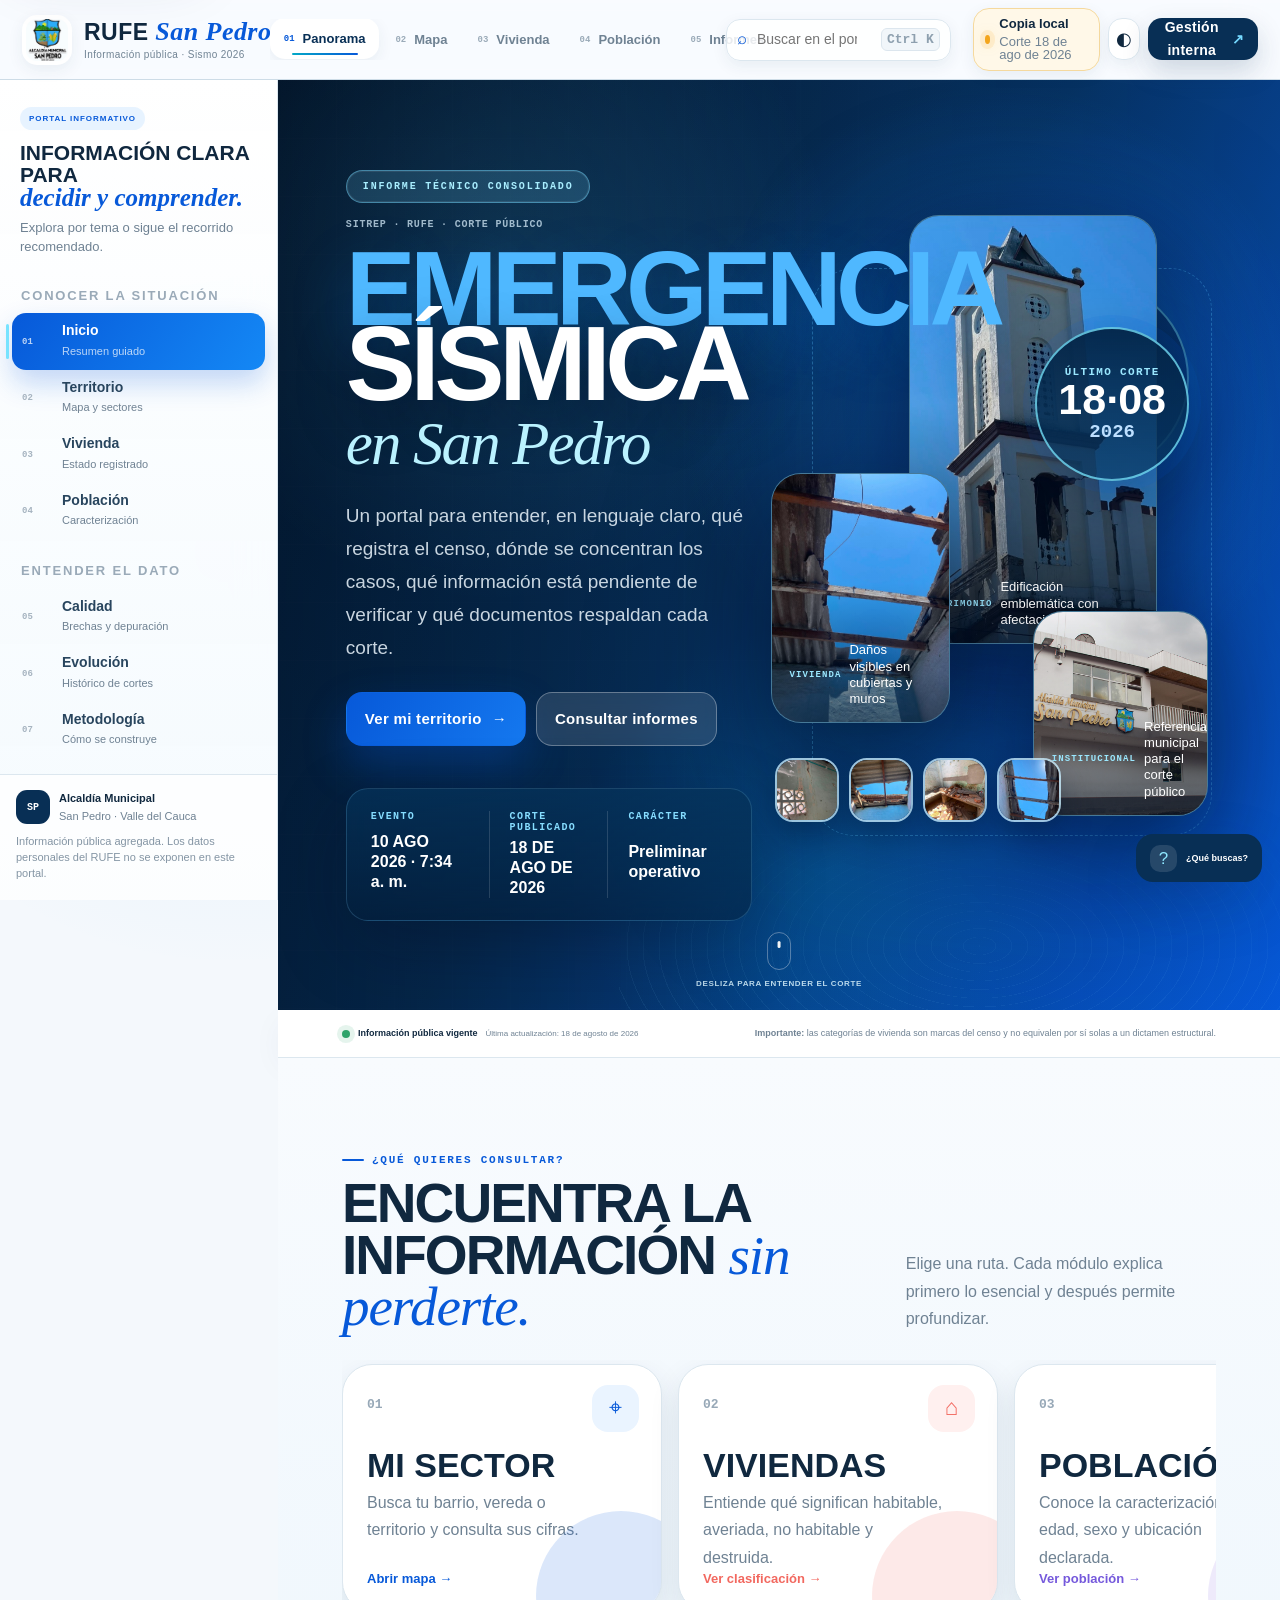
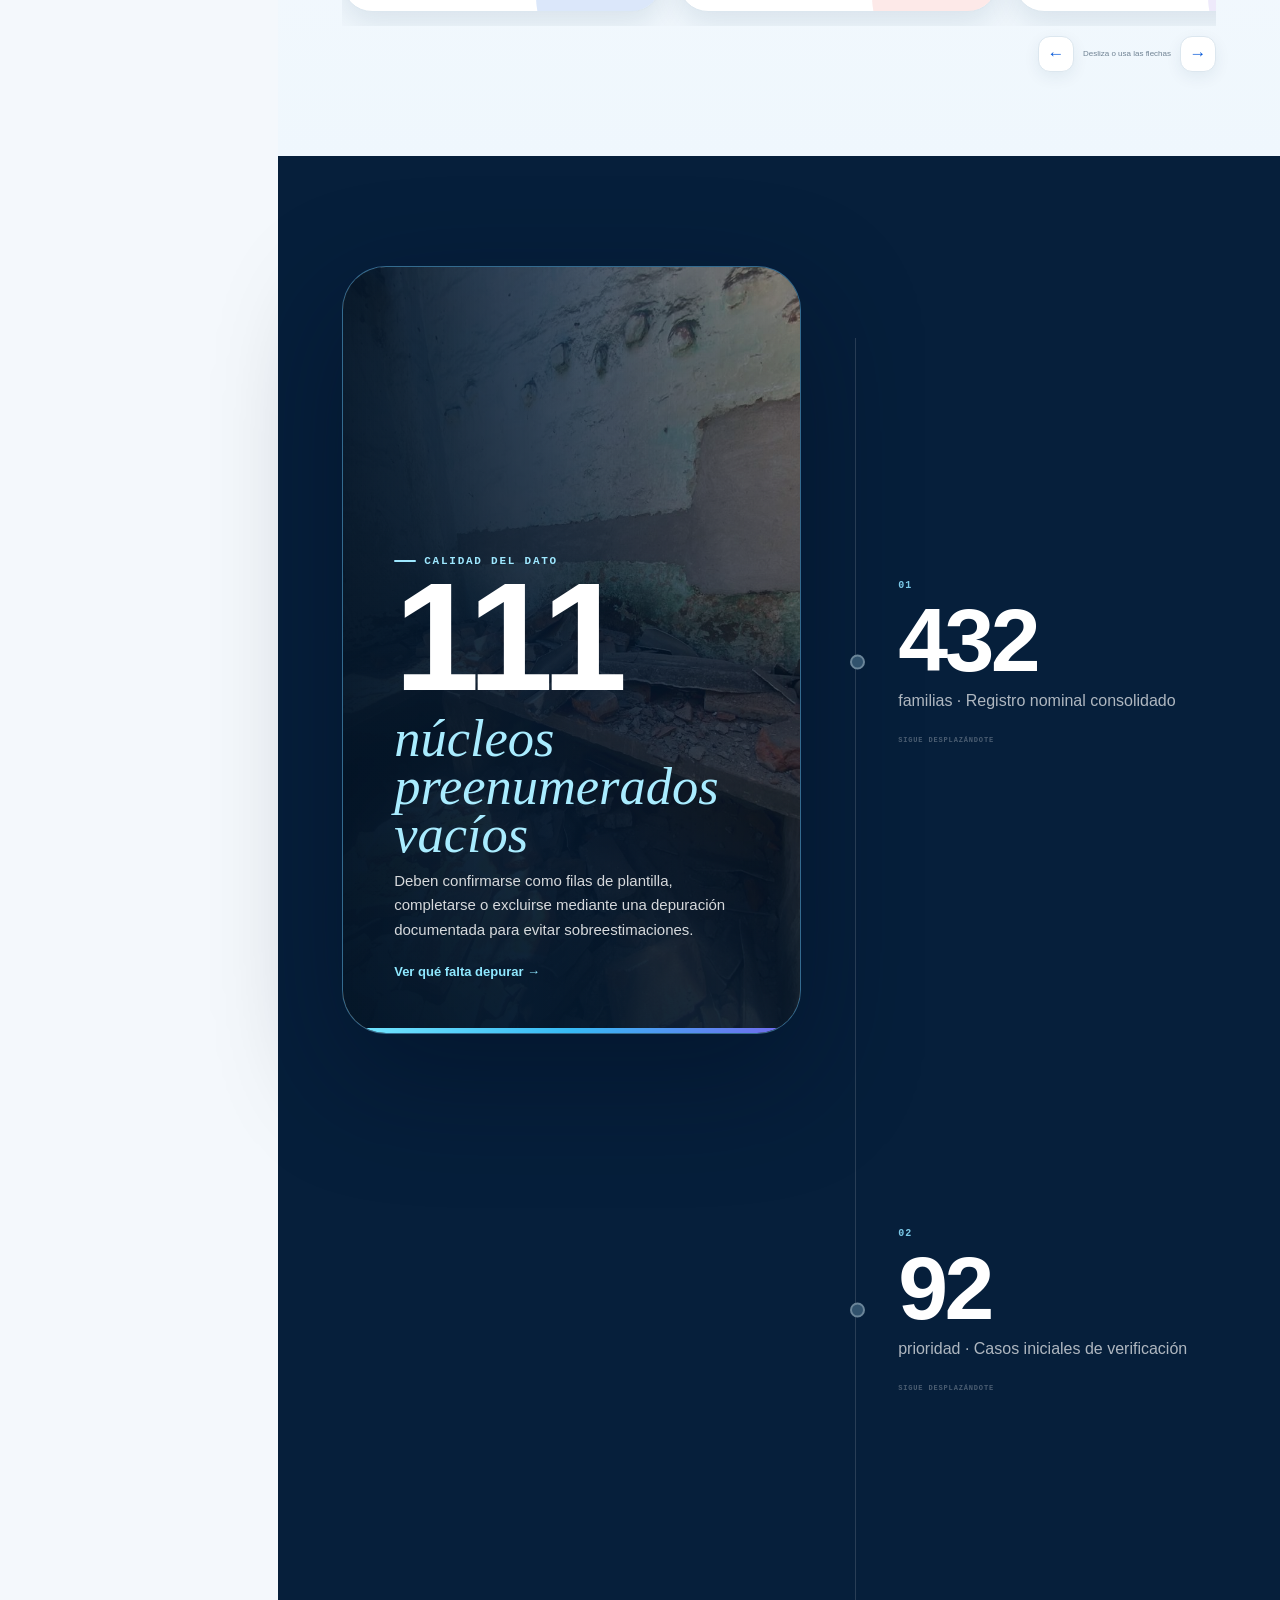
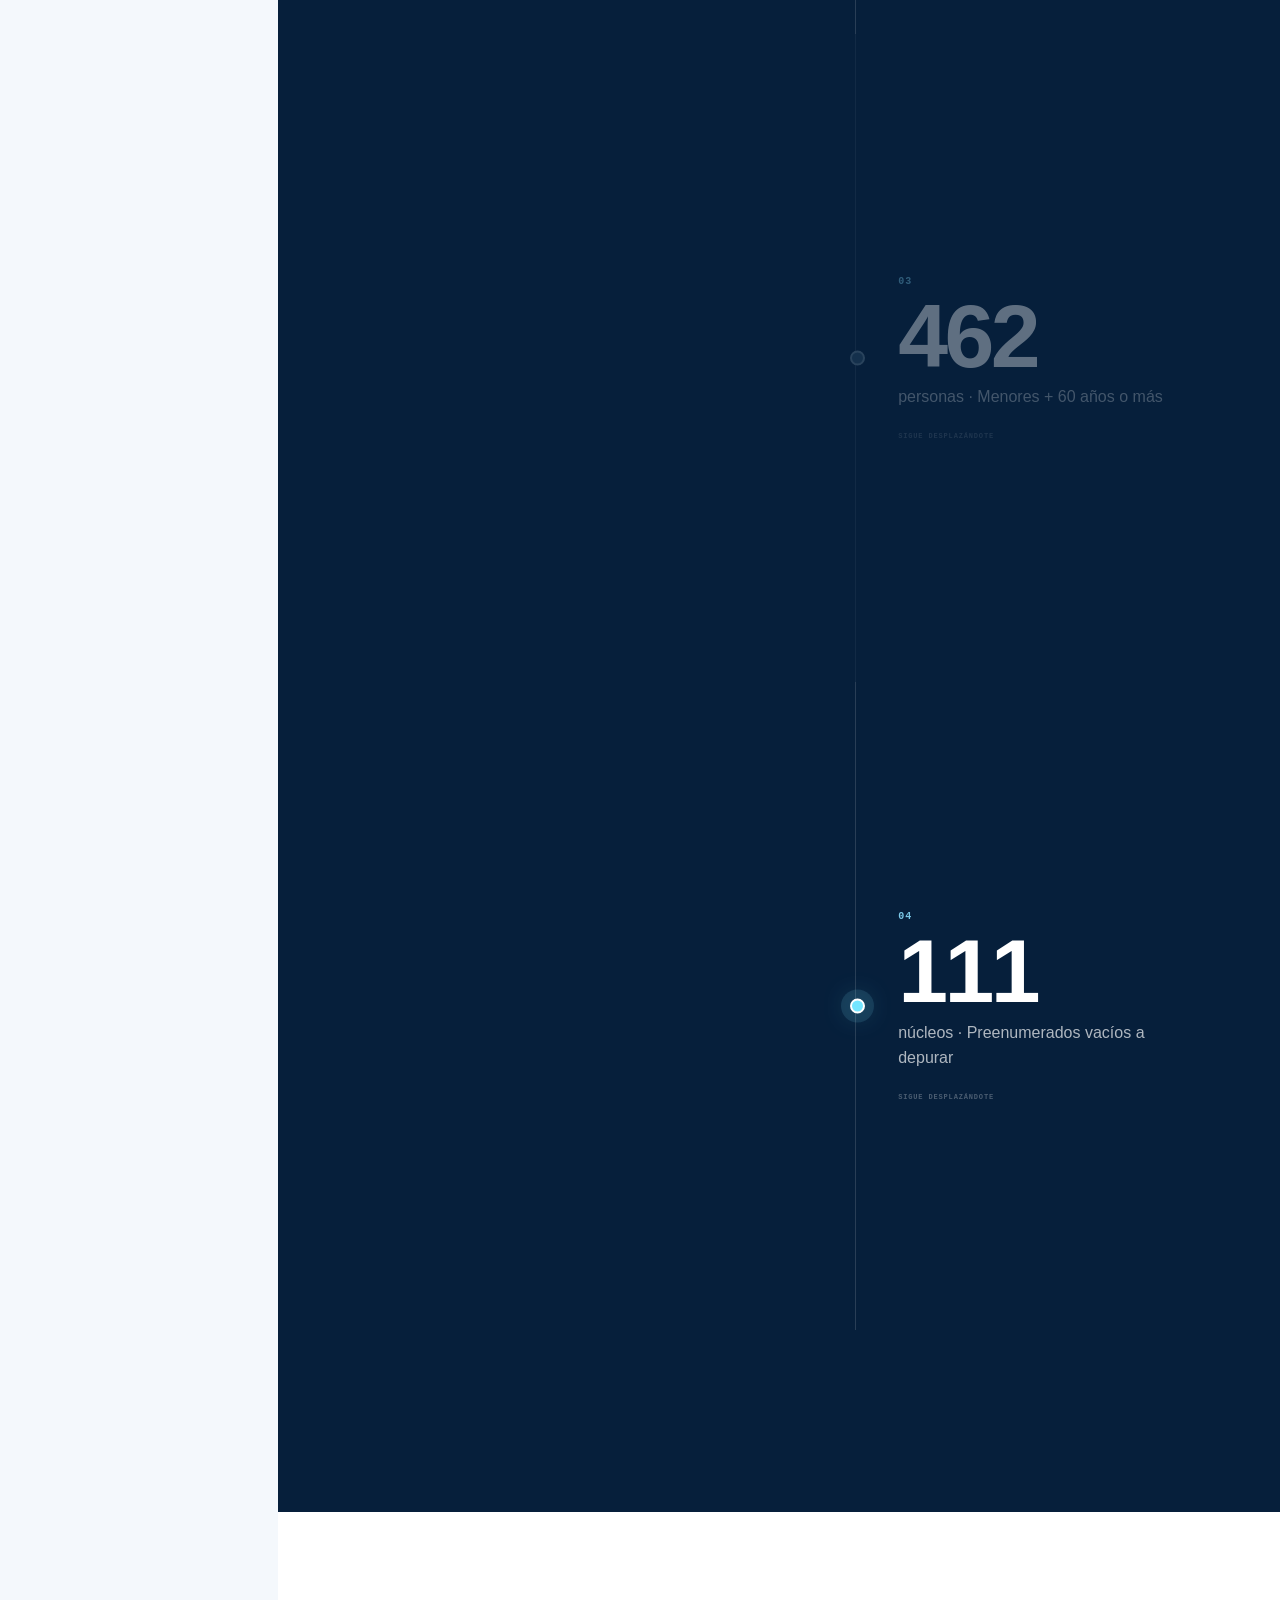
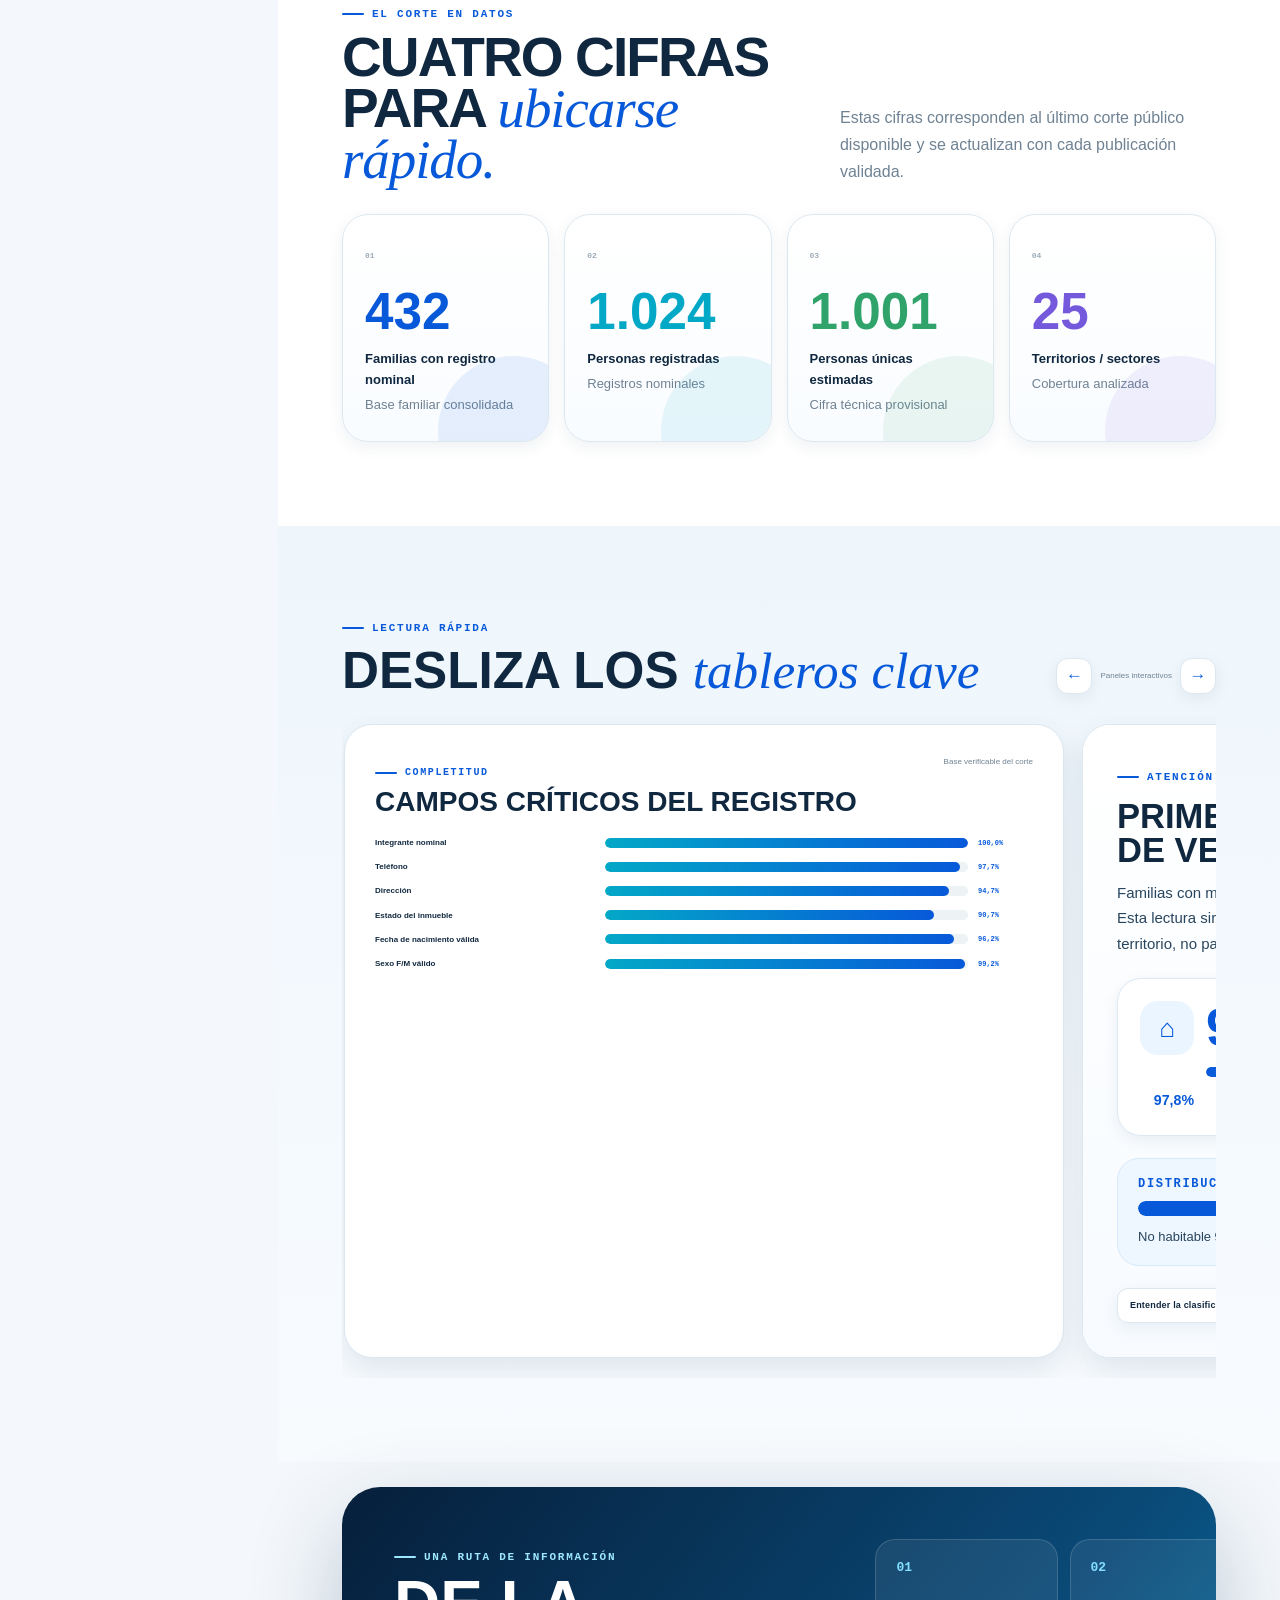
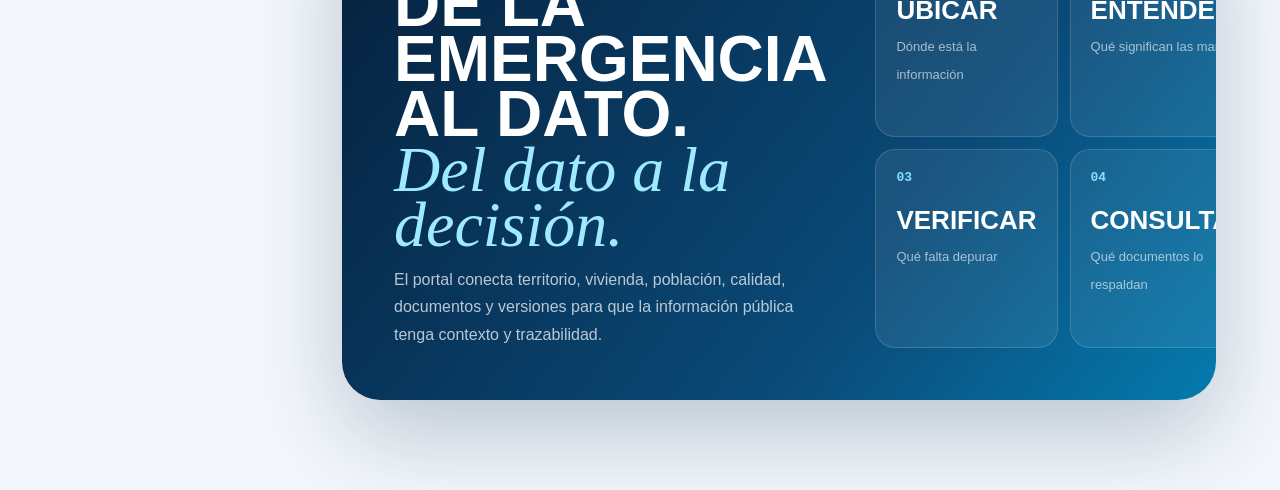
==== commit 3d848954: "Add files via upload" ====
--- a/index.html
+++ b/index.html
@@ -1,128 +1,358 @@
 <!DOCTYPE html>
+
 <html lang="es">
 <head>
-  <meta charset="UTF-8" />
-  <meta name="viewport" content="width=device-width, initial-scale=1, viewport-fit=cover" />
-  <meta name="theme-color" content="#0b2863" />
-  <title>Mesa de Ayuda TIC · Alcaldía de San Pedro</title>
-  <meta name="description" content="Mesa de Ayuda TIC institucional: soporte, comunicaciones, agenda, autoservicio, activos y operación ITSM." />
-  <link rel="stylesheet" href="app.css" />
+<meta charset="utf-8"/>
+<meta content="width=device-width,initial-scale=1,viewport-fit=cover" name="viewport"/>
+<meta content="#0759d9" name="theme-color"/>
+<meta content="Portal oficial RUFE de San Pedro, Valle del Cauca. Información pública, territorial, documental y trazable sobre el censo de familias afectadas por el sismo del 10 de agosto de 2026." name="description"/>
+<title>Portal RUFE | San Pedro, Valle del Cauca</title>
+<link href="manifest.json" rel="manifest"/>
+<link href="assets/logo-san-pedro.jpg" rel="icon"/>
+<link href="styles.css" rel="stylesheet"/>
 </head>
 <body>
-  <div class="app-shell">
-    <aside class="sidebar" id="sidebar">
-      <div class="brand" aria-label="Mesa de Ayuda TIC · Alcaldía de San Pedro">
-        <div class="brand-visual"><img src="assets/logo-san-pedro.png" alt="San Pedro · Donde nacen los sueños" /></div>
-        <div class="brand-title">
-          <div class="brand-appmark">TIC</div>
-          <div><strong>Mesa de Ayuda TIC</strong><span>Alcaldía de San Pedro</span></div>
-        </div>
-      </div>
-
-      <div class="role-switcher">
-        <span class="role-label">Experiencia de demostración</span>
-        <select id="roleSelect" aria-label="Cambiar perfil de demostración">
-          <option value="requester">Funcionario solicitante</option>
-          <option value="agent">Gestor de servicio</option>
-          <option value="admin">Administrador</option>
-        </select>
-      </div>
-
-      <nav class="nav-list" id="navList" aria-label="Navegación principal">
-        <button class="nav-item active" data-view="home"><span class="nav-icon"></span><span>Inicio</span></button>
-        <button class="nav-item" data-view="new-request"><span class="nav-icon"></span><span>Nueva solicitud</span></button>
-        <button class="nav-item" data-view="my-tickets"><span class="nav-icon"></span><span>Mis solicitudes</span><span class="nav-badge" id="myTicketsBadge">4</span></button>
-        <button class="nav-item" data-view="notifications"><span class="nav-icon"></span><span>Actualizaciones</span><span class="nav-badge" id="notificationBadge">3</span></button>
-        <button class="nav-item" data-view="knowledge"><span class="nav-icon"></span><span>Centro de conocimiento</span></button>
-        <button class="nav-item" data-view="status"><span class="nav-icon"></span><span>Estado de servicios</span></button>
-        <button class="nav-item" data-view="calendar"><span class="nav-icon"></span><span>Agenda y disponibilidad</span></button>
-
-        <div class="nav-section admin-nav">Operación</div>
-        <button class="nav-item admin-nav" data-view="ops"><span class="nav-icon"></span><span>Centro de mando TIC</span></button>
-        <button class="nav-item admin-nav" data-view="continuity"><span class="nav-icon"></span><span>Incidentes, problemas y cambios</span></button>
-        <button class="nav-item admin-nav" data-view="team"><span class="nav-icon"></span><span>Equipo y capacidad</span></button>
-        <button class="nav-item admin-nav" data-view="assets"><span class="nav-icon"></span><span>Activos y CMDB</span></button>
-        <button class="nav-item admin-nav" data-view="catalog"><span class="nav-icon"></span><span>Catálogo de servicios</span></button>
-        <button class="nav-item admin-nav" data-view="reports"><span class="nav-icon"></span><span>Indicadores</span></button>
-        <button class="nav-item admin-only" data-view="workflows"><span class="nav-icon"></span><span>Diseñador de workflows</span></button>
-        <button class="nav-item admin-only" data-view="admin"><span class="nav-icon"></span><span>Administración</span></button>
-      </nav>
-
-      <div class="sidebar-footer">
-        <div class="profile-mini">
-          <div class="avatar">JP</div>
-          <div><strong>Juan Pérez</strong><span id="profileRole">Funcionario solicitante</span></div>
-          <button class="icon-btn" aria-label="Opciones del perfil">•••</button>
-        </div>
-      </div>
-    </aside>
-
-    <main class="main">
-      <header class="topbar">
-        <button class="menu-toggle" id="menuToggle" aria-label="Abrir menú">☰</button>
-        <div class="breadcrumb" id="breadcrumb">Mesa de Ayuda TIC / Inicio</div>
-        <div class="top-actions">
-          <div class="search-box" data-command-open title="Buscar en toda la Mesa de Ayuda TIC">
-            <span aria-hidden="true">⌕</span>
-            <input id="globalSearch" type="search" placeholder="Buscar solicitudes, servicios, respuestas o activos…" />
-            <kbd>Ctrl K</kbd>
-          </div>
-          <div class="a11y-tools" aria-label="Accesibilidad">
-            <button class="icon-btn" data-a11y="down" title="Disminuir texto">A−</button>
-            <button class="icon-btn" data-a11y="up" title="Aumentar texto">A+</button>
-            <button class="icon-btn" data-a11y="contrast" title="Alto contraste">◐</button>
-          </div>
-          <button class="icon-btn notification-btn" title="Actualizaciones" data-view="notifications">◌<span class="notification-dot"></span></button>
-          <button class="btn btn-primary compact" data-action="open-new-request">＋ Crear solicitud</button>
-        </div>
-      </header>
-
-      <section class="view active" id="view-home"></section>
-      <section class="view" id="view-new-request"></section>
-      <section class="view" id="view-my-tickets"></section>
-      <section class="view" id="view-notifications"></section>
-      <section class="view" id="view-knowledge"></section>
-      <section class="view" id="view-status"></section>
-      <section class="view" id="view-calendar"></section>
-      <section class="view" id="view-ops"></section>
-      <section class="view" id="view-continuity"></section>
-      <section class="view" id="view-team"></section>
-      <section class="view" id="view-assets"></section>
-      <section class="view" id="view-catalog"></section>
-      <section class="view" id="view-reports"></section>
-      <section class="view" id="view-workflows"></section>
-      <section class="view" id="view-admin"></section>
-    </main>
-  </div>
-
-  <div class="modal-backdrop" id="requestModalBackdrop" hidden>
-    <div class="modal request-modal" role="dialog" aria-modal="true" aria-labelledby="requestModalTitle">
-      <div class="modal-header">
-        <div><span class="eyebrow">Nueva solicitud guiada</span><h2 id="requestModalTitle">Cuéntanos qué necesitas</h2></div>
-        <button class="close-btn" data-action="close-request-modal" aria-label="Cerrar">×</button>
-      </div>
-      <div class="stepper guided-stepper">
-        <div class="step active" data-step="1"><span>1</span><div><strong>Necesidad</strong><small>Te orientamos</small></div></div>
-        <div class="step" data-step="2"><span>2</span><div><strong>Información</strong><small>Una pregunta a la vez</small></div></div>
-        <div class="step" data-step="3"><span>3</span><div><strong>Programación</strong><small>Agenda y responsable</small></div></div>
-        <div class="step" data-step="4"><span>4</span><div><strong>Confirmación</strong><small>Revisa y radica</small></div></div>
-      </div>
-      <div class="modal-body" id="requestWizard"></div>
-      <div class="modal-footer" id="requestWizardFooter"></div>
-    </div>
-  </div>
-
-  <div class="drawer-backdrop" id="ticketDrawerBackdrop" hidden><aside class="drawer" id="ticketDrawer"></aside></div>
-  <div class="toast-stack" id="toastStack"></div>
-
-  <div class="modal-backdrop command-backdrop" id="commandBackdrop" hidden>
-    <div class="command-palette" role="dialog" aria-modal="true" aria-labelledby="commandTitle">
-      <div class="command-search-row"><span class="command-symbol">⌕</span><input id="commandInput" type="search" placeholder="Busca o escribe una acción…" autocomplete="off" /><kbd>ESC</kbd></div>
-      <div class="command-hint" id="commandTitle">Centro de comandos · Mesa de Ayuda TIC</div>
-      <div class="command-results" id="commandResults"></div>
-    </div>
-  </div>
-
-  <script src="app.bundle.js"></script>
+<a class="skip-link" href="#contenido">Saltar al contenido</a>
+<div aria-hidden="true" class="ambient ambient-a"></div>
+<div aria-hidden="true" class="ambient ambient-b"></div>
+<div aria-hidden="true" class="reading-progress" id="readingProgress"><span></span></div>
+<header class="topbar" id="topbar">
+<a aria-label="Portal RUFE San Pedro - Inicio" class="brand" href="#inicio">
+<span class="brand-mark"><img alt="Escudo de la Alcaldía Municipal de San Pedro" src="assets/logo-san-pedro.jpg"/></span>
+<span class="brand-copy">
+<strong>RUFE <em>San Pedro</em></strong>
+<small>Información pública · Sismo 2026</small>
+</span>
+</a>
+<nav aria-label="Accesos rápidos" class="xmb-nav">
+<a data-xmb="inicio" href="#inicio"><i>01</i><span>Panorama</span></a>
+<a data-xmb="territorio" href="#territorio"><i>02</i><span>Mapa</span></a>
+<a data-xmb="vivienda" href="#vivienda"><i>03</i><span>Vivienda</span></a>
+<a data-xmb="poblacion" href="#poblacion"><i>04</i><span>Población</span></a>
+<a data-xmb="informes" href="#informes"><i>05</i><span>Informes</span></a>
+</nav>
+<div class="topbar-search search-shell" id="searchShell">
+<span aria-hidden="true">⌕</span>
+<input aria-label="Buscar en el portal" autocomplete="off" id="globalSearch" placeholder="Buscar en el portal…" type="search"/>
+<kbd>Ctrl K</kbd>
+<div class="search-results" hidden="" id="searchResults"></div>
+</div>
+<div class="top-actions">
+<button class="status-chip" id="publicationChip" title="Información pública vigente" type="button">
+<span class="status-dot"></span>
+<span><b>Vigente</b><small id="publicationCut">Corte 18 ago 2026</small></span>
+</button>
+<button aria-label="Cambiar tema" class="icon-button" id="themeToggle" title="Cambiar tema" type="button">◐</button>
+<button class="admin-entry" id="adminEntry" type="button"><span>Gestión interna</span><b>↗</b></button>
+</div>
+</header>
+<aside aria-label="Navegación principal" class="sidebar" id="sidebar">
+<div class="nav-intro">
+<span class="nav-pill">PORTAL INFORMATIVO</span>
+<strong>Información clara para <em>decidir y comprender.</em></strong>
+<small>Explora por tema o sigue el recorrido recomendado.</small>
+</div>
+<div class="nav-scroll">
+<div class="nav-group">
+<span class="nav-caption">Conocer la situación</span>
+<a class="nav-link active" data-route="inicio" href="#inicio"><span>01</span><b>Inicio</b><small>Resumen guiado</small></a>
+<a class="nav-link" data-route="territorio" href="#territorio"><span>02</span><b>Territorio</b><small>Mapa y sectores</small></a>
+<a class="nav-link" data-route="vivienda" href="#vivienda"><span>03</span><b>Vivienda</b><small>Estado registrado</small></a>
+<a class="nav-link" data-route="poblacion" href="#poblacion"><span>04</span><b>Población</b><small>Caracterización</small></a>
+</div>
+<div class="nav-group">
+<span class="nav-caption">Entender el dato</span>
+<a class="nav-link" data-route="calidad" href="#calidad"><span>05</span><b>Calidad</b><small>Brechas y depuración</small></a>
+<a class="nav-link" data-route="evolucion" href="#evolucion"><span>06</span><b>Evolución</b><small>Histórico de cortes</small></a>
+<a class="nav-link" data-route="metodologia" href="#metodologia"><span>07</span><b>Metodología</b><small>Cómo se construye</small></a>
+</div>
+<div class="nav-group">
+<span class="nav-caption">Consultar y verificar</span>
+<a class="nav-link" data-route="informes" href="#informes"><span>08</span><b>Informes</b><small>Documentos y piezas</small></a>
+<a class="nav-link" data-route="actualizaciones" href="#actualizaciones"><span>09</span><b>Actualizaciones</b><small>Qué cambió</small></a>
+<a class="nav-link" data-route="fuentes" href="#fuentes"><span>10</span><b>Fuentes</b><small>Marco y límites</small></a>
+</div>
+<div class="nav-group admin-nav" hidden="" id="adminNav">
+<span class="nav-caption">Gestión interna</span>
+<a class="nav-link" data-route="administracion" href="#administracion"><span>⚙</span><b>Administración</b><small>Editar y publicar</small></a>
+</div>
+</div>
+<div class="sidebar-foot">
+<div class="mini-seal"><span>SP</span><div><b>Alcaldía Municipal</b><small>San Pedro · Valle del Cauca</small></div></div>
+<small>Información pública agregada. Los datos personales del RUFE no se exponen en este portal.</small>
+</div>
+</aside>
+<main class="main" id="contenido">
+<section class="view active" data-view="inicio" id="view-inicio">
+<section class="cinema-hero" id="inicioHero">
+<div aria-hidden="true" class="cinema-grid"></div>
+<div class="hero-copy">
+<div class="hero-kicker"><span>INFORME TÉCNICO CONSOLIDADO</span><i>SITREP · RUFE · CORTE PÚBLICO</i></div>
+<h1><span class="hero-blue">Emergencia</span><br/><strong>sísmica</strong> <em>en San Pedro</em></h1>
+<p class="hero-lead">Un portal para entender, en lenguaje claro, qué registra el censo, dónde se concentran los casos, qué información está pendiente de verificar y qué documentos respaldan cada corte.</p>
+<div class="hero-actions">
+<a class="btn primary pulse" href="#territorio">Ver mi territorio <span>→</span></a>
+<a class="btn glass" href="#informes">Consultar informes</a>
+</div>
+<div class="hero-meta">
+<div><small>EVENTO</small><b>10 AGO 2026 · 7:34 a. m.</b></div>
+<div><small>CORTE PUBLICADO</small><b id="heroCut">18 AGO 2026</b></div>
+<div><small>CARÁCTER</small><b>Preliminar operativo</b></div>
+</div>
+</div>
+<div class="hero-media">
+<figure class="hero-photo hero-photo-main">
+<img alt="Edificación emblemática afectada por el sismo en San Pedro" src="assets/iglesia-afectada.jpg"/>
+<figcaption><span>Patrimonio</span>Edificación emblemática con afectaciones visibles</figcaption>
+</figure>
+<figure class="hero-photo hero-photo-secondary">
+<img alt="Cubierta de vivienda afectada por el sismo en San Pedro" src="assets/photos/photo-11.jpg"/>
+<figcaption><span>Vivienda</span>Daños visibles en cubiertas y muros</figcaption>
+</figure>
+<figure class="hero-photo hero-photo-tertiary">
+<img alt="Edificio de la Alcaldía Municipal de San Pedro" src="assets/alcaldia.jpg"/>
+<figcaption><span>Institucional</span>Referencia municipal para el corte público</figcaption>
+</figure>
+<div class="hero-data-float">
+<small>ÚLTIMO CORTE</small>
+<strong>18·08</strong>
+<span>2026</span>
+</div>
+<div aria-label="Registro fotográfico destacado" class="hero-photo-strip">
+<img alt="Muro afectado" loading="lazy" src="assets/photos/photo-21.jpg"/>
+<img alt="Cubierta afectada" loading="lazy" src="assets/photos/photo-12.jpg"/>
+<img alt="Interior de vivienda afectada" loading="lazy" src="assets/photos/photo-22.jpg"/>
+<img alt="Cubierta con daño visible" loading="lazy" src="assets/photos/photo-30.jpg"/>
+</div>
+<div aria-hidden="true" class="seismic-line">
+<svg preserveaspectratio="none" viewbox="0 0 620 80"><path d="M0 48h65l10-18 14 35 15-54 18 72 15-42 12 7h55l7-16 13 30 10-22 13 10h60l9-19 15 38 18-59 17 70 16-37 11 5h65l11-21 13 43 13-27 11 5h56"></path></svg>
+</div>
+</div>
+<a class="scroll-cue" href="#guia-ciudadana"><span></span><b>Desliza para entender el corte</b></a>
+</section>
+<section class="public-ribbon" id="guia-ciudadana">
+<div class="public-state"><span></span><b>Información pública vigente</b><small id="lastUpdateText">Última actualización: 18 de agosto de 2026</small></div>
+<p><strong>Importante:</strong> las categorías de vivienda son marcas del censo y no equivalen por sí solas a un dictamen estructural.</p>
+</section>
+<section class="citizen-guide section-block reveal">
+<div class="section-head immersive"><div><span class="eyebrow">¿QUÉ QUIERES CONSULTAR?</span><h2>Encuentra la información <em>sin perderte.</em></h2></div><p>Elige una ruta. Cada módulo explica primero lo esencial y después permite profundizar.</p></div>
+<div class="citizen-carousel scroll-snap" id="citizenCarousel">
+<a class="guide-card blue" href="#territorio"><span>01</span><i>⌖</i><h3>Mi sector</h3><p>Busca tu barrio, vereda o territorio y consulta sus cifras.</p><b>Abrir mapa →</b></a>
+<a class="guide-card coral" href="#vivienda"><span>02</span><i>⌂</i><h3>Viviendas</h3><p>Entiende qué significan habitable, averiada, no habitable y destruida.</p><b>Ver clasificación →</b></a>
+<a class="guide-card violet" href="#poblacion"><span>03</span><i>◎</i><h3>Población</h3><p>Conoce la caracterización por edad, sexo y ubicación declarada.</p><b>Ver población →</b></a>
+<a class="guide-card mint" href="#actualizaciones"><span>04</span><i>↻</i><h3>Qué cambió</h3><p>Revisa cada corte y los cambios publicados por la Alcaldía.</p><b>Ver actualizaciones →</b></a>
+<a class="guide-card magenta" href="#informes"><span>05</span><i>▤</i><h3>Informes</h3><p>Consulta el documento fuente, anexos, fotografías e infografías.</p><b>Ir a documentos →</b></a>
+<a class="guide-card navy" href="#fuentes"><span>06</span><i>§</i><h3>Fuentes y límites</h3><p>Conoce qué respalda el informe y qué no puede concluirse aún.</p><b>Consultar fuentes →</b></a>
+</div>
+<div class="carousel-controls" data-carousel-controls="citizenCarousel"><button aria-label="Anterior" data-dir="-1" type="button">←</button><span>Desliza o usa las flechas</span><button aria-label="Siguiente" data-dir="1" type="button">→</button></div>
+</section>
+<section class="scrolly-shell section-block" id="scrollyStory">
+<div class="scrolly-sticky">
+<div class="scrolly-visual" id="scrollyVisual">
+<div class="scrolly-media-layer"><img alt="Contexto visual del informe RUFE" id="scrollyImage" src="assets/iglesia-afectada.jpg"/></div>
+<div class="scrolly-overlay"></div>
+<div class="scrolly-stage-copy">
+<span class="eyebrow light" id="scrollyKicker">PANORAMA DEL CORTE</span>
+<strong id="scrollyNumber">432</strong>
+<h2 id="scrollyTitle">familias con registro nominal</h2>
+<p id="scrollyText">El censo consolida los núcleos familiares que cuentan con al menos una persona identificada.</p>
+<a href="#territorio" id="scrollyLink">Explorar este dato →</a>
+</div>
+<div class="scrolly-progress"><span id="scrollyProgress"></span></div>
+</div>
+</div>
+<div aria-label="Resumen narrativo del corte" class="scrolly-steps" id="storySteps"></div>
+</section>
+<section class="section-block kpi-section reveal">
+<div class="section-head immersive"><div><span class="eyebrow">EL CORTE EN DATOS</span><h2>Cuatro cifras para <em>ubicarse rápido.</em></h2></div><p>Estas cifras corresponden al último corte público disponible y se actualizan con cada publicación validada.</p></div>
+<div class="kpi-grid" id="homeKpis"></div>
+</section>
+<section class="data-deck section-block reveal">
+<div class="deck-header"><div><span class="eyebrow">LECTURA RÁPIDA</span><h2>Desliza los <em>tableros clave</em></h2></div><div class="deck-control"><button data-deck-prev="" type="button">←</button><span>Paneles interactivos</span><button data-deck-next="" type="button">→</button></div></div>
+<div class="dashboard-deck scroll-snap" id="dashboardDeck">
+<article class="panel deck-panel completion-deck" id="completionPanel"></article>
+<article class="panel deck-panel priority-deck" id="priorityPanel"></article>
+<article class="panel deck-panel territory-deck" id="topTerritoriesPanel"></article>
+<article class="deck-panel explainer-card"><span class="script-word">recuerda</span><h3>Una cifra no cuenta toda la historia</h3><p>La información del RUFE es operativa y debe leerse junto con validaciones de campo, soportes y decisiones institucionales.</p><a href="#metodologia">Cómo se construye el dato →</a></article>
+</div>
+</section>
+<section class="story-band reveal">
+<div class="story-copy"><span class="eyebrow light">UNA RUTA DE INFORMACIÓN</span><h2>De la emergencia al dato.<br/><em>Del dato a la decisión.</em></h2><p>El portal conecta territorio, vivienda, población, calidad, documentos y versiones para que la información pública tenga contexto y trazabilidad.</p></div>
+<div class="story-cta-grid">
+<a href="#territorio"><span>01</span><b>Ubicar</b><small>Dónde está la información</small></a>
+<a href="#vivienda"><span>02</span><b>Entender</b><small>Qué significan las marcas</small></a>
+<a href="#calidad"><span>03</span><b>Verificar</b><small>Qué falta depurar</small></a>
+<a href="#informes"><span>04</span><b>Consultar</b><small>Qué documentos lo respaldan</small></a>
+</div>
+</section>
+</section>
+<section class="view" data-view="territorio" id="view-territorio">
+<div class="page-hero compact aqua">
+<div><span class="eyebrow">EXPLORADOR TERRITORIAL</span><h1>El mapa como <em>puerta de entrada</em> a los datos</h1><p>Selecciona una localización y todo el panel se segmentará sobre ese territorio.</p></div>
+<div class="page-stat"><b id="territoryCount">25</b><span>territorios / sectores</span></div>
+</div>
+<div class="territory-toolbar">
+<div class="filter-search"><span>⌕</span><input id="territorySearch" placeholder="Buscar Centro, Todosantos, La Puente…" type="search"/></div>
+<label class="select-wrap">Ordenar<select id="territorySort"><option value="families">Familias</option><option value="priority">Prioridad</option><option value="people">Personas</option><option value="rate">Tasa prioritaria</option><option value="name">Nombre</option></select></label>
+<label class="range-wrap"><span>Mín. familias <b id="minFamiliesValue">0</b></span><input id="minFamilies" max="75" min="0" type="range" value="0"/></label>
+<label class="switch"><input id="onlyPriority" type="checkbox"/><span></span><b>Con prioridad</b></label>
+<button class="btn small ghost" id="resetTerritoryFilters" type="button">Limpiar</button>
+</div>
+<div class="map-layout">
+<article class="map-card">
+<div class="map-head"><div><span class="eyebrow">MAPA INTERACTIVO</span><h3>San Pedro · referencias territoriales</h3></div><div class="map-legend"><span><i class="dot verified"></i>Referencia localizada</span><span><i class="dot approximate"></i>Referencia aproximada</span></div></div>
+<div aria-label="Mapa interactivo de territorios de San Pedro" class="slippy-map" id="rufeMap">
+<div class="tile-layer" id="mapTiles"></div>
+<div class="marker-layer" id="mapMarkers"></div>
+<div class="map-controls"><button aria-label="Acercar" id="mapZoomIn">+</button><button aria-label="Alejar" id="mapZoomOut">−</button><button aria-label="Restablecer mapa" id="mapReset">⌂</button></div>
+<div class="map-attribution">© OpenStreetMap contributors</div>
+</div>
+</article>
+<aside class="territory-detail" id="territoryDetail">
+<div class="empty-state"><span>⌖</span><h3>Selecciona un territorio</h3><p>Haz clic en un marcador, una fila o una barra para ver su ficha completa.</p></div>
+</aside>
+</div>
+<div class="territory-analytics">
+<article class="panel panel-large"><div class="panel-title"><div><span class="eyebrow">RANKING DINÁMICO</span><h3>Concentración territorial</h3></div><small id="territoryFilterSummary"></small></div><div class="rank-bars" id="territoryBars"></div></article>
+<article class="panel"><div class="panel-title"><div><span class="eyebrow">LECTURA COMPARADA</span><h3>Volumen × prioridad</h3></div></div><div class="scatter-wrap" id="territoryScatter"></div></article>
+</div>
+<article class="table-panel">
+<div class="table-head table-head-pro"><div><span class="eyebrow">BASE TERRITORIAL</span><h3>Detalle de los 25 sectores</h3><p>Consulta, ordena y compara los sectores con una lectura rápida de prioridad territorial.</p></div><div class="table-actions"><button class="btn small ghost" id="compareSelected" type="button">Comparar seleccionados</button><button class="btn small primary" id="exportTerritoryCsv" type="button">Exportar CSV</button></div></div>
+<div class="territory-summary-strip" id="territorySummaryStrip"></div>
+<div class="table-scroll table-scroll-pro"><table class="territory-table-pro"><thead><tr><th></th><th>Territorio</th><th>Familias</th><th>Personas</th><th>No hab.</th><th>Destr.</th><th>Sin estado*</th><th>Núcleos vacíos</th><th>Prioridad</th><th></th></tr></thead><tbody id="territoryTableBody"></tbody></table></div>
+<p class="table-note">* En la tabla territorial del informe, “sin estado” incluye núcleos vacíos; la ficha diferencia ambos valores para análisis.</p>
+</article>
+</section>
+<section class="view" data-view="vivienda" id="view-vivienda">
+<div class="page-hero compact coral"><div><span class="eyebrow">VIVIENDA Y SEGURIDAD HABITACIONAL</span><h1>Entender el estado <em>sin confundirlo con un dictamen</em></h1><p>Las categorías son marcas censales. Se muestran sobre una base común de familias y pueden existir marcas múltiples.</p></div><div class="page-stat danger"><b id="housingPriorityHero">92</b><span>casos de verificación prioritaria</span></div></div>
+<div class="housing-lead">
+<article class="housing-base-card"><div><span class="eyebrow">UNIVERSO DE LECTURA</span><h2><b id="housingUniverse">432</b> familias</h2><p>Cada barra usa el mismo denominador para facilitar la lectura. Las categorías no son totalmente excluyentes.</p></div><div class="denominator-track"><span>0%</span><span>25%</span><span>50%</span><span>75%</span><span>100%</span></div></article>
+<article class="housing-priority-callout"><span>PRIORIDAD DE VERIFICACIÓN</span><strong id="housingPriorityBig">92</strong><p><b id="noHabBig">90</b> no habitables + <b id="destroyedBig">2</b> destruidas</p><small>Universo inicial para verificación prioritaria. No constituye dictamen estructural definitivo.</small></article>
+</div>
+<article class="housing-chart-card"><div class="panel-title"><div><span class="eyebrow">CLASIFICACIÓN REGISTRADA</span><h3>Qué marca aparece en el censo</h3></div><div class="segmented"><button class="active" data-housing-mode="pct">%</button><button data-housing-mode="count">N</button></div></div><div class="housing-bars" id="housingBars"></div></article>
+<div class="housing-meaning-grid">
+<article class="meaning-card follow"><span>01</span><div><b>Seguimiento</b><h3>Habitable</h3><p>La marca censal indica que el inmueble fue reportado como habitable. No reemplaza la valoración técnica cuando existan daños.</p></div></article>
+<article class="meaning-card verify"><span>02</span><div><b>Verificar</b><h3>Averiada</h3><p>Requiere descripción del daño, evidencia y definición de si amerita inspección especializada o medida preventiva.</p></div></article>
+<article class="meaning-card priority"><span>03</span><div><b>Prioridad</b><h3>No habitable / destruida</h3><p>Demanda verificación prioritaria, medidas de seguridad, alojamiento y articulación sectorial cuando corresponda.</p></div></article>
+</div>
+<div class="housing-detail-grid">
+<article class="photo-panel photo-panel-grid">
+<div class="photo-mosaic">
+<figure><img alt="Cubierta colapsada o abierta tras la emergencia" src="assets/photos/photo-11.jpg"/><figcaption>Cubiertas y estructuras</figcaption></figure>
+<figure><img alt="Daños en muros y techos" src="assets/photos/photo-21.jpg"/><figcaption>Daños en vivienda</figcaption></figure>
+<figure><img alt="Interior de vivienda con afectación material" src="assets/photos/photo-22.jpg"/><figcaption>Afectación interior</figcaption></figure>
+<figure><img alt="Cubierta con daño visible" src="assets/photos/photo-30.jpg"/><figcaption>Cubiertas afectadas</figcaption></figure>
+</div>
+<div class="photo-caption">
+<span>LECTURA TÉCNICA Y SOCIAL</span>
+<p id="housingNarrative"></p>
+</div>
+</article>
+<article class="panel"><div class="panel-title"><div><span class="eyebrow">BRECHAS QUE CAMBIAN LA DECISIÓN</span><h3>Qué falta resolver</h3></div></div><div class="mini-alerts" id="housingAlerts"></div></article>
+</div>
+</section>
+<section class="view" data-view="poblacion" id="view-poblacion">
+<div class="page-hero compact violet"><div><span class="eyebrow">CARACTERIZACIÓN POBLACIONAL</span><h1>Personas, ciclos de vida y <em>enfoque diferencial</em></h1><p>La caracterización permite orientar asistencia, visitas y decisiones según edad, ubicación y condiciones del hogar.</p></div><div class="page-stat"><b id="peopleHero">1.024</b><span>registros nominales</span></div></div>
+<div class="population-grid">
+<article class="panel"><div class="panel-title"><div><span class="eyebrow">SEXO REGISTRADO</span><h3>Distribución poblacional</h3></div></div><div id="sexChart"></div></article>
+<article class="panel panel-large"><div class="panel-title"><div><span class="eyebrow">CICLO DE VIDA</span><h3>Edad calculada al evento</h3></div></div><div class="age-chart" id="lifeCycleChart"></div></article>
+</div>
+<div class="population-grid lower">
+<article class="panel panel-large"><div class="panel-title"><div><span class="eyebrow">UBICACIÓN DECLARADA</span><h3>Rural, urbana y sin dato homologable</h3></div></div><div id="locationChart"></div></article>
+<article class="focus-card"><span class="script-word">cuidar</span><h3>Grupos que requieren lectura diferencial</h3><div id="differentialKpis"></div><p>La priorización no debe basarse únicamente en el orden de llegada al censo: debe considerar riesgo para la vida, población diferencial, exposición y red de apoyo.</p></article>
+</div>
+</section>
+<section class="view" data-view="calidad" id="view-calidad">
+<div class="page-hero compact amber"><div><span class="eyebrow">CALIDAD Y DEPURACIÓN</span><h1>Un dato útil debe ser <em>completo, consistente y trazable</em></h1><p>Las brechas se convierten en tareas concretas de revisión antes de cualquier cierre o publicación oficial.</p></div><div class="page-stat"><b id="qualityScore">—</b><span>completitud promedio de campos críticos</span></div></div>
+<div class="quality-layout"><article class="panel panel-large"><div class="panel-title"><div><span class="eyebrow">CAMPOS CRÍTICOS</span><h3>Completitud verificable</h3></div></div><div id="qualityCompletion"></div></article><article class="panel"><div class="panel-title"><div><span class="eyebrow">ESTADO TÉCNICO</span><h3>Componentes del proceso</h3></div></div><div id="componentStatus"></div></article></div>
+<div class="section-head minor"><div><span class="eyebrow">COLA DE DEPURACIÓN</span><h2>Hallazgos que <em>deben resolverse</em></h2></div></div>
+<div class="issue-grid" id="qualityIssues"></div>
+<article class="rules-panel"><div><span class="eyebrow">REGLAS MÍNIMAS DE ASEGURAMIENTO</span><h3>Cómo mantener una base confiable</h3></div><div class="rule-list" id="qualityRules"></div></article>
+</section>
+<section class="view" data-view="evolucion" id="view-evolucion">
+<div class="page-hero compact blue"><div><span class="eyebrow">HISTÓRICO DE CORTES</span><h1>Ver cómo <em>cambia la información</em> con el tiempo</h1><p>Cada publicación queda preservada como una versión trazable. El histórico crece automáticamente con nuevos cortes publicados.</p></div></div>
+<article class="timeline-hero"><div class="timeline-chart" id="releaseChart"></div><aside id="releaseSummary"></aside></article>
+<div class="compare-box"><div><span class="eyebrow">COMPARAR VERSIONES</span><h3>Selecciona dos cortes</h3></div><div class="compare-controls"><select id="compareFrom"></select><span>→</span><select id="compareTo"></select><button class="btn primary small" id="runCompare" type="button">Comparar</button></div></div>
+<div class="compare-results" id="compareResults"></div>
+</section>
+<section class="view" data-view="metodologia" id="view-metodologia">
+<div class="page-hero compact teal"><div><span class="eyebrow">METODOLOGÍA Y CIERRE</span><h1>De la captura territorial al <em>corte oficial trazable</em></h1><p>El informe distingue captura, control de calidad, depuración, validación institucional y consolidación oficial.</p></div></div>
+<div class="method-flow" id="methodFlow"></div>
+<div class="method-grid"><article class="panel panel-large"><div class="panel-title"><div><span class="eyebrow">OBJETO Y ALCANCE</span><h3>Qué cubre este consolidado</h3></div></div><div id="objectiveScope"></div></article><article class="panel"><div class="panel-title"><div><span class="eyebrow">LIMITACIONES</span><h3>Qué no puede concluirse</h3></div></div><div id="limitationsList"></div></article></div>
+<article class="panel"><div class="panel-title"><div><span class="eyebrow">REGLAS APLICADAS</span><h3>Cómo se consolidó la base</h3></div></div><div class="numbered-list" id="appliedRules"></div></article>
+</section>
+<section class="view" data-view="informes" id="view-informes">
+<div class="page-hero compact magenta"><div><span class="eyebrow">CENTRO DOCUMENTAL</span><h1>Informes, visualizaciones y <em>evidencias públicas</em></h1><p>Consulta el informe fuente, piezas visuales y archivos publicados en cada corte.</p><div class="hero-actions"><a class="btn primary" href="report.html" rel="noopener" target="_blank">Vista imprimible del corte <span>↗</span></a></div></div></div>
+<div class="document-toolbar"><div class="filter-search"><span>⌕</span><input id="documentSearch" placeholder="Buscar informes, anexos, fotografías…" type="search"/></div><div class="chips" id="documentFilters"><button class="active" data-doc-filter="all">Todos</button><button data-doc-filter="report">Informes</button><button data-doc-filter="visual">Infografías</button><button data-doc-filter="photo">Fotografías</button><button data-doc-filter="annex">Anexos</button></div></div>
+<div class="document-grid" id="documentGrid"></div>
+<article class="pdf-panel"><div class="pdf-index"><div><span class="eyebrow">INFORME FUENTE</span><h3>Índice de 20 páginas</h3></div><div id="pdfPageIndex"></div></div><div class="pdf-view"><object data="assets/informe-consolidado-18-agosto-2026.pdf#page=1" id="pdfObject" type="application/pdf"><p>Tu navegador no puede mostrar el PDF. <a href="assets/informe-consolidado-18-agosto-2026.pdf" target="_blank">Abrir documento</a>.</p></object></div></article>
+</section>
+<section class="view" data-view="actualizaciones" id="view-actualizaciones">
+<div class="page-hero compact mint"><div><span class="eyebrow">TRAZABILIDAD PÚBLICA</span><h1>Qué cambió, cuándo y <em>por qué</em></h1><p>Cada publicación incorpora fecha, versión, nota de cambio y referencia al corte que reemplaza.</p></div></div>
+<div class="updates-layout updates-layout-pro"><div class="public-timeline public-timeline-pro" id="publicTimeline"></div><aside class="panel updates-help-card"><span class="eyebrow">CÓMO LEER LAS ACTUALIZACIONES</span><h3>Publicar no es sobrescribir</h3><p>Los cortes históricos deben mantenerse disponibles para que cualquier cambio de cifra sea verificable.</p><div class="mini-flow mini-flow-pro"><span>Borrador</span><i>→</i><span>Validación</span><i>→</i><span>Aprobación</span><i>→</i><span>Publicación</span></div></aside></div>
+</section>
+<section class="view" data-view="fuentes" id="view-fuentes">
+<div class="page-hero compact navy"><div><span class="eyebrow">FUENTES, MARCO Y CONTROL DOCUMENTAL</span><h1>La información necesita <em>contexto y límites</em></h1><p>Consulta el fundamento normativo, el alcance RUFE/RUD, las conclusiones y el control documental del corte.</p></div></div>
+<div class="source-grid"><article class="panel"><div class="panel-title"><div><span class="eyebrow">CONTEXTO DEL EVENTO</span><h3>Sismo del 10 de agosto</h3></div></div><p id="eventContext"></p></article><article class="panel"><div class="panel-title"><div><span class="eyebrow">RUFE Y RUD</span><h3>Qué acredita este documento</h3></div></div><p id="rufeRud"></p></article></div>
+<div class="framework-grid" id="regulatoryFramework"></div>
+<div class="source-grid"><article class="panel panel-large"><div class="panel-title"><div><span class="eyebrow">CONCLUSIONES DEL CORTE</span><h3>Lectura institucional</h3></div></div><div class="numbered-list" id="conclusionsList"></div></article><article class="panel"><div class="panel-title"><div><span class="eyebrow">CONTROL DOCUMENTAL</span><h3>Responsables</h3></div></div><div id="documentControl"></div></article></div>
+</section>
+<section class="view" data-view="administracion" id="view-administracion">
+<div class="admin-hero"><div><span class="eyebrow light">GESTIÓN INTERNA RUFE</span><h1>Centro de <em>administración y publicación</em></h1><p>El portal público se alimenta desde un flujo controlado: editar, revisar, aprobar y publicar.</p></div><div class="admin-user-card" id="adminUserCard"></div></div>
+<div class="admin-login-state" id="adminLoginState"></div>
+<div hidden="" id="adminWorkspace">
+<nav class="admin-tabs" id="adminTabs">
+<button class="active" data-admin-tab="overview">Centro de control</button>
+<button data-admin-tab="territories">Territorios</button>
+<button data-admin-tab="content">Contenido del corte</button>
+<button data-admin-tab="workflow">Validación y publicación</button>
+<button data-admin-tab="media">Archivos</button>
+<button data-admin-tab="users">Usuarios</button>
+<button data-admin-tab="audit">Auditoría</button>
+</nav>
+<div class="admin-panel active" data-admin-panel="overview" id="adminOverview"></div>
+<div class="admin-panel" data-admin-panel="territories" id="adminTerritories"></div>
+<div class="admin-panel" data-admin-panel="content" id="adminContent"></div>
+<div class="admin-panel" data-admin-panel="workflow" id="adminWorkflow"></div>
+<div class="admin-panel" data-admin-panel="media" id="adminMedia"></div>
+<div class="admin-panel" data-admin-panel="users" id="adminUsers"></div>
+<div class="admin-panel" data-admin-panel="audit" id="adminAudit"></div>
+</div>
+</section>
+</main>
+<nav aria-label="Navegación móvil" class="mobile-nav">
+<a href="#inicio"><span>⌂</span><b>Inicio</b></a><a href="#territorio"><span>⌖</span><b>Mapa</b></a><a href="#vivienda"><span>⌂</span><b>Vivienda</b></a><a href="#informes"><span>▤</span><b>Informes</b></a><button id="mobileMore" type="button"><span>•••</span><b>Más</b></button>
+</nav>
+<div class="mobile-sheet" hidden="" id="mobileSheet">
+<div class="mobile-sheet-head"><div><span class="eyebrow">NAVEGAR EL PORTAL</span><h3>¿Qué necesitas consultar?</h3></div><button aria-label="Cerrar" id="mobileSheetClose" type="button">×</button></div>
+<div class="mobile-sheet-grid">
+<a href="#territorio"><span>⌖</span><b>Territorio</b><small>Mapa y sectores</small></a>
+<a href="#poblacion"><span>◎</span><b>Población</b><small>Caracterización</small></a>
+<a href="#calidad"><span>✓</span><b>Calidad</b><small>Brechas del dato</small></a>
+<a href="#evolucion"><span>↻</span><b>Evolución</b><small>Histórico</small></a>
+<a href="#metodologia"><span>→</span><b>Metodología</b><small>Cómo se construye</small></a>
+<a href="#actualizaciones"><span>◷</span><b>Actualizaciones</b><small>Qué cambió</small></a>
+<a href="#fuentes"><span>§</span><b>Fuentes</b><small>Marco y límites</small></a>
+<button id="mobileSearchOpen" type="button"><span>⌕</span><b>Buscar</b><small>En todo el portal</small></button>
+</div>
+</div>
+<div class="floating-guide" id="floatingGuide">
+<button aria-expanded="false" class="floating-guide-toggle" id="floatingGuideToggle" type="button"><span>?</span><b>¿Qué buscas?</b></button>
+<div class="floating-guide-panel" hidden="" id="floatingGuidePanel">
+<a href="#territorio">⌖ Buscar mi territorio</a>
+<a href="#vivienda">⌂ Entender las viviendas</a>
+<a href="#actualizaciones">↻ Ver qué cambió</a>
+<a href="#informes">▤ Consultar un informe</a>
+</div>
+</div>
+<div aria-atomic="true" aria-live="polite" class="toast-stack" id="toastStack"></div>
+<dialog class="compare-dialog" id="compareDialog"><form method="dialog"><button aria-label="Cerrar" class="dialog-close">×</button><div id="compareDialogBody"></div></form></dialog>
+<script src="data/report-data.js"></script>
+<script src="data/map-data.js"></script>
+<script src="firebase-config.js"></script>
+<script src="map.js"></script>
+<script src="firebase-service.js" type="module"></script>
+<script src="app.js" type="module"></script>
+<script src="experience.js" type="module"></script>
 </body>
 </html>
--- a/styles.css
+++ b/styles.css
@@ -0,0 +1,224 @@
+/* Portal RUFE San Pedro · V6.1 Immersive
+   Rebuilt visual system: public-first, scrollytelling, XMB/PSP-inspired navigation,
+   progressive disclosure, accessible motion and institutional clarity. */
+
+:root{
+  color-scheme:light;
+  --bg:#f4f8fc;
+  --bg-soft:#eef5fb;
+  --surface:#ffffff;
+  --surface-2:#f7fbff;
+  --surface-glass:rgba(255,255,255,.82);
+  --ink:#10283f;
+  --ink-2:#28455e;
+  --muted:#6f8293;
+  --line:#dce7ef;
+  --line-strong:#c8d8e5;
+  --blue:#0759d9;
+  --blue-2:#1478ef;
+  --blue-3:#65b8ff;
+  --aqua:#03a8c7;
+  --teal:#059683;
+  --mint:#22b994;
+  --green:#2fa36a;
+  --amber:#f3a51c;
+  --yellow:#f6c943;
+  --red:#d93c45;
+  --coral:#f2685f;
+  --violet:#7559dc;
+  --magenta:#c64295;
+  --navy:#082f55;
+  --shadow-xs:0 5px 16px rgba(14,50,82,.07);
+  --shadow-sm:0 12px 30px rgba(14,50,82,.10);
+  --shadow-md:0 22px 60px rgba(14,50,82,.15);
+  --shadow-lg:0 35px 95px rgba(5,38,70,.24);
+  --radius-sm:16px;
+  --radius:24px;
+  --radius-lg:34px;
+  --radius-xl:48px;
+  --top:80px;
+  --side:278px;
+  --body:"Century Gothic","Avenir Next","Trebuchet MS",Arial,sans-serif;
+  --wide:"Arial Narrow","Aptos Display","Franklin Gothic Medium",Impact,sans-serif;
+  --editorial:"Cormorant Garamond",Georgia,"Times New Roman",serif;
+  --script:"Segoe Script","Brush Script MT","URW Chancery L",cursive;
+  --mono:"Cascadia Mono","IBM Plex Mono","Courier New",monospace;
+  --ease:cubic-bezier(.22,.8,.28,1);
+}
+
+*{box-sizing:border-box}
+html{scroll-behavior:smooth;background:var(--bg)}
+body{margin:0;min-height:100vh;background:
+  radial-gradient(circle at 18% 8%,rgba(67,171,255,.12),transparent 26rem),
+  radial-gradient(circle at 84% 28%,rgba(30,208,185,.10),transparent 30rem),
+  var(--bg);color:var(--ink);font-family:var(--body);font-size:15px;line-height:1.55;overflow-x:hidden}
+body::selection{background:rgba(7,89,217,.18)}
+a{color:inherit;text-decoration:none}
+button,input,select,textarea{font:inherit;color:inherit}
+button{cursor:pointer}
+img{display:block;max-width:100%}
+[hidden]{display:none!important}
+
+.skip-link{position:fixed;left:16px;top:-100px;z-index:9999;background:#fff;color:var(--navy);padding:12px 16px;border-radius:14px;box-shadow:var(--shadow-md);font-weight:800}.skip-link:focus{top:12px}
+.ambient{position:fixed;z-index:-1;border-radius:50%;filter:blur(80px);opacity:.22;pointer-events:none}.ambient-a{width:420px;height:420px;background:#56c9ff;left:-170px;top:12vh}.ambient-b{width:520px;height:520px;background:#6ee8ca;right:-240px;top:54vh}
+.reading-progress{position:fixed;z-index:1300;top:0;left:0;right:0;height:3px;background:rgba(255,255,255,.16)}.reading-progress span{display:block;width:0;height:100%;background:linear-gradient(90deg,var(--aqua),var(--blue),var(--violet));box-shadow:0 0 14px rgba(20,120,239,.55)}
+
+/* ========================= Global shell ========================= */
+.topbar{position:fixed;z-index:1200;top:0;left:0;right:0;height:var(--top);display:grid;grid-template-columns:300px minmax(360px,1fr) minmax(180px,270px) auto;align-items:center;gap:22px;padding:0 22px;background:rgba(249,252,255,.84);backdrop-filter:blur(24px) saturate(160%);border-bottom:1px solid rgba(188,207,222,.72);transition:.35s var(--ease)}
+.topbar.compact-bar{height:68px;background:rgba(250,252,255,.94);box-shadow:0 8px 26px rgba(18,56,87,.06)}
+.brand{display:flex;align-items:center;gap:12px;min-width:0}.brand-mark{width:50px;height:50px;border-radius:15px;background:#fff;padding:4px;box-shadow:var(--shadow-xs);overflow:hidden;flex:0 0 auto}.brand-mark img{width:100%;height:100%;object-fit:cover;border-radius:11px}.brand-copy{display:grid;line-height:1.05}.brand-copy strong{font-family:var(--wide);font-size:23px;letter-spacing:.02em;text-transform:uppercase}.brand-copy strong em{font-family:var(--editorial);font-weight:700;text-transform:none;font-style:italic;color:var(--blue);font-size:26px}.brand-copy small{margin-top:5px;color:var(--muted);font-size:10px;letter-spacing:.04em}
+.xmb-nav{justify-self:center;display:flex;align-items:center;gap:2px;max-width:620px;overflow-x:auto;scrollbar-width:none}.xmb-nav::-webkit-scrollbar{display:none}.xmb-nav a{position:relative;display:grid;grid-template-columns:auto auto;align-items:center;gap:8px;padding:10px 14px;border-radius:15px;color:var(--muted);white-space:nowrap;transition:.28s var(--ease)}.xmb-nav a i{font:800 9px var(--mono);font-style:normal;color:#9babb9}.xmb-nav a span{font-size:12px;font-weight:800}.xmb-nav a:hover,.xmb-nav a.active{background:#fff;color:var(--navy);box-shadow:var(--shadow-xs);transform:translateY(-1px)}.xmb-nav a.active i{color:var(--blue)}.xmb-nav a.active::after{content:"";position:absolute;left:20%;right:20%;bottom:4px;height:2px;border-radius:4px;background:linear-gradient(90deg,var(--aqua),var(--blue))}
+.topbar-search{position:relative;height:42px;display:flex;align-items:center;gap:8px;padding:0 10px;border:1px solid var(--line);border-radius:14px;background:rgba(255,255,255,.84);box-shadow:var(--shadow-xs)}.topbar-search>span{font-size:17px;color:var(--blue)}.topbar-search input{min-width:0;width:100%;border:0;outline:0;background:transparent;font-size:9px}.topbar-search kbd{font:700 7px var(--mono);color:#8ea0af;background:#f1f6fa;border:1px solid #dce6ee;border-radius:6px;padding:3px 5px;white-space:nowrap}.search-results{position:absolute;z-index:1500;left:0;right:0;top:calc(100% + 9px);max-height:420px;overflow:auto;padding:7px;border-radius:16px;background:#fff;border:1px solid var(--line);box-shadow:var(--shadow-md)}.search-result{display:grid;grid-template-columns:24px 1fr 18px;gap:8px;align-items:center;padding:10px;border-radius:11px;cursor:pointer}.search-result>span{color:var(--blue);font-size:15px}.search-result>div{display:grid}.search-result>i{font-style:normal;color:#9aabb8}.search-result:hover{background:#eef6ff}.search-result b{font-size:8px}.search-result small{font-size:7px;color:var(--muted)}.top-actions{display:flex;align-items:center;gap:8px}.status-chip{border:0;background:#fff;border-radius:16px;padding:8px 11px;display:flex;align-items:center;gap:9px;box-shadow:var(--shadow-xs)}.status-chip>span:last-child{display:grid;text-align:left;line-height:1.05}.status-chip b{font-size:10px}.status-chip small{font-size:8px;color:var(--muted);margin-top:4px}.status-chip.contingency{background:#fff8e8;border:1px solid #f5d99e}.status-chip.contingency .status-dot{background:var(--amber);box-shadow:0 0 0 5px rgba(243,165,28,.12),0 0 14px rgba(243,165,28,.35)}.status-dot{width:9px;height:9px;border-radius:50%;background:var(--green);box-shadow:0 0 0 5px rgba(47,163,106,.12),0 0 14px rgba(47,163,106,.35)}.icon-button{width:42px;height:42px;border:1px solid var(--line);border-radius:14px;background:var(--surface);box-shadow:var(--shadow-xs);font-size:18px}.admin-entry{height:42px;border:0;border-radius:14px;background:var(--navy);color:#fff;padding:0 14px;display:flex;gap:10px;align-items:center;font-size:10px;font-weight:800;letter-spacing:.02em;box-shadow:0 12px 28px rgba(8,47,85,.18)}.admin-entry b{font-size:14px;color:#75d9ff}
+
+.sidebar{position:fixed;z-index:1000;top:var(--top);left:0;bottom:0;width:var(--side);display:flex;flex-direction:column;background:linear-gradient(180deg,rgba(255,255,255,.96),rgba(245,250,254,.93));border-right:1px solid var(--line);backdrop-filter:blur(18px);transition:.35s var(--ease)}
+.nav-intro{padding:22px 20px 15px}.nav-pill{display:inline-flex;padding:5px 9px;border-radius:999px;background:#e7f3ff;color:var(--blue);font-size:8px;font-weight:900;letter-spacing:.12em}.nav-intro strong{display:block;margin-top:12px;font-family:var(--wide);font-size:21px;line-height:1.03;text-transform:uppercase}.nav-intro strong em{display:block;font-family:var(--editorial);text-transform:none;font-size:25px;color:var(--blue);font-weight:600}.nav-intro small{display:block;margin-top:8px;color:var(--muted);font-size:10px;line-height:1.45}
+.nav-scroll{padding:0 12px 20px;overflow:auto;scrollbar-width:thin;flex:1}.nav-group{margin:13px 0 21px}.nav-caption{display:block;margin:0 9px 7px;color:#9aaab8;font-size:8px;font-weight:900;letter-spacing:.14em;text-transform:uppercase}.nav-link{position:relative;display:grid;grid-template-columns:31px 1fr;grid-template-rows:auto auto;column-gap:9px;align-items:center;padding:10px 10px;border-radius:14px;color:var(--ink-2);transition:.25s var(--ease)}.nav-link>span{grid-row:1/3;font:800 9px var(--mono);color:#a6b4c0}.nav-link b{font-size:11px;line-height:1.1}.nav-link small{font-size:8px;color:var(--muted);margin-top:3px}.nav-link:hover{background:#f0f7fd;transform:translateX(2px)}.nav-link.active{background:linear-gradient(125deg,#0759d9,#1488f5);color:#fff;box-shadow:0 13px 28px rgba(7,89,217,.24)}.nav-link.active>span,.nav-link.active small{color:rgba(255,255,255,.72)}.nav-link.active::before{content:"";position:absolute;left:-6px;top:11px;bottom:11px;width:3px;border-radius:8px;background:#77e3ff}
+.sidebar-foot{padding:14px 16px 18px;border-top:1px solid var(--line);background:rgba(255,255,255,.72)}.mini-seal{display:flex;gap:9px;align-items:center}.mini-seal>span{display:grid;place-items:center;width:34px;height:34px;border-radius:11px;background:var(--navy);color:#fff;font:900 10px var(--mono)}.mini-seal div{display:grid}.mini-seal b{font-size:9px}.mini-seal small{font-size:7px!important;color:var(--muted)}.sidebar-foot>small{display:block;margin-top:9px;font-size:7.5px;line-height:1.45;color:#8495a4}
+
+.main{margin-left:var(--side);padding-top:var(--top);min-height:100vh;transition:.35s var(--ease)}.view{display:none;animation:viewIn .5s var(--ease)}.view.active{display:block}.view:not(#view-inicio){padding:26px clamp(22px,3.2vw,54px) 90px}.view#view-inicio{padding:0 0 90px}@keyframes viewIn{from{opacity:0;transform:translateY(8px)}to{opacity:1;transform:none}}
+
+/* ========================= Typography / utilities ========================= */
+.eyebrow{display:inline-flex;align-items:center;gap:8px;font:900 8.5px var(--mono);letter-spacing:.16em;text-transform:uppercase;color:var(--blue)}.eyebrow::before{content:"";width:22px;height:2px;border-radius:4px;background:currentColor}.eyebrow.light{color:#9ee8ff}.script-word{font-family:var(--script);font-size:42px;color:var(--blue);line-height:.8;font-weight:500}.section-block{padding:84px clamp(24px,5vw,76px)}.section-head{display:flex;align-items:flex-end;justify-content:space-between;gap:28px;margin-bottom:28px}.section-head>div{max-width:720px}.section-head h2{margin:8px 0 0;font-family:var(--wide);font-size:clamp(35px,4.3vw,62px);line-height:.93;letter-spacing:-.035em;text-transform:uppercase}.section-head h2 em{font-family:var(--editorial);font-weight:500;text-transform:none;letter-spacing:-.02em;color:var(--blue)}.section-head>p{max-width:420px;margin:0;color:var(--muted);font-size:12px;line-height:1.65}.section-head.minor{margin-top:48px}.section-head.minor h2{font-size:40px}.reveal{opacity:0;transform:translateY(24px);transition:opacity .7s var(--ease),transform .7s var(--ease)}.reveal.in-view{opacity:1;transform:none}
+.btn{display:inline-flex;align-items:center;justify-content:center;gap:10px;min-height:44px;padding:0 18px;border-radius:15px;border:1px solid transparent;font-weight:900;font-size:10px;letter-spacing:.02em;transition:.25s var(--ease)}.btn:hover{transform:translateY(-2px)}.btn.primary{background:linear-gradient(120deg,var(--blue),var(--blue-2));color:#fff;box-shadow:0 14px 30px rgba(7,89,217,.22)}.btn.ghost{background:#fff;border-color:var(--line);box-shadow:var(--shadow-xs);color:var(--ink)}.btn.glass{background:rgba(255,255,255,.12);border-color:rgba(255,255,255,.3);color:#fff;backdrop-filter:blur(10px)}.btn.small{min-height:35px;padding:0 12px;border-radius:11px;font-size:9px}.btn.danger{background:#fff2f2;border-color:#ffd1d4;color:var(--red)}.btn.success{background:#eaf9f3;border-color:#c9eddf;color:var(--green)}.pulse{animation:btnPulse 2.6s infinite}@keyframes btnPulse{0%,100%{box-shadow:0 14px 30px rgba(7,89,217,.22)}50%{box-shadow:0 14px 38px rgba(7,89,217,.35),0 0 0 8px rgba(7,89,217,.05)}}
+.scroll-snap{scroll-snap-type:x mandatory;scrollbar-width:none}.scroll-snap::-webkit-scrollbar{display:none}
+
+/* ========================= Home: cinematic / scrollytelling ========================= */
+.cinema-hero{position:relative;min-height:calc(100vh - var(--top));overflow:hidden;background:linear-gradient(125deg,#061f3b 0%,#082f55 48%,#0759d9 100%);color:#fff;display:grid;grid-template-columns:minmax(0,1.02fr) minmax(430px,.98fr);align-items:center;padding:clamp(48px,7vw,92px) clamp(28px,5vw,78px);isolation:isolate}.cinema-hero::before{content:"";position:absolute;inset:0;background:radial-gradient(circle at 18% 30%,rgba(70,204,255,.20),transparent 35%),linear-gradient(90deg,rgba(2,25,48,.16),transparent 45%);z-index:-1}.cinema-grid{position:absolute;inset:0;opacity:.15;background-image:linear-gradient(rgba(255,255,255,.08) 1px,transparent 1px),linear-gradient(90deg,rgba(255,255,255,.08) 1px,transparent 1px);background-size:64px 64px;mask-image:linear-gradient(to right,#000,transparent 70%)}
+.cinema-hero .hero-copy{position:relative;z-index:3;max-width:800px}.hero-kicker{display:flex;align-items:center;gap:14px;flex-wrap:wrap}.hero-kicker span{font:900 9px var(--mono);letter-spacing:.18em;padding:8px 11px;border-radius:999px;background:rgba(111,222,255,.12);border:1px solid rgba(111,222,255,.22);color:#a9eeff}.hero-kicker i{font:700 9px var(--mono);font-style:normal;color:rgba(255,255,255,.58);letter-spacing:.08em}.cinema-hero h1{margin:22px 0 19px;font-family:var(--wide);font-size:clamp(68px,8vw,132px);line-height:.72;letter-spacing:-.055em;text-transform:uppercase}.hero-blue{color:#4fb8ff!important}.cinema-hero h1 .hero-blue{color:#4fb8ff!important;text-shadow:0 10px 35px rgba(17,134,232,.32)}.cinema-hero h1 strong{font-weight:900;color:#fff}.cinema-hero h1 em{display:inline-block;margin-left:.08em;font-family:var(--editorial);font-size:.58em;text-transform:none;font-weight:500;letter-spacing:-.02em;color:#ccf3ff;transform:translateY(-.08em)}.hero-lead{max-width:690px;margin:0;color:rgba(240,248,255,.79);font-size:clamp(13px,1.2vw,17px);line-height:1.72}.hero-actions{display:flex;gap:10px;flex-wrap:wrap;margin-top:27px}.hero-meta{display:flex;gap:0;margin-top:37px;border-top:1px solid rgba(255,255,255,.16);max-width:780px}.hero-meta>div{padding:16px 28px 0 0;margin-right:28px;border-right:1px solid rgba(255,255,255,.12);display:grid}.hero-meta>div:last-child{border-right:0}.hero-meta small{font:800 7.5px var(--mono);letter-spacing:.14em;color:#7fc7eb}.hero-meta b{margin-top:5px;font-size:10px;color:#fff}
+.hero-media{position:relative;height:min(67vh,690px);z-index:2}.hero-photo{position:absolute;margin:0;border-radius:32px;overflow:hidden;border:1px solid rgba(255,255,255,.22);box-shadow:0 40px 100px rgba(0,15,35,.38);background:#113b5d}.hero-photo img{width:100%;height:100%;object-fit:cover}.hero-photo::after{content:"";position:absolute;inset:0;background:linear-gradient(to top,rgba(1,20,40,.62),transparent 48%);pointer-events:none}.hero-photo figcaption{position:absolute;z-index:2;left:18px;right:18px;bottom:15px;display:flex;gap:8px;align-items:center;color:#fff;font-size:9px}.hero-photo figcaption span{font:800 7px var(--mono);letter-spacing:.12em;color:#9be8ff;text-transform:uppercase}.hero-photo-main{width:78%;height:78%;right:0;top:3%;transform:rotate(1.5deg);animation:photoFloat 7s ease-in-out infinite}.hero-photo-secondary{width:42%;height:42%;left:1%;bottom:2%;transform:rotate(-3deg);animation:photoFloat2 8s ease-in-out infinite}.hero-data-float{position:absolute;z-index:4;right:4%;bottom:3%;width:130px;height:130px;border-radius:50%;display:grid;place-items:center;align-content:center;background:rgba(255,255,255,.92);color:var(--navy);box-shadow:var(--shadow-lg);border:6px solid rgba(117,225,255,.5)}.hero-data-float small{font:900 7px var(--mono);color:var(--blue);letter-spacing:.12em}.hero-data-float strong{font:900 31px var(--wide);line-height:1}.hero-data-float span{font:800 10px var(--mono);color:var(--muted)}@keyframes photoFloat{0%,100%{transform:rotate(1.5deg) translateY(0)}50%{transform:rotate(.7deg) translateY(-12px)}}@keyframes photoFloat2{0%,100%{transform:rotate(-3deg) translateY(0)}50%{transform:rotate(-1.8deg) translateY(10px)}}
+.seismic-line{position:absolute;z-index:5;left:-5%;right:-5%;bottom:17%;height:70px;opacity:.72;pointer-events:none}.seismic-line svg{width:100%;height:100%;overflow:visible}.seismic-line path{fill:none;stroke:#8eeeff;stroke-width:2;vector-effect:non-scaling-stroke;stroke-dasharray:1300;stroke-dashoffset:1300;animation:drawSeismic 5s ease-in-out infinite}@keyframes drawSeismic{0%{stroke-dashoffset:1300;opacity:.2}42%,78%{stroke-dashoffset:0;opacity:.9}100%{stroke-dashoffset:-1300;opacity:.2}}
+.scroll-cue{position:absolute;left:50%;bottom:20px;transform:translateX(-50%);display:grid;place-items:center;color:rgba(255,255,255,.7);font-size:8px;font-weight:800;letter-spacing:.08em;text-transform:uppercase}.scroll-cue span{width:24px;height:38px;border:1px solid rgba(255,255,255,.35);border-radius:18px;margin-bottom:7px;position:relative}.scroll-cue span::after{content:"";position:absolute;top:8px;left:50%;width:3px;height:7px;border-radius:6px;background:#fff;transform:translateX(-50%);animation:scrollDot 1.8s infinite}@keyframes scrollDot{0%{opacity:0;transform:translate(-50%,0)}30%{opacity:1}100%{opacity:0;transform:translate(-50%,13px)}}
+.public-ribbon{display:grid;grid-template-columns:auto 1fr;gap:28px;align-items:center;padding:16px clamp(24px,5vw,76px);background:#fff;border-bottom:1px solid var(--line);box-shadow:0 10px 30px rgba(20,59,92,.04)}.public-state{display:flex;gap:8px;align-items:center;white-space:nowrap}.public-state>span{width:8px;height:8px;border-radius:50%;background:var(--green);box-shadow:0 0 0 5px rgba(47,163,106,.12)}.public-state b{font-size:9px}.public-state small{font-size:8px;color:var(--muted)}.public-ribbon p{margin:0;font-size:9px;color:var(--muted);text-align:right}
+
+.citizen-guide{background:linear-gradient(180deg,#f8fbfe,#eff7fd)}.citizen-carousel{display:flex;gap:16px;overflow-x:auto;padding:4px 2px 14px}.guide-card{position:relative;flex:0 0 min(320px,78vw);scroll-snap-align:start;min-height:248px;padding:24px;border-radius:30px;background:#fff;border:1px solid var(--line);box-shadow:var(--shadow-sm);overflow:hidden;transition:.35s var(--ease)}.guide-card::before{content:"";position:absolute;inset:auto -45px -70px auto;width:170px;height:170px;border-radius:50%;background:var(--guide,rgba(7,89,217,.12));opacity:.9}.guide-card:hover{transform:translateY(-7px);box-shadow:var(--shadow-md)}.guide-card>span{font:800 8px var(--mono);color:#97a8b7}.guide-card>i{position:absolute;right:22px;top:20px;width:47px;height:47px;border-radius:16px;display:grid;place-items:center;background:var(--guide-soft,#eef6ff);color:var(--guide-strong,var(--blue));font-size:23px;font-style:normal}.guide-card h3{margin:32px 0 8px;font-family:var(--wide);font-size:34px;line-height:.95;text-transform:uppercase}.guide-card p{max-width:240px;margin:0;color:var(--muted);font-size:11px;line-height:1.6}.guide-card>b{position:absolute;left:24px;bottom:22px;font-size:9px;color:var(--guide-strong,var(--blue))}.guide-card.blue{--guide-soft:#eaf4ff;--guide-strong:var(--blue);--guide:rgba(7,89,217,.16)}.guide-card.coral{--guide-soft:#fff0ef;--guide-strong:var(--coral);--guide:rgba(242,104,95,.16)}.guide-card.violet{--guide-soft:#f2efff;--guide-strong:var(--violet);--guide:rgba(117,89,220,.14)}.guide-card.mint{--guide-soft:#eafbf6;--guide-strong:var(--mint);--guide:rgba(34,185,148,.14)}.guide-card.magenta{--guide-soft:#fff0f9;--guide-strong:var(--magenta);--guide:rgba(198,66,149,.14)}.guide-card.navy{--guide-soft:#eaf1f7;--guide-strong:var(--navy);--guide:rgba(8,47,85,.13)}.carousel-controls{display:flex;align-items:center;justify-content:flex-end;gap:9px;margin-top:10px}.carousel-controls button,.deck-control button{width:36px;height:36px;border-radius:12px;border:1px solid var(--line);background:#fff;box-shadow:var(--shadow-xs);color:var(--blue);font-weight:900}.carousel-controls span,.deck-control span{font-size:8px;color:var(--muted)}
+
+.scrolly-shell{position:relative;display:grid;grid-template-columns:minmax(0,1.12fr) minmax(320px,.88fr);gap:40px;align-items:start;background:#061f3b;color:#fff;padding-top:110px;padding-bottom:110px}.scrolly-sticky{position:sticky;top:calc(var(--top) + 26px);height:calc(100vh - var(--top) - 52px);min-height:580px}.scrolly-visual{position:relative;height:100%;border-radius:42px;overflow:hidden;box-shadow:0 40px 110px rgba(0,0,0,.35);border:1px solid rgba(255,255,255,.14);background:#0c365a}.scrolly-media-layer{position:absolute;inset:0}.scrolly-media-layer img{width:100%;height:100%;object-fit:cover;transition:opacity .45s var(--ease),transform .9s var(--ease)}.scrolly-visual.swap .scrolly-media-layer img{opacity:.55;transform:scale(1.04)}.scrolly-overlay{position:absolute;inset:0;background:linear-gradient(180deg,rgba(4,24,44,.08) 10%,rgba(3,26,49,.45) 56%,rgba(3,22,42,.94) 100%),linear-gradient(90deg,rgba(3,26,49,.25),transparent 60%)}.scrolly-stage-copy{position:absolute;z-index:3;left:clamp(25px,4vw,54px);right:clamp(25px,4vw,54px);bottom:48px}.scrolly-stage-copy>strong{display:block;margin-top:13px;font-family:var(--wide);font-size:clamp(90px,12vw,170px);line-height:.7;letter-spacing:-.06em;color:#fff}.scrolly-stage-copy h2{margin:22px 0 10px;font-family:var(--editorial);font-style:italic;font-weight:500;font-size:clamp(34px,4vw,58px);line-height:.92;color:#a9ecff}.scrolly-stage-copy p{max-width:690px;margin:0;color:rgba(255,255,255,.77);font-size:12px;line-height:1.65}.scrolly-stage-copy a{display:inline-block;margin-top:18px;color:#8fe8ff;font-size:9px;font-weight:900}.scrolly-progress{position:absolute;z-index:3;left:0;right:0;bottom:0;height:5px;background:rgba(255,255,255,.12)}.scrolly-progress span{display:block;height:100%;width:25%;background:linear-gradient(90deg,#77e8ff,#37baf5,#7565ed);transition:width .45s var(--ease)}
+.scrolly-steps{display:grid;gap:0;padding:8vh 0}.story-step{position:relative;min-height:72vh;display:grid;align-content:center;padding:34px 30px 34px 55px;border-left:1px solid rgba(255,255,255,.14);opacity:.36;transition:.45s var(--ease)}.story-step::before{content:"";position:absolute;left:-6px;top:50%;width:11px;height:11px;border-radius:50%;background:#31526d;border:2px solid #6b8599;transform:translateY(-50%);transition:.35s var(--ease)}.story-step.active{opacity:1}.story-step.active::before{background:#73e5ff;border-color:#fff;box-shadow:0 0 0 9px rgba(115,229,255,.12),0 0 28px rgba(115,229,255,.45)}.story-step>span{font:900 10px var(--mono);letter-spacing:.1em;color:#7bc9e8}.story-step>b{margin-top:14px;font-family:var(--wide);font-size:clamp(56px,8vw,96px);line-height:.8;letter-spacing:-.04em}.story-step>small{margin-top:13px;max-width:300px;color:rgba(255,255,255,.68);font-size:11px;line-height:1.55}.story-step::after{content:"Sigue desplazándote";display:block;margin-top:22px;font:700 7px var(--mono);letter-spacing:.12em;text-transform:uppercase;color:rgba(255,255,255,.28)}
+
+.kpi-section{background:#fff}.kpi-grid{display:grid;grid-template-columns:repeat(4,minmax(0,1fr));gap:15px}.kpi-card{position:relative;padding:24px 22px 23px;border:1px solid var(--line);border-radius:26px;background:linear-gradient(180deg,#fff,#f9fcff);box-shadow:var(--shadow-xs);overflow:hidden;transition:.3s var(--ease)}.kpi-card::after{content:"";position:absolute;right:-40px;bottom:-65px;width:150px;height:150px;border-radius:50%;background:var(--accent);opacity:.09}.kpi-card:hover{transform:translateY(-5px);box-shadow:var(--shadow-sm)}.kpi-index{font:800 8px var(--mono);color:#9eacb8}.kpi-card strong{display:block;margin-top:25px;font-family:var(--wide);font-size:clamp(42px,4vw,65px);line-height:.8;color:var(--accent)}.kpi-card>b{display:block;margin-top:15px;font-size:11px}.kpi-card small{font-size:9px;color:var(--muted)}
+
+.data-deck{background:linear-gradient(180deg,#eef6fc,#f8fbfe)}.deck-header{display:flex;align-items:end;justify-content:space-between;gap:20px;margin-bottom:22px}.deck-header h2{margin:8px 0 0;font-family:var(--wide);font-size:clamp(35px,4vw,58px);line-height:.92;text-transform:uppercase}.deck-header h2 em{font-family:var(--editorial);font-weight:500;text-transform:none;color:var(--blue)}.deck-control{display:flex;align-items:center;gap:8px}.dashboard-deck{display:flex;gap:18px;overflow-x:auto;padding:8px 2px 20px}.deck-panel{flex:0 0 min(720px,82vw);scroll-snap-align:center;min-height:390px}.panel{background:#fff;border:1px solid var(--line);border-radius:28px;padding:24px;box-shadow:var(--shadow-sm)}.panel-large{min-width:0}.panel-title{display:flex;align-items:flex-start;justify-content:space-between;gap:18px;margin-bottom:20px}.panel-title h3{margin:4px 0 0;font-family:var(--wide);font-size:24px;line-height:1;text-transform:uppercase}.panel-title>small{font-size:8px;color:var(--muted)}.explainer-card{position:relative;display:grid;align-content:end;padding:34px;border-radius:30px;color:#fff;background:linear-gradient(145deg,#092f54,#0759d9 65%,#14a4e6);box-shadow:var(--shadow-md);overflow:hidden}.explainer-card::before{content:"";position:absolute;right:-90px;top:-90px;width:260px;height:260px;border-radius:50%;border:1px solid rgba(255,255,255,.18);box-shadow:0 0 0 42px rgba(255,255,255,.04),0 0 0 86px rgba(255,255,255,.03)}.explainer-card .script-word{color:#9eeaff}.explainer-card h3{margin:14px 0 10px;font-family:var(--wide);font-size:42px;line-height:.92;text-transform:uppercase}.explainer-card p{max-width:500px;margin:0;color:rgba(255,255,255,.76);font-size:11px;line-height:1.6}.explainer-card a{margin-top:18px;font-size:9px;color:#a3ecff;font-weight:900}
+.story-band{margin:25px clamp(24px,5vw,76px) 0;padding:52px;border-radius:38px;background:linear-gradient(128deg,#061f3b,#0a4a78 65%,#057aae);color:#fff;display:grid;grid-template-columns:1fr 1.15fr;gap:50px;box-shadow:var(--shadow-lg);overflow:hidden}.story-copy h2{margin:10px 0 14px;font-family:var(--wide);font-size:clamp(40px,5vw,72px);line-height:.86;text-transform:uppercase}.story-copy h2 em{font-family:var(--editorial);font-weight:500;text-transform:none;color:#9feaff}.story-copy p{max-width:540px;margin:0;color:rgba(255,255,255,.72);font-size:11px;line-height:1.6}.story-cta-grid{display:grid;grid-template-columns:repeat(2,1fr);gap:12px}.story-cta-grid a{padding:20px;border:1px solid rgba(255,255,255,.15);border-radius:20px;background:rgba(255,255,255,.07);transition:.28s var(--ease)}.story-cta-grid a:hover{background:rgba(255,255,255,.13);transform:translateY(-3px)}.story-cta-grid span{display:block;font:800 8px var(--mono);color:#84dfff}.story-cta-grid b{display:block;margin-top:14px;font-family:var(--wide);font-size:26px;text-transform:uppercase}.story-cta-grid small{font-size:9px;color:rgba(255,255,255,.62)}
+
+/* ========================= Secondary page heroes / chapter UX ========================= */
+.page-hero{position:relative;overflow:hidden;border-radius:36px;padding:clamp(31px,4.5vw,54px);margin-bottom:24px;display:flex;align-items:flex-end;justify-content:space-between;gap:28px;background:#fff;border:1px solid var(--line);box-shadow:var(--shadow-sm)}.page-hero::before{content:"";position:absolute;inset:auto -110px -140px auto;width:380px;height:380px;border-radius:50%;background:var(--hero-soft,rgba(7,89,217,.09));box-shadow:0 0 0 55px rgba(255,255,255,.25)}.page-hero::after{content:"";position:absolute;left:0;top:0;bottom:0;width:8px;background:var(--hero,var(--blue))}.page-hero>div:first-child{position:relative;z-index:2;max-width:850px}.page-hero h1{margin:9px 0 12px;font-family:var(--wide);font-size:clamp(41px,5vw,70px);line-height:.9;letter-spacing:-.04em;text-transform:uppercase}.page-hero h1 em{font-family:var(--editorial);text-transform:none;font-weight:500;color:var(--hero,var(--blue));letter-spacing:-.02em}.page-hero p{max-width:750px;margin:0;color:var(--muted);font-size:11px;line-height:1.65}.page-stat{position:relative;z-index:2;display:grid;align-content:center;min-width:175px;min-height:150px;padding:20px;border-radius:28px;background:linear-gradient(145deg,var(--hero,var(--blue)),color-mix(in srgb,var(--hero,var(--blue)) 72%,#102e50));color:#fff;box-shadow:0 20px 40px color-mix(in srgb,var(--hero,var(--blue)) 20%,transparent)}.page-stat b{font-family:var(--wide);font-size:57px;line-height:.8}.page-stat span{font-size:9px;margin-top:11px;color:rgba(255,255,255,.76)}.page-hero.aqua{--hero:var(--aqua);--hero-soft:rgba(3,168,199,.11)}.page-hero.coral{--hero:var(--coral);--hero-soft:rgba(242,104,95,.11)}.page-hero.violet{--hero:var(--violet);--hero-soft:rgba(117,89,220,.10)}.page-hero.amber{--hero:var(--amber);--hero-soft:rgba(243,165,28,.12)}.page-hero.blue{--hero:var(--blue);--hero-soft:rgba(7,89,217,.10)}.page-hero.teal{--hero:var(--teal);--hero-soft:rgba(5,150,131,.10)}.page-hero.magenta{--hero:var(--magenta);--hero-soft:rgba(198,66,149,.10)}.page-hero.mint{--hero:var(--mint);--hero-soft:rgba(34,185,148,.10)}.page-hero.navy{--hero:var(--navy);--hero-soft:rgba(8,47,85,.10)}
+.chapter-rail{display:flex;gap:10px;overflow-x:auto;padding:2px 2px 18px;margin:-5px 0 18px;scroll-snap-type:x mandatory;scrollbar-width:none}.chapter-rail::-webkit-scrollbar{display:none}.chapter-rail a{flex:0 0 auto;scroll-snap-align:start;min-width:162px;padding:12px 14px;border-radius:16px;border:1px solid var(--line);background:#fff;box-shadow:var(--shadow-xs);transition:.25s var(--ease)}.chapter-rail a:hover{transform:translateY(-3px);border-color:#b9d8f1}.chapter-rail small{display:block;font:800 7px var(--mono);color:var(--blue);letter-spacing:.08em}.chapter-rail b{display:block;margin-top:4px;font-size:9px}.chapter-rail span{display:block;margin-top:3px;color:var(--muted);font-size:7.5px}
+.section-explainer{display:grid;grid-template-columns:42px 1fr;gap:12px;align-items:start;margin:0 0 22px;padding:15px 17px;border-radius:18px;background:#eef7ff;border:1px solid #d6eaf9}.section-explainer i{width:42px;height:42px;border-radius:14px;background:#fff;display:grid;place-items:center;font-style:normal;color:var(--blue);box-shadow:var(--shadow-xs)}.section-explainer b{font-size:9px}.section-explainer p{margin:3px 0 0;color:var(--muted);font-size:9px;line-height:1.5}
+
+/* ========================= Territory / map ========================= */
+.territory-toolbar,.document-toolbar{display:flex;gap:10px;align-items:center;flex-wrap:wrap;margin:0 0 18px;padding:14px;border-radius:20px;background:#fff;border:1px solid var(--line);box-shadow:var(--shadow-xs)}.filter-search{display:flex;align-items:center;gap:8px;min-width:260px;flex:1;background:#f5f9fc;border:1px solid var(--line);border-radius:13px;padding:0 12px;height:42px}.filter-search span{color:var(--blue);font-size:18px}.filter-search input{width:100%;border:0;outline:0;background:transparent;font-size:10px}.select-wrap,.range-wrap{display:flex;align-items:center;gap:8px;min-height:42px;padding:0 12px;border:1px solid var(--line);border-radius:13px;background:#fff;font-size:8px;color:var(--muted)}.select-wrap select{border:0;background:transparent;outline:0;font-weight:800;font-size:9px}.range-wrap{min-width:210px;display:grid;grid-template-columns:1fr 90px}.range-wrap input{accent-color:var(--blue)}.switch{display:inline-flex;gap:8px;align-items:center;font-size:8px;font-weight:800}.switch input{position:absolute;opacity:0}.switch>span{width:36px;height:20px;border-radius:999px;background:#d9e3ea;position:relative;transition:.2s}.switch>span::after{content:"";position:absolute;top:3px;left:3px;width:14px;height:14px;border-radius:50%;background:#fff;box-shadow:0 2px 5px rgba(0,0,0,.18);transition:.2s}.switch input:checked+span{background:var(--blue)}.switch input:checked+span::after{transform:translateX(16px)}
+.map-layout{display:grid;grid-template-columns:minmax(0,1.55fr) minmax(300px,.45fr);gap:18px}.map-card,.territory-detail,.table-panel,.housing-chart-card,.housing-base-card,.housing-priority-callout,.photo-panel,.rules-panel,.timeline-hero,.compare-box,.pdf-panel,.login-card,.admin-section{border:1px solid var(--line);border-radius:28px;background:#fff;box-shadow:var(--shadow-sm)}.map-card{overflow:hidden}.map-head{padding:19px 22px 13px;display:flex;justify-content:space-between;align-items:flex-end;gap:18px}.map-head h3{margin:4px 0 0;font-family:var(--wide);font-size:23px;text-transform:uppercase}.map-legend{display:flex;gap:10px;flex-wrap:wrap}.map-legend span{font-size:7.5px;color:var(--muted)}.dot{display:inline-block;width:8px;height:8px;border-radius:50%;margin-right:4px}.dot.verified{background:var(--blue)}.dot.approximate{background:var(--violet)}.slippy-map{position:relative;height:min(61vh,610px);min-height:430px;overflow:hidden;background:#dfeaf1;touch-action:none;user-select:none;cursor:grab}.slippy-map.dragging{cursor:grabbing}.tile-layer,.marker-layer{position:absolute;inset:0;overflow:hidden}.tile-layer img{position:absolute;width:256px;height:256px;max-width:none;user-select:none;pointer-events:none}.marker-layer{pointer-events:none}.map-marker{position:absolute;z-index:5;pointer-events:auto;transform:translate(-50%,-50%);border:0;background:transparent;padding:0;overflow:visible}.marker-pin{display:grid;place-items:center;width:var(--size);height:var(--size);border-radius:50% 50% 50% 12px;transform:rotate(-45deg);background:var(--marker);border:3px solid #fff;box-shadow:0 8px 18px rgba(17,55,85,.26);transition:.25s var(--ease)}.marker-pin span{transform:rotate(45deg);font:900 8px var(--mono);color:#fff}.marker-label{position:absolute;left:50%;top:calc(100% + 8px);transform:translateX(-50%);padding:4px 7px;border-radius:8px;background:rgba(255,255,255,.94);color:var(--ink);box-shadow:var(--shadow-xs);font-size:7px;font-weight:900;white-space:nowrap;opacity:.78}.map-marker:hover .marker-pin,.map-marker.active .marker-pin{transform:rotate(-45deg) scale(1.17);box-shadow:0 10px 30px color-mix(in srgb,var(--marker) 40%,transparent)}.map-marker.active{z-index:20}.map-marker.active .marker-label{opacity:1;color:var(--blue)}.map-controls{position:absolute;z-index:10;right:13px;top:13px;display:grid;gap:5px}.map-controls button{width:37px;height:37px;border:1px solid rgba(162,188,207,.8);border-radius:11px;background:rgba(255,255,255,.94);box-shadow:var(--shadow-xs);color:var(--navy);font-size:16px;font-weight:900}.map-attribution{position:absolute;z-index:10;right:8px;bottom:6px;padding:3px 5px;border-radius:5px;background:rgba(255,255,255,.78);font-size:6.5px;color:#657a8a}.territory-detail{padding:22px;min-height:430px;overflow:auto}.empty-state{height:100%;min-height:260px;display:grid;place-items:center;align-content:center;text-align:center;color:var(--muted)}.empty-state>span{display:grid;place-items:center;width:72px;height:72px;border-radius:24px;background:#eff7fd;color:var(--blue);font-size:30px}.empty-state h3{margin:16px 0 6px;font-family:var(--wide);font-size:24px;text-transform:uppercase;color:var(--ink)}.empty-state p{max-width:250px;margin:0;font-size:9px}.territory-head h2{margin:5px 0;font-family:var(--wide);font-size:33px;text-transform:uppercase}.territory-head p{margin:0;color:var(--muted);font-size:9px}.precision-badge{display:inline-flex;margin-top:10px;padding:5px 8px;border-radius:999px;background:#edf6ff;color:var(--blue);font-size:7px;font-weight:900}.territory-stat-grid{display:grid;grid-template-columns:repeat(2,1fr);gap:8px;margin-top:15px}.territory-stat{padding:12px;border-radius:15px;background:#f4f9fd}.territory-stat b{display:block;font-family:var(--wide);font-size:25px;color:var(--blue)}.territory-stat small{font-size:7px;color:var(--muted)}.territory-ref{margin-top:15px;padding-top:13px;border-top:1px solid var(--line);font-size:8px;color:var(--muted)}
+.territory-analytics,.quality-layout,.method-grid,.source-grid,.population-grid,.housing-detail-grid{display:grid;grid-template-columns:minmax(0,1.3fr) minmax(300px,.7fr);gap:18px;margin-top:18px}.rank-bars{display:grid;gap:8px}.rank-bar{display:grid;grid-template-columns:180px 1fr 45px;gap:10px;align-items:center;cursor:pointer;padding:6px 0}.rank-bar>span{font-size:8px;font-weight:800}.rank-bar>i{height:9px;background:#ecf2f6;border-radius:999px;overflow:hidden}.rank-bar>i b{display:block;height:100%;background:linear-gradient(90deg,var(--aqua),var(--blue));border-radius:999px;transform-origin:left}.rank-bar>b{font:900 8px var(--mono);color:var(--blue)}.scatter-wrap svg{width:100%;height:auto;overflow:visible}.scatter-axis{stroke:#ccd9e3;stroke-width:1}.scatter-label{fill:#758898;font:700 8px var(--body)}.scatter-dot{cursor:pointer;transition:.2s}.scatter-dot:hover{opacity:1;stroke:#fff;stroke-width:3}
+.table-panel{margin-top:18px;overflow:hidden}.table-head{padding:19px 22px 13px;display:flex;align-items:end;justify-content:space-between;gap:15px}.table-head h3{margin:4px 0 0;font-family:var(--wide);font-size:24px;text-transform:uppercase}.table-actions{display:flex;gap:7px}.table-scroll{overflow:auto;max-height:610px}.table-scroll table,.admin-table{width:100%;border-collapse:collapse}.table-scroll th,.table-scroll td,.admin-table th,.admin-table td{padding:10px 12px;border-bottom:1px solid #edf2f5;text-align:left;font-size:8px;white-space:nowrap}.table-scroll th,.admin-table th{position:sticky;top:0;background:#f6fafc;z-index:2;font:900 7px var(--mono);letter-spacing:.08em;color:#708393;text-transform:uppercase}.table-scroll tbody tr:hover{background:#f4f9fd}.table-note{padding:0 20px 14px;margin:0;color:var(--muted);font-size:7px}
+
+/* ========================= Housing ========================= */
+.housing-lead{display:grid;grid-template-columns:1fr .7fr;gap:18px}.housing-base-card,.housing-priority-callout{padding:24px;position:relative;overflow:hidden}.housing-base-card h2{margin:9px 0 5px;font-family:var(--wide);font-size:42px;text-transform:uppercase}.housing-base-card h2 b{color:var(--blue)}.housing-base-card p{max-width:650px;margin:0;color:var(--muted);font-size:9px}.denominator-track{display:flex;justify-content:space-between;margin-top:24px;padding-top:9px;border-top:5px solid #e5edf3}.denominator-track span{font:800 7px var(--mono);color:#8194a4}.housing-priority-callout{background:linear-gradient(145deg,#fff4f3,#fff);border-color:#ffd7d3}.housing-priority-callout>span{font:900 8px var(--mono);color:var(--red);letter-spacing:.1em}.housing-priority-callout strong{display:block;margin-top:8px;font-family:var(--wide);font-size:68px;color:var(--red);line-height:.8}.housing-priority-callout p{margin:12px 0 4px;font-size:10px}.housing-priority-callout small{font-size:8px;color:var(--muted)}.housing-chart-card{padding:24px;margin-top:18px}.segmented{display:flex;border:1px solid var(--line);border-radius:12px;padding:3px}.segmented button{width:34px;height:27px;border:0;border-radius:8px;background:transparent;font-size:8px;font-weight:900}.segmented button.active{background:var(--blue);color:#fff}.housing-bars{display:grid;gap:15px}.housing-row{display:grid;grid-template-columns:minmax(140px,220px) 1fr 65px;gap:12px;align-items:center}.housing-row label{display:grid}.housing-row label b{font-size:9px}.housing-row label small{font-size:7px;color:var(--muted)}.housing-track{height:18px;background:#edf2f6;border-radius:999px;overflow:hidden}.housing-track span{display:block;height:100%;background:var(--color);border-radius:999px;transform-origin:left;animation:barGrow .8s var(--ease)}@keyframes barGrow{from{transform:scaleX(0)}to{transform:scaleX(1)}}.housing-row>b{font:900 8px var(--mono);color:var(--color)}.housing-meaning-grid{display:grid;grid-template-columns:repeat(3,1fr);gap:14px;margin-top:18px}.meaning-card{position:relative;display:grid;grid-template-columns:43px 1fr;gap:14px;padding:20px;border-radius:22px;background:#fff;border:1px solid var(--line);box-shadow:var(--shadow-xs);overflow:hidden}.meaning-card>span{width:43px;height:43px;border-radius:14px;display:grid;place-items:center;background:var(--meaning-soft,#edf6ff);color:var(--meaning,var(--blue));font:900 8px var(--mono)}.meaning-card b{font:900 7px var(--mono);color:var(--meaning,var(--blue));letter-spacing:.12em;text-transform:uppercase}.meaning-card h3{margin:4px 0;font-family:var(--wide);font-size:22px;text-transform:uppercase}.meaning-card p{margin:0;color:var(--muted);font-size:8px;line-height:1.55}.meaning-card.follow{--meaning:var(--green);--meaning-soft:#eaf8f1}.meaning-card.verify{--meaning:var(--amber);--meaning-soft:#fff6e4}.meaning-card.priority{--meaning:var(--red);--meaning-soft:#fff0f1}.photo-panel{position:relative;overflow:hidden;min-height:390px}.photo-panel>img{width:100%;height:100%;min-height:390px;object-fit:cover}.photo-caption{position:absolute;left:0;right:0;bottom:0;padding:25px;background:linear-gradient(transparent,rgba(3,26,48,.92));color:#fff}.photo-caption span{font:900 7px var(--mono);color:#9ae7ff}.photo-caption p{margin:7px 0 0;font-size:10px;line-height:1.55}.mini-alerts{display:grid;gap:9px}.mini-alert{display:grid;grid-template-columns:55px 1fr;gap:11px;padding:12px;border-left:4px solid var(--accent);border-radius:14px;background:#f7fafc}.mini-alert>b{font-family:var(--wide);font-size:28px;color:var(--accent)}.mini-alert div{display:grid}.mini-alert span{font-size:8px;font-weight:900}.mini-alert small{font-size:7px;color:var(--muted)}
+
+/* ========================= Population / quality / method ========================= */
+.population-grid{grid-template-columns:minmax(290px,.65fr) minmax(0,1.35fr)}.population-grid.lower{grid-template-columns:minmax(0,1.25fr) minmax(290px,.75fr)}.donut-layout{display:grid;grid-template-columns:170px 1fr;gap:20px;align-items:center}.donut{width:160px;aspect-ratio:1;border-radius:50%;position:relative;display:grid;place-items:center}.donut::after{content:"";position:absolute;inset:26px;border-radius:50%;background:#fff}.donut-center{position:relative;z-index:2;text-align:center;display:grid}.donut-center b{font-family:var(--wide);font-size:33px}.donut-center small{font-size:7px;color:var(--muted)}.legend-list{display:grid;gap:9px}.legend-item{display:grid;grid-template-columns:10px 1fr auto;gap:8px;align-items:center}.legend-item i{width:9px;height:9px;border-radius:50%;background:var(--color)}.legend-item b{font-size:8px}.legend-item span{font:700 7px var(--mono);color:var(--muted)}.age-chart{min-height:260px;display:flex;gap:10px;align-items:flex-end;padding:20px 0 0}.age-col{flex:1;min-width:44px;display:grid;grid-template-rows:1fr auto auto;align-items:end;height:250px;text-align:center}.age-col i{display:block;width:70%;margin:auto;background:linear-gradient(180deg,var(--color),color-mix(in srgb,var(--color) 70%,#fff));border-radius:12px 12px 5px 5px;min-height:4px;animation:colGrow .9s var(--ease);transform-origin:bottom}@keyframes colGrow{from{transform:scaleY(0)}to{transform:scaleY(1)}}.age-col b{font:800 8px var(--mono);margin-top:6px}.age-col small{font-size:7px;color:var(--muted)}.location-bars{display:grid;gap:12px}.location-row{display:grid;grid-template-columns:130px 1fr 55px;gap:10px;align-items:center}.location-row label{font-size:8px;font-weight:800}.location-row i{height:17px;background:#edf2f6;border-radius:999px;overflow:hidden}.location-row i b{display:block;height:100%;background:var(--color);border-radius:999px}.location-row>span{font:800 7px var(--mono);color:var(--muted)}.focus-card{position:relative;padding:27px;border-radius:28px;background:linear-gradient(145deg,#f3efff,#fff);border:1px solid #e2dafa;box-shadow:var(--shadow-sm)}.focus-card h3{margin:12px 0 16px;font-family:var(--wide);font-size:28px;line-height:.95;text-transform:uppercase}.focus-card p{font-size:8.5px;color:var(--muted);line-height:1.55}.differential-grid{display:grid;grid-template-columns:repeat(2,1fr);gap:9px}.differential-stat{padding:11px;border-radius:14px;background:#fff}.differential-stat b{display:block;font-family:var(--wide);font-size:25px;color:var(--violet)}.differential-stat small{font-size:7px;color:var(--muted)}
+.quality-layout{grid-template-columns:minmax(0,1.3fr) minmax(310px,.7fr)}.completion-list{display:grid;gap:11px}.meter-row{display:grid;grid-template-columns:minmax(130px,220px) 1fr 55px;gap:10px;align-items:center}.meter-row label{font-size:8px;font-weight:800}.meter-track{height:10px;border-radius:999px;background:#edf2f5;overflow:hidden}.meter-track span{display:block;height:100%;border-radius:999px;background:linear-gradient(90deg,var(--aqua),var(--blue));animation:barGrow .8s var(--ease)}.meter-row b{font:900 7px var(--mono);color:var(--blue)}.status-list{display:grid;gap:8px}.status-item{display:grid;grid-template-columns:12px 1fr;gap:8px;align-items:start;padding:8px 0;border-bottom:1px solid #eef2f5}.status-item i{width:9px;height:9px;border-radius:50%;background:var(--color);margin-top:3px}.status-item div{display:grid}.status-item b{font-size:8px}.status-item small{font-size:7px;color:var(--muted)}.issue-grid{display:grid;grid-template-columns:repeat(3,minmax(0,1fr));gap:13px}.issue-card{position:relative;padding:20px;border:1px solid var(--line);border-radius:22px;background:#fff;box-shadow:var(--shadow-xs);overflow:hidden}.issue-card::before{content:"";position:absolute;left:0;top:0;bottom:0;width:5px;background:var(--accent)}.issue-card strong{font-family:var(--wide);font-size:43px;color:var(--accent)}.issue-card h3{margin:8px 0;font-family:var(--wide);font-size:19px;text-transform:uppercase}.issue-card p,.issue-card footer{margin:0;font-size:7.5px;color:var(--muted);line-height:1.5}.issue-card footer{margin-top:10px;padding-top:10px;border-top:1px solid var(--line)}.rules-panel{margin-top:18px;padding:24px;display:grid;grid-template-columns:260px 1fr;gap:24px}.rules-panel h3{margin:6px 0 0;font-family:var(--wide);font-size:26px;text-transform:uppercase}.rule-list,.numbered-list{display:grid;gap:8px}.rule-item,.number-item,.bullet-item{display:grid;grid-template-columns:34px 1fr;gap:10px;padding:10px 0;border-bottom:1px solid #edf2f5}.rule-item span,.number-item span,.bullet-item span{display:grid;place-items:center;width:30px;height:30px;border-radius:10px;background:#edf6ff;color:var(--blue);font:900 7px var(--mono)}.rule-item p,.number-item p,.bullet-item p{margin:4px 0 0;font-size:8px;line-height:1.55;color:var(--ink-2)}
+.method-flow{display:grid;grid-template-columns:repeat(5,1fr);gap:10px;margin:18px 0}.method-step{position:relative;padding:18px;border-radius:19px;background:#fff;border:1px solid var(--line);box-shadow:var(--shadow-xs)}.method-step span{font:900 7px var(--mono);color:var(--teal)}.method-step b{display:block;margin-top:12px;font-family:var(--wide);font-size:18px;text-transform:uppercase}.method-step small{font-size:7px;color:var(--muted)}.method-step:not(:last-child)::after{content:"→";position:absolute;right:-11px;top:50%;z-index:3;color:#8aa4b7}.bullet-list{display:grid;gap:6px}
+
+/* ========================= Evolution / documents / sources ========================= */
+.timeline-hero{padding:25px;display:grid;grid-template-columns:1fr 280px;gap:20px}.timeline-chart svg{width:100%;min-height:280px}.release-summary-card{height:100%;padding:22px;border-radius:22px;background:linear-gradient(145deg,#eef6ff,#fff)}.release-summary-card strong{display:block;margin-top:12px;font-family:var(--wide);font-size:42px;color:var(--blue)}.release-summary-card p{font-size:8px;color:var(--muted)}.compare-box{margin-top:18px;padding:18px 22px;display:flex;justify-content:space-between;gap:15px;align-items:center}.compare-box h3{margin:4px 0 0;font-family:var(--wide);font-size:22px;text-transform:uppercase}.compare-controls{display:flex;align-items:center;gap:8px}.compare-controls select{height:37px;border:1px solid var(--line);border-radius:11px;background:#fff;padding:0 9px;font-size:8px}.compare-results{display:grid;grid-template-columns:repeat(4,1fr);gap:12px;margin-top:15px}.delta-card{padding:18px;border-radius:20px;background:#fff;border:1px solid var(--line);box-shadow:var(--shadow-xs)}.delta-card small{font-size:7px;color:var(--muted)}.delta-card b{display:block;margin-top:7px;font-family:var(--wide);font-size:34px}.positive{color:var(--green)}.negative{color:var(--red)}
+.document-toolbar{position:sticky;top:calc(var(--top) + 8px);z-index:20}.chips{display:flex;gap:6px;overflow:auto;scrollbar-width:none}.chips button{border:1px solid var(--line);border-radius:999px;background:#fff;padding:8px 11px;font-size:8px;font-weight:800;white-space:nowrap}.chips button.active{background:var(--navy);color:#fff;border-color:var(--navy)}.document-grid{display:grid;grid-template-columns:repeat(4,minmax(0,1fr));gap:14px}.doc-card{overflow:hidden;border-radius:22px;background:#fff;border:1px solid var(--line);box-shadow:var(--shadow-xs);transition:.25s var(--ease)}.doc-card:hover{transform:translateY(-4px);box-shadow:var(--shadow-sm)}.doc-preview{height:160px;background:linear-gradient(145deg,#e9f4fb,#dcecf6);display:grid;place-items:center;overflow:hidden}.doc-preview img{width:100%;height:100%;object-fit:cover}.file-icon{font-size:42px;color:var(--blue)}.doc-body{padding:15px}.doc-body small{font:800 7px var(--mono);color:var(--magenta);text-transform:uppercase}.doc-body h3{margin:7px 0 5px;font-family:var(--wide);font-size:18px;text-transform:uppercase}.doc-body p{margin:0;color:var(--muted);font-size:7.5px}.pdf-panel{display:grid;grid-template-columns:260px 1fr;overflow:hidden;margin-top:18px;min-height:680px}.pdf-index{padding:20px;border-right:1px solid var(--line);overflow:auto;max-height:720px}.pdf-index h3{margin:4px 0 15px;font-family:var(--wide);font-size:22px;text-transform:uppercase}.page-index-item{display:block;padding:8px 9px;border-radius:10px;font-size:8px;color:var(--muted)}.page-index-item:hover,.page-index-item.active{background:#eef6ff;color:var(--blue)}.pdf-view object{width:100%;height:720px;border:0}.updates-layout{display:grid;grid-template-columns:1fr 340px;gap:18px}.public-timeline{position:relative;padding-left:25px}.public-timeline::before{content:"";position:absolute;left:6px;top:8px;bottom:8px;width:2px;background:#dce7ef}.update-item{position:relative;display:grid;grid-template-columns:120px 1fr;gap:18px;padding:0 0 24px}.update-item::before{content:"";position:absolute;left:-24px;top:7px;width:12px;height:12px;border-radius:50%;background:var(--blue);border:3px solid #fff;box-shadow:0 0 0 4px rgba(7,89,217,.10)}.update-date{font:800 8px var(--mono);color:var(--blue)}.update-copy{padding:18px;border-radius:20px;background:#fff;border:1px solid var(--line);box-shadow:var(--shadow-xs)}.update-copy h3{margin:0 0 7px;font-family:var(--wide);font-size:22px;text-transform:uppercase}.update-copy p{margin:0;color:var(--muted);font-size:8px}.mini-flow{display:flex;align-items:center;flex-wrap:wrap;gap:5px;margin-top:18px}.mini-flow span{padding:6px 8px;border-radius:9px;background:#eef6ff;font-size:7px;font-weight:800}.mini-flow i{font-style:normal;color:#a8b7c2}.framework-grid{display:grid;grid-template-columns:repeat(3,1fr);gap:13px;margin:18px 0}.framework-card{padding:19px;border-radius:20px;background:#fff;border:1px solid var(--line);box-shadow:var(--shadow-xs)}.framework-card span{font:800 7px var(--mono);color:var(--blue)}.framework-card h3{margin:7px 0;font-family:var(--wide);font-size:18px;text-transform:uppercase}.framework-card p{margin:0;color:var(--muted);font-size:7.5px;line-height:1.5}.document-person{padding:10px 0;border-bottom:1px solid #edf2f5}.document-person b{display:block;font-size:8px}.document-person small{font-size:7px;color:var(--muted)}
+
+/* ========================= Admin ========================= */
+.admin-hero{position:relative;padding:42px;border-radius:34px;background:linear-gradient(128deg,#061f3b,#0b4978 65%,#0759d9);color:#fff;display:flex;justify-content:space-between;gap:30px;align-items:flex-end;overflow:hidden}.admin-hero::after{content:"";position:absolute;right:-140px;top:-160px;width:450px;height:450px;border-radius:50%;border:1px solid rgba(255,255,255,.1);box-shadow:0 0 0 65px rgba(255,255,255,.03),0 0 0 135px rgba(255,255,255,.02)}.admin-hero h1{margin:9px 0 8px;font-family:var(--wide);font-size:56px;line-height:.9;text-transform:uppercase}.admin-hero h1 em{font-family:var(--editorial);font-weight:500;text-transform:none;color:#a8edff}.admin-hero p{max-width:690px;margin:0;color:rgba(255,255,255,.68);font-size:9px}.admin-user-card{position:relative;z-index:2}.signed-user{min-width:220px;padding:14px;border-radius:18px;background:rgba(255,255,255,.1);border:1px solid rgba(255,255,255,.18);backdrop-filter:blur(8px);display:grid}.signed-user b{font-size:9px}.signed-user small{font-size:7px;color:rgba(255,255,255,.65)}.role-badge{margin-top:8px;justify-self:start;padding:4px 7px;border-radius:999px;background:#fff;color:var(--blue);font-size:7px;font-weight:900}.admin-login-state{margin:18px 0}.login-card{padding:28px}.login-card h2{margin:8px 0;font-family:var(--wide);font-size:34px;text-transform:uppercase}.login-card p{max-width:760px;color:var(--muted);font-size:9px}.login-grid{display:grid;grid-template-columns:repeat(2,minmax(0,1fr));gap:12px;margin-top:18px}.admin-tabs{position:sticky;top:calc(var(--top) + 8px);z-index:25;display:flex;gap:6px;overflow:auto;padding:8px;margin:16px 0;border:1px solid var(--line);border-radius:18px;background:rgba(255,255,255,.93);backdrop-filter:blur(14px);box-shadow:var(--shadow-xs);scrollbar-width:none}.admin-tabs button{flex:0 0 auto;border:0;border-radius:11px;background:transparent;padding:10px 12px;font-size:8px;font-weight:900}.admin-tabs button.active{background:var(--navy);color:#fff}.admin-panel{display:none}.admin-panel.active{display:block}.admin-grid{display:grid;grid-template-columns:repeat(4,1fr);gap:12px}.admin-card{padding:19px;border-radius:20px;background:#fff;border:1px solid var(--line);box-shadow:var(--shadow-xs)}.admin-card span{font-size:7px;color:var(--muted)}.admin-card strong{display:block;margin-top:7px;font-family:var(--wide);font-size:37px;color:var(--blue)}.admin-card p{margin:3px 0 0;font-size:7px;color:var(--muted)}.admin-section{margin-top:15px;padding:24px}.admin-section-head{display:flex;align-items:flex-end;justify-content:space-between;gap:15px;margin-bottom:18px}.admin-section-head h3{margin:5px 0;font-family:var(--wide);font-size:27px;text-transform:uppercase}.admin-section-head p{margin:0;max-width:760px;color:var(--muted);font-size:8px}.workflow-steps{display:grid;grid-template-columns:repeat(4,1fr);gap:8px}.workflow-step{padding:13px;border-radius:14px;background:#f5f9fc;border:1px solid #e8eef3}.workflow-step b{display:block;font-size:8px}.workflow-step small{font-size:7px;color:var(--muted)}.workflow-step.active{background:#eef6ff;border-color:#c7e0f5}.form-grid{display:grid;grid-template-columns:repeat(4,minmax(0,1fr));gap:11px}.field{display:grid;gap:5px}.field label{font-size:7px;font-weight:900;color:var(--ink-2)}.field input,.field select,.field textarea{width:100%;min-height:39px;border:1px solid var(--line);border-radius:11px;background:#fbfdff;padding:8px 10px;outline:0;font-size:8.5px}.field textarea{min-height:105px;resize:vertical}.field input:focus,.field select:focus,.field textarea:focus{border-color:#85bff0;box-shadow:0 0 0 3px rgba(7,89,217,.08)}.span-2{grid-column:span 2}.span-3{grid-column:span 3}.span-4{grid-column:span 4}.form-actions{display:flex;justify-content:flex-end;gap:8px;margin-top:14px}.access-denied{padding:20px;border-radius:16px;background:#f7fafc;border:1px dashed #ccd9e3;color:var(--muted);font-size:9px;text-align:center}.media-drop{padding:20px;border-radius:18px;border:1px dashed #b9cedd;background:#f7fbfe}.media-drop p{font-size:8px;color:var(--muted)}.progress{height:7px;border-radius:999px;background:#eaf0f4;overflow:hidden}.progress span{display:block;height:100%;background:linear-gradient(90deg,var(--aqua),var(--blue));border-radius:999px}.audit-list{display:grid;gap:8px}.audit-item{display:grid;grid-template-columns:120px 1fr 180px;gap:12px;align-items:center;padding:10px 0;border-bottom:1px solid #edf2f5}.audit-item time,.audit-item>small{font:700 7px var(--mono);color:var(--muted)}.audit-item div{display:grid}.audit-item b{font-size:8px}.audit-item small{font-size:7px;color:var(--muted)}.admin-table select{min-height:30px;border:1px solid var(--line);border-radius:9px;background:#fff;font-size:7.5px}
+
+/* ========================= Dialogs / toasts / floating helpers ========================= */
+.toast-stack{position:fixed;z-index:3000;right:18px;bottom:18px;display:grid;gap:8px;max-width:min(390px,calc(100vw - 30px))}.toast{padding:12px 14px;border-radius:14px;background:#0b3559;color:#fff;box-shadow:var(--shadow-md);font-size:9px;animation:toastIn .28s var(--ease)}.toast.success{background:#0b795f}.toast.error{background:#a9363d}@keyframes toastIn{from{opacity:0;transform:translateY(10px)}to{opacity:1;transform:none}}
+.compare-dialog{max-width:min(940px,92vw);border:0;border-radius:28px;padding:0;box-shadow:0 40px 120px rgba(2,27,49,.35)}.compare-dialog::backdrop{background:rgba(2,25,46,.48);backdrop-filter:blur(5px)}.compare-dialog form{position:relative;padding:26px}.dialog-close{position:absolute;right:12px;top:12px;width:34px;height:34px;border:1px solid var(--line);border-radius:11px;background:#fff;font-size:20px}.compare-dialog-grid{display:grid;grid-template-columns:repeat(2,1fr);gap:12px}.compare-sector{padding:17px;border-radius:18px;background:#f6fafc}.floating-guide{position:fixed;z-index:1150;right:18px;bottom:18px}.floating-guide-toggle{border:0;border-radius:17px;background:var(--navy);color:#fff;min-height:48px;padding:0 14px;display:flex;align-items:center;gap:9px;box-shadow:var(--shadow-md)}.floating-guide-toggle span{display:grid;place-items:center;width:27px;height:27px;border-radius:10px;background:rgba(255,255,255,.12);color:#8fe8ff}.floating-guide-toggle b{font-size:9px}.floating-guide-panel{position:absolute;right:0;bottom:58px;width:235px;padding:8px;border-radius:18px;background:#fff;border:1px solid var(--line);box-shadow:var(--shadow-md)}.floating-guide-panel a{display:block;padding:10px;border-radius:11px;font-size:8px;font-weight:800}.floating-guide-panel a:hover{background:#eef6ff;color:var(--blue)}
+.mobile-nav{display:none}
+
+/* ========================= Dark mode ========================= */
+html[data-theme="dark"] body{color-scheme:dark;--bg:#081725;--bg-soft:#0d2132;--surface:#0d2234;--surface-2:#11293d;--surface-glass:rgba(12,32,49,.88);--ink:#eef7ff;--ink-2:#cbdce8;--muted:#8fa5b7;--line:#203c51;--line-strong:#2d4d63;--shadow-xs:0 5px 16px rgba(0,0,0,.18);--shadow-sm:0 12px 30px rgba(0,0,0,.24);--shadow-md:0 22px 60px rgba(0,0,0,.34)}
+html[data-theme="dark"] body .topbar{background:rgba(7,24,38,.86);border-bottom-color:#203b4f}html[data-theme="dark"] body .sidebar{background:linear-gradient(180deg,rgba(9,28,43,.97),rgba(7,23,36,.96));border-right-color:#203b4f}html[data-theme="dark"] body .nav-link:hover,html[data-theme="dark"] body .chapter-rail a,html[data-theme="dark"] body .panel,html[data-theme="dark"] body .kpi-card,html[data-theme="dark"] body .guide-card,html[data-theme="dark"] body .map-card,html[data-theme="dark"] body .territory-detail,html[data-theme="dark"] body .table-panel,html[data-theme="dark"] body .housing-chart-card,html[data-theme="dark"] body .housing-base-card,html[data-theme="dark"] body .timeline-hero,html[data-theme="dark"] body .compare-box,html[data-theme="dark"] body .pdf-panel,html[data-theme="dark"] body .doc-card,html[data-theme="dark"] body .admin-section,html[data-theme="dark"] body .admin-card,html[data-theme="dark"] body .login-card{background:var(--surface)}html[data-theme="dark"] body .public-ribbon,html[data-theme="dark"] body .kpi-section{background:#0b1d2d}html[data-theme="dark"] body .citizen-guide,html[data-theme="dark"] body .data-deck{background:#0b1c2b}html[data-theme="dark"] body .donut::after{background:var(--surface)}html[data-theme="dark"] body .field input,html[data-theme="dark"] body .field select,html[data-theme="dark"] body .field textarea,html[data-theme="dark"] body .territory-toolbar,html[data-theme="dark"] body .document-toolbar{background:#0c2234}html[data-theme="dark"] body .hero-blue{color:#5bcaff!important}
+
+/* ========================= Responsive ========================= */
+@media (max-width:1250px){:root{--side:240px}.topbar{grid-template-columns:250px minmax(300px,1fr) minmax(170px,240px) auto}.xmb-nav a{padding:9px 9px}.xmb-nav a span{font-size:10px}.cinema-hero{grid-template-columns:1fr .8fr}.kpi-grid{grid-template-columns:repeat(2,1fr)}.document-grid{grid-template-columns:repeat(3,1fr)}.issue-grid{grid-template-columns:repeat(2,1fr)}.method-flow{grid-template-columns:repeat(3,1fr)}}
+@media (max-width:1020px){:root{--side:0px}.sidebar{transform:translateX(-100%);width:286px;box-shadow:var(--shadow-lg)}body.sidebar-open .sidebar{transform:none}.main{margin-left:0}.topbar{grid-template-columns:250px 1fr auto}.xmb-nav{display:none}.topbar-search{grid-column:2}.cinema-hero{grid-template-columns:1fr;min-height:auto;padding-top:70px;padding-bottom:90px}.hero-media{height:520px;margin-top:30px}.scrolly-shell{grid-template-columns:1fr}.scrolly-sticky{position:sticky;top:var(--top);height:70vh;min-height:470px;z-index:3}.scrolly-steps{position:relative;z-index:4;padding:0 20px 20vh;margin-top:50vh}.story-step{min-height:65vh;padding-left:30px;background:linear-gradient(90deg,rgba(5,31,55,.86),rgba(5,31,55,.35));border-radius:24px;margin:20px 0;border-left:0}.story-step::before{display:none}.map-layout,.territory-analytics,.quality-layout,.method-grid,.source-grid,.population-grid,.population-grid.lower,.housing-detail-grid{grid-template-columns:1fr}.map-layout .territory-detail{min-height:250px}.housing-lead{grid-template-columns:1fr}.timeline-hero{grid-template-columns:1fr}.updates-layout{grid-template-columns:1fr}.document-grid{grid-template-columns:repeat(2,1fr)}.pdf-panel{grid-template-columns:1fr}.pdf-index{max-height:220px;border-right:0;border-bottom:1px solid var(--line)}.framework-grid{grid-template-columns:repeat(2,1fr)}.story-band{grid-template-columns:1fr}.rules-panel{grid-template-columns:1fr}.admin-grid{grid-template-columns:repeat(2,1fr)}.floating-guide{bottom:82px}}
+@media (max-width:760px){:root{--top:68px}.topbar{height:68px;grid-template-columns:1fr auto;padding:0 12px}.topbar-search{position:fixed;left:10px;right:10px;top:74px;display:none;background:#fff;box-shadow:var(--shadow-md)}.topbar.search-open .topbar-search{display:flex}.brand-mark{width:43px;height:43px;border-radius:13px}.brand-copy strong{font-size:18px}.brand-copy strong em{font-size:21px}.brand-copy small{font-size:8px}.status-chip,.admin-entry{display:none}.main{padding-top:68px}.view:not(#view-inicio){padding:16px 13px 90px}.cinema-hero{padding:48px 18px 88px}.cinema-hero h1{font-size:clamp(54px,14.5vw,66px);line-height:.76;max-width:100%}.cinema-hero h1 em{display:block;margin:8px 0 0;font-size:.5em}.hero-kicker i{display:none}.hero-lead{font-size:12px}.hero-meta{display:grid;grid-template-columns:repeat(2,1fr);gap:0}.hero-meta>div{padding-right:10px;margin-right:10px}.hero-media{height:410px}.hero-photo-main{width:88%;height:76%}.hero-photo-secondary{width:48%;height:39%}.hero-data-float{width:100px;height:100px}.hero-data-float strong{font-size:24px}.public-ribbon{grid-template-columns:1fr;padding:13px 18px}.public-ribbon p{text-align:left}.section-block{padding:62px 18px}.section-head,.deck-header{display:block}.section-head h2,.deck-header h2{font-size:40px}.section-head>p{margin-top:12px}.citizen-carousel{margin-right:-18px;padding-right:18px}.guide-card{flex-basis:78vw}.scrolly-shell{padding-left:0;padding-right:0}.scrolly-sticky{height:65vh}.scrolly-visual{border-radius:0}.scrolly-stage-copy{left:20px;right:20px;bottom:35px}.scrolly-stage-copy>strong{font-size:92px}.scrolly-stage-copy h2{font-size:35px}.scrolly-steps{padding-left:18px;padding-right:18px}.kpi-grid{grid-template-columns:1fr 1fr;gap:9px}.kpi-card{padding:17px}.kpi-card strong{font-size:40px}.dashboard-deck{margin-right:-18px;padding-right:18px}.deck-panel{flex-basis:88vw}.story-band{margin:12px 12px 0;padding:30px 20px;border-radius:28px}.story-copy h2{font-size:44px}.story-cta-grid{grid-template-columns:1fr 1fr}.page-hero{display:block;padding:28px 22px;border-radius:27px}.page-hero h1{font-size:44px}.page-stat{margin-top:20px;min-height:100px;min-width:0}.page-stat b{font-size:46px}.territory-toolbar,.document-toolbar{position:relative;top:auto;padding:10px}.filter-search{min-width:100%;order:-1}.select-wrap,.range-wrap{flex:1;min-width:150px}.map-head{display:block}.map-legend{margin-top:8px}.slippy-map{height:55vh;min-height:390px}.territory-analytics{grid-template-columns:1fr}.rank-bar{grid-template-columns:110px 1fr 36px}.housing-meaning-grid{grid-template-columns:1fr}.housing-row{grid-template-columns:110px 1fr 48px}.donut-layout{grid-template-columns:1fr;justify-items:center}.issue-grid{grid-template-columns:1fr}.method-flow{display:flex;overflow:auto;scroll-snap-type:x mandatory}.method-step{flex:0 0 75vw;scroll-snap-align:start}.compare-box{display:block}.compare-controls{margin-top:12px;flex-wrap:wrap}.compare-results{grid-template-columns:1fr 1fr}.document-grid{grid-template-columns:1fr}.framework-grid{grid-template-columns:1fr}.admin-hero{display:block;padding:28px 22px}.admin-hero h1{font-size:44px}.admin-user-card{margin-top:18px}.admin-grid{grid-template-columns:1fr 1fr}.form-grid{grid-template-columns:1fr 1fr}.span-3,.span-4{grid-column:span 2}.workflow-steps{grid-template-columns:1fr 1fr}.audit-item{grid-template-columns:90px 1fr}.audit-item>small{display:none}.mobile-nav{display:grid;position:fixed;z-index:1100;left:8px;right:8px;bottom:8px;grid-template-columns:repeat(5,1fr);padding:6px;border-radius:19px;background:rgba(255,255,255,.94);border:1px solid var(--line);box-shadow:var(--shadow-md);backdrop-filter:blur(16px)}html[data-theme="dark"] body .mobile-nav{background:rgba(9,28,43,.95)}.mobile-nav a,.mobile-nav button{display:grid;place-items:center;gap:1px;border:0;background:transparent;padding:5px;border-radius:11px}.mobile-nav span{font-size:14px;color:var(--blue)}.mobile-nav b{font-size:7px}.floating-guide{display:none}.toast-stack{bottom:84px}.compare-dialog-grid{grid-template-columns:1fr}}
+@media (max-width:480px){.kpi-grid{grid-template-columns:1fr}.story-cta-grid{grid-template-columns:1fr}.hero-meta{grid-template-columns:1fr}.hero-meta>div{border-right:0;border-bottom:1px solid rgba(255,255,255,.12);padding-bottom:9px}.hero-media{height:340px}.hero-photo-main{height:72%}.page-hero h1{font-size:38px}.admin-grid,.form-grid,.compare-results{grid-template-columns:1fr}.span-2,.span-3,.span-4{grid-column:span 1}.workflow-steps{grid-template-columns:1fr}.territory-stat-grid{grid-template-columns:1fr 1fr}}
+@media (prefers-reduced-motion:reduce){*,*::before,*::after{scroll-behavior:auto!important;animation-duration:.001ms!important;animation-iteration-count:1!important;transition-duration:.001ms!important}.reveal{opacity:1;transform:none}}
+.mobile-sheet{position:fixed;z-index:1250;left:10px;right:10px;bottom:82px;padding:16px;border-radius:24px;background:rgba(255,255,255,.97);border:1px solid var(--line);box-shadow:0 30px 90px rgba(5,37,66,.28);backdrop-filter:blur(20px)}.mobile-sheet-head{display:flex;align-items:flex-start;justify-content:space-between;gap:12px}.mobile-sheet-head h3{margin:5px 0 0;font-family:var(--wide);font-size:24px;text-transform:uppercase}.mobile-sheet-head button{width:34px;height:34px;border-radius:11px;border:1px solid var(--line);background:#fff;font-size:19px}.mobile-sheet-grid{display:grid;grid-template-columns:repeat(2,1fr);gap:8px;margin-top:14px}.mobile-sheet-grid a,.mobile-sheet-grid button{display:grid;grid-template-columns:28px 1fr;grid-template-rows:auto auto;column-gap:8px;text-align:left;padding:11px;border-radius:14px;border:1px solid var(--line);background:#f8fbfd}.mobile-sheet-grid span{grid-row:1/3;color:var(--blue);font-size:17px}.mobile-sheet-grid b{font-size:8px}.mobile-sheet-grid small{font-size:7px;color:var(--muted)}
+@media (min-width:761px){.mobile-sheet{display:none!important}}
+html[data-theme="dark"] body .mobile-sheet{background:rgba(9,28,43,.98)}html[data-theme="dark"] body .mobile-sheet-grid a,html[data-theme="dark"] body .mobile-sheet-grid button{background:#10283a}
+
+
+/* ==== V6.2 readability + photo-rich rebuild ==== */
+body{font-size:17px;line-height:1.65}
+.topbar-search input{font-size:14px}.search-result b{font-size:13px}.search-result small{font-size:11px}.xmb-nav a span{font-size:13px}.nav-link b{font-size:14px}.nav-link small{font-size:11px}.sidebar-foot>small,.mini-seal b,.mini-seal small{font-size:11px!important}.eyebrow{font-size:11px}.section-head>p,.guide-card p,.story-copy p,.explainer-card p{font-size:16px;line-height:1.7}.panel{padding:30px}.panel-title h3{font-size:clamp(28px,2vw,34px);line-height:1.05}.panel-title .eyebrow{font-size:10px}.page-hero p,.page-stat span,.page-stat small,.territory-head p,.empty-state p,.focus-card p,.issue-card p,.issue-card footer,.framework-card p,.document-person small,.photo-caption p,.mini-alert small,.meaning-card p,.housing-base-card p,.housing-priority-callout p,.housing-priority-callout small{font-size:15px;line-height:1.65}.hero-lead{font-size:19px;max-width:760px}.hero-meta small,.hero-kicker span,.hero-kicker i{font-size:11px}.hero-meta b{font-size:16px}.kpi-card small,.kpi-card b,.doc-body p,.update-copy p,.territory-ref,.status-item small,.legend-item span,.location-row>span,.precision-badge,.page-index-item,.chips button,.topbar-search kbd,.status-chip b,.status-chip small,.nav-intro small,.nav-caption,.guide-card>b,.guide-card>span,.story-cta-grid span,.story-cta-grid small,.scrolly-stage-copy p,.scrolly-stage-copy a,.section-explainer p,.section-explainer b,.framework-card span,.doc-body small,.map-legend span,.map-attribution,.rule-item p,.number-item p,.bullet-item p,.method-step p,.method-step small,.update-date,.mini-flow span,.document-person b,.territory-stat small{font-size:13px}.status-chip b{font-size:13px}.admin-entry,.page-index-item,.topbar-search input{font-size:14px}.btn{font-size:15px}
+.cinema-hero{min-height:860px;grid-template-columns:1fr .95fr;padding:110px clamp(26px,5vw,68px) 120px}.cinema-hero h1{font-size:clamp(80px,8.2vw,140px)}.hero-media{position:relative;height:640px}.hero-photo{box-shadow:0 18px 50px rgba(3,26,49,.28)}.hero-photo-main{width:62%;height:82%;left:auto;right:0;top:0}.hero-photo-secondary{width:39%;height:46%;left:6%;bottom:18%}.hero-photo-tertiary{position:absolute;right:8%;bottom:2%;width:35%;height:31%;border-radius:28px;overflow:hidden;border:1px solid rgba(255,255,255,.28)}.hero-photo-tertiary img{width:100%;height:100%;object-fit:cover}.hero-photo-tertiary figcaption,.hero-photo-main figcaption,.hero-photo-secondary figcaption{font-size:13px}.hero-photo-strip{position:absolute;left:4%;bottom:3%;display:grid;grid-template-columns:repeat(4,62px);gap:10px;z-index:4}.hero-photo-strip img{width:62px;height:62px;border-radius:16px;object-fit:cover;border:2px solid rgba(255,255,255,.7);box-shadow:var(--shadow-sm)}.hero-data-float{right:-16px;bottom:60px;width:138px;height:138px}.hero-data-float small{font-size:11px}.hero-data-float strong{font-size:38px}.hero-data-float span{font-size:18px}
+.scrolly-shell{gap:54px}.scrolly-stage-copy p{font-size:16px}.story-step{padding:34px 18px 34px 42px}.story-step b{font-size:clamp(52px,7vw,92px)}.story-step small{font-size:16px}.scrolly-stage-copy>strong{font-size:clamp(110px,12vw,180px)}.scrolly-stage-copy h2{font-size:clamp(42px,4.1vw,64px)}
+.housing-chart-card,.housing-base-card,.housing-priority-callout,.photo-panel,.timeline-hero,.compare-box,.pdf-panel,.admin-section,.map-card,.territory-detail,.table-panel{border-radius:32px}.housing-base-card h2{font-size:54px}.housing-priority-callout strong{font-size:88px}.housing-bars{gap:16px}.housing-row{grid-template-columns:minmax(200px,260px) 1fr 78px}.housing-row label b{font-size:17px}.housing-row label small,.housing-row>b{font-size:14px}.housing-track{height:22px}.meaning-card{padding:24px}.meaning-card h3{font-size:26px}.meaning-card b,.meaning-card>span{font-size:12px}.mini-alert{grid-template-columns:72px 1fr;padding:18px}.mini-alert>b{font-size:40px}.mini-alert span{font-size:16px;font-weight:800}.photo-panel-grid{padding:0;display:grid;grid-template-rows:1fr auto;min-height:0}.photo-mosaic{display:grid;grid-template-columns:repeat(2,1fr);gap:8px;padding:8px;height:370px}.photo-mosaic figure{position:relative;overflow:hidden;border-radius:22px;margin:0}.photo-mosaic img{width:100%;height:100%;object-fit:cover}.photo-mosaic figcaption{position:absolute;left:12px;bottom:12px;padding:7px 10px;border-radius:999px;background:rgba(6,31,59,.7);color:#fff;font-size:12px}.photo-panel-grid .photo-caption{position:static;background:linear-gradient(180deg,#f8fbfe,#f0f6fb);color:var(--ink);padding:22px 26px}.photo-panel-grid .photo-caption span{font-size:12px;color:var(--blue)}
+.population-grid,.population-grid.lower{gap:18px}.donut-layout-xl{grid-template-columns:minmax(220px,280px) 1fr;gap:28px}.donut-xl{width:220px}.donut-xl::after{inset:34px}.donut-center b{font-size:48px}.donut-center small{font-size:14px}.legend-list-large{gap:14px}.legend-item-large{grid-template-columns:14px 1fr auto;padding:12px 14px;border-radius:18px;background:#f7fbff;border:1px solid #e4eef6}.legend-item-large i{width:12px;height:12px}.legend-item-large b{font-size:17px}.legend-item-large small{display:block;color:var(--muted);font-size:13px}.legend-item-large span{font-size:15px;color:var(--ink);font-weight:800}.age-chart{min-height:0}.age-chart-grid{display:grid;grid-template-columns:repeat(7,minmax(0,1fr));gap:14px;align-items:end;min-height:320px;padding-top:8px}.age-card{display:grid;grid-template-rows:auto 1fr auto;gap:10px;padding:18px 14px;border-radius:22px;background:linear-gradient(180deg,#fbfdff,#f0f6fb);border:1px solid #e3edf5;box-shadow:var(--shadow-xs);text-align:center}.age-card header span{display:block;font-size:13px;color:var(--muted);margin-bottom:5px}.age-card header b{font-family:var(--wide);font-size:26px;color:var(--ink)}.age-bar-wrap{display:flex;align-items:flex-end;justify-content:center;min-height:230px}.age-bar{width:100%;max-width:62px;height:var(--height);border-radius:20px 20px 10px 10px;background:linear-gradient(180deg,color-mix(in srgb,var(--color) 72%,#fff),var(--color));box-shadow:0 16px 26px color-mix(in srgb,var(--color) 28%,transparent);animation:colGrow .9s var(--ease);transform-origin:bottom}.age-card footer{font:800 14px var(--mono);color:var(--color)}.location-bars-pro{gap:16px}.location-row-pro{display:grid;grid-template-columns:minmax(160px,220px) 1fr 70px;gap:16px;align-items:center}.location-row-pro>div>b{display:block;font-size:18px}.location-row-pro>div>small{font-size:13px;color:var(--muted)}.location-track-pro{height:24px;background:#ebf1f6;border-radius:999px;overflow:hidden;box-shadow:inset 0 2px 6px rgba(12,32,54,.06)}.location-track-pro span{display:block;height:100%;width:30%;background:linear-gradient(90deg,var(--color),color-mix(in srgb,var(--color) 55%,#fff));border-radius:999px;box-shadow:0 10px 18px color-mix(in srgb,var(--color) 22%,transparent)}.location-row-pro strong{font-family:var(--wide);font-size:24px;color:var(--ink)}.focus-card{padding:34px}.focus-card h3{font-size:38px}.differential-grid-large .differential-stat{padding:20px 18px}.differential-grid-large .differential-stat b{font-size:44px}.differential-grid-large .differential-stat small{font-size:14px}
+.issue-card strong{font-size:58px}.issue-card h3{font-size:24px}.rules-panel{grid-template-columns:320px 1fr}.rules-panel h3{font-size:34px}.method-flow{gap:14px;margin:20px 0 26px}.method-step-pro{padding:24px;min-height:190px}.method-step-pro span{font-size:12px}.method-step-pro h3{margin:10px 0 8px;font-family:var(--wide);font-size:24px;line-height:1.08;text-transform:uppercase}.method-step-pro p{margin:0;font-size:15px;color:var(--ink-2)}.reading-copy p{margin:0 0 18px;font-size:17px;color:var(--ink-2);line-height:1.78}.scope-grid,.limitation-stack{display:grid;gap:12px}.scope-card,.limitation-card{display:grid;grid-template-columns:52px 1fr;gap:14px;align-items:flex-start;padding:18px 0;border-bottom:1px solid #e7eef5}.scope-card span,.limitation-card span,.number-item-pro span{display:grid;place-items:center;width:42px;height:42px;border-radius:14px;background:#edf6ff;color:var(--blue);font:900 12px var(--mono)}.scope-card p,.limitation-card p,.number-item-pro p{margin:4px 0 0;font-size:16px;color:var(--ink-2);line-height:1.72}
+.release-track{display:grid;grid-template-columns:repeat(auto-fit,minmax(180px,1fr));gap:16px}.release-milestone{padding:22px;border-radius:24px;border:1px solid #dfeaf2;background:linear-gradient(180deg,#fbfdff,#f2f7fb);box-shadow:var(--shadow-xs);cursor:pointer;transition:.25s var(--ease)}.release-milestone:hover,.release-milestone.latest{transform:translateY(-3px);box-shadow:var(--shadow-sm);border-color:#b9d7f4}.release-milestone span{font:800 12px var(--mono);color:var(--blue)}.release-milestone h3{margin:10px 0 14px;font-family:var(--wide);font-size:30px;text-transform:uppercase}.release-milestone p{margin:10px 0 0;color:var(--muted);font-size:14px;line-height:1.6}.release-metrics b{display:block;font-size:34px;color:var(--ink)}.release-metrics small{font-size:13px;color:var(--muted)}.release-summary-card-pro strong{font-size:36px}.delta-card-pro{padding:20px;border-radius:20px;background:#fff;border:1px solid var(--line);box-shadow:var(--shadow-xs)}.delta-card-pro small{display:block;font-size:13px;color:var(--muted);text-transform:uppercase;letter-spacing:.08em}.delta-card-pro b{display:block;margin-top:8px;font-family:var(--wide);font-size:34px}.delta-card-pro p{margin:8px 0 12px;font-size:14px;color:var(--muted)}.delta-card-pro div{font:800 14px var(--mono)}
+.updates-summary{display:grid;grid-template-columns:repeat(3,1fr);gap:12px;margin:0 0 20px}.updates-summary article{padding:18px;border-radius:22px;background:linear-gradient(180deg,#f7fbff,#eef5fb);border:1px solid #dfeaf2}.updates-summary b{display:block;font-family:var(--wide);font-size:34px;color:var(--blue)}.updates-summary small{font-size:13px;color:var(--muted)}.update-item-pro{grid-template-columns:140px 1fr;padding-bottom:20px}.update-item-pro::before{left:-22px;top:12px;width:14px;height:14px}.update-item-pro .update-copy{padding:22px 24px;border-radius:24px}.update-topline{display:flex;align-items:center;justify-content:space-between;gap:10px;margin-bottom:10px}.update-item-pro h3{font-size:28px}.update-item-pro.featured .update-copy{background:linear-gradient(180deg,#fbfdff,#f2f7fb);border-color:#cfe2f4}.role-badge{font-size:13px;padding:7px 11px}
+.document-grid{grid-template-columns:repeat(3,minmax(0,1fr));gap:16px}.doc-preview{height:200px}.doc-body{padding:18px}.doc-body h3{font-size:22px}.pdf-panel{min-height:720px}.pdf-index h3{font-size:26px}
+.framework-card h3{font-size:24px}.document-person span{display:block;font-size:13px;color:var(--blue);margin-bottom:3px}.document-person b{font-size:18px}.number-item span{font-size:12px}.number-item p{font-size:16px}
+@media (max-width:1250px){.cinema-hero{grid-template-columns:1fr}.hero-media{margin-top:26px;height:560px}.hero-photo-main{width:56%;right:2%}.hero-photo-secondary{left:2%}.hero-photo-tertiary{right:5%}.document-grid{grid-template-columns:repeat(2,minmax(0,1fr))}.age-chart-grid{grid-template-columns:repeat(4,minmax(0,1fr))}.method-flow{grid-template-columns:repeat(3,1fr)}}
+@media (max-width:760px){body{font-size:16px}.topbar-search input,.btn{font-size:14px}.cinema-hero{padding:46px 18px 90px;min-height:auto}.hero-media{height:520px}.hero-photo-main{width:74%;height:64%;right:0}.hero-photo-secondary{width:45%;height:34%;left:0;bottom:28%}.hero-photo-tertiary{width:42%;height:26%;right:6%;bottom:4%}.hero-photo-strip{grid-template-columns:repeat(4,46px);gap:8px;left:4%;bottom:4%}.hero-photo-strip img{width:46px;height:46px;border-radius:12px}.hero-data-float{width:118px;height:118px;right:-4px;bottom:46px}.hero-data-float strong{font-size:30px}.hero-data-float span{font-size:15px}.hero-lead,.section-head>p,.page-hero p,.story-step small,.scrolly-stage-copy p{font-size:15px}.housing-row{grid-template-columns:1fr}.housing-row>b{justify-self:end}.photo-mosaic{height:auto;grid-template-columns:1fr 1fr}.donut-layout-xl{grid-template-columns:1fr;justify-items:center}.donut-xl{width:190px}.age-chart-grid{grid-template-columns:repeat(2,minmax(0,1fr))}.location-row-pro{grid-template-columns:1fr}.updates-summary{grid-template-columns:1fr}.update-item-pro{grid-template-columns:1fr;padding-left:0}.update-date{margin-bottom:8px}.public-timeline{padding-left:0}.public-timeline::before,.update-item::before{display:none}.document-grid{grid-template-columns:1fr}.scope-card,.limitation-card,.number-item-pro{grid-template-columns:42px 1fr}}
+
+/* =========================================================
+   Correcciones solicitadas · 20/08/2026
+   Intervención limpia sobre 6 bloques específicos: hero,
+   scrolly visual, prioridad, base territorial, alcance/límites
+   y actualizaciones. No modifica la estructura funcional restante.
+   ========================================================= */
+
+/* 1. Hero/banner institucional reconstruido */
+.cinema-hero{
+  min-height:860px;
+  grid-template-columns:minmax(0,1.04fr) minmax(460px,.96fr);
+  align-items:center;
+  padding:clamp(70px,7vw,112px) clamp(34px,5.3vw,86px) clamp(82px,7vw,116px);
+  background:
+    radial-gradient(circle at 72% 35%,rgba(17,116,235,.42),transparent 34%),
+    radial-gradient(circle at 22% 20%,rgba(89,208,255,.18),transparent 31%),
+    linear-gradient(125deg,#03182f 0%,#07305b 48%,#0759d9 100%);
+}
+.cinema-hero::before{
+  background:
+    linear-gradient(90deg,rgba(0,14,31,.42),rgba(0,28,60,.06) 52%,rgba(5,89,217,.10)),
+    radial-gradient(circle at 55% 85%,rgba(3,168,199,.20),transparent 26%);
+}
+.cinema-hero::after{
+  content:"";
+  position:absolute;
+  inset:auto -6% -14% 34%;
+  height:390px;
+  opacity:.26;
+  z-index:-1;
+  background:
+    repeating-radial-gradient(ellipse at center,rgba(132,217,255,.45) 0 1px,transparent 1px 16px);
+  mask-image:linear-gradient(to top,#000,transparent 82%);
+}
+.cinema-grid{opacity:.10;background-size:58px 58px;mask-image:linear-gradient(90deg,#000 0%,rgba(0,0,0,.85) 48%,transparent 86%)}
+.cinema-hero .hero-copy{max-width:880px}.hero-kicker{gap:16px;margin-bottom:20px}.hero-kicker span{font-size:10px;padding:10px 16px;border-color:rgba(121,218,255,.46);background:rgba(121,218,255,.16);box-shadow:inset 0 0 0 1px rgba(255,255,255,.08)}.hero-kicker i{font-size:10px;color:rgba(221,243,255,.72)}
+.cinema-hero h1{margin:0;letter-spacing:-.055em;text-transform:uppercase;line-height:.75}.cinema-hero h1 .hero-blue{display:inline-block;color:#49b7ff;text-shadow:0 22px 60px rgba(10,123,240,.28)}.cinema-hero h1 strong{display:block;margin-top:-3px;color:#fff;letter-spacing:-.05em;text-shadow:0 18px 55px rgba(0,9,25,.42)}.cinema-hero h1 em{display:block;margin:22px 0 0;text-transform:none;letter-spacing:-.03em;color:#baf2ff;text-shadow:none}.hero-lead{max-width:760px;margin-top:27px;color:rgba(238,248,255,.84);line-height:1.74}.hero-actions{margin-top:28px}.hero-actions .btn{min-height:54px;border-radius:16px}.hero-actions .btn.primary{box-shadow:0 20px 44px rgba(7,89,217,.33)}
+.hero-meta{max-width:760px;display:grid;grid-template-columns:repeat(3,minmax(0,1fr));gap:0;margin-top:42px;padding:22px 24px;border:1px solid rgba(126,213,255,.19);border-radius:22px;background:linear-gradient(180deg,rgba(5,50,89,.74),rgba(3,30,59,.56));box-shadow:0 24px 70px rgba(0,11,33,.28);backdrop-filter:blur(16px)}.hero-meta>div{padding:0 20px;border-right:1px solid rgba(255,255,255,.14);margin:0}.hero-meta>div:first-child{padding-left:0}.hero-meta>div:last-child{padding-right:0;border-right:0}.hero-meta small{font-size:10px;color:#86ddff}.hero-meta b{font-size:16px;line-height:1.25}
+.hero-media{height:660px;filter:drop-shadow(0 40px 80px rgba(0,13,35,.28))}.hero-media::before{content:"";position:absolute;inset:8% 0 6% 13%;border:1px dashed rgba(99,202,255,.35);border-radius:42px;opacity:.9}.hero-media::after{content:"";position:absolute;right:5%;top:10%;width:190px;height:190px;border-radius:50%;border:2px solid rgba(117,229,255,.46);box-shadow:0 0 70px rgba(20,162,255,.18);background:radial-gradient(circle,rgba(5,48,89,.72),rgba(5,27,55,.36));z-index:1}.hero-photo{border-radius:30px;border-color:rgba(165,229,255,.36);box-shadow:0 30px 84px rgba(0,13,35,.46),0 0 0 1px rgba(255,255,255,.08) inset}.hero-photo::after{background:linear-gradient(to top,rgba(1,18,38,.64),rgba(1,18,38,.08) 56%,transparent)}.hero-photo-main{width:54%;height:65%;right:12%;top:0;transform:none;z-index:3}.hero-photo-secondary{width:39%;height:38%;left:4%;bottom:23%;transform:none;z-index:4}.hero-photo-tertiary{display:block;width:38%;height:31%;right:1%;bottom:9%;transform:none;z-index:4}.hero-photo figcaption{font-size:13px;line-height:1.25}.hero-photo figcaption span{font-size:9px}.hero-data-float{right:5%;top:17%;bottom:auto;z-index:5;width:154px;height:154px;background:linear-gradient(180deg,rgba(3,37,72,.96),rgba(8,55,98,.76));border:2px solid rgba(122,231,255,.75);box-shadow:0 0 0 12px rgba(7,89,217,.10),0 28px 64px rgba(0,20,48,.36);color:#fff}.hero-data-float small{font-size:11px;color:#9be8ff}.hero-data-float strong{font-size:43px;color:#fff}.hero-data-float span{font-size:19px;color:#bddfff}.hero-photo-strip{left:5%;bottom:8%;grid-template-columns:repeat(4,64px);z-index:6}.hero-photo-strip img{width:64px;height:64px;border-radius:18px;border:2px solid rgba(201,239,255,.78);box-shadow:0 14px 30px rgba(0,18,44,.34)}.seismic-line{opacity:.42;right:10%;bottom:21%}.scroll-cue{color:rgba(220,246,255,.86)}
+
+/* 2. Scrolly/tarjeta visual: imagen sin personas y mejor legibilidad */
+.scrolly-visual{border-radius:44px;border-color:rgba(137,218,255,.32);box-shadow:0 42px 120px rgba(0,11,31,.42)}.scrolly-overlay{background:linear-gradient(90deg,rgba(2,20,39,.94) 0%,rgba(2,25,48,.76) 42%,rgba(2,24,46,.32) 100%),linear-gradient(180deg,rgba(4,24,44,.04),rgba(2,18,36,.85))}.scrolly-stage-copy>strong{letter-spacing:-.075em}.scrolly-stage-copy h2{max-width:900px}.scrolly-stage-copy p{font-size:15px;color:rgba(255,255,255,.83)}
+
+/* 3. Primer universo de verificación: tarjeta completa, sin vacío visual */
+.priority-deck{padding:0!important;overflow:hidden}.priority-deck-card{height:100%;min-height:420px;padding:34px;display:grid;grid-template-columns:minmax(0,1.02fr) minmax(240px,.72fr);grid-template-areas:"copy total" "kpis kpis" "dist dist" "cta cta";gap:22px;align-content:start;background:radial-gradient(circle at 82% 18%,rgba(7,89,217,.10),transparent 34%),linear-gradient(180deg,#fff,#f7fbff)}.priority-card-copy{grid-area:copy}.priority-card-copy h3{margin:12px 0 12px;font-family:var(--wide);font-size:clamp(31px,2.7vw,48px);line-height:1;text-transform:uppercase;color:var(--ink)}.priority-card-copy p{margin:0;color:var(--ink-2);font-size:15px;line-height:1.7}.priority-total{grid-area:total;padding:22px;border-radius:26px;background:linear-gradient(135deg,#041f3d,#0759d9);color:#fff;box-shadow:0 24px 58px rgba(7,89,217,.24)}.priority-total small{display:block;font:900 11px var(--mono);letter-spacing:.16em;text-transform:uppercase;color:#9be8ff}.priority-total strong{display:block;margin-top:8px;font-family:var(--wide);font-size:96px;line-height:.8;letter-spacing:-.06em}.priority-kpi-grid{grid-area:kpis;display:grid;grid-template-columns:repeat(2,minmax(0,1fr));gap:18px}.priority-kpi-grid article{position:relative;padding:22px;border-radius:24px;background:#fff;border:1px solid #dbe9f5;box-shadow:var(--shadow-xs);display:grid;grid-template-columns:54px 1fr auto;gap:12px;align-items:center}.priority-kpi-grid i{display:grid;place-items:center;width:54px;height:54px;border-radius:18px;background:#eaf5ff;color:var(--blue);font-style:normal;font-size:26px}.priority-kpi-grid b{font-family:var(--wide);font-size:52px;line-height:.8;color:var(--blue)}.priority-kpi-grid span{font-weight:800;color:var(--ink)}.priority-kpi-grid em,.priority-distribution i{display:block;height:10px;border-radius:999px;background:#e7f0f7;overflow:hidden}.priority-kpi-grid em{grid-column:2/4;width:100%}.priority-kpi-grid u,.priority-distribution u{display:block;height:100%;border-radius:999px;background:linear-gradient(90deg,var(--blue),var(--blue-3))}.priority-kpi-grid small{justify-self:end;color:var(--blue);font-weight:900}.priority-distribution{grid-area:dist;padding:18px 20px;border-radius:22px;background:#eef6ff;border:1px solid #d7e9fb}.priority-distribution b{display:block;margin-bottom:10px;font:900 12px var(--mono);letter-spacing:.14em;text-transform:uppercase;color:var(--blue)}.priority-distribution i{height:15px;display:flex}.priority-distribution i u:first-child{background:var(--blue)}.priority-distribution i u:last-child{background:#8bbff5}.priority-distribution span{display:block;margin-top:10px;font-size:13px;color:var(--ink-2)}.priority-cta{grid-area:cta;justify-self:start}
+
+/* 4. Base territorial: tabla visual, filtrable y fácil de leer */
+.table-panel{background:linear-gradient(180deg,#fff,#f8fbff);border-color:#cfe0ed}.table-head-pro{align-items:center;padding:24px 26px 14px}.table-head-pro h3{font-size:32px}.table-head-pro p{max-width:720px;margin:8px 0 0;color:var(--muted);font-size:14px;line-height:1.55}.territory-summary-strip{display:grid;grid-template-columns:repeat(5,minmax(0,1fr));gap:12px;padding:8px 26px 22px}.territory-summary-strip article{display:grid;grid-template-columns:44px 1fr;grid-template-rows:auto auto;align-items:center;gap:2px 12px;padding:16px;border-radius:22px;background:#f2f8ff;border:1px solid #d8e8f7;box-shadow:var(--shadow-xs)}.territory-summary-strip i{grid-row:1/3;display:grid;place-items:center;width:44px;height:44px;border-radius:16px;background:#e3f1ff;color:var(--blue);font-style:normal;font-weight:900}.territory-summary-strip b{font-family:var(--wide);font-size:31px;line-height:1;color:var(--ink)}.territory-summary-strip small{color:var(--muted);font-size:11px;font-weight:800}.table-scroll-pro{max-height:650px;border-top:1px solid var(--line)}.territory-table-pro{width:100%;border-collapse:separate;border-spacing:0}.territory-table-pro th{position:sticky;top:0;z-index:2;background:#f3f8fc;color:#7890a4;font:900 10px var(--mono);letter-spacing:.08em;text-transform:uppercase}.territory-table-pro th,.territory-table-pro td{padding:15px 18px;border-bottom:1px solid #e7eef5;text-align:left;white-space:nowrap}.territory-table-pro tbody tr{cursor:pointer;transition:background .18s ease,transform .18s ease}.territory-table-pro tbody tr:hover{background:#eef6ff}.sector-cell{display:flex;align-items:center;gap:12px}.sector-cell i{display:grid;place-items:center;width:32px;height:32px;border-radius:12px;background:#e8f3ff;color:var(--blue);font-style:normal}.sector-cell b{font-size:13px;text-transform:uppercase;color:var(--ink)}.priority-badge{display:inline-grid;place-items:center;min-width:56px;height:26px;padding:0 10px;border-radius:999px;color:#fff;font-size:11px;font-weight:900;text-transform:uppercase}.priority-badge.alta{background:#d93c45}.priority-badge.media{background:#f0a11e}.priority-badge.baja{background:#2fa36a}.priority-score{display:inline-grid;grid-template-columns:54px auto;gap:8px;align-items:center;margin-left:9px}.priority-score i{height:16px;border-radius:99px;background:#e9f1f7;overflow:hidden}.priority-score u{display:block;height:100%;background:linear-gradient(90deg,#ffbe45,#d93c45)}.priority-score b{font-weight:900;color:var(--ink)}.row-open{width:34px;height:34px;border-radius:12px;border:1px solid #d7e5f1;background:#fff;color:var(--blue);font-size:26px;line-height:1;cursor:pointer}.row-open:hover{background:#eaf5ff}.table-note{padding:12px 26px 18px!important}
+
+/* 5. Objeto, alcance y limitaciones como tarjetas movibles */
+.method-grid{grid-template-columns:minmax(0,1fr) minmax(0,1fr);align-items:start}.method-grid>.panel{overflow:hidden;background:linear-gradient(180deg,#fff,#f8fbff)}.scope-intro{margin:0 0 22px;color:var(--ink-2);font-size:15px;line-height:1.75}.shuffle-deck{position:relative;display:grid;gap:12px}.shuffle-card{position:relative;display:grid;grid-template-columns:58px 1fr 28px;gap:15px;align-items:center;padding:18px;border:1px solid #d6e5f2;border-radius:22px;background:#fff;box-shadow:0 14px 34px rgba(14,50,82,.08);cursor:grab;transition:transform .2s ease,box-shadow .2s ease,border-color .2s ease}.shuffle-card:nth-child(odd){transform:translateX(calc((var(--i,0) % 2) * 6px))}.shuffle-card:hover{border-color:#99cfff;box-shadow:0 20px 48px rgba(7,89,217,.13);transform:translateY(-2px)}.shuffle-card.dragging{opacity:.7;cursor:grabbing;transform:scale(.985)}.shuffle-card>i{display:grid;place-items:center;width:58px;height:58px;border-radius:20px;background:#eaf5ff;color:var(--blue);font-style:normal;font-size:24px}.shuffle-card h4{margin:0 0 5px;font-size:17px;line-height:1.08;color:var(--ink)}.shuffle-card p{margin:0;color:var(--muted);font-size:13px;line-height:1.55}.shuffle-card>span{color:#9ab0c2;letter-spacing:1px;writing-mode:vertical-rl;font-weight:900}.limitation-card-pro>i{background:#fff0f1;color:var(--red)}.drag-hint{display:block;margin-top:14px;color:var(--blue);font-size:12px;font-weight:900}.method-grid .bullet-list,.method-grid .bullet-item{all:unset}
+
+/* 6. Actualizaciones: cronología organizada y legible */
+.updates-layout-pro{grid-template-columns:minmax(0,1.35fr) minmax(360px,.65fr);align-items:start;gap:26px}.public-timeline-pro{padding-left:58px}.public-timeline-pro::before{left:21px;top:12px;bottom:12px;width:3px;background:linear-gradient(180deg,var(--blue),rgba(7,89,217,.14));border-radius:99px}.update-item-pro{grid-template-columns:170px minmax(0,1fr);gap:24px;padding:0 0 30px}.update-item-pro::before{left:-43px;width:20px;height:20px;border:5px solid #e6f1ff;box-shadow:0 0 0 8px rgba(7,89,217,.08)}.update-item-pro .update-date{display:grid;align-content:start;gap:5px;font:inherit;color:var(--blue)}.update-item-pro .update-date b{font-size:18px;line-height:1.15}.update-item-pro .update-date small{font-size:11px;color:var(--muted);font-weight:800}.update-item-pro .update-copy{position:relative;padding:28px 30px;border-radius:28px;box-shadow:var(--shadow-sm)}.update-item-pro .update-copy h3{margin:14px 0 10px;font-size:33px}.update-item-pro .update-copy p{font-size:15px;line-height:1.7}.update-item-pro .update-copy a{display:inline-flex;margin-top:16px;color:var(--blue);font-weight:900;text-decoration:none}.updates-help-card{position:sticky;top:calc(var(--top) + 26px);padding:30px;border-radius:30px;background:linear-gradient(180deg,#fff,#f7fbff)}.updates-help-card h3{font-family:var(--wide);font-size:31px;text-transform:uppercase}.updates-help-card p{font-size:15px;line-height:1.75;color:var(--ink-2)}.mini-flow-pro{gap:10px}.mini-flow-pro span{padding:12px 14px;border-radius:15px;font-size:12px}.mini-flow-pro i{font-size:22px}
+
+@media (max-width:1250px){
+  .cinema-hero{grid-template-columns:1fr;min-height:auto}.hero-media{margin-top:36px;height:600px}.hero-data-float{right:8%;top:13%}.territory-summary-strip{grid-template-columns:repeat(3,minmax(0,1fr))}.method-grid,.updates-layout-pro{grid-template-columns:1fr}.updates-help-card{position:relative;top:auto}.public-timeline-pro{padding-left:46px}
+}
+@media (max-width:760px){
+  .cinema-hero{padding:42px 18px 88px}.cinema-hero h1{font-size:clamp(58px,17vw,96px)}.hero-meta{grid-template-columns:1fr;padding:18px}.hero-meta>div{padding:12px 0;border-right:0;border-bottom:1px solid rgba(255,255,255,.12)}.hero-meta>div:last-child{border-bottom:0}.hero-media{height:520px}.hero-photo-main{width:72%;height:58%;right:0}.hero-photo-secondary{width:48%;height:32%;left:0;bottom:28%}.hero-photo-tertiary{width:48%;height:25%;right:6%;bottom:6%}.hero-data-float{width:118px;height:118px}.hero-data-float strong{font-size:31px}.hero-photo-strip{grid-template-columns:repeat(4,45px)}.hero-photo-strip img{width:45px;height:45px}.priority-deck-card{grid-template-columns:1fr;grid-template-areas:"copy" "total" "kpis" "dist" "cta";padding:24px}.priority-kpi-grid,.territory-summary-strip{grid-template-columns:1fr}.table-head-pro{display:block}.table-actions{margin-top:14px;flex-wrap:wrap}.shuffle-card{grid-template-columns:48px 1fr 20px}.shuffle-card>i{width:48px;height:48px}.update-item-pro{grid-template-columns:1fr}.public-timeline-pro{padding-left:34px}.update-item-pro::before{left:-34px}.update-item-pro .update-copy h3{font-size:27px}
+}
